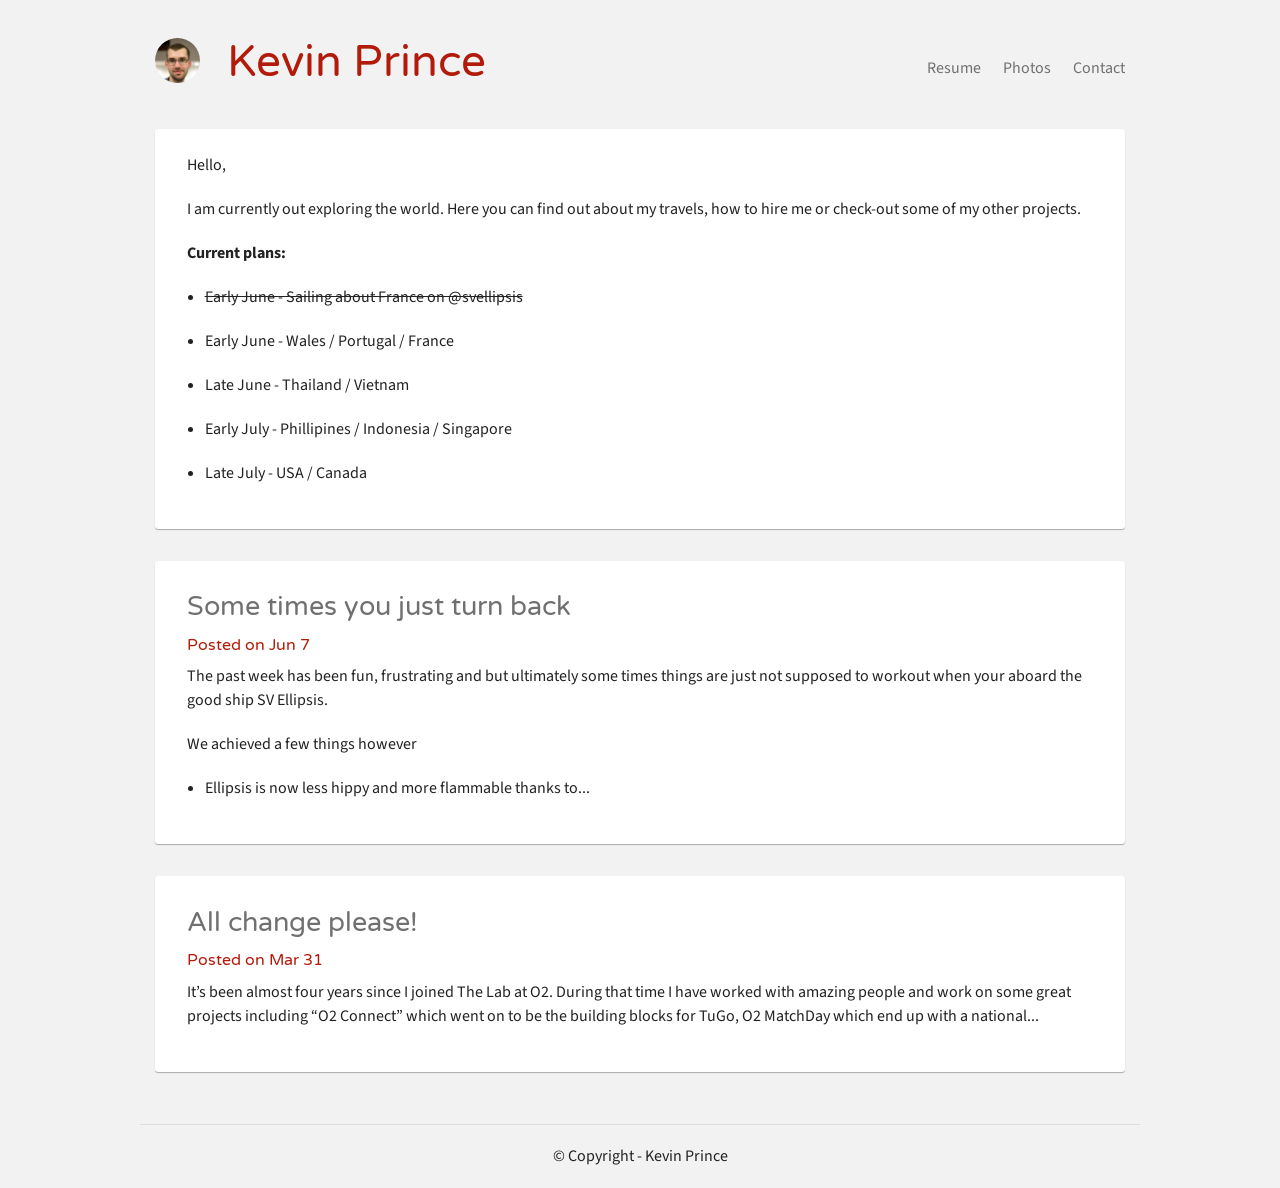
==== index.html @ 6d0631da "Automated commit at 2015-06-16 14:41:30 UTC by middleman-deploy 1.0.0" ====
<!doctype html>
<html class="no-js" lang="en">
  <head>
    <meta charset="utf-8" />
    <meta name="viewport" content="width=device-width, initial-scale=1.0" />
    <title>Kevin Prince</title>
    <link href="http://fonts.googleapis.com/css?family=Varela+Round" rel="stylesheet" type="text/css" />
    <link href="http://fonts.googleapis.com/css?family=Source+Sans+Pro" rel="stylesheet" type="text/css" />
    <link href="stylesheets/app.css" rel="stylesheet" type="text/css" />
  </head>

  <body class="index">
    <header class="page-header">
  <div class="row">
    <div class="small-6 columns">
<a class="page-header__title" href="./">        <img class="page-header__logo" src="images/logo.jpeg" />
        Kevin Prince
</a>    </div>
    <div class="small-6 columns">
      <nav class="page-header__nav">
        <ul class="inline-list right">
          <!-- <li><a href="#">About</a></li> -->
          <li><a href="/resume.html">Resume</a></li>
          <li><a href="/photos.html">Photos</a></li>
          <li><a href="/contact.html">Contact</a></li>
        </ul>
      </nav>
    </div>
  </div>
</header>

    <div class="row post">
  <div class="small-12 columns">
    <div class="card">
      <p>Hello,</p>
      <p>I am currently out exploring the world.
        Here you can find out about my travels, how to hire me or check-out
        some of my other projects.</p>

      <p><strong>Current plans:</strong></p>
      <ul>
        <li><s>Early June - Sailing about France on @svellipsis</s></p>
        <li>Early June - Wales / Portugal / France</p>
        <li>Late June - Thailand / Vietnam</p>
        <li>Early July - Phillipines / Indonesia / Singapore</p>
        <li>Late July - USA / Canada</p>
    </div>
  </div>
</div>

<div class="row post">
  <div class="small-12 columns">
    <div class="card">
      <h3><a href="2015/06/sailing-is/">Some times you just turn back</a></h3>
      <h6>Posted on Jun  7</h6>
      <p>The past week has been fun, frustrating and but ultimately some times things
are just not supposed to workout when your aboard the good ship SV Ellipsis.</p>

<p>We achieved a few things however</p>

<ul>
  <li>Ellipsis is now less hippy and more flammable thanks to...</li>
</ul>
    </div>
    <div class="card">
      <h3><a href="2015/03/all-change-please/">All change please!</a></h3>
      <h6>Posted on Mar 31</h6>
      <p>It’s been almost four years since I joined The Lab at O2. During that time I have worked with amazing people and work on some great projects including “O2 Connect” which went on to be the building blocks for TuGo, O2 MatchDay which end up with a national...</p>
    </div>
  </div>
</div>


    <footer>
  <div class="row text-center">
    <hr>
    <p>&copy; Copyright - Kevin Prince</p>
  </div>
</footer>


    <script src="js/vendor/jquery.min.js" type="text/javascript"></script>
    
  </body>
</html>
---- stylesheets/app.css ----
meta.foundation-version{font-family:"/5.5.2/"}meta.foundation-mq-small{font-family:"/only screen/";width:0}meta.foundation-mq-small-only{font-family:"/only screen and (max-width: 40em)/";width:0}meta.foundation-mq-medium{font-family:"/only screen and (min-width:40.0625em)/";width:40.0625em}meta.foundation-mq-medium-only{font-family:"/only screen and (min-width:40.0625em) and (max-width:64em)/";width:40.0625em}meta.foundation-mq-large{font-family:"/only screen and (min-width:64.0625em)/";width:64.0625em}meta.foundation-mq-large-only{font-family:"/only screen and (min-width:64.0625em) and (max-width:90em)/";width:64.0625em}meta.foundation-mq-xlarge{font-family:"/only screen and (min-width:90.0625em)/";width:90.0625em}meta.foundation-mq-xlarge-only{font-family:"/only screen and (min-width:90.0625em) and (max-width:120em)/";width:90.0625em}meta.foundation-mq-xxlarge{font-family:"/only screen and (min-width:120.0625em)/";width:120.0625em}meta.foundation-data-attribute-namespace{font-family:false}html,body{height:100%}html{box-sizing:border-box}*,*:before,*:after{-webkit-box-sizing:inherit;-moz-box-sizing:inherit;box-sizing:inherit}html,body{font-size:100%}body{background:#F2F2F2;color:#222;cursor:auto;font-family:"Helvetica Neue",Helvetica,Roboto,Arial,sans-serif;font-style:normal;font-weight:normal;line-height:1.5;margin:0;padding:0;position:relative}a:hover{cursor:pointer}img{max-width:100%;height:auto}img{-ms-interpolation-mode:bicubic}#map_canvas img,#map_canvas embed,#map_canvas object,.map_canvas img,.map_canvas embed,.map_canvas object,.mqa-display img,.mqa-display embed,.mqa-display object{max-width:none !important}.left{float:left !important}.right{float:right !important}.clearfix:before,.clearfix:after{content:" ";display:table}.clearfix:after{clear:both}.hide{display:none}.invisible{visibility:hidden}.antialiased{-webkit-font-smoothing:antialiased;-moz-osx-font-smoothing:grayscale}img{display:inline-block;vertical-align:middle}textarea{height:auto;min-height:50px}select{width:100%}.row{margin:0 auto;max-width:62.5rem;width:100%}.row:before,.row:after{content:" ";display:table}.row:after{clear:both}.row.collapse>.column,.row.collapse>.columns{padding-left:0;padding-right:0}.row.collapse .row{margin-left:0;margin-right:0}.row .row{margin:0 -0.9375rem;max-width:none;width:auto}.row .row:before,.row .row:after{content:" ";display:table}.row .row:after{clear:both}.row .row.collapse{margin:0;max-width:none;width:auto}.row .row.collapse:before,.row .row.collapse:after{content:" ";display:table}.row .row.collapse:after{clear:both}.column,.columns{padding-left:0.9375rem;padding-right:0.9375rem;width:100%;float:left}.column+.column:last-child,.columns+.column:last-child,.column+.columns:last-child,.columns+.columns:last-child{float:right}.column+.column.end,.columns+.column.end,.column+.columns.end,.columns+.columns.end{float:left}@media only screen{.small-push-0{position:relative;left:0;right:auto}.small-pull-0{position:relative;right:0;left:auto}.small-push-1{position:relative;left:8.33333%;right:auto}.small-pull-1{position:relative;right:8.33333%;left:auto}.small-push-2{position:relative;left:16.66667%;right:auto}.small-pull-2{position:relative;right:16.66667%;left:auto}.small-push-3{position:relative;left:25%;right:auto}.small-pull-3{position:relative;right:25%;left:auto}.small-push-4{position:relative;left:33.33333%;right:auto}.small-pull-4{position:relative;right:33.33333%;left:auto}.small-push-5{position:relative;left:41.66667%;right:auto}.small-pull-5{position:relative;right:41.66667%;left:auto}.small-push-6{position:relative;left:50%;right:auto}.small-pull-6{position:relative;right:50%;left:auto}.small-push-7{position:relative;left:58.33333%;right:auto}.small-pull-7{position:relative;right:58.33333%;left:auto}.small-push-8{position:relative;left:66.66667%;right:auto}.small-pull-8{position:relative;right:66.66667%;left:auto}.small-push-9{position:relative;left:75%;right:auto}.small-pull-9{position:relative;right:75%;left:auto}.small-push-10{position:relative;left:83.33333%;right:auto}.small-pull-10{position:relative;right:83.33333%;left:auto}.small-push-11{position:relative;left:91.66667%;right:auto}.small-pull-11{position:relative;right:91.66667%;left:auto}.column,.columns{position:relative;padding-left:0.9375rem;padding-right:0.9375rem;float:left}.small-1{width:8.33333%}.small-2{width:16.66667%}.small-3{width:25%}.small-4{width:33.33333%}.small-5{width:41.66667%}.small-6{width:50%}.small-7{width:58.33333%}.small-8{width:66.66667%}.small-9{width:75%}.small-10{width:83.33333%}.small-11{width:91.66667%}.small-12{width:100%}.small-offset-0{margin-left:0 !important}.small-offset-1{margin-left:8.33333% !important}.small-offset-2{margin-left:16.66667% !important}.small-offset-3{margin-left:25% !important}.small-offset-4{margin-left:33.33333% !important}.small-offset-5{margin-left:41.66667% !important}.small-offset-6{margin-left:50% !important}.small-offset-7{margin-left:58.33333% !important}.small-offset-8{margin-left:66.66667% !important}.small-offset-9{margin-left:75% !important}.small-offset-10{margin-left:83.33333% !important}.small-offset-11{margin-left:91.66667% !important}.small-reset-order{float:left;left:auto;margin-left:0;margin-right:0;right:auto}.column.small-centered,.columns.small-centered{margin-left:auto;margin-right:auto;float:none}.column.small-uncentered,.columns.small-uncentered{float:left;margin-left:0;margin-right:0}.column.small-centered:last-child,.columns.small-centered:last-child{float:none}.column.small-uncentered:last-child,.columns.small-uncentered:last-child{float:left}.column.small-uncentered.opposite,.columns.small-uncentered.opposite{float:right}.row.small-collapse>.column,.row.small-collapse>.columns{padding-left:0;padding-right:0}.row.small-collapse .row{margin-left:0;margin-right:0}.row.small-uncollapse>.column,.row.small-uncollapse>.columns{padding-left:0.9375rem;padding-right:0.9375rem;float:left}}@media only screen and (min-width: 40.0625em){.medium-push-0{position:relative;left:0;right:auto}.medium-pull-0{position:relative;right:0;left:auto}.medium-push-1{position:relative;left:8.33333%;right:auto}.medium-pull-1{position:relative;right:8.33333%;left:auto}.medium-push-2{position:relative;left:16.66667%;right:auto}.medium-pull-2{position:relative;right:16.66667%;left:auto}.medium-push-3{position:relative;left:25%;right:auto}.medium-pull-3{position:relative;right:25%;left:auto}.medium-push-4{position:relative;left:33.33333%;right:auto}.medium-pull-4{position:relative;right:33.33333%;left:auto}.medium-push-5{position:relative;left:41.66667%;right:auto}.medium-pull-5{position:relative;right:41.66667%;left:auto}.medium-push-6{position:relative;left:50%;right:auto}.medium-pull-6{position:relative;right:50%;left:auto}.medium-push-7{position:relative;left:58.33333%;right:auto}.medium-pull-7{position:relative;right:58.33333%;left:auto}.medium-push-8{position:relative;left:66.66667%;right:auto}.medium-pull-8{position:relative;right:66.66667%;left:auto}.medium-push-9{position:relative;left:75%;right:auto}.medium-pull-9{position:relative;right:75%;left:auto}.medium-push-10{position:relative;left:83.33333%;right:auto}.medium-pull-10{position:relative;right:83.33333%;left:auto}.medium-push-11{position:relative;left:91.66667%;right:auto}.medium-pull-11{position:relative;right:91.66667%;left:auto}.column,.columns{position:relative;padding-left:0.9375rem;padding-right:0.9375rem;float:left}.medium-1{width:8.33333%}.medium-2{width:16.66667%}.medium-3{width:25%}.medium-4{width:33.33333%}.medium-5{width:41.66667%}.medium-6{width:50%}.medium-7{width:58.33333%}.medium-8{width:66.66667%}.medium-9{width:75%}.medium-10{width:83.33333%}.medium-11{width:91.66667%}.medium-12{width:100%}.medium-offset-0{margin-left:0 !important}.medium-offset-1{margin-left:8.33333% !important}.medium-offset-2{margin-left:16.66667% !important}.medium-offset-3{margin-left:25% !important}.medium-offset-4{margin-left:33.33333% !important}.medium-offset-5{margin-left:41.66667% !important}.medium-offset-6{margin-left:50% !important}.medium-offset-7{margin-left:58.33333% !important}.medium-offset-8{margin-left:66.66667% !important}.medium-offset-9{margin-left:75% !important}.medium-offset-10{margin-left:83.33333% !important}.medium-offset-11{margin-left:91.66667% !important}.medium-reset-order{float:left;left:auto;margin-left:0;margin-right:0;right:auto}.column.medium-centered,.columns.medium-centered{margin-left:auto;margin-right:auto;float:none}.column.medium-uncentered,.columns.medium-uncentered{float:left;margin-left:0;margin-right:0}.column.medium-centered:last-child,.columns.medium-centered:last-child{float:none}.column.medium-uncentered:last-child,.columns.medium-uncentered:last-child{float:left}.column.medium-uncentered.opposite,.columns.medium-uncentered.opposite{float:right}.row.medium-collapse>.column,.row.medium-collapse>.columns{padding-left:0;padding-right:0}.row.medium-collapse .row{margin-left:0;margin-right:0}.row.medium-uncollapse>.column,.row.medium-uncollapse>.columns{padding-left:0.9375rem;padding-right:0.9375rem;float:left}.push-0{position:relative;left:0;right:auto}.pull-0{position:relative;right:0;left:auto}.push-1{position:relative;left:8.33333%;right:auto}.pull-1{position:relative;right:8.33333%;left:auto}.push-2{position:relative;left:16.66667%;right:auto}.pull-2{position:relative;right:16.66667%;left:auto}.push-3{position:relative;left:25%;right:auto}.pull-3{position:relative;right:25%;left:auto}.push-4{position:relative;left:33.33333%;right:auto}.pull-4{position:relative;right:33.33333%;left:auto}.push-5{position:relative;left:41.66667%;right:auto}.pull-5{position:relative;right:41.66667%;left:auto}.push-6{position:relative;left:50%;right:auto}.pull-6{position:relative;right:50%;left:auto}.push-7{position:relative;left:58.33333%;right:auto}.pull-7{position:relative;right:58.33333%;left:auto}.push-8{position:relative;left:66.66667%;right:auto}.pull-8{position:relative;right:66.66667%;left:auto}.push-9{position:relative;left:75%;right:auto}.pull-9{position:relative;right:75%;left:auto}.push-10{position:relative;left:83.33333%;right:auto}.pull-10{position:relative;right:83.33333%;left:auto}.push-11{position:relative;left:91.66667%;right:auto}.pull-11{position:relative;right:91.66667%;left:auto}}@media only screen and (min-width: 64.0625em){.large-push-0{position:relative;left:0;right:auto}.large-pull-0{position:relative;right:0;left:auto}.large-push-1{position:relative;left:8.33333%;right:auto}.large-pull-1{position:relative;right:8.33333%;left:auto}.large-push-2{position:relative;left:16.66667%;right:auto}.large-pull-2{position:relative;right:16.66667%;left:auto}.large-push-3{position:relative;left:25%;right:auto}.large-pull-3{position:relative;right:25%;left:auto}.large-push-4{position:relative;left:33.33333%;right:auto}.large-pull-4{position:relative;right:33.33333%;left:auto}.large-push-5{position:relative;left:41.66667%;right:auto}.large-pull-5{position:relative;right:41.66667%;left:auto}.large-push-6{position:relative;left:50%;right:auto}.large-pull-6{position:relative;right:50%;left:auto}.large-push-7{position:relative;left:58.33333%;right:auto}.large-pull-7{position:relative;right:58.33333%;left:auto}.large-push-8{position:relative;left:66.66667%;right:auto}.large-pull-8{position:relative;right:66.66667%;left:auto}.large-push-9{position:relative;left:75%;right:auto}.large-pull-9{position:relative;right:75%;left:auto}.large-push-10{position:relative;left:83.33333%;right:auto}.large-pull-10{position:relative;right:83.33333%;left:auto}.large-push-11{position:relative;left:91.66667%;right:auto}.large-pull-11{position:relative;right:91.66667%;left:auto}.column,.columns{position:relative;padding-left:0.9375rem;padding-right:0.9375rem;float:left}.large-1{width:8.33333%}.large-2{width:16.66667%}.large-3{width:25%}.large-4{width:33.33333%}.large-5{width:41.66667%}.large-6{width:50%}.large-7{width:58.33333%}.large-8{width:66.66667%}.large-9{width:75%}.large-10{width:83.33333%}.large-11{width:91.66667%}.large-12{width:100%}.large-offset-0{margin-left:0 !important}.large-offset-1{margin-left:8.33333% !important}.large-offset-2{margin-left:16.66667% !important}.large-offset-3{margin-left:25% !important}.large-offset-4{margin-left:33.33333% !important}.large-offset-5{margin-left:41.66667% !important}.large-offset-6{margin-left:50% !important}.large-offset-7{margin-left:58.33333% !important}.large-offset-8{margin-left:66.66667% !important}.large-offset-9{margin-left:75% !important}.large-offset-10{margin-left:83.33333% !important}.large-offset-11{margin-left:91.66667% !important}.large-reset-order{float:left;left:auto;margin-left:0;margin-right:0;right:auto}.column.large-centered,.columns.large-centered{margin-left:auto;margin-right:auto;float:none}.column.large-uncentered,.columns.large-uncentered{float:left;margin-left:0;margin-right:0}.column.large-centered:last-child,.columns.large-centered:last-child{float:none}.column.large-uncentered:last-child,.columns.large-uncentered:last-child{float:left}.column.large-uncentered.opposite,.columns.large-uncentered.opposite{float:right}.row.large-collapse>.column,.row.large-collapse>.columns{padding-left:0;padding-right:0}.row.large-collapse .row{margin-left:0;margin-right:0}.row.large-uncollapse>.column,.row.large-uncollapse>.columns{padding-left:0.9375rem;padding-right:0.9375rem;float:left}.push-0{position:relative;left:0;right:auto}.pull-0{position:relative;right:0;left:auto}.push-1{position:relative;left:8.33333%;right:auto}.pull-1{position:relative;right:8.33333%;left:auto}.push-2{position:relative;left:16.66667%;right:auto}.pull-2{position:relative;right:16.66667%;left:auto}.push-3{position:relative;left:25%;right:auto}.pull-3{position:relative;right:25%;left:auto}.push-4{position:relative;left:33.33333%;right:auto}.pull-4{position:relative;right:33.33333%;left:auto}.push-5{position:relative;left:41.66667%;right:auto}.pull-5{position:relative;right:41.66667%;left:auto}.push-6{position:relative;left:50%;right:auto}.pull-6{position:relative;right:50%;left:auto}.push-7{position:relative;left:58.33333%;right:auto}.pull-7{position:relative;right:58.33333%;left:auto}.push-8{position:relative;left:66.66667%;right:auto}.pull-8{position:relative;right:66.66667%;left:auto}.push-9{position:relative;left:75%;right:auto}.pull-9{position:relative;right:75%;left:auto}.push-10{position:relative;left:83.33333%;right:auto}.pull-10{position:relative;right:83.33333%;left:auto}.push-11{position:relative;left:91.66667%;right:auto}.pull-11{position:relative;right:91.66667%;left:auto}}.accordion{margin-bottom:0}.accordion:before,.accordion:after{content:" ";display:table}.accordion:after{clear:both}.accordion .accordion-navigation,.accordion dd{display:block;margin-bottom:0 !important}.accordion .accordion-navigation.active>a,.accordion dd.active>a{background:#e8e8e8}.accordion .accordion-navigation>a,.accordion dd>a{background:#EFEFEF;color:#222;display:block;font-family:"Helvetica Neue",Helvetica,Roboto,Arial,sans-serif;font-size:1rem;padding:1rem}.accordion .accordion-navigation>a:hover,.accordion dd>a:hover{background:#e3e3e3}.accordion .accordion-navigation>.content,.accordion dd>.content{display:none;padding:0.9375rem}.accordion .accordion-navigation>.content.active,.accordion dd>.content.active{background:#fff;display:block}.alert-box{border-style:solid;border-width:1px;display:block;font-size:0.8125rem;font-weight:normal;margin-bottom:1.25rem;padding:0.875rem 1.5rem 0.875rem 0.875rem;position:relative;transition:opacity 300ms ease-out;background-color:#707070;border-color:#606060;color:#fff}.alert-box .close{right:0.25rem;background:inherit;color:#333;font-size:1.375rem;line-height:.9;margin-top:-0.6875rem;opacity:0.3;padding:0 6px 4px;position:absolute;top:50%}.alert-box .close:hover,.alert-box .close:focus{opacity:0.5}.alert-box.radius{border-radius:3px}.alert-box.round{border-radius:1000px}.alert-box.success{background-color:#43AC6A;border-color:#3a945b;color:#fff}.alert-box.alert{background-color:#f04124;border-color:#de2d0f;color:#fff}.alert-box.secondary{background-color:#e7e7e7;border-color:#c7c7c7;color:#4f4f4f}.alert-box.warning{background-color:#f08a24;border-color:#de770f;color:#fff}.alert-box.info{background-color:#a0d3e8;border-color:#74bfdd;color:#4f4f4f}.alert-box.alert-close{opacity:0}[class*="block-grid-"]{display:block;padding:0;margin:0 -0.625rem}[class*="block-grid-"]:before,[class*="block-grid-"]:after{content:" ";display:table}[class*="block-grid-"]:after{clear:both}[class*="block-grid-"]>li{display:block;float:left;height:auto;padding:0 0.625rem 1.25rem}@media only screen{.small-block-grid-1>li{list-style:none;width:100%}.small-block-grid-1>li:nth-of-type(1n){clear:none}.small-block-grid-1>li:nth-of-type(1n+1){clear:both}.small-block-grid-2>li{list-style:none;width:50%}.small-block-grid-2>li:nth-of-type(1n){clear:none}.small-block-grid-2>li:nth-of-type(2n+1){clear:both}.small-block-grid-3>li{list-style:none;width:33.33333%}.small-block-grid-3>li:nth-of-type(1n){clear:none}.small-block-grid-3>li:nth-of-type(3n+1){clear:both}.small-block-grid-4>li{list-style:none;width:25%}.small-block-grid-4>li:nth-of-type(1n){clear:none}.small-block-grid-4>li:nth-of-type(4n+1){clear:both}.small-block-grid-5>li{list-style:none;width:20%}.small-block-grid-5>li:nth-of-type(1n){clear:none}.small-block-grid-5>li:nth-of-type(5n+1){clear:both}.small-block-grid-6>li{list-style:none;width:16.66667%}.small-block-grid-6>li:nth-of-type(1n){clear:none}.small-block-grid-6>li:nth-of-type(6n+1){clear:both}.small-block-grid-7>li{list-style:none;width:14.28571%}.small-block-grid-7>li:nth-of-type(1n){clear:none}.small-block-grid-7>li:nth-of-type(7n+1){clear:both}.small-block-grid-8>li{list-style:none;width:12.5%}.small-block-grid-8>li:nth-of-type(1n){clear:none}.small-block-grid-8>li:nth-of-type(8n+1){clear:both}.small-block-grid-9>li{list-style:none;width:11.11111%}.small-block-grid-9>li:nth-of-type(1n){clear:none}.small-block-grid-9>li:nth-of-type(9n+1){clear:both}.small-block-grid-10>li{list-style:none;width:10%}.small-block-grid-10>li:nth-of-type(1n){clear:none}.small-block-grid-10>li:nth-of-type(10n+1){clear:both}.small-block-grid-11>li{list-style:none;width:9.09091%}.small-block-grid-11>li:nth-of-type(1n){clear:none}.small-block-grid-11>li:nth-of-type(11n+1){clear:both}.small-block-grid-12>li{list-style:none;width:8.33333%}.small-block-grid-12>li:nth-of-type(1n){clear:none}.small-block-grid-12>li:nth-of-type(12n+1){clear:both}}@media only screen and (min-width: 40.0625em){.medium-block-grid-1>li{list-style:none;width:100%}.medium-block-grid-1>li:nth-of-type(1n){clear:none}.medium-block-grid-1>li:nth-of-type(1n+1){clear:both}.medium-block-grid-2>li{list-style:none;width:50%}.medium-block-grid-2>li:nth-of-type(1n){clear:none}.medium-block-grid-2>li:nth-of-type(2n+1){clear:both}.medium-block-grid-3>li{list-style:none;width:33.33333%}.medium-block-grid-3>li:nth-of-type(1n){clear:none}.medium-block-grid-3>li:nth-of-type(3n+1){clear:both}.medium-block-grid-4>li{list-style:none;width:25%}.medium-block-grid-4>li:nth-of-type(1n){clear:none}.medium-block-grid-4>li:nth-of-type(4n+1){clear:both}.medium-block-grid-5>li{list-style:none;width:20%}.medium-block-grid-5>li:nth-of-type(1n){clear:none}.medium-block-grid-5>li:nth-of-type(5n+1){clear:both}.medium-block-grid-6>li{list-style:none;width:16.66667%}.medium-block-grid-6>li:nth-of-type(1n){clear:none}.medium-block-grid-6>li:nth-of-type(6n+1){clear:both}.medium-block-grid-7>li{list-style:none;width:14.28571%}.medium-block-grid-7>li:nth-of-type(1n){clear:none}.medium-block-grid-7>li:nth-of-type(7n+1){clear:both}.medium-block-grid-8>li{list-style:none;width:12.5%}.medium-block-grid-8>li:nth-of-type(1n){clear:none}.medium-block-grid-8>li:nth-of-type(8n+1){clear:both}.medium-block-grid-9>li{list-style:none;width:11.11111%}.medium-block-grid-9>li:nth-of-type(1n){clear:none}.medium-block-grid-9>li:nth-of-type(9n+1){clear:both}.medium-block-grid-10>li{list-style:none;width:10%}.medium-block-grid-10>li:nth-of-type(1n){clear:none}.medium-block-grid-10>li:nth-of-type(10n+1){clear:both}.medium-block-grid-11>li{list-style:none;width:9.09091%}.medium-block-grid-11>li:nth-of-type(1n){clear:none}.medium-block-grid-11>li:nth-of-type(11n+1){clear:both}.medium-block-grid-12>li{list-style:none;width:8.33333%}.medium-block-grid-12>li:nth-of-type(1n){clear:none}.medium-block-grid-12>li:nth-of-type(12n+1){clear:both}}@media only screen and (min-width: 64.0625em){.large-block-grid-1>li{list-style:none;width:100%}.large-block-grid-1>li:nth-of-type(1n){clear:none}.large-block-grid-1>li:nth-of-type(1n+1){clear:both}.large-block-grid-2>li{list-style:none;width:50%}.large-block-grid-2>li:nth-of-type(1n){clear:none}.large-block-grid-2>li:nth-of-type(2n+1){clear:both}.large-block-grid-3>li{list-style:none;width:33.33333%}.large-block-grid-3>li:nth-of-type(1n){clear:none}.large-block-grid-3>li:nth-of-type(3n+1){clear:both}.large-block-grid-4>li{list-style:none;width:25%}.large-block-grid-4>li:nth-of-type(1n){clear:none}.large-block-grid-4>li:nth-of-type(4n+1){clear:both}.large-block-grid-5>li{list-style:none;width:20%}.large-block-grid-5>li:nth-of-type(1n){clear:none}.large-block-grid-5>li:nth-of-type(5n+1){clear:both}.large-block-grid-6>li{list-style:none;width:16.66667%}.large-block-grid-6>li:nth-of-type(1n){clear:none}.large-block-grid-6>li:nth-of-type(6n+1){clear:both}.large-block-grid-7>li{list-style:none;width:14.28571%}.large-block-grid-7>li:nth-of-type(1n){clear:none}.large-block-grid-7>li:nth-of-type(7n+1){clear:both}.large-block-grid-8>li{list-style:none;width:12.5%}.large-block-grid-8>li:nth-of-type(1n){clear:none}.large-block-grid-8>li:nth-of-type(8n+1){clear:both}.large-block-grid-9>li{list-style:none;width:11.11111%}.large-block-grid-9>li:nth-of-type(1n){clear:none}.large-block-grid-9>li:nth-of-type(9n+1){clear:both}.large-block-grid-10>li{list-style:none;width:10%}.large-block-grid-10>li:nth-of-type(1n){clear:none}.large-block-grid-10>li:nth-of-type(10n+1){clear:both}.large-block-grid-11>li{list-style:none;width:9.09091%}.large-block-grid-11>li:nth-of-type(1n){clear:none}.large-block-grid-11>li:nth-of-type(11n+1){clear:both}.large-block-grid-12>li{list-style:none;width:8.33333%}.large-block-grid-12>li:nth-of-type(1n){clear:none}.large-block-grid-12>li:nth-of-type(12n+1){clear:both}}.breadcrumbs{border-style:solid;border-width:1px;display:block;list-style:none;margin-left:0;overflow:hidden;padding:0.5625rem 0.875rem 0.5625rem;background-color:#f4f4f4;border-color:#dcdcdc;border-radius:3px}.breadcrumbs>*{color:#707070;float:left;font-size:0.6875rem;line-height:0.6875rem;margin:0;text-transform:uppercase}.breadcrumbs>*:hover a,.breadcrumbs>*:focus a{text-decoration:underline}.breadcrumbs>* a{color:#707070}.breadcrumbs>*.current{color:#333;cursor:default}.breadcrumbs>*.current a{color:#333;cursor:default}.breadcrumbs>*.current:hover,.breadcrumbs>*.current:hover a,.breadcrumbs>*.current:focus,.breadcrumbs>*.current:focus a{text-decoration:none}.breadcrumbs>*.unavailable{color:#999}.breadcrumbs>*.unavailable a{color:#999}.breadcrumbs>*.unavailable:hover,.breadcrumbs>*.unavailable:hover a,.breadcrumbs>*.unavailable:focus,.breadcrumbs>*.unavailable a:focus{color:#999;cursor:not-allowed;text-decoration:none}.breadcrumbs>*:before{color:#aaa;content:"/";margin:0 0.75rem;position:relative;top:1px}.breadcrumbs>*:first-child:before{content:" ";margin:0}[aria-label="breadcrumbs"] [aria-hidden="true"]:after{content:"/"}button,.button{-webkit-appearance:none;-moz-appearance:none;border-radius:0;border-style:solid;border-width:0;cursor:pointer;font-family:"Helvetica Neue",Helvetica,Roboto,Arial,sans-serif;font-weight:normal;line-height:normal;margin:0 0 1.25rem;position:relative;text-align:center;text-decoration:none;display:inline-block;padding:1rem 2rem 1.0625rem 2rem;font-size:1rem;background-color:#707070;border-color:#5a5a5a;color:#fff;transition:background-color 300ms ease-out}button:hover,button:focus,.button:hover,.button:focus{background-color:#5a5a5a}button:hover,button:focus,.button:hover,.button:focus{color:#fff}button.secondary,.button.secondary{background-color:#e7e7e7;border-color:#b9b9b9;color:#333}button.secondary:hover,button.secondary:focus,.button.secondary:hover,.button.secondary:focus{background-color:#b9b9b9}button.secondary:hover,button.secondary:focus,.button.secondary:hover,.button.secondary:focus{color:#333}button.success,.button.success{background-color:#43AC6A;border-color:#368a55;color:#fff}button.success:hover,button.success:focus,.button.success:hover,.button.success:focus{background-color:#368a55}button.success:hover,button.success:focus,.button.success:hover,.button.success:focus{color:#fff}button.alert,.button.alert{background-color:#f04124;border-color:#cf2a0e;color:#fff}button.alert:hover,button.alert:focus,.button.alert:hover,.button.alert:focus{background-color:#cf2a0e}button.alert:hover,button.alert:focus,.button.alert:hover,.button.alert:focus{color:#fff}button.warning,.button.warning{background-color:#f08a24;border-color:#cf6e0e;color:#fff}button.warning:hover,button.warning:focus,.button.warning:hover,.button.warning:focus{background-color:#cf6e0e}button.warning:hover,button.warning:focus,.button.warning:hover,.button.warning:focus{color:#fff}button.info,.button.info{background-color:#a0d3e8;border-color:#61b6d9;color:#333}button.info:hover,button.info:focus,.button.info:hover,.button.info:focus{background-color:#61b6d9}button.info:hover,button.info:focus,.button.info:hover,.button.info:focus{color:#fff}button.large,.button.large{padding:1.125rem 2.25rem 1.1875rem 2.25rem;font-size:1.25rem}button.small,.button.small{padding:0.875rem 1.75rem 0.9375rem 1.75rem;font-size:0.8125rem}button.tiny,.button.tiny{padding:0.625rem 1.25rem 0.6875rem 1.25rem;font-size:0.6875rem}button.expand,.button.expand{padding-left:0;padding-right:0;width:100%}button.left-align,.button.left-align{text-align:left;text-indent:0.75rem}button.right-align,.button.right-align{text-align:right;padding-right:0.75rem}button.radius,.button.radius{border-radius:3px}button.round,.button.round{border-radius:1000px}button.disabled,button[disabled],.button.disabled,.button[disabled]{background-color:#707070;border-color:#5a5a5a;color:#fff;box-shadow:none;cursor:default;opacity:0.7}button.disabled:hover,button.disabled:focus,button[disabled]:hover,button[disabled]:focus,.button.disabled:hover,.button.disabled:focus,.button[disabled]:hover,.button[disabled]:focus{background-color:#5a5a5a}button.disabled:hover,button.disabled:focus,button[disabled]:hover,button[disabled]:focus,.button.disabled:hover,.button.disabled:focus,.button[disabled]:hover,.button[disabled]:focus{color:#fff}button.disabled:hover,button.disabled:focus,button[disabled]:hover,button[disabled]:focus,.button.disabled:hover,.button.disabled:focus,.button[disabled]:hover,.button[disabled]:focus{background-color:#707070}button.disabled.secondary,button[disabled].secondary,.button.disabled.secondary,.button[disabled].secondary{background-color:#e7e7e7;border-color:#b9b9b9;color:#333;box-shadow:none;cursor:default;opacity:0.7}button.disabled.secondary:hover,button.disabled.secondary:focus,button[disabled].secondary:hover,button[disabled].secondary:focus,.button.disabled.secondary:hover,.button.disabled.secondary:focus,.button[disabled].secondary:hover,.button[disabled].secondary:focus{background-color:#b9b9b9}button.disabled.secondary:hover,button.disabled.secondary:focus,button[disabled].secondary:hover,button[disabled].secondary:focus,.button.disabled.secondary:hover,.button.disabled.secondary:focus,.button[disabled].secondary:hover,.button[disabled].secondary:focus{color:#333}button.disabled.secondary:hover,button.disabled.secondary:focus,button[disabled].secondary:hover,button[disabled].secondary:focus,.button.disabled.secondary:hover,.button.disabled.secondary:focus,.button[disabled].secondary:hover,.button[disabled].secondary:focus{background-color:#e7e7e7}button.disabled.success,button[disabled].success,.button.disabled.success,.button[disabled].success{background-color:#43AC6A;border-color:#368a55;color:#fff;box-shadow:none;cursor:default;opacity:0.7}button.disabled.success:hover,button.disabled.success:focus,button[disabled].success:hover,button[disabled].success:focus,.button.disabled.success:hover,.button.disabled.success:focus,.button[disabled].success:hover,.button[disabled].success:focus{background-color:#368a55}button.disabled.success:hover,button.disabled.success:focus,button[disabled].success:hover,button[disabled].success:focus,.button.disabled.success:hover,.button.disabled.success:focus,.button[disabled].success:hover,.button[disabled].success:focus{color:#fff}button.disabled.success:hover,button.disabled.success:focus,button[disabled].success:hover,button[disabled].success:focus,.button.disabled.success:hover,.button.disabled.success:focus,.button[disabled].success:hover,.button[disabled].success:focus{background-color:#43AC6A}button.disabled.alert,button[disabled].alert,.button.disabled.alert,.button[disabled].alert{background-color:#f04124;border-color:#cf2a0e;color:#fff;box-shadow:none;cursor:default;opacity:0.7}button.disabled.alert:hover,button.disabled.alert:focus,button[disabled].alert:hover,button[disabled].alert:focus,.button.disabled.alert:hover,.button.disabled.alert:focus,.button[disabled].alert:hover,.button[disabled].alert:focus{background-color:#cf2a0e}button.disabled.alert:hover,button.disabled.alert:focus,button[disabled].alert:hover,button[disabled].alert:focus,.button.disabled.alert:hover,.button.disabled.alert:focus,.button[disabled].alert:hover,.button[disabled].alert:focus{color:#fff}button.disabled.alert:hover,button.disabled.alert:focus,button[disabled].alert:hover,button[disabled].alert:focus,.button.disabled.alert:hover,.button.disabled.alert:focus,.button[disabled].alert:hover,.button[disabled].alert:focus{background-color:#f04124}button.disabled.warning,button[disabled].warning,.button.disabled.warning,.button[disabled].warning{background-color:#f08a24;border-color:#cf6e0e;color:#fff;box-shadow:none;cursor:default;opacity:0.7}button.disabled.warning:hover,button.disabled.warning:focus,button[disabled].warning:hover,button[disabled].warning:focus,.button.disabled.warning:hover,.button.disabled.warning:focus,.button[disabled].warning:hover,.button[disabled].warning:focus{background-color:#cf6e0e}button.disabled.warning:hover,button.disabled.warning:focus,button[disabled].warning:hover,button[disabled].warning:focus,.button.disabled.warning:hover,.button.disabled.warning:focus,.button[disabled].warning:hover,.button[disabled].warning:focus{color:#fff}button.disabled.warning:hover,button.disabled.warning:focus,button[disabled].warning:hover,button[disabled].warning:focus,.button.disabled.warning:hover,.button.disabled.warning:focus,.button[disabled].warning:hover,.button[disabled].warning:focus{background-color:#f08a24}button.disabled.info,button[disabled].info,.button.disabled.info,.button[disabled].info{background-color:#a0d3e8;border-color:#61b6d9;color:#333;box-shadow:none;cursor:default;opacity:0.7}button.disabled.info:hover,button.disabled.info:focus,button[disabled].info:hover,button[disabled].info:focus,.button.disabled.info:hover,.button.disabled.info:focus,.button[disabled].info:hover,.button[disabled].info:focus{background-color:#61b6d9}button.disabled.info:hover,button.disabled.info:focus,button[disabled].info:hover,button[disabled].info:focus,.button.disabled.info:hover,.button.disabled.info:focus,.button[disabled].info:hover,.button[disabled].info:focus{color:#fff}button.disabled.info:hover,button.disabled.info:focus,button[disabled].info:hover,button[disabled].info:focus,.button.disabled.info:hover,.button.disabled.info:focus,.button[disabled].info:hover,.button[disabled].info:focus{background-color:#a0d3e8}button::-moz-focus-inner{border:0;padding:0}@media only screen and (min-width: 40.0625em){button,.button{display:inline-block}}.button-group{list-style:none;margin:0;left:0}.button-group:before,.button-group:after{content:" ";display:table}.button-group:after{clear:both}.button-group.even-2 li{display:inline-block;margin:0 -2px;width:50%}.button-group.even-2 li>button,.button-group.even-2 li .button{border-left:1px solid;border-color:rgba(255,255,255,0.5)}.button-group.even-2 li:first-child button,.button-group.even-2 li:first-child .button{border-left:0}.button-group.even-2 li button,.button-group.even-2 li .button{width:100%}.button-group.even-3 li{display:inline-block;margin:0 -2px;width:33.33333%}.button-group.even-3 li>button,.button-group.even-3 li .button{border-left:1px solid;border-color:rgba(255,255,255,0.5)}.button-group.even-3 li:first-child button,.button-group.even-3 li:first-child .button{border-left:0}.button-group.even-3 li button,.button-group.even-3 li .button{width:100%}.button-group.even-4 li{display:inline-block;margin:0 -2px;width:25%}.button-group.even-4 li>button,.button-group.even-4 li .button{border-left:1px solid;border-color:rgba(255,255,255,0.5)}.button-group.even-4 li:first-child button,.button-group.even-4 li:first-child .button{border-left:0}.button-group.even-4 li button,.button-group.even-4 li .button{width:100%}.button-group.even-5 li{display:inline-block;margin:0 -2px;width:20%}.button-group.even-5 li>button,.button-group.even-5 li .button{border-left:1px solid;border-color:rgba(255,255,255,0.5)}.button-group.even-5 li:first-child button,.button-group.even-5 li:first-child .button{border-left:0}.button-group.even-5 li button,.button-group.even-5 li .button{width:100%}.button-group.even-6 li{display:inline-block;margin:0 -2px;width:16.66667%}.button-group.even-6 li>button,.button-group.even-6 li .button{border-left:1px solid;border-color:rgba(255,255,255,0.5)}.button-group.even-6 li:first-child button,.button-group.even-6 li:first-child .button{border-left:0}.button-group.even-6 li button,.button-group.even-6 li .button{width:100%}.button-group.even-7 li{display:inline-block;margin:0 -2px;width:14.28571%}.button-group.even-7 li>button,.button-group.even-7 li .button{border-left:1px solid;border-color:rgba(255,255,255,0.5)}.button-group.even-7 li:first-child button,.button-group.even-7 li:first-child .button{border-left:0}.button-group.even-7 li button,.button-group.even-7 li .button{width:100%}.button-group.even-8 li{display:inline-block;margin:0 -2px;width:12.5%}.button-group.even-8 li>button,.button-group.even-8 li .button{border-left:1px solid;border-color:rgba(255,255,255,0.5)}.button-group.even-8 li:first-child button,.button-group.even-8 li:first-child .button{border-left:0}.button-group.even-8 li button,.button-group.even-8 li .button{width:100%}.button-group>li{display:inline-block;margin:0 -2px}.button-group>li>button,.button-group>li .button{border-left:1px solid;border-color:rgba(255,255,255,0.5)}.button-group>li:first-child button,.button-group>li:first-child .button{border-left:0}.button-group.stack>li{display:block;margin:0;float:none}.button-group.stack>li>button,.button-group.stack>li .button{border-left:1px solid;border-color:rgba(255,255,255,0.5)}.button-group.stack>li:first-child button,.button-group.stack>li:first-child .button{border-left:0}.button-group.stack>li>button,.button-group.stack>li .button{border-color:rgba(255,255,255,0.5);border-left-width:0;border-top:1px solid;display:block;margin:0}.button-group.stack>li>button{width:100%}.button-group.stack>li:first-child button,.button-group.stack>li:first-child .button{border-top:0}.button-group.stack-for-small>li{display:inline-block;margin:0 -2px}.button-group.stack-for-small>li>button,.button-group.stack-for-small>li .button{border-left:1px solid;border-color:rgba(255,255,255,0.5)}.button-group.stack-for-small>li:first-child button,.button-group.stack-for-small>li:first-child .button{border-left:0}@media only screen and (max-width: 40em){.button-group.stack-for-small>li{display:block;margin:0}.button-group.stack-for-small>li>button,.button-group.stack-for-small>li .button{border-left:1px solid;border-color:rgba(255,255,255,0.5)}.button-group.stack-for-small>li:first-child button,.button-group.stack-for-small>li:first-child .button{border-left:0}.button-group.stack-for-small>li>button,.button-group.stack-for-small>li .button{border-color:rgba(255,255,255,0.5);border-left-width:0;border-top:1px solid;display:block;margin:0}.button-group.stack-for-small>li>button{width:100%}.button-group.stack-for-small>li:first-child button,.button-group.stack-for-small>li:first-child .button{border-top:0}}.button-group.radius>*{display:inline-block;margin:0 -2px}.button-group.radius>*>button,.button-group.radius>* .button{border-left:1px solid;border-color:rgba(255,255,255,0.5)}.button-group.radius>*:first-child button,.button-group.radius>*:first-child .button{border-left:0}.button-group.radius>*,.button-group.radius>*>a,.button-group.radius>*>button,.button-group.radius>*>.button{border-radius:0}.button-group.radius>*:first-child,.button-group.radius>*:first-child>a,.button-group.radius>*:first-child>button,.button-group.radius>*:first-child>.button{-webkit-border-bottom-left-radius:3px;-webkit-border-top-left-radius:3px;border-bottom-left-radius:3px;border-top-left-radius:3px}.button-group.radius>*:last-child,.button-group.radius>*:last-child>a,.button-group.radius>*:last-child>button,.button-group.radius>*:last-child>.button{-webkit-border-bottom-right-radius:3px;-webkit-border-top-right-radius:3px;border-bottom-right-radius:3px;border-top-right-radius:3px}.button-group.radius.stack>*{display:block;margin:0}.button-group.radius.stack>*>button,.button-group.radius.stack>* .button{border-left:1px solid;border-color:rgba(255,255,255,0.5)}.button-group.radius.stack>*:first-child button,.button-group.radius.stack>*:first-child .button{border-left:0}.button-group.radius.stack>*>button,.button-group.radius.stack>* .button{border-color:rgba(255,255,255,0.5);border-left-width:0;border-top:1px solid;display:block;margin:0}.button-group.radius.stack>*>button{width:100%}.button-group.radius.stack>*:first-child button,.button-group.radius.stack>*:first-child .button{border-top:0}.button-group.radius.stack>*,.button-group.radius.stack>*>a,.button-group.radius.stack>*>button,.button-group.radius.stack>*>.button{border-radius:0}.button-group.radius.stack>*:first-child,.button-group.radius.stack>*:first-child>a,.button-group.radius.stack>*:first-child>button,.button-group.radius.stack>*:first-child>.button{-webkit-top-left-radius:3px;-webkit-top-right-radius:3px;border-top-left-radius:3px;border-top-right-radius:3px}.button-group.radius.stack>*:last-child,.button-group.radius.stack>*:last-child>a,.button-group.radius.stack>*:last-child>button,.button-group.radius.stack>*:last-child>.button{-webkit-bottom-left-radius:3px;-webkit-bottom-right-radius:3px;border-bottom-left-radius:3px;border-bottom-right-radius:3px}@media only screen and (min-width: 40.0625em){.button-group.radius.stack-for-small>*{display:inline-block;margin:0 -2px}.button-group.radius.stack-for-small>*>button,.button-group.radius.stack-for-small>* .button{border-left:1px solid;border-color:rgba(255,255,255,0.5)}.button-group.radius.stack-for-small>*:first-child button,.button-group.radius.stack-for-small>*:first-child .button{border-left:0}.button-group.radius.stack-for-small>*,.button-group.radius.stack-for-small>*>a,.button-group.radius.stack-for-small>*>button,.button-group.radius.stack-for-small>*>.button{border-radius:0}.button-group.radius.stack-for-small>*:first-child,.button-group.radius.stack-for-small>*:first-child>a,.button-group.radius.stack-for-small>*:first-child>button,.button-group.radius.stack-for-small>*:first-child>.button{-webkit-border-bottom-left-radius:3px;-webkit-border-top-left-radius:3px;border-bottom-left-radius:3px;border-top-left-radius:3px}.button-group.radius.stack-for-small>*:last-child,.button-group.radius.stack-for-small>*:last-child>a,.button-group.radius.stack-for-small>*:last-child>button,.button-group.radius.stack-for-small>*:last-child>.button{-webkit-border-bottom-right-radius:3px;-webkit-border-top-right-radius:3px;border-bottom-right-radius:3px;border-top-right-radius:3px}}@media only screen and (max-width: 40em){.button-group.radius.stack-for-small>*{display:block;margin:0}.button-group.radius.stack-for-small>*>button,.button-group.radius.stack-for-small>* .button{border-left:1px solid;border-color:rgba(255,255,255,0.5)}.button-group.radius.stack-for-small>*:first-child button,.button-group.radius.stack-for-small>*:first-child .button{border-left:0}.button-group.radius.stack-for-small>*>button,.button-group.radius.stack-for-small>* .button{border-color:rgba(255,255,255,0.5);border-left-width:0;border-top:1px solid;display:block;margin:0}.button-group.radius.stack-for-small>*>button{width:100%}.button-group.radius.stack-for-small>*:first-child button,.button-group.radius.stack-for-small>*:first-child .button{border-top:0}.button-group.radius.stack-for-small>*,.button-group.radius.stack-for-small>*>a,.button-group.radius.stack-for-small>*>button,.button-group.radius.stack-for-small>*>.button{border-radius:0}.button-group.radius.stack-for-small>*:first-child,.button-group.radius.stack-for-small>*:first-child>a,.button-group.radius.stack-for-small>*:first-child>button,.button-group.radius.stack-for-small>*:first-child>.button{-webkit-top-left-radius:3px;-webkit-top-right-radius:3px;border-top-left-radius:3px;border-top-right-radius:3px}.button-group.radius.stack-for-small>*:last-child,.button-group.radius.stack-for-small>*:last-child>a,.button-group.radius.stack-for-small>*:last-child>button,.button-group.radius.stack-for-small>*:last-child>.button{-webkit-bottom-left-radius:3px;-webkit-bottom-right-radius:3px;border-bottom-left-radius:3px;border-bottom-right-radius:3px}}.button-group.round>*{display:inline-block;margin:0 -2px}.button-group.round>*>button,.button-group.round>* .button{border-left:1px solid;border-color:rgba(255,255,255,0.5)}.button-group.round>*:first-child button,.button-group.round>*:first-child .button{border-left:0}.button-group.round>*,.button-group.round>*>a,.button-group.round>*>button,.button-group.round>*>.button{border-radius:0}.button-group.round>*:first-child,.button-group.round>*:first-child>a,.button-group.round>*:first-child>button,.button-group.round>*:first-child>.button{-webkit-border-bottom-left-radius:1000px;-webkit-border-top-left-radius:1000px;border-bottom-left-radius:1000px;border-top-left-radius:1000px}.button-group.round>*:last-child,.button-group.round>*:last-child>a,.button-group.round>*:last-child>button,.button-group.round>*:last-child>.button{-webkit-border-bottom-right-radius:1000px;-webkit-border-top-right-radius:1000px;border-bottom-right-radius:1000px;border-top-right-radius:1000px}.button-group.round.stack>*{display:block;margin:0}.button-group.round.stack>*>button,.button-group.round.stack>* .button{border-left:1px solid;border-color:rgba(255,255,255,0.5)}.button-group.round.stack>*:first-child button,.button-group.round.stack>*:first-child .button{border-left:0}.button-group.round.stack>*>button,.button-group.round.stack>* .button{border-color:rgba(255,255,255,0.5);border-left-width:0;border-top:1px solid;display:block;margin:0}.button-group.round.stack>*>button{width:100%}.button-group.round.stack>*:first-child button,.button-group.round.stack>*:first-child .button{border-top:0}.button-group.round.stack>*,.button-group.round.stack>*>a,.button-group.round.stack>*>button,.button-group.round.stack>*>.button{border-radius:0}.button-group.round.stack>*:first-child,.button-group.round.stack>*:first-child>a,.button-group.round.stack>*:first-child>button,.button-group.round.stack>*:first-child>.button{-webkit-top-left-radius:1rem;-webkit-top-right-radius:1rem;border-top-left-radius:1rem;border-top-right-radius:1rem}.button-group.round.stack>*:last-child,.button-group.round.stack>*:last-child>a,.button-group.round.stack>*:last-child>button,.button-group.round.stack>*:last-child>.button{-webkit-bottom-left-radius:1rem;-webkit-bottom-right-radius:1rem;border-bottom-left-radius:1rem;border-bottom-right-radius:1rem}@media only screen and (min-width: 40.0625em){.button-group.round.stack-for-small>*{display:inline-block;margin:0 -2px}.button-group.round.stack-for-small>*>button,.button-group.round.stack-for-small>* .button{border-left:1px solid;border-color:rgba(255,255,255,0.5)}.button-group.round.stack-for-small>*:first-child button,.button-group.round.stack-for-small>*:first-child .button{border-left:0}.button-group.round.stack-for-small>*,.button-group.round.stack-for-small>*>a,.button-group.round.stack-for-small>*>button,.button-group.round.stack-for-small>*>.button{border-radius:0}.button-group.round.stack-for-small>*:first-child,.button-group.round.stack-for-small>*:first-child>a,.button-group.round.stack-for-small>*:first-child>button,.button-group.round.stack-for-small>*:first-child>.button{-webkit-border-bottom-left-radius:1000px;-webkit-border-top-left-radius:1000px;border-bottom-left-radius:1000px;border-top-left-radius:1000px}.button-group.round.stack-for-small>*:last-child,.button-group.round.stack-for-small>*:last-child>a,.button-group.round.stack-for-small>*:last-child>button,.button-group.round.stack-for-small>*:last-child>.button{-webkit-border-bottom-right-radius:1000px;-webkit-border-top-right-radius:1000px;border-bottom-right-radius:1000px;border-top-right-radius:1000px}}@media only screen and (max-width: 40em){.button-group.round.stack-for-small>*{display:block;margin:0}.button-group.round.stack-for-small>*>button,.button-group.round.stack-for-small>* .button{border-left:1px solid;border-color:rgba(255,255,255,0.5)}.button-group.round.stack-for-small>*:first-child button,.button-group.round.stack-for-small>*:first-child .button{border-left:0}.button-group.round.stack-for-small>*>button,.button-group.round.stack-for-small>* .button{border-color:rgba(255,255,255,0.5);border-left-width:0;border-top:1px solid;display:block;margin:0}.button-group.round.stack-for-small>*>button{width:100%}.button-group.round.stack-for-small>*:first-child button,.button-group.round.stack-for-small>*:first-child .button{border-top:0}.button-group.round.stack-for-small>*,.button-group.round.stack-for-small>*>a,.button-group.round.stack-for-small>*>button,.button-group.round.stack-for-small>*>.button{border-radius:0}.button-group.round.stack-for-small>*:first-child,.button-group.round.stack-for-small>*:first-child>a,.button-group.round.stack-for-small>*:first-child>button,.button-group.round.stack-for-small>*:first-child>.button{-webkit-top-left-radius:1rem;-webkit-top-right-radius:1rem;border-top-left-radius:1rem;border-top-right-radius:1rem}.button-group.round.stack-for-small>*:last-child,.button-group.round.stack-for-small>*:last-child>a,.button-group.round.stack-for-small>*:last-child>button,.button-group.round.stack-for-small>*:last-child>.button{-webkit-bottom-left-radius:1rem;-webkit-bottom-right-radius:1rem;border-bottom-left-radius:1rem;border-bottom-right-radius:1rem}}.button-bar:before,.button-bar:after{content:" ";display:table}.button-bar:after{clear:both}.button-bar .button-group{float:left;margin-right:0.625rem}.button-bar .button-group div{overflow:hidden}.clearing-thumbs,[data-clearing]{list-style:none;margin-left:0;margin-bottom:0}.clearing-thumbs:before,.clearing-thumbs:after,[data-clearing]:before,[data-clearing]:after{content:" ";display:table}.clearing-thumbs:after,[data-clearing]:after{clear:both}.clearing-thumbs li,[data-clearing] li{float:left;margin-right:10px}.clearing-thumbs[class*="block-grid-"] li,[data-clearing][class*="block-grid-"] li{margin-right:0}.clearing-blackout{background:#333;height:100%;position:fixed;top:0;width:100%;z-index:998;left:0}.clearing-blackout .clearing-close{display:block}.clearing-container{height:100%;margin:0;overflow:hidden;position:relative;z-index:998}.clearing-touch-label{color:#aaa;font-size:.6em;left:50%;position:absolute;top:50%}.visible-img{height:95%;position:relative}.visible-img img{position:absolute;left:50%;top:50%;-webkit-transform:translateY(-50%) translateX(-50%);-moz-transform:translateY(-50%) translateX(-50%);-ms-transform:translateY(-50%) translateX(-50%);-o-transform:translateY(-50%) translateX(-50%);transform:translateY(-50%) translateX(-50%);max-height:100%;max-width:100%}.clearing-caption{background:#333;bottom:0;color:#ccc;font-size:0.875em;line-height:1.3;margin-bottom:0;padding:10px 30px 20px;position:absolute;text-align:center;width:100%;left:0}.clearing-close{color:#ccc;display:none;font-size:30px;line-height:1;padding-left:20px;padding-top:10px;z-index:999}.clearing-close:hover,.clearing-close:focus{color:#ccc}.clearing-assembled .clearing-container{height:100%}.clearing-assembled .clearing-container .carousel>ul{display:none}.clearing-feature li{display:none}.clearing-feature li.clearing-featured-img{display:block}@media only screen and (min-width: 40.0625em){.clearing-main-prev,.clearing-main-next{height:100%;position:absolute;top:0;width:40px}.clearing-main-prev>span,.clearing-main-next>span{border:solid 12px;display:block;height:0;position:absolute;top:50%;width:0}.clearing-main-prev>span:hover,.clearing-main-next>span:hover{opacity:.8}.clearing-main-prev{left:0}.clearing-main-prev>span{left:5px;border-color:transparent;border-right-color:#ccc}.clearing-main-next{right:0}.clearing-main-next>span{border-color:transparent;border-left-color:#ccc}.clearing-main-prev.disabled,.clearing-main-next.disabled{opacity:.3}.clearing-assembled .clearing-container .carousel{background:rgba(51,51,51,0.8);height:120px;margin-top:10px;text-align:center}.clearing-assembled .clearing-container .carousel>ul{display:inline-block;z-index:999;height:100%;position:relative;float:none}.clearing-assembled .clearing-container .carousel>ul li{clear:none;cursor:pointer;display:block;float:left;margin-right:0;min-height:inherit;opacity:.4;overflow:hidden;padding:0;position:relative;width:120px}.clearing-assembled .clearing-container .carousel>ul li.fix-height img{height:100%;max-width:none}.clearing-assembled .clearing-container .carousel>ul li a.th{border:none;box-shadow:none;display:block}.clearing-assembled .clearing-container .carousel>ul li img{cursor:pointer !important;width:100% !important}.clearing-assembled .clearing-container .carousel>ul li.visible{opacity:1}.clearing-assembled .clearing-container .carousel>ul li:hover{opacity:.8}.clearing-assembled .clearing-container .visible-img{background:#333;height:85%;overflow:hidden}.clearing-close{padding-left:0;padding-top:0;position:absolute;top:10px;right:20px}}.f-dropdown{display:none;left:-9999px;list-style:none;margin-left:0;position:absolute;background:#fff;border:solid 1px #ccc;font-size:0.875rem;height:auto;max-height:none;width:100%;z-index:89;margin-top:2px;max-width:200px}.f-dropdown.open{display:block}.f-dropdown>*:first-child{margin-top:0}.f-dropdown>*:last-child{margin-bottom:0}.f-dropdown:before{border:inset 6px;content:"";display:block;height:0;width:0;border-color:transparent transparent #fff transparent;border-bottom-style:solid;position:absolute;top:-12px;left:10px;z-index:89}.f-dropdown:after{border:inset 7px;content:"";display:block;height:0;width:0;border-color:transparent transparent #ccc transparent;border-bottom-style:solid;position:absolute;top:-14px;left:9px;z-index:88}.f-dropdown.right:before{left:auto;right:10px}.f-dropdown.right:after{left:auto;right:9px}.f-dropdown.drop-right{display:none;left:-9999px;list-style:none;margin-left:0;position:absolute;background:#fff;border:solid 1px #ccc;font-size:0.875rem;height:auto;max-height:none;width:100%;z-index:89;margin-top:0;margin-left:2px;max-width:200px}.f-dropdown.drop-right.open{display:block}.f-dropdown.drop-right>*:first-child{margin-top:0}.f-dropdown.drop-right>*:last-child{margin-bottom:0}.f-dropdown.drop-right:before{border:inset 6px;content:"";display:block;height:0;width:0;border-color:transparent #fff transparent transparent;border-right-style:solid;position:absolute;top:10px;left:-12px;z-index:89}.f-dropdown.drop-right:after{border:inset 7px;content:"";display:block;height:0;width:0;border-color:transparent #ccc transparent transparent;border-right-style:solid;position:absolute;top:9px;left:-14px;z-index:88}.f-dropdown.drop-left{display:none;left:-9999px;list-style:none;margin-left:0;position:absolute;background:#fff;border:solid 1px #ccc;font-size:0.875rem;height:auto;max-height:none;width:100%;z-index:89;margin-top:0;margin-left:-2px;max-width:200px}.f-dropdown.drop-left.open{display:block}.f-dropdown.drop-left>*:first-child{margin-top:0}.f-dropdown.drop-left>*:last-child{margin-bottom:0}.f-dropdown.drop-left:before{border:inset 6px;content:"";display:block;height:0;width:0;border-color:transparent transparent transparent #fff;border-left-style:solid;position:absolute;top:10px;right:-12px;left:auto;z-index:89}.f-dropdown.drop-left:after{border:inset 7px;content:"";display:block;height:0;width:0;border-color:transparent transparent transparent #ccc;border-left-style:solid;position:absolute;top:9px;right:-14px;left:auto;z-index:88}.f-dropdown.drop-top{display:none;left:-9999px;list-style:none;margin-left:0;position:absolute;background:#fff;border:solid 1px #ccc;font-size:0.875rem;height:auto;max-height:none;width:100%;z-index:89;margin-left:0;margin-top:-2px;max-width:200px}.f-dropdown.drop-top.open{display:block}.f-dropdown.drop-top>*:first-child{margin-top:0}.f-dropdown.drop-top>*:last-child{margin-bottom:0}.f-dropdown.drop-top:before{border:inset 6px;content:"";display:block;height:0;width:0;border-color:#fff transparent transparent transparent;border-top-style:solid;bottom:-12px;position:absolute;top:auto;left:10px;right:auto;z-index:89}.f-dropdown.drop-top:after{border:inset 7px;content:"";display:block;height:0;width:0;border-color:#ccc transparent transparent transparent;border-top-style:solid;bottom:-14px;position:absolute;top:auto;left:9px;right:auto;z-index:88}.f-dropdown li{cursor:pointer;font-size:0.875rem;line-height:1.125rem;margin:0}.f-dropdown li:hover,.f-dropdown li:focus{background:#eee}.f-dropdown li.radius{border-radius:3px}.f-dropdown li a{display:block;padding:0.5rem;color:#555}.f-dropdown.content{display:none;left:-9999px;list-style:none;margin-left:0;position:absolute;background:#fff;border:solid 1px #ccc;font-size:0.875rem;height:auto;max-height:none;padding:1.25rem;width:100%;z-index:89;max-width:200px}.f-dropdown.content.open{display:block}.f-dropdown.content>*:first-child{margin-top:0}.f-dropdown.content>*:last-child{margin-bottom:0}.f-dropdown.tiny{max-width:200px}.f-dropdown.small{max-width:300px}.f-dropdown.medium{max-width:500px}.f-dropdown.large{max-width:800px}.f-dropdown.mega{width:100% !important;max-width:100% !important}.f-dropdown.mega.open{left:0 !important}.dropdown.button,button.dropdown{position:relative;padding-right:3.5625rem}.dropdown.button::after,button.dropdown::after{border-color:#fff transparent transparent transparent;border-style:solid;content:"";display:block;height:0;position:absolute;top:50%;width:0}.dropdown.button::after,button.dropdown::after{border-width:0.375rem;right:1.40625rem;margin-top:-0.15625rem}.dropdown.button::after,button.dropdown::after{border-color:#fff transparent transparent transparent}.dropdown.button.tiny,button.dropdown.tiny{padding-right:2.625rem}.dropdown.button.tiny:after,button.dropdown.tiny:after{border-width:0.375rem;right:1.125rem;margin-top:-0.125rem}.dropdown.button.tiny::after,button.dropdown.tiny::after{border-color:#fff transparent transparent transparent}.dropdown.button.small,button.dropdown.small{padding-right:3.0625rem}.dropdown.button.small::after,button.dropdown.small::after{border-width:0.4375rem;right:1.3125rem;margin-top:-0.15625rem}.dropdown.button.small::after,button.dropdown.small::after{border-color:#fff transparent transparent transparent}.dropdown.button.large,button.dropdown.large{padding-right:3.625rem}.dropdown.button.large::after,button.dropdown.large::after{border-width:0.3125rem;right:1.71875rem;margin-top:-0.15625rem}.dropdown.button.large::after,button.dropdown.large::after{border-color:#fff transparent transparent transparent}.dropdown.button.secondary:after,button.dropdown.secondary:after{border-color:#333 transparent transparent transparent}.flex-video{height:0;margin-bottom:1rem;overflow:hidden;padding-bottom:67.5%;padding-top:1.5625rem;position:relative}.flex-video.widescreen{padding-bottom:56.34%}.flex-video.vimeo{padding-top:0}.flex-video iframe,.flex-video object,.flex-video embed,.flex-video video{height:100%;position:absolute;top:0;width:100%;left:0}form{margin:0 0 1rem}form .row .row{margin:0 -0.5rem}form .row .row .column,form .row .row .columns{padding:0 0.5rem}form .row .row.collapse{margin:0}form .row .row.collapse .column,form .row .row.collapse .columns{padding:0}form .row .row.collapse input{-webkit-border-bottom-right-radius:0;-webkit-border-top-right-radius:0;border-bottom-right-radius:0;border-top-right-radius:0}form .row input.column,form .row input.columns,form .row textarea.column,form .row textarea.columns{padding-left:0.5rem}label{color:#4d4d4d;cursor:pointer;display:block;font-size:0.875rem;font-weight:normal;line-height:1.5;margin-bottom:0}label.right{float:none !important;text-align:right}label.inline{margin:0 0 1rem 0;padding:0.5625rem 0}label small{text-transform:capitalize;color:#676767}.prefix,.postfix{border-style:solid;border-width:1px;display:block;font-size:0.875rem;height:2.3125rem;line-height:2.3125rem;overflow:visible;padding-bottom:0;padding-top:0;position:relative;text-align:center;width:100%;z-index:2}.postfix.button{border-color:true}.prefix.button{border:none;padding-left:0;padding-right:0;padding-bottom:0;padding-top:0;text-align:center}.prefix.button.radius{border-radius:0;-webkit-border-bottom-left-radius:3px;-webkit-border-top-left-radius:3px;border-bottom-left-radius:3px;border-top-left-radius:3px}.postfix.button.radius{border-radius:0;-webkit-border-bottom-right-radius:3px;-webkit-border-top-right-radius:3px;border-bottom-right-radius:3px;border-top-right-radius:3px}.prefix.button.round{border-radius:0;-webkit-border-bottom-left-radius:1000px;-webkit-border-top-left-radius:1000px;border-bottom-left-radius:1000px;border-top-left-radius:1000px}.postfix.button.round{border-radius:0;-webkit-border-bottom-right-radius:1000px;-webkit-border-top-right-radius:1000px;border-bottom-right-radius:1000px;border-top-right-radius:1000px}span.prefix,label.prefix{background:#f2f2f2;border-right:none;color:#333;border-color:#ccc}span.postfix,label.postfix{background:#f2f2f2;color:#333;border-color:#ccc}input[type="text"],input[type="password"],input[type="date"],input[type="datetime"],input[type="datetime-local"],input[type="month"],input[type="week"],input[type="email"],input[type="number"],input[type="search"],input[type="tel"],input[type="time"],input[type="url"],input[type="color"],textarea{-webkit-appearance:none;-moz-appearance:none;border-radius:0;background-color:#fff;border-style:solid;border-width:1px;border-color:#ccc;box-shadow:inset 0 1px 2px rgba(0,0,0,0.1);color:rgba(0,0,0,0.75);display:block;font-family:inherit;font-size:0.875rem;height:2.3125rem;margin:0 0 1rem 0;padding:0.5rem;width:100%;-webkit-box-sizing:border-box;-moz-box-sizing:border-box;box-sizing:border-box;-webkit-transition:border-color 0.15s linear,background 0.15s linear;-moz-transition:border-color 0.15s linear,background 0.15s linear;-ms-transition:border-color 0.15s linear,background 0.15s linear;-o-transition:border-color 0.15s linear,background 0.15s linear;transition:border-color 0.15s linear,background 0.15s linear}input[type="text"]:focus,input[type="password"]:focus,input[type="date"]:focus,input[type="datetime"]:focus,input[type="datetime-local"]:focus,input[type="month"]:focus,input[type="week"]:focus,input[type="email"]:focus,input[type="number"]:focus,input[type="search"]:focus,input[type="tel"]:focus,input[type="time"]:focus,input[type="url"]:focus,input[type="color"]:focus,textarea:focus{background:#fafafa;border-color:#999;outline:none}input[type="text"]:disabled,input[type="password"]:disabled,input[type="date"]:disabled,input[type="datetime"]:disabled,input[type="datetime-local"]:disabled,input[type="month"]:disabled,input[type="week"]:disabled,input[type="email"]:disabled,input[type="number"]:disabled,input[type="search"]:disabled,input[type="tel"]:disabled,input[type="time"]:disabled,input[type="url"]:disabled,input[type="color"]:disabled,textarea:disabled{background-color:#ddd;cursor:default}input[type="text"][disabled],input[type="text"][readonly],fieldset[disabled] input[type="text"],input[type="password"][disabled],input[type="password"][readonly],fieldset[disabled] input[type="password"],input[type="date"][disabled],input[type="date"][readonly],fieldset[disabled] input[type="date"],input[type="datetime"][disabled],input[type="datetime"][readonly],fieldset[disabled] input[type="datetime"],input[type="datetime-local"][disabled],input[type="datetime-local"][readonly],fieldset[disabled] input[type="datetime-local"],input[type="month"][disabled],input[type="month"][readonly],fieldset[disabled] input[type="month"],input[type="week"][disabled],input[type="week"][readonly],fieldset[disabled] input[type="week"],input[type="email"][disabled],input[type="email"][readonly],fieldset[disabled] input[type="email"],input[type="number"][disabled],input[type="number"][readonly],fieldset[disabled] input[type="number"],input[type="search"][disabled],input[type="search"][readonly],fieldset[disabled] input[type="search"],input[type="tel"][disabled],input[type="tel"][readonly],fieldset[disabled] input[type="tel"],input[type="time"][disabled],input[type="time"][readonly],fieldset[disabled] input[type="time"],input[type="url"][disabled],input[type="url"][readonly],fieldset[disabled] input[type="url"],input[type="color"][disabled],input[type="color"][readonly],fieldset[disabled] input[type="color"],textarea[disabled],textarea[readonly],fieldset[disabled] textarea{background-color:#ddd;cursor:default}input[type="text"].radius,input[type="password"].radius,input[type="date"].radius,input[type="datetime"].radius,input[type="datetime-local"].radius,input[type="month"].radius,input[type="week"].radius,input[type="email"].radius,input[type="number"].radius,input[type="search"].radius,input[type="tel"].radius,input[type="time"].radius,input[type="url"].radius,input[type="color"].radius,textarea.radius{border-radius:3px}form .row .prefix-radius.row.collapse input,form .row .prefix-radius.row.collapse textarea,form .row .prefix-radius.row.collapse select,form .row .prefix-radius.row.collapse button{border-radius:0;-webkit-border-bottom-right-radius:3px;-webkit-border-top-right-radius:3px;border-bottom-right-radius:3px;border-top-right-radius:3px}form .row .prefix-radius.row.collapse .prefix{border-radius:0;-webkit-border-bottom-left-radius:3px;-webkit-border-top-left-radius:3px;border-bottom-left-radius:3px;border-top-left-radius:3px}form .row .postfix-radius.row.collapse input,form .row .postfix-radius.row.collapse textarea,form .row .postfix-radius.row.collapse select,form .row .postfix-radius.row.collapse button{border-radius:0;-webkit-border-bottom-left-radius:3px;-webkit-border-top-left-radius:3px;border-bottom-left-radius:3px;border-top-left-radius:3px}form .row .postfix-radius.row.collapse .postfix{border-radius:0;-webkit-border-bottom-right-radius:3px;-webkit-border-top-right-radius:3px;border-bottom-right-radius:3px;border-top-right-radius:3px}form .row .prefix-round.row.collapse input,form .row .prefix-round.row.collapse textarea,form .row .prefix-round.row.collapse select,form .row .prefix-round.row.collapse button{border-radius:0;-webkit-border-bottom-right-radius:1000px;-webkit-border-top-right-radius:1000px;border-bottom-right-radius:1000px;border-top-right-radius:1000px}form .row .prefix-round.row.collapse .prefix{border-radius:0;-webkit-border-bottom-left-radius:1000px;-webkit-border-top-left-radius:1000px;border-bottom-left-radius:1000px;border-top-left-radius:1000px}form .row .postfix-round.row.collapse input,form .row .postfix-round.row.collapse textarea,form .row .postfix-round.row.collapse select,form .row .postfix-round.row.collapse button{border-radius:0;-webkit-border-bottom-left-radius:1000px;-webkit-border-top-left-radius:1000px;border-bottom-left-radius:1000px;border-top-left-radius:1000px}form .row .postfix-round.row.collapse .postfix{border-radius:0;-webkit-border-bottom-right-radius:1000px;-webkit-border-top-right-radius:1000px;border-bottom-right-radius:1000px;border-top-right-radius:1000px}input[type="submit"]{-webkit-appearance:none;-moz-appearance:none;border-radius:0}textarea[rows]{height:auto}textarea{max-width:100%}::-webkit-input-placeholder{color:#ccc}:-moz-placeholder{color:#ccc}::-moz-placeholder{color:#ccc}:-ms-input-placeholder{color:#ccc}select{-webkit-appearance:none !important;-moz-appearance:none !important;background-color:#FAFAFA;border-radius:0;background-image:url([data-uri]);background-position:100% center;background-repeat:no-repeat;border-style:solid;border-width:1px;border-color:#ccc;color:rgba(0,0,0,0.75);font-family:inherit;font-size:0.875rem;line-height:normal;padding:0.5rem;border-radius:0;height:2.3125rem}select::-ms-expand{display:none}select.radius{border-radius:3px}select:hover{background-color:#f3f3f3;border-color:#999}select:disabled{background-color:#ddd;cursor:default}select[multiple]{height:auto}input[type="file"],input[type="checkbox"],input[type="radio"],select{margin:0 0 1rem 0}input[type="checkbox"]+label,input[type="radio"]+label{display:inline-block;margin-left:0.5rem;margin-right:1rem;margin-bottom:0;vertical-align:baseline}input[type="file"]{width:100%}fieldset{border:1px solid #ddd;margin:1.125rem 0;padding:1.25rem}fieldset legend{background:#fff;font-weight:bold;margin-left:-0.1875rem;margin:0;padding:0 0.1875rem}[data-abide] .error small.error,[data-abide] .error span.error,[data-abide] span.error,[data-abide] small.error{display:block;font-size:0.75rem;font-style:italic;font-weight:normal;margin-bottom:1rem;margin-top:-1px;padding:0.375rem 0.5625rem 0.5625rem;background:#f04124;color:#fff}[data-abide] span.error,[data-abide] small.error{display:none}span.error,small.error{display:block;font-size:0.75rem;font-style:italic;font-weight:normal;margin-bottom:1rem;margin-top:-1px;padding:0.375rem 0.5625rem 0.5625rem;background:#f04124;color:#fff}.error input,.error textarea,.error select{margin-bottom:0}.error input[type="checkbox"],.error input[type="radio"]{margin-bottom:1rem}.error label,.error label.error{color:#f04124}.error small.error{display:block;font-size:0.75rem;font-style:italic;font-weight:normal;margin-bottom:1rem;margin-top:-1px;padding:0.375rem 0.5625rem 0.5625rem;background:#f04124;color:#fff}.error>label>small{background:transparent;color:#676767;display:inline;font-size:60%;font-style:normal;margin:0;padding:0;text-transform:capitalize}.error span.error-message{display:block}input.error,textarea.error,select.error{margin-bottom:0}label.error{color:#f04124}.icon-bar{display:inline-block;font-size:0;width:100%;background:#333}.icon-bar>*{display:block;float:left;font-size:1rem;margin:0 auto;padding:1.25rem;text-align:center;width:25%}.icon-bar>* i,.icon-bar>* img{display:block;margin:0 auto}.icon-bar>* i+label,.icon-bar>* img+label{margin-top:.0625rem}.icon-bar>* i{font-size:1.875rem;vertical-align:middle}.icon-bar>* img{height:1.875rem;width:1.875rem}.icon-bar.label-right>* i,.icon-bar.label-right>* img{display:inline-block;margin:0 .0625rem 0 0}.icon-bar.label-right>* i+label,.icon-bar.label-right>* img+label{margin-top:0}.icon-bar.label-right>* label{display:inline-block}.icon-bar.vertical.label-right>*{text-align:left}.icon-bar.vertical,.icon-bar.small-vertical{height:100%;width:auto}.icon-bar.vertical .item,.icon-bar.small-vertical .item{float:none;margin:auto;width:auto}@media only screen and (min-width: 40.0625em){.icon-bar.medium-vertical{height:100%;width:auto}.icon-bar.medium-vertical .item{float:none;margin:auto;width:auto}}@media only screen and (min-width: 64.0625em){.icon-bar.large-vertical{height:100%;width:auto}.icon-bar.large-vertical .item{float:none;margin:auto;width:auto}}.icon-bar>*{font-size:1rem;padding:1.25rem}.icon-bar>* i+label,.icon-bar>* img+label{margin-top:.0625rem;font-size:1rem}.icon-bar>* i{font-size:1.875rem}.icon-bar>* img{height:1.875rem;width:1.875rem}.icon-bar>* label{color:#fff}.icon-bar>* i{color:#fff}.icon-bar>a:hover{background:#707070}.icon-bar>a:hover label{color:#fff}.icon-bar>a:hover i{color:#fff}.icon-bar>a.active{background:#707070}.icon-bar>a.active label{color:#fff}.icon-bar>a.active i{color:#fff}.icon-bar .item.disabled{cursor:not-allowed;opacity:0.7;pointer-events:none}.icon-bar .item.disabled>*{opacity:0.7;cursor:not-allowed}.icon-bar.two-up .item{width:50%}.icon-bar.two-up.vertical .item,.icon-bar.two-up.small-vertical .item{width:auto}@media only screen and (min-width: 40.0625em){.icon-bar.two-up.medium-vertical .item{width:auto}}@media only screen and (min-width: 64.0625em){.icon-bar.two-up.large-vertical .item{width:auto}}.icon-bar.three-up .item{width:33.3333%}.icon-bar.three-up.vertical .item,.icon-bar.three-up.small-vertical .item{width:auto}@media only screen and (min-width: 40.0625em){.icon-bar.three-up.medium-vertical .item{width:auto}}@media only screen and (min-width: 64.0625em){.icon-bar.three-up.large-vertical .item{width:auto}}.icon-bar.four-up .item{width:25%}.icon-bar.four-up.vertical .item,.icon-bar.four-up.small-vertical .item{width:auto}@media only screen and (min-width: 40.0625em){.icon-bar.four-up.medium-vertical .item{width:auto}}@media only screen and (min-width: 64.0625em){.icon-bar.four-up.large-vertical .item{width:auto}}.icon-bar.five-up .item{width:20%}.icon-bar.five-up.vertical .item,.icon-bar.five-up.small-vertical .item{width:auto}@media only screen and (min-width: 40.0625em){.icon-bar.five-up.medium-vertical .item{width:auto}}@media only screen and (min-width: 64.0625em){.icon-bar.five-up.large-vertical .item{width:auto}}.icon-bar.six-up .item{width:16.66667%}.icon-bar.six-up.vertical .item,.icon-bar.six-up.small-vertical .item{width:auto}@media only screen and (min-width: 40.0625em){.icon-bar.six-up.medium-vertical .item{width:auto}}@media only screen and (min-width: 64.0625em){.icon-bar.six-up.large-vertical .item{width:auto}}.icon-bar.seven-up .item{width:14.28571%}.icon-bar.seven-up.vertical .item,.icon-bar.seven-up.small-vertical .item{width:auto}@media only screen and (min-width: 40.0625em){.icon-bar.seven-up.medium-vertical .item{width:auto}}@media only screen and (min-width: 64.0625em){.icon-bar.seven-up.large-vertical .item{width:auto}}.icon-bar.eight-up .item{width:12.5%}.icon-bar.eight-up.vertical .item,.icon-bar.eight-up.small-vertical .item{width:auto}@media only screen and (min-width: 40.0625em){.icon-bar.eight-up.medium-vertical .item{width:auto}}@media only screen and (min-width: 64.0625em){.icon-bar.eight-up.large-vertical .item{width:auto}}.icon-bar.two-up .item{width:50%}.icon-bar.two-up.vertical .item,.icon-bar.two-up.small-vertical .item{width:auto}@media only screen and (min-width: 40.0625em){.icon-bar.two-up.medium-vertical .item{width:auto}}@media only screen and (min-width: 64.0625em){.icon-bar.two-up.large-vertical .item{width:auto}}.icon-bar.three-up .item{width:33.3333%}.icon-bar.three-up.vertical .item,.icon-bar.three-up.small-vertical .item{width:auto}@media only screen and (min-width: 40.0625em){.icon-bar.three-up.medium-vertical .item{width:auto}}@media only screen and (min-width: 64.0625em){.icon-bar.three-up.large-vertical .item{width:auto}}.icon-bar.four-up .item{width:25%}.icon-bar.four-up.vertical .item,.icon-bar.four-up.small-vertical .item{width:auto}@media only screen and (min-width: 40.0625em){.icon-bar.four-up.medium-vertical .item{width:auto}}@media only screen and (min-width: 64.0625em){.icon-bar.four-up.large-vertical .item{width:auto}}.icon-bar.five-up .item{width:20%}.icon-bar.five-up.vertical .item,.icon-bar.five-up.small-vertical .item{width:auto}@media only screen and (min-width: 40.0625em){.icon-bar.five-up.medium-vertical .item{width:auto}}@media only screen and (min-width: 64.0625em){.icon-bar.five-up.large-vertical .item{width:auto}}.icon-bar.six-up .item{width:16.66667%}.icon-bar.six-up.vertical .item,.icon-bar.six-up.small-vertical .item{width:auto}@media only screen and (min-width: 40.0625em){.icon-bar.six-up.medium-vertical .item{width:auto}}@media only screen and (min-width: 64.0625em){.icon-bar.six-up.large-vertical .item{width:auto}}.icon-bar.seven-up .item{width:14.28571%}.icon-bar.seven-up.vertical .item,.icon-bar.seven-up.small-vertical .item{width:auto}@media only screen and (min-width: 40.0625em){.icon-bar.seven-up.medium-vertical .item{width:auto}}@media only screen and (min-width: 64.0625em){.icon-bar.seven-up.large-vertical .item{width:auto}}.icon-bar.eight-up .item{width:12.5%}.icon-bar.eight-up.vertical .item,.icon-bar.eight-up.small-vertical .item{width:auto}@media only screen and (min-width: 40.0625em){.icon-bar.eight-up.medium-vertical .item{width:auto}}@media only screen and (min-width: 64.0625em){.icon-bar.eight-up.large-vertical .item{width:auto}}.inline-list{list-style:none;margin-left:-1.375rem;margin-right:0;margin:0 auto 1.0625rem auto;overflow:hidden;padding:0}.inline-list>li{display:block;float:left;list-style:none;margin-left:1.375rem}.inline-list>li>*{display:block}.joyride-list{display:none}.joyride-tip-guide{background:#333;color:#fff;display:none;font-family:inherit;font-weight:normal;position:absolute;top:0;width:95%;z-index:101;left:2.5%}.lt-ie9 .joyride-tip-guide{margin-left:-400px;max-width:800px;left:50%}.joyride-content-wrapper{padding:1.125rem 1.25rem 1.5rem;width:100%}.joyride-content-wrapper .button{margin-bottom:0 !important}.joyride-content-wrapper .joyride-prev-tip{margin-right:10px}.joyride-tip-guide .joyride-nub{border:10px solid #333;display:block;height:0;position:absolute;width:0;left:22px}.joyride-tip-guide .joyride-nub.top{border-color:#333;border-top-color:transparent !important;border-top-style:solid;border-left-color:transparent !important;border-right-color:transparent !important;top:-20px}.joyride-tip-guide .joyride-nub.bottom{border-color:#333 !important;border-bottom-color:transparent !important;border-bottom-style:solid;border-left-color:transparent !important;border-right-color:transparent !important;bottom:-20px}.joyride-tip-guide .joyride-nub.right{right:-20px}.joyride-tip-guide .joyride-nub.left{left:-20px}.joyride-tip-guide h1,.joyride-tip-guide .page-header__title,.joyride-tip-guide h2,.joyride-tip-guide h3,.joyride-tip-guide h4,.joyride-tip-guide h5,.joyride-tip-guide h6{color:#fff;font-weight:bold;line-height:1.25;margin:0}.joyride-tip-guide p{font-size:0.875rem;line-height:1.3;margin:0 0 1.125rem 0}.joyride-timer-indicator-wrap{border:solid 1px #555;bottom:1rem;height:3px;position:absolute;width:50px;right:1.0625rem}.joyride-timer-indicator{background:#666;display:block;height:inherit;width:0}.joyride-close-tip{color:#777 !important;font-size:24px;font-weight:normal;line-height:.5 !important;position:absolute;text-decoration:none;top:10px;right:12px}.joyride-close-tip:hover,.joyride-close-tip:focus{color:#eee !important}.joyride-modal-bg{background:rgba(0,0,0,0.5);cursor:pointer;display:none;height:100%;position:fixed;top:0;width:100%;z-index:100;left:0}.joyride-expose-wrapper{background-color:#fff;border-radius:3px;box-shadow:0 0 15px #fff;position:absolute;z-index:102}.joyride-expose-cover{background:transparent;border-radius:3px;left:0;position:absolute;top:0;z-index:9999}@media only screen and (min-width: 40.0625em){.joyride-tip-guide{width:300px;left:inherit}.joyride-tip-guide .joyride-nub.bottom{border-color:#333 !important;border-bottom-color:transparent !important;border-left-color:transparent !important;border-right-color:transparent !important;bottom:-20px}.joyride-tip-guide .joyride-nub.right{border-color:#333 !important;border-right-color:transparent !important;border-bottom-color:transparent !important;border-top-color:transparent !important;left:auto;right:-20px;top:22px}.joyride-tip-guide .joyride-nub.left{border-color:#333 !important;border-bottom-color:transparent !important;border-left-color:transparent !important;border-top-color:transparent !important;left:-20px;right:auto;top:22px}}.keystroke,kbd{background-color:#ededed;border-color:#ddd;color:#222;border-style:solid;border-width:1px;font-family:"Consolas","Menlo","Courier",monospace;font-size:inherit;margin:0;padding:0.125rem 0.25rem 0;border-radius:3px}.label{display:inline-block;font-family:"Helvetica Neue",Helvetica,Roboto,Arial,sans-serif;font-weight:normal;line-height:1;margin-bottom:auto;position:relative;text-align:center;text-decoration:none;white-space:nowrap;padding:0.25rem 0.5rem 0.25rem;font-size:0.6875rem;background-color:#707070;color:#fff}.label.radius{border-radius:3px}.label.round{border-radius:1000px}.label.alert{background-color:#f04124;color:#fff}.label.warning{background-color:#f08a24;color:#fff}.label.success{background-color:#43AC6A;color:#fff}.label.secondary{background-color:#e7e7e7;color:#333}.label.info{background-color:#a0d3e8;color:#333}[data-magellan-expedition],[data-magellan-expedition-clone]{background:#fff;min-width:100%;padding:10px;z-index:50}[data-magellan-expedition] .sub-nav,[data-magellan-expedition-clone] .sub-nav{margin-bottom:0}[data-magellan-expedition] .sub-nav dd,[data-magellan-expedition-clone] .sub-nav dd{margin-bottom:0}[data-magellan-expedition] .sub-nav a,[data-magellan-expedition-clone] .sub-nav a{line-height:1.8em}@-webkit-keyframes rotate{from{-webkit-transform:rotate(0deg);transform:rotate(0deg)}to{-webkit-transform:rotate(360deg);transform:rotate(360deg)}}@keyframes rotate{from{-webkit-transform:rotate(0deg);-moz-transform:rotate(0deg);-ms-transform:rotate(0deg);transform:rotate(0deg)}to{-webkit-transform:rotate(360deg);-moz-transform:rotate(360deg);-ms-transform:rotate(360deg);transform:rotate(360deg)}}.slideshow-wrapper{position:relative}.slideshow-wrapper ul{list-style-type:none;margin:0}.slideshow-wrapper ul li,.slideshow-wrapper ul li .orbit-caption{display:none}.slideshow-wrapper ul li:first-child{display:block}.slideshow-wrapper .orbit-container{background-color:transparent}.slideshow-wrapper .orbit-container li{display:block}.slideshow-wrapper .orbit-container li .orbit-caption{display:block}.slideshow-wrapper .orbit-container .orbit-bullets li{display:inline-block}.slideshow-wrapper .preloader{border-radius:1000px;animation-duration:1.5s;animation-iteration-count:infinite;animation-name:rotate;animation-timing-function:linear;border-color:#555 #fff;border:solid 3px;display:block;height:40px;left:50%;margin-left:-20px;margin-top:-20px;position:absolute;top:50%;width:40px}.orbit-container{background:none;overflow:hidden;position:relative;width:100%}.orbit-container .orbit-slides-container{list-style:none;margin:0;padding:0;position:relative;-webkit-transform:translateZ(0);-moz-transform:translateZ(0);-ms-transform:translateZ(0);-o-transform:translateZ(0);transform:translateZ(0)}.orbit-container .orbit-slides-container img{display:block;max-width:100%}.orbit-container .orbit-slides-container>*{position:absolute;top:0;width:100%;margin-left:100%}.orbit-container .orbit-slides-container>*:first-child{margin-left:0}.orbit-container .orbit-slides-container>* .orbit-caption{bottom:0;position:absolute;background-color:rgba(51,51,51,0.8);color:#fff;font-size:0.875rem;padding:0.625rem 0.875rem;width:100%}.orbit-container .orbit-slide-number{left:10px;background:transparent;color:#fff;font-size:12px;position:absolute;top:10px;z-index:10}.orbit-container .orbit-slide-number span{font-weight:700;padding:0.3125rem}.orbit-container .orbit-timer{position:absolute;top:12px;right:10px;height:6px;width:100px;z-index:10}.orbit-container .orbit-timer .orbit-progress{height:3px;background-color:rgba(255,255,255,0.3);display:block;width:0;position:relative;right:20px;top:5px}.orbit-container .orbit-timer>span{border:solid 4px #fff;border-bottom:none;border-top:none;display:none;height:14px;position:absolute;top:0;width:11px;right:0}.orbit-container .orbit-timer.paused>span{top:0;width:11px;height:14px;border:inset 8px;border-left-style:solid;border-color:transparent;border-left-color:#fff;right:-4px}.orbit-container .orbit-timer.paused>span.dark{border-left-color:#333}.orbit-container:hover .orbit-timer>span{display:block}.orbit-container .orbit-prev,.orbit-container .orbit-next{background-color:transparent;color:white;height:60px;line-height:50px;margin-top:-25px;position:absolute;text-indent:-9999px !important;top:45%;width:36px;z-index:10}.orbit-container .orbit-prev:hover,.orbit-container .orbit-next:hover{background-color:rgba(0,0,0,0.3)}.orbit-container .orbit-prev>span,.orbit-container .orbit-next>span{border:inset 10px;display:block;height:0;margin-top:-10px;position:absolute;top:50%;width:0}.orbit-container .orbit-prev{left:0}.orbit-container .orbit-prev>span{border-right-style:solid;border-color:transparent;border-right-color:#fff}.orbit-container .orbit-prev:hover>span{border-right-color:#fff}.orbit-container .orbit-next{right:0}.orbit-container .orbit-next>span{border-color:transparent;border-left-style:solid;border-left-color:#fff;left:50%;margin-left:-4px}.orbit-container .orbit-next:hover>span{border-left-color:#fff}.orbit-bullets-container{text-align:center}.orbit-bullets{display:block;float:none;margin:0 auto 30px auto;overflow:hidden;position:relative;text-align:center;top:10px}.orbit-bullets li{background:#ccc;cursor:pointer;display:inline-block;float:none;height:0.5625rem;margin-right:6px;width:0.5625rem;border-radius:1000px}.orbit-bullets li.active{background:#999}.orbit-bullets li:last-child{margin-right:0}.touch .orbit-container .orbit-prev,.touch .orbit-container .orbit-next{display:none}.touch .orbit-bullets{display:none}@media only screen and (min-width: 40.0625em){.touch .orbit-container .orbit-prev,.touch .orbit-container .orbit-next{display:inherit}.touch .orbit-bullets{display:block}}@media only screen and (max-width: 40em){.orbit-stack-on-small .orbit-slides-container{height:auto !important}.orbit-stack-on-small .orbit-slides-container>*{margin:0  !important;opacity:1 !important;position:relative}.orbit-stack-on-small .orbit-slide-number{display:none}.orbit-timer{display:none}.orbit-next,.orbit-prev{display:none}.orbit-bullets{display:none}}ul.pagination{display:block;margin-left:-0.3125rem;min-height:1.5rem}ul.pagination li{color:#222;font-size:0.875rem;height:1.5rem;margin-left:0.3125rem}ul.pagination li a,ul.pagination li button{border-radius:3px;transition:background-color 300ms ease-out;background:none;color:#999;display:block;font-size:1em;font-weight:normal;line-height:inherit;padding:0.0625rem 0.625rem 0.0625rem}ul.pagination li:hover a,ul.pagination li a:focus,ul.pagination li:hover button,ul.pagination li button:focus{background:#e6e6e6}ul.pagination li.unavailable a,ul.pagination li.unavailable button{cursor:default;color:#999}ul.pagination li.unavailable:hover a,ul.pagination li.unavailable a:focus,ul.pagination li.unavailable:hover button,ul.pagination li.unavailable button:focus{background:transparent}ul.pagination li.current a,ul.pagination li.current button{background:#707070;color:#fff;cursor:default;font-weight:bold}ul.pagination li.current a:hover,ul.pagination li.current a:focus,ul.pagination li.current button:hover,ul.pagination li.current button:focus{background:#707070}ul.pagination li{display:block;float:left}.pagination-centered{text-align:center}.pagination-centered ul.pagination li{display:inline-block;float:none}.panel{border-style:solid;border-width:1px;border-color:#d8d8d8;margin-bottom:1.25rem;padding:1.25rem;background:#f2f2f2;color:#333}.panel>:first-child{margin-top:0}.panel>:last-child{margin-bottom:0}.panel h1,.panel .page-header__title,.panel h2,.panel h3,.panel h4,.panel h5,.panel h6,.panel p,.panel li,.panel dl{color:#333}.panel h1,.panel .page-header__title,.panel h2,.panel h3,.panel h4,.panel h5,.panel h6{line-height:1;margin-bottom:0.625rem}.panel h1.subheader,.panel .subheader.page-header__title,.panel h2.subheader,.panel h3.subheader,.panel h4.subheader,.panel h5.subheader,.panel h6.subheader{line-height:1.4}.panel.callout{border-style:solid;border-width:1px;border-color:#d8d8d8;margin-bottom:1.25rem;padding:1.25rem;background:#f6f6f6;color:#333}.panel.callout>:first-child{margin-top:0}.panel.callout>:last-child{margin-bottom:0}.panel.callout h1,.panel.callout .page-header__title,.panel.callout h2,.panel.callout h3,.panel.callout h4,.panel.callout h5,.panel.callout h6,.panel.callout p,.panel.callout li,.panel.callout dl{color:#333}.panel.callout h1,.panel.callout .page-header__title,.panel.callout h2,.panel.callout h3,.panel.callout h4,.panel.callout h5,.panel.callout h6{line-height:1;margin-bottom:0.625rem}.panel.callout h1.subheader,.panel.callout .subheader.page-header__title,.panel.callout h2.subheader,.panel.callout h3.subheader,.panel.callout h4.subheader,.panel.callout h5.subheader,.panel.callout h6.subheader{line-height:1.4}.panel.callout a:not(.button){color:#707070}.panel.callout a:not(.button):hover,.panel.callout a:not(.button):focus{color:#606060}.panel.radius{border-radius:3px}.pricing-table{border:solid 1px #ddd;margin-left:0;margin-bottom:1.25rem}.pricing-table *{list-style:none;line-height:1}.pricing-table .title{background-color:#333;color:#eee;font-family:"Helvetica Neue",Helvetica,Roboto,Arial,sans-serif;font-size:1rem;font-weight:normal;padding:0.9375rem 1.25rem;text-align:center}.pricing-table .price{background-color:#F6F6F6;color:#333;font-family:"Helvetica Neue",Helvetica,Roboto,Arial,sans-serif;font-size:2rem;font-weight:normal;padding:0.9375rem 1.25rem;text-align:center}.pricing-table .description{background-color:#fff;border-bottom:dotted 1px #ddd;color:#777;font-size:0.75rem;font-weight:normal;line-height:1.4;padding:0.9375rem;text-align:center}.pricing-table .bullet-item{background-color:#fff;border-bottom:dotted 1px #ddd;color:#333;font-size:0.875rem;font-weight:normal;padding:0.9375rem;text-align:center}.pricing-table .cta-button{background-color:#fff;padding:1.25rem 1.25rem 0;text-align:center}.progress{background-color:#F6F6F6;border:1px solid #fff;height:1.5625rem;margin-bottom:0.625rem;padding:0.125rem}.progress .meter{background:#707070;display:block;height:100%}.progress.secondary .meter{background:#e7e7e7;display:block;height:100%}.progress.success .meter{background:#43AC6A;display:block;height:100%}.progress.alert .meter{background:#f04124;display:block;height:100%}.progress.radius{border-radius:3px}.progress.radius .meter{border-radius:2px}.progress.round{border-radius:1000px}.progress.round .meter{border-radius:999px}.range-slider{border:1px solid #ddd;margin:1.25rem 0;position:relative;-ms-touch-action:none;touch-action:none;display:block;height:1rem;width:100%;background:#FAFAFA}.range-slider.vertical-range{border:1px solid #ddd;margin:1.25rem 0;position:relative;-ms-touch-action:none;touch-action:none;display:inline-block;height:12.5rem;width:1rem}.range-slider.vertical-range .range-slider-handle{bottom:-10.5rem;margin-left:-0.5rem;margin-top:0;position:absolute}.range-slider.vertical-range .range-slider-active-segment{border-bottom-left-radius:inherit;border-bottom-right-radius:inherit;border-top-left-radius:initial;bottom:0;height:auto;width:0.875rem}.range-slider.radius{background:#FAFAFA;border-radius:3px}.range-slider.radius .range-slider-handle{background:#707070;border-radius:3px}.range-slider.radius .range-slider-handle:hover{background:#636363}.range-slider.round{background:#FAFAFA;border-radius:1000px}.range-slider.round .range-slider-handle{background:#707070;border-radius:1000px}.range-slider.round .range-slider-handle:hover{background:#636363}.range-slider.disabled,.range-slider[disabled]{background:#FAFAFA;cursor:not-allowed;opacity:0.7}.range-slider.disabled .range-slider-handle,.range-slider[disabled] .range-slider-handle{background:#707070;cursor:default;opacity:0.7}.range-slider.disabled .range-slider-handle:hover,.range-slider[disabled] .range-slider-handle:hover{background:#636363}.range-slider-active-segment{background:#e5e5e5;border-bottom-left-radius:inherit;border-top-left-radius:inherit;display:inline-block;height:0.875rem;position:absolute}.range-slider-handle{border:1px solid none;cursor:pointer;display:inline-block;height:1.375rem;position:absolute;top:-0.3125rem;width:2rem;z-index:1;-ms-touch-action:manipulation;touch-action:manipulation;background:#707070}.range-slider-handle:hover{background:#636363}.reveal-modal-bg{background:#000;background:rgba(0,0,0,0.45);bottom:0;display:none;left:0;position:fixed;right:0;top:0;z-index:1004;left:0}.reveal-modal{border-radius:3px;display:none;position:absolute;top:0;visibility:hidden;width:100%;z-index:1005;left:0;background-color:#fff;padding:1.875rem;border:solid 1px #666;box-shadow:0 0 10px rgba(0,0,0,0.4)}@media only screen and (max-width: 40em){.reveal-modal{min-height:100vh}}.reveal-modal .column,.reveal-modal .columns{min-width:0}.reveal-modal>:first-child{margin-top:0}.reveal-modal>:last-child{margin-bottom:0}@media only screen and (min-width: 40.0625em){.reveal-modal{left:0;margin:0 auto;max-width:62.5rem;right:0;width:80%}}@media only screen and (min-width: 40.0625em){.reveal-modal{top:6.25rem}}.reveal-modal.radius{border-radius:3px}.reveal-modal.round{border-radius:1000px}.reveal-modal.collapse{padding:0}@media only screen and (min-width: 40.0625em){.reveal-modal.tiny{left:0;margin:0 auto;max-width:62.5rem;right:0;width:30%}}@media only screen and (min-width: 40.0625em){.reveal-modal.small{left:0;margin:0 auto;max-width:62.5rem;right:0;width:40%}}@media only screen and (min-width: 40.0625em){.reveal-modal.medium{left:0;margin:0 auto;max-width:62.5rem;right:0;width:60%}}@media only screen and (min-width: 40.0625em){.reveal-modal.large{left:0;margin:0 auto;max-width:62.5rem;right:0;width:70%}}@media only screen and (min-width: 40.0625em){.reveal-modal.xlarge{left:0;margin:0 auto;max-width:62.5rem;right:0;width:95%}}.reveal-modal.full{height:100vh;height:100%;left:0;margin-left:0 !important;max-width:none !important;min-height:100vh;top:0}@media only screen and (min-width: 40.0625em){.reveal-modal.full{left:0;margin:0 auto;max-width:62.5rem;right:0;width:100%}}.reveal-modal.toback{z-index:1003}.reveal-modal .close-reveal-modal{color:#aaa;cursor:pointer;font-size:2.5rem;font-weight:bold;line-height:1;position:absolute;top:0.625rem;right:1.375rem}.side-nav{display:block;font-family:"Helvetica Neue",Helvetica,Roboto,Arial,sans-serif;list-style-position:outside;list-style-type:none;margin:0;padding:0.875rem 0}.side-nav li{font-size:0.875rem;font-weight:normal;margin:0 0 0.4375rem 0}.side-nav li a:not(.button){color:#707070;display:block;margin:0;padding:0.4375rem 0.875rem}.side-nav li a:not(.button):hover,.side-nav li a:not(.button):focus{background:rgba(0,0,0,0.025);color:#9b9b9b}.side-nav li a:not(.button):active{color:#9b9b9b}.side-nav li.active>a:first-child:not(.button){color:#9b9b9b;font-family:"Helvetica Neue",Helvetica,Roboto,Arial,sans-serif;font-weight:normal}.side-nav li.divider{border-top:1px solid;height:0;list-style:none;padding:0;border-top-color:#e6e6e6}.side-nav li.heading{color:#707070;font-size:0.875rem;font-weight:bold;text-transform:uppercase}.split.button{position:relative;padding-right:5.0625rem}.split.button span{display:block;height:100%;position:absolute;right:0;top:0;border-left:solid 1px}.split.button span:after{position:absolute;content:"";width:0;height:0;display:block;border-style:inset;top:50%;left:50%}.split.button span:active{background-color:rgba(0,0,0,0.1)}.split.button span{border-left-color:rgba(255,255,255,0.5)}.split.button span{width:3.09375rem}.split.button span:after{border-top-style:solid;border-width:0.375rem;margin-left:-0.375rem;top:48%}.split.button span:after{border-color:#fff transparent transparent transparent}.split.button.secondary span{border-left-color:rgba(255,255,255,0.5)}.split.button.secondary span:after{border-color:#fff transparent transparent transparent}.split.button.alert span{border-left-color:rgba(255,255,255,0.5)}.split.button.success span{border-left-color:rgba(255,255,255,0.5)}.split.button.tiny{padding-right:3.75rem}.split.button.tiny span{width:2.25rem}.split.button.tiny span:after{border-top-style:solid;border-width:0.375rem;margin-left:-0.375rem;top:48%}.split.button.small{padding-right:4.375rem}.split.button.small span{width:2.625rem}.split.button.small span:after{border-top-style:solid;border-width:0.4375rem;margin-left:-0.375rem;top:48%}.split.button.large{padding-right:5.5rem}.split.button.large span{width:3.4375rem}.split.button.large span:after{border-top-style:solid;border-width:0.3125rem;margin-left:-0.375rem;top:48%}.split.button.expand{padding-left:2rem}.split.button.secondary span:after{border-color:#333 transparent transparent transparent}.split.button.radius span{-webkit-border-bottom-right-radius:3px;-webkit-border-top-right-radius:3px;border-bottom-right-radius:3px;border-top-right-radius:3px}.split.button.round span{-webkit-border-bottom-right-radius:1000px;-webkit-border-top-right-radius:1000px;border-bottom-right-radius:1000px;border-top-right-radius:1000px}.split.button.no-pip span:before{border-style:none}.split.button.no-pip span:after{border-style:none}.split.button.no-pip span>i{display:block;left:50%;margin-left:-0.28889em;margin-top:-0.48889em;position:absolute;top:50%}.sub-nav{display:block;margin:-0.25rem 0 1.125rem;overflow:hidden;padding-top:0.25rem;width:auto}.sub-nav dt{text-transform:uppercase}.sub-nav dt,.sub-nav dd,.sub-nav li{color:#999;float:left;font-family:"Helvetica Neue",Helvetica,Roboto,Arial,sans-serif;font-size:0.875rem;font-weight:normal;margin-left:1rem;margin-bottom:0}.sub-nav dt a,.sub-nav dd a,.sub-nav li a{color:#999;padding:0.1875rem 1rem;text-decoration:none}.sub-nav dt a:hover,.sub-nav dd a:hover,.sub-nav li a:hover{color:#737373}.sub-nav dt.active a,.sub-nav dd.active a,.sub-nav li.active a{border-radius:3px;background:#707070;color:#fff;cursor:default;font-weight:normal;padding:0.1875rem 1rem}.sub-nav dt.active a:hover,.sub-nav dd.active a:hover,.sub-nav li.active a:hover{background:#606060}.switch{border:none;margin-bottom:1.5rem;outline:0;padding:0;position:relative;-webkit-user-select:none;-moz-user-select:none;-ms-user-select:none;user-select:none}.switch label{background:#ddd;color:transparent;cursor:pointer;display:block;margin-bottom:1rem;position:relative;text-indent:100%;width:4rem;height:2rem;transition:left 0.15s ease-out}.switch input{left:10px;opacity:0;padding:0;position:absolute;top:9px}.switch input+label{margin-left:0;margin-right:0}.switch label:after{background:#fff;content:"";display:block;height:1.5rem;left:.25rem;position:absolute;top:.25rem;width:1.5rem;-webkit-transition:left 0.15s ease-out;-moz-transition:left 0.15s ease-out;-o-transition:translate3d(0, 0, 0);transition:left 0.15s ease-out;-webkit-transform:translate3d(0, 0, 0);-moz-transform:translate3d(0, 0, 0);-ms-transform:translate3d(0, 0, 0);-o-transform:translate3d(0, 0, 0);transform:translate3d(0, 0, 0)}.switch input:checked+label{background:#707070}.switch input:checked+label:after{left:2.25rem}.switch label{height:2rem;width:4rem}.switch label:after{height:1.5rem;width:1.5rem}.switch input:checked+label:after{left:2.25rem}.switch label{color:transparent;background:#ddd}.switch label:after{background:#fff}.switch input:checked+label{background:#707070}.switch.large label{height:2.5rem;width:5rem}.switch.large label:after{height:2rem;width:2rem}.switch.large input:checked+label:after{left:2.75rem}.switch.small label{height:1.75rem;width:3.5rem}.switch.small label:after{height:1.25rem;width:1.25rem}.switch.small input:checked+label:after{left:2rem}.switch.tiny label{height:1.5rem;width:3rem}.switch.tiny label:after{height:1rem;width:1rem}.switch.tiny input:checked+label:after{left:1.75rem}.switch.radius label{border-radius:4px}.switch.radius label:after{border-radius:3px}.switch.round{border-radius:1000px}.switch.round label{border-radius:2rem}.switch.round label:after{border-radius:2rem}table{background:#fff;border:solid 1px #ddd;margin-bottom:1.25rem;table-layout:auto}table caption{background:transparent;color:#222;font-size:1rem;font-weight:bold}table thead{background:#F5F5F5}table thead tr th,table thead tr td{color:#222;font-size:0.875rem;font-weight:bold;padding:0.5rem 0.625rem 0.625rem}table tfoot{background:#F5F5F5}table tfoot tr th,table tfoot tr td{color:#222;font-size:0.875rem;font-weight:bold;padding:0.5rem 0.625rem 0.625rem}table tr th,table tr td{color:#222;font-size:0.875rem;padding:0.5625rem 0.625rem;text-align:left}table tr.even,table tr.alt,table tr:nth-of-type(even){background:#F9F9F9}table thead tr th,table tfoot tr th,table tfoot tr td,table tbody tr th,table tbody tr td,table tr td{display:table-cell;line-height:1.125rem}.tabs{margin-bottom:0 !important;margin-left:0}.tabs:before,.tabs:after{content:" ";display:table}.tabs:after{clear:both}.tabs dd,.tabs .tab-title{float:left;list-style:none;margin-bottom:0 !important;position:relative}.tabs dd>a,.tabs .tab-title>a{display:block;background-color:#EFEFEF;color:#222;font-family:"Helvetica Neue",Helvetica,Roboto,Arial,sans-serif;font-size:1rem;padding:1rem 2rem}.tabs dd>a:hover,.tabs .tab-title>a:hover{background-color:#e1e1e1}.tabs dd.active a,.tabs .tab-title.active a{background-color:#fff;color:#222}.tabs.radius dd:first-child a,.tabs.radius .tab:first-child a{-webkit-border-bottom-left-radius:3px;-webkit-border-top-left-radius:3px;border-bottom-left-radius:3px;border-top-left-radius:3px}.tabs.radius dd:last-child a,.tabs.radius .tab:last-child a{-webkit-border-bottom-right-radius:3px;-webkit-border-top-right-radius:3px;border-bottom-right-radius:3px;border-top-right-radius:3px}.tabs.vertical dd,.tabs.vertical .tab-title{position:inherit;float:none;display:block;top:auto}.tabs-content{margin-bottom:1.5rem;width:100%}.tabs-content:before,.tabs-content:after{content:" ";display:table}.tabs-content:after{clear:both}.tabs-content>.content{display:none;float:left;padding:0.9375rem 0;width:100%}.tabs-content>.content.active{display:block;float:none}.tabs-content>.content.contained{padding:0.9375rem}.tabs-content.vertical{display:block}.tabs-content.vertical>.content{padding:0 0.9375rem}@media only screen and (min-width: 40.0625em){.tabs.vertical{float:left;margin:0;margin-bottom:1.25rem !important;max-width:20%;width:20%}.tabs-content.vertical{float:left;margin-left:-1px;max-width:80%;padding-left:1rem;width:80%}}.no-js .tabs-content>.content{display:block;float:none}.th{border:solid 4px #fff;box-shadow:0 0 0 1px rgba(0,0,0,0.2);display:inline-block;line-height:0;max-width:100%;transition:all 200ms ease-out}.th:hover,.th:focus{box-shadow:0 0 6px 1px rgba(112,112,112,0.5)}.th.radius{border-radius:3px}.has-tip{border-bottom:dotted 1px #ccc;color:#333;cursor:help;font-weight:bold}.has-tip:hover,.has-tip:focus{border-bottom:dotted 1px #323232;color:#707070}.has-tip.tip-left,.has-tip.tip-right{float:none !important}.tooltip{background:#333;color:#fff;display:none;font-size:0.875rem;font-weight:normal;line-height:1.3;max-width:300px;padding:0.75rem;position:absolute;width:100%;z-index:1006;left:50%}.tooltip>.nub{border-color:transparent transparent #333 transparent;border:solid 5px;display:block;height:0;pointer-events:none;position:absolute;top:-10px;width:0;left:5px}.tooltip>.nub.rtl{left:auto;right:5px}.tooltip.radius{border-radius:3px}.tooltip.round{border-radius:1000px}.tooltip.round>.nub{left:2rem}.tooltip.opened{border-bottom:dotted 1px #323232 !important;color:#707070 !important}.tap-to-close{color:#777;display:block;font-size:0.625rem;font-weight:normal}@media only screen and (min-width: 40.0625em){.tooltip>.nub{border-color:transparent transparent #333 transparent;top:-10px}.tooltip.tip-top>.nub{border-color:#333 transparent transparent transparent;bottom:-10px;top:auto}.tooltip.tip-left,.tooltip.tip-right{float:none !important}.tooltip.tip-left>.nub{border-color:transparent transparent transparent #333;left:auto;margin-top:-5px;right:-10px;top:50%}.tooltip.tip-right>.nub{border-color:transparent #333 transparent transparent;left:-10px;margin-top:-5px;right:auto;top:50%}}meta.foundation-mq-topbar{font-family:"/only screen and (min-width:40.0625em)/";width:40.0625em}.contain-to-grid{width:100%;background:#333}.contain-to-grid .top-bar{margin-bottom:0}.fixed{position:fixed;top:0;width:100%;z-index:99;left:0}.fixed.expanded:not(.top-bar){height:auto;max-height:100%;overflow-y:auto;width:100%}.fixed.expanded:not(.top-bar) .title-area{position:fixed;width:100%;z-index:99}.fixed.expanded:not(.top-bar) .top-bar-section{margin-top:2.8125rem;z-index:98}.top-bar{background:#333;height:2.8125rem;line-height:2.8125rem;margin-bottom:0;overflow:hidden;position:relative}.top-bar ul{list-style:none;margin-bottom:0}.top-bar .row{max-width:none}.top-bar form,.top-bar input,.top-bar select{margin-bottom:0}.top-bar input,.top-bar select{font-size:0.75rem;height:1.75rem;padding-bottom:.35rem;padding-top:.35rem}.top-bar .button,.top-bar button{font-size:0.75rem;margin-bottom:0;padding-bottom:0.4125rem;padding-top:0.4125rem}@media only screen and (max-width: 40em){.top-bar .button,.top-bar button{position:relative;top:-1px}}.top-bar .title-area{margin:0;position:relative}.top-bar .name{font-size:16px;height:2.8125rem;margin:0}.top-bar .name h1,.top-bar .name .page-header__title,.top-bar .name h2,.top-bar .name h3,.top-bar .name h4,.top-bar .name p,.top-bar .name span{font-size:1.0625rem;line-height:2.8125rem;margin:0}.top-bar .name h1 a,.top-bar .name .page-header__title a,.top-bar .name h2 a,.top-bar .name h3 a,.top-bar .name h4 a,.top-bar .name p a,.top-bar .name span a{color:#fff;display:block;font-weight:normal;padding:0 0.9375rem;width:75%}.top-bar .toggle-topbar{position:absolute;right:0;top:0}.top-bar .toggle-topbar a{color:#fff;display:block;font-size:0.8125rem;font-weight:bold;height:2.8125rem;line-height:2.8125rem;padding:0 0.9375rem;position:relative;text-transform:uppercase}.top-bar .toggle-topbar.menu-icon{margin-top:-16px;top:50%}.top-bar .toggle-topbar.menu-icon a{color:#fff;height:34px;line-height:33px;padding:0 2.5rem 0 0.9375rem;position:relative}.top-bar .toggle-topbar.menu-icon a span::after{content:"";display:block;height:0;position:absolute;margin-top:-8px;top:50%;right:0.9375rem;box-shadow:0 0 0 1px #fff,0 7px 0 1px #fff,0 14px 0 1px #fff;width:16px}.top-bar .toggle-topbar.menu-icon a span:hover:after{box-shadow:0 0 0 1px "",0 7px 0 1px "",0 14px 0 1px ""}.top-bar.expanded{background:transparent;height:auto}.top-bar.expanded .title-area{background:#333}.top-bar.expanded .toggle-topbar a{color:#888}.top-bar.expanded .toggle-topbar a span::after{box-shadow:0 0 0 1px #888,0 7px 0 1px #888,0 14px 0 1px #888}@media screen and (-webkit-min-device-pixel-ratio: 0){.top-bar.expanded .top-bar-section .has-dropdown.moved>.dropdown,.top-bar.expanded .top-bar-section .dropdown{clip:initial}.top-bar.expanded .top-bar-section .has-dropdown:not(.moved)>ul{padding:0}}.top-bar-section{left:0;position:relative;width:auto;transition:left 300ms ease-out}.top-bar-section ul{display:block;font-size:16px;height:auto;margin:0;padding:0;width:100%}.top-bar-section .divider,.top-bar-section [role="separator"]{border-top:solid 1px #1a1a1a;clear:both;height:1px;width:100%}.top-bar-section ul li{background:#333}.top-bar-section ul li>a{color:#fff;display:block;font-family:"Helvetica Neue",Helvetica,Roboto,Arial,sans-serif;font-size:0.8125rem;font-weight:normal;padding-left:0.9375rem;padding:12px 0 12px 0.9375rem;text-transform:none;width:100%}.top-bar-section ul li>a.button{font-size:0.8125rem;padding-left:0.9375rem;padding-right:0.9375rem;background-color:#707070;border-color:#5a5a5a;color:#fff}.top-bar-section ul li>a.button:hover,.top-bar-section ul li>a.button:focus{background-color:#5a5a5a}.top-bar-section ul li>a.button:hover,.top-bar-section ul li>a.button:focus{color:#fff}.top-bar-section ul li>a.button.secondary{background-color:#e7e7e7;border-color:#b9b9b9;color:#333}.top-bar-section ul li>a.button.secondary:hover,.top-bar-section ul li>a.button.secondary:focus{background-color:#b9b9b9}.top-bar-section ul li>a.button.secondary:hover,.top-bar-section ul li>a.button.secondary:focus{color:#333}.top-bar-section ul li>a.button.success{background-color:#43AC6A;border-color:#368a55;color:#fff}.top-bar-section ul li>a.button.success:hover,.top-bar-section ul li>a.button.success:focus{background-color:#368a55}.top-bar-section ul li>a.button.success:hover,.top-bar-section ul li>a.button.success:focus{color:#fff}.top-bar-section ul li>a.button.alert{background-color:#f04124;border-color:#cf2a0e;color:#fff}.top-bar-section ul li>a.button.alert:hover,.top-bar-section ul li>a.button.alert:focus{background-color:#cf2a0e}.top-bar-section ul li>a.button.alert:hover,.top-bar-section ul li>a.button.alert:focus{color:#fff}.top-bar-section ul li>a.button.warning{background-color:#f08a24;border-color:#cf6e0e;color:#fff}.top-bar-section ul li>a.button.warning:hover,.top-bar-section ul li>a.button.warning:focus{background-color:#cf6e0e}.top-bar-section ul li>a.button.warning:hover,.top-bar-section ul li>a.button.warning:focus{color:#fff}.top-bar-section ul li>a.button.info{background-color:#a0d3e8;border-color:#61b6d9;color:#333}.top-bar-section ul li>a.button.info:hover,.top-bar-section ul li>a.button.info:focus{background-color:#61b6d9}.top-bar-section ul li>a.button.info:hover,.top-bar-section ul li>a.button.info:focus{color:#fff}.top-bar-section ul li>button{font-size:0.8125rem;padding-left:0.9375rem;padding-right:0.9375rem;background-color:#707070;border-color:#5a5a5a;color:#fff}.top-bar-section ul li>button:hover,.top-bar-section ul li>button:focus{background-color:#5a5a5a}.top-bar-section ul li>button:hover,.top-bar-section ul li>button:focus{color:#fff}.top-bar-section ul li>button.secondary{background-color:#e7e7e7;border-color:#b9b9b9;color:#333}.top-bar-section ul li>button.secondary:hover,.top-bar-section ul li>button.secondary:focus{background-color:#b9b9b9}.top-bar-section ul li>button.secondary:hover,.top-bar-section ul li>button.secondary:focus{color:#333}.top-bar-section ul li>button.success{background-color:#43AC6A;border-color:#368a55;color:#fff}.top-bar-section ul li>button.success:hover,.top-bar-section ul li>button.success:focus{background-color:#368a55}.top-bar-section ul li>button.success:hover,.top-bar-section ul li>button.success:focus{color:#fff}.top-bar-section ul li>button.alert{background-color:#f04124;border-color:#cf2a0e;color:#fff}.top-bar-section ul li>button.alert:hover,.top-bar-section ul li>button.alert:focus{background-color:#cf2a0e}.top-bar-section ul li>button.alert:hover,.top-bar-section ul li>button.alert:focus{color:#fff}.top-bar-section ul li>button.warning{background-color:#f08a24;border-color:#cf6e0e;color:#fff}.top-bar-section ul li>button.warning:hover,.top-bar-section ul li>button.warning:focus{background-color:#cf6e0e}.top-bar-section ul li>button.warning:hover,.top-bar-section ul li>button.warning:focus{color:#fff}.top-bar-section ul li>button.info{background-color:#a0d3e8;border-color:#61b6d9;color:#333}.top-bar-section ul li>button.info:hover,.top-bar-section ul li>button.info:focus{background-color:#61b6d9}.top-bar-section ul li>button.info:hover,.top-bar-section ul li>button.info:focus{color:#fff}.top-bar-section ul li:hover:not(.has-form)>a{background-color:#555;color:#fff;background:#222}.top-bar-section ul li.active>a{background:#707070;color:#fff}.top-bar-section ul li.active>a:hover{background:#606060;color:#fff}.top-bar-section .has-form{padding:0.9375rem}.top-bar-section .has-dropdown{position:relative}.top-bar-section .has-dropdown>a:after{border:inset 5px;content:"";display:block;height:0;width:0;border-color:transparent transparent transparent rgba(255,255,255,0.4);border-left-style:solid;margin-right:0.9375rem;margin-top:-4.5px;position:absolute;top:50%;right:0}.top-bar-section .has-dropdown.moved{position:static}.top-bar-section .has-dropdown.moved>.dropdown{position:static !important;height:auto;width:auto;overflow:visible;clip:auto;display:block;position:absolute !important;width:100%}.top-bar-section .has-dropdown.moved>a:after{display:none}.top-bar-section .dropdown{clip:rect(1px, 1px, 1px, 1px);height:1px;overflow:hidden;position:absolute !important;width:1px;display:block;padding:0;position:absolute;top:0;z-index:99;left:100%}.top-bar-section .dropdown li{height:auto;width:100%}.top-bar-section .dropdown li a{font-weight:normal;padding:8px 0.9375rem}.top-bar-section .dropdown li a.parent-link{font-weight:normal}.top-bar-section .dropdown li.title h5,.top-bar-section .dropdown li.parent-link{margin-bottom:0;margin-top:0;font-size:1.125rem}.top-bar-section .dropdown li.title h5 a,.top-bar-section .dropdown li.parent-link a{color:#fff;display:block}.top-bar-section .dropdown li.title h5 a:hover,.top-bar-section .dropdown li.parent-link a:hover{background:none}.top-bar-section .dropdown li.has-form{padding:8px 0.9375rem}.top-bar-section .dropdown li .button,.top-bar-section .dropdown li button{top:auto}.top-bar-section .dropdown label{color:#777;font-size:0.625rem;font-weight:bold;margin-bottom:0;padding:8px 0.9375rem 2px;text-transform:uppercase}.js-generated{display:block}@media only screen and (min-width: 40.0625em){.top-bar{background:#333;overflow:visible}.top-bar:before,.top-bar:after{content:" ";display:table}.top-bar:after{clear:both}.top-bar .toggle-topbar{display:none}.top-bar .title-area{float:left}.top-bar .name h1 a,.top-bar .name .page-header__title a,.top-bar .name h2 a,.top-bar .name h3 a,.top-bar .name h4 a,.top-bar .name h5 a,.top-bar .name h6 a{width:auto}.top-bar input,.top-bar select,.top-bar .button,.top-bar button{font-size:0.875rem;height:1.75rem;position:relative;top:0.53125rem}.top-bar.expanded{background:#333}.contain-to-grid .top-bar{margin-bottom:0;margin:0 auto;max-width:62.5rem}.top-bar-section{transition:none 0 0;left:0 !important}.top-bar-section ul{display:inline;height:auto !important;width:auto}.top-bar-section ul li{float:left}.top-bar-section ul li .js-generated{display:none}.top-bar-section li.hover>a:not(.button){background-color:#555;background:#222;color:#fff}.top-bar-section li:not(.has-form) a:not(.button){background:#333;line-height:2.8125rem;padding:0 0.9375rem}.top-bar-section li:not(.has-form) a:not(.button):hover{background-color:#555;background:#222}.top-bar-section li.active:not(.has-form) a:not(.button){background:#707070;color:#fff;line-height:2.8125rem;padding:0 0.9375rem}.top-bar-section li.active:not(.has-form) a:not(.button):hover{background:#606060;color:#fff}.top-bar-section .has-dropdown>a{padding-right:2.1875rem !important}.top-bar-section .has-dropdown>a:after{border:inset 5px;content:"";display:block;height:0;width:0;border-color:rgba(255,255,255,0.4) transparent transparent transparent;border-top-style:solid;margin-top:-2.5px;top:1.40625rem}.top-bar-section .has-dropdown.moved{position:relative}.top-bar-section .has-dropdown.moved>.dropdown{clip:rect(1px, 1px, 1px, 1px);height:1px;overflow:hidden;position:absolute !important;width:1px;display:block}.top-bar-section .has-dropdown.hover>.dropdown,.top-bar-section .has-dropdown.not-click:hover>.dropdown{position:static !important;height:auto;width:auto;overflow:visible;clip:auto;display:block;position:absolute !important}.top-bar-section .has-dropdown>a:focus+.dropdown{position:static !important;height:auto;width:auto;overflow:visible;clip:auto;display:block;position:absolute !important}.top-bar-section .has-dropdown .dropdown li.has-dropdown>a:after{border:none;content:"\00bb";top:0.1875rem;right:5px}.top-bar-section .dropdown{left:0;background:transparent;min-width:100%;top:auto}.top-bar-section .dropdown li a{background:#333;color:#fff;line-height:2.8125rem;padding:12px 0.9375rem;white-space:nowrap}.top-bar-section .dropdown li:not(.has-form):not(.active)>a:not(.button){background:#333;color:#fff}.top-bar-section .dropdown li:not(.has-form):not(.active):hover>a:not(.button){background-color:#555;color:#fff;background:#222}.top-bar-section .dropdown li label{background:#333;white-space:nowrap}.top-bar-section .dropdown li .dropdown{left:100%;top:0}.top-bar-section>ul>.divider,.top-bar-section>ul>[role="separator"]{border-right:solid 1px #4e4e4e;border-bottom:none;border-top:none;clear:none;height:2.8125rem;width:0}.top-bar-section .has-form{background:#333;height:2.8125rem;padding:0 0.9375rem}.top-bar-section .right li .dropdown{left:auto;right:0}.top-bar-section .right li .dropdown li .dropdown{right:100%}.top-bar-section .left li .dropdown{right:auto;left:0}.top-bar-section .left li .dropdown li .dropdown{left:100%}.no-js .top-bar-section ul li:hover>a{background-color:#555;background:#222;color:#fff}.no-js .top-bar-section ul li:active>a{background:#707070;color:#fff}.no-js .top-bar-section .has-dropdown:hover>.dropdown{position:static !important;height:auto;width:auto;overflow:visible;clip:auto;display:block;position:absolute !important}.no-js .top-bar-section .has-dropdown>a:focus+.dropdown{position:static !important;height:auto;width:auto;overflow:visible;clip:auto;display:block;position:absolute !important}}.text-left{text-align:left !important}.text-right{text-align:right !important}.text-center{text-align:center !important}.text-justify{text-align:justify !important}@media only screen and (max-width: 40em){.small-only-text-left{text-align:left !important}.small-only-text-right{text-align:right !important}.small-only-text-center{text-align:center !important}.small-only-text-justify{text-align:justify !important}}@media only screen{.small-text-left{text-align:left !important}.small-text-right{text-align:right !important}.small-text-center{text-align:center !important}.small-text-justify{text-align:justify !important}}@media only screen and (min-width: 40.0625em) and (max-width: 64em){.medium-only-text-left{text-align:left !important}.medium-only-text-right{text-align:right !important}.medium-only-text-center{text-align:center !important}.medium-only-text-justify{text-align:justify !important}}@media only screen and (min-width: 40.0625em){.medium-text-left{text-align:left !important}.medium-text-right{text-align:right !important}.medium-text-center{text-align:center !important}.medium-text-justify{text-align:justify !important}}@media only screen and (min-width: 64.0625em) and (max-width: 90em){.large-only-text-left{text-align:left !important}.large-only-text-right{text-align:right !important}.large-only-text-center{text-align:center !important}.large-only-text-justify{text-align:justify !important}}@media only screen and (min-width: 64.0625em){.large-text-left{text-align:left !important}.large-text-right{text-align:right !important}.large-text-center{text-align:center !important}.large-text-justify{text-align:justify !important}}@media only screen and (min-width: 90.0625em) and (max-width: 120em){.xlarge-only-text-left{text-align:left !important}.xlarge-only-text-right{text-align:right !important}.xlarge-only-text-center{text-align:center !important}.xlarge-only-text-justify{text-align:justify !important}}@media only screen and (min-width: 90.0625em){.xlarge-text-left{text-align:left !important}.xlarge-text-right{text-align:right !important}.xlarge-text-center{text-align:center !important}.xlarge-text-justify{text-align:justify !important}}@media only screen and (min-width: 120.0625em) and (max-width: 6249999.9375em){.xxlarge-only-text-left{text-align:left !important}.xxlarge-only-text-right{text-align:right !important}.xxlarge-only-text-center{text-align:center !important}.xxlarge-only-text-justify{text-align:justify !important}}@media only screen and (min-width: 120.0625em){.xxlarge-text-left{text-align:left !important}.xxlarge-text-right{text-align:right !important}.xxlarge-text-center{text-align:center !important}.xxlarge-text-justify{text-align:justify !important}}div,dl,dt,dd,ul,ol,li,h1,.page-header__title,h2,h3,h4,h5,h6,pre,form,p,blockquote,th,td{margin:0;padding:0}a{color:#707070;line-height:inherit;text-decoration:none}a:hover,a:focus{color:#606060}a img{border:none}p{font-family:"Source Sans Pro",sans-serif;font-size:1rem;font-weight:400;line-height:1.5;margin-bottom:1.25rem;text-rendering:optimizeLegibility}p.lead{font-size:1.21875rem;line-height:1.6}p aside{font-size:0.875rem;font-style:italic;line-height:1.35}h1,.page-header__title,h2,h3,h4,h5,h6{color:#B21B0A;font-family:"Varela Round",sans-serif;font-style:normal;font-weight:normal;line-height:1.4;margin-bottom:0.5rem;margin-top:0.2rem;text-rendering:optimizeLegibility}h1 small,.page-header__title small,h2 small,h3 small,h4 small,h5 small,h6 small{color:#f44c39;font-size:60%;line-height:0}h1,.page-header__title{font-size:2.125rem}h2{font-size:1.6875rem}h3{font-size:1.375rem}h4{font-size:1.125rem}h5{font-size:1.125rem}h6{font-size:1rem}.subheader{line-height:1.4;color:#f44c39;font-weight:normal;margin-top:0.2rem;margin-bottom:0.5rem}hr{border:solid #ddd;border-width:1px 0 0;clear:both;height:0;margin:1.25rem 0 1.1875rem}em,i{font-style:italic;line-height:inherit}strong,b{font-weight:bold;line-height:inherit}small{font-size:60%;line-height:inherit}code{background-color:#f8f8f8;border-color:#dfdfdf;border-style:solid;border-width:1px;color:#333;font-family:Consolas,"Liberation Mono",Courier,monospace;font-weight:normal;padding:0.125rem 0.3125rem 0.0625rem}ul,ol,dl{font-family:"Source Sans Pro",sans-serif;font-size:1rem;line-height:1.5;list-style-position:outside;margin-bottom:1.25rem}ul{margin-left:1.1rem}ul.no-bullet{margin-left:0}ul.no-bullet li ul,ul.no-bullet li ol{margin-left:1.25rem;margin-bottom:0;list-style:none}ul li ul,ul li ol{margin-left:1.25rem;margin-bottom:0}ul.square li ul,ul.circle li ul,ul.disc li ul{list-style:inherit}ul.square{list-style-type:square;margin-left:1.1rem}ul.circle{list-style-type:circle;margin-left:1.1rem}ul.disc{list-style-type:disc;margin-left:1.1rem}ul.no-bullet{list-style:none}ol{margin-left:1.4rem}ol li ul,ol li ol{margin-left:1.25rem;margin-bottom:0}dl dt{margin-bottom:0.3rem;font-weight:bold}dl dd{margin-bottom:0.75rem}abbr,acronym{text-transform:uppercase;font-size:90%;color:#222;cursor:help}abbr{text-transform:none}abbr[title]{border-bottom:1px dotted #ddd}blockquote{margin:0 0 1.25rem;padding:0.5625rem 1.25rem 0 1.1875rem;border-left:1px solid #ddd}blockquote cite{display:block;font-size:0.8125rem;color:#f22b14}blockquote cite:before{content:"\2014 \0020"}blockquote cite a,blockquote cite a:visited{color:#f22b14}blockquote,blockquote p{line-height:1.5;color:#f44c39}.vcard{display:inline-block;margin:0 0 1.25rem 0;border:1px solid #ddd;padding:0.625rem 0.75rem}.vcard li{margin:0;display:block}.vcard .fn{font-weight:bold;font-size:0.9375rem}.vevent .summary{font-weight:bold}.vevent abbr{cursor:default;text-decoration:none;font-weight:bold;border:none;padding:0 0.0625rem}@media only screen and (min-width: 40.0625em){h1,.page-header__title,h2,h3,h4,h5,h6{line-height:1.4}h1,.page-header__title{font-size:2.75rem}h2{font-size:2.3125rem}h3{font-size:1.6875rem}h4{font-size:1.4375rem}h5{font-size:1.125rem}h6{font-size:1rem}}.off-canvas-wrap{-webkit-backface-visibility:hidden;position:relative;width:100%;overflow:hidden}.off-canvas-wrap.move-right,.off-canvas-wrap.move-left{min-height:100%;-webkit-overflow-scrolling:touch}.inner-wrap{position:relative;width:100%;-webkit-transition:-webkit-transform 500ms ease;-moz-transition:-moz-transform 500ms ease;-ms-transition:-ms-transform 500ms ease;-o-transition:-o-transform 500ms ease;transition:transform 500ms ease}.inner-wrap:before,.inner-wrap:after{content:" ";display:table}.inner-wrap:after{clear:both}.tab-bar{-webkit-backface-visibility:hidden;background:#333;color:#fff;height:2.8125rem;line-height:2.8125rem;position:relative}.tab-bar h1,.tab-bar .page-header__title,.tab-bar h2,.tab-bar h3,.tab-bar h4,.tab-bar h5,.tab-bar h6{color:#fff;font-weight:bold;line-height:2.8125rem;margin:0}.tab-bar h1,.tab-bar .page-header__title,.tab-bar h2,.tab-bar h3,.tab-bar h4{font-size:1.125rem}.left-small{height:2.8125rem;position:absolute;top:0;width:2.8125rem;border-right:solid 1px #1a1a1a;left:0}.right-small{height:2.8125rem;position:absolute;top:0;width:2.8125rem;border-left:solid 1px #1a1a1a;right:0}.tab-bar-section{height:2.8125rem;padding:0 0.625rem;position:absolute;text-align:center;top:0}.tab-bar-section.left{text-align:left}.tab-bar-section.right{text-align:right}.tab-bar-section.left{left:0;right:2.8125rem}.tab-bar-section.right{left:2.8125rem;right:0}.tab-bar-section.middle{left:2.8125rem;right:2.8125rem}.tab-bar .menu-icon{color:#fff;display:block;height:2.8125rem;padding:0;position:relative;text-indent:2.1875rem;transform:translate3d(0, 0, 0);width:2.8125rem}.tab-bar .menu-icon span::after{content:"";display:block;height:0;position:absolute;top:50%;margin-top:-0.5rem;left:0.90625rem;box-shadow:0 0 0 1px #fff,0 7px 0 1px #fff,0 14px 0 1px #fff;width:1rem}.tab-bar .menu-icon span:hover:after{box-shadow:0 0 0 1px #b3b3b3,0 7px 0 1px #b3b3b3,0 14px 0 1px #b3b3b3}.left-off-canvas-menu{-webkit-backface-visibility:hidden;background:#333;bottom:0;box-sizing:content-box;-webkit-overflow-scrolling:touch;-ms-overflow-style:-ms-autohiding-scrollbar;overflow-x:hidden;overflow-y:auto;position:absolute;top:0;transition:transform 500ms ease 0s;width:15.625rem;z-index:1001;-webkit-transform:translate3d(-100%, 0, 0);-moz-transform:translate3d(-100%, 0, 0);-ms-transform:translate(-100%, 0);-ms-transform:translate3d(-100%, 0, 0);-o-transform:translate3d(-100%, 0, 0);transform:translate3d(-100%, 0, 0);left:0}.left-off-canvas-menu *{-webkit-backface-visibility:hidden}.right-off-canvas-menu{-webkit-backface-visibility:hidden;background:#333;bottom:0;box-sizing:content-box;-webkit-overflow-scrolling:touch;-ms-overflow-style:-ms-autohiding-scrollbar;overflow-x:hidden;overflow-y:auto;position:absolute;top:0;transition:transform 500ms ease 0s;width:15.625rem;z-index:1001;-webkit-transform:translate3d(100%, 0, 0);-moz-transform:translate3d(100%, 0, 0);-ms-transform:translate(100%, 0);-ms-transform:translate3d(100%, 0, 0);-o-transform:translate3d(100%, 0, 0);transform:translate3d(100%, 0, 0);right:0}.right-off-canvas-menu *{-webkit-backface-visibility:hidden}ul.off-canvas-list{list-style-type:none;margin:0;padding:0}ul.off-canvas-list li label{background:#444;border-bottom:none;border-top:1px solid #5e5e5e;color:#999;display:block;font-size:0.75rem;font-weight:bold;margin:0;padding:0.3rem 0.9375rem;text-transform:uppercase}ul.off-canvas-list li a{border-bottom:1px solid #262626;color:rgba(255,255,255,0.7);display:block;padding:0.66667rem;transition:background 300ms ease}ul.off-canvas-list li a:hover{background:#242424}ul.off-canvas-list li a:active{background:#242424}.move-right>.inner-wrap{-webkit-transform:translate3d(15.625rem, 0, 0);-moz-transform:translate3d(15.625rem, 0, 0);-ms-transform:translate(15.625rem, 0);-ms-transform:translate3d(15.625rem, 0, 0);-o-transform:translate3d(15.625rem, 0, 0);transform:translate3d(15.625rem, 0, 0)}.move-right .exit-off-canvas{-webkit-backface-visibility:hidden;box-shadow:-4px 0 4px rgba(0,0,0,0.5),4px 0 4px rgba(0,0,0,0.5);cursor:pointer;transition:background 300ms ease;-webkit-tap-highlight-color:transparent;background:rgba(255,255,255,0.2);bottom:0;display:block;left:0;position:absolute;right:0;top:0;z-index:1002}@media only screen and (min-width: 40.0625em){.move-right .exit-off-canvas:hover{background:rgba(255,255,255,0.05)}}.move-left>.inner-wrap{-webkit-transform:translate3d(-15.625rem, 0, 0);-moz-transform:translate3d(-15.625rem, 0, 0);-ms-transform:translate(-15.625rem, 0);-ms-transform:translate3d(-15.625rem, 0, 0);-o-transform:translate3d(-15.625rem, 0, 0);transform:translate3d(-15.625rem, 0, 0)}.move-left .exit-off-canvas{-webkit-backface-visibility:hidden;box-shadow:-4px 0 4px rgba(0,0,0,0.5),4px 0 4px rgba(0,0,0,0.5);cursor:pointer;transition:background 300ms ease;-webkit-tap-highlight-color:transparent;background:rgba(255,255,255,0.2);bottom:0;display:block;left:0;position:absolute;right:0;top:0;z-index:1002}@media only screen and (min-width: 40.0625em){.move-left .exit-off-canvas:hover{background:rgba(255,255,255,0.05)}}.offcanvas-overlap .left-off-canvas-menu,.offcanvas-overlap .right-off-canvas-menu{-ms-transform:none;-webkit-transform:none;-moz-transform:none;-o-transform:none;transform:none;z-index:1003}.offcanvas-overlap .exit-off-canvas{-webkit-backface-visibility:hidden;box-shadow:-4px 0 4px rgba(0,0,0,0.5),4px 0 4px rgba(0,0,0,0.5);cursor:pointer;transition:background 300ms ease;-webkit-tap-highlight-color:transparent;background:rgba(255,255,255,0.2);bottom:0;display:block;left:0;position:absolute;right:0;top:0;z-index:1002}@media only screen and (min-width: 40.0625em){.offcanvas-overlap .exit-off-canvas:hover{background:rgba(255,255,255,0.05)}}.offcanvas-overlap-left .right-off-canvas-menu{-ms-transform:none;-webkit-transform:none;-moz-transform:none;-o-transform:none;transform:none;z-index:1003}.offcanvas-overlap-left .exit-off-canvas{-webkit-backface-visibility:hidden;box-shadow:-4px 0 4px rgba(0,0,0,0.5),4px 0 4px rgba(0,0,0,0.5);cursor:pointer;transition:background 300ms ease;-webkit-tap-highlight-color:transparent;background:rgba(255,255,255,0.2);bottom:0;display:block;left:0;position:absolute;right:0;top:0;z-index:1002}@media only screen and (min-width: 40.0625em){.offcanvas-overlap-left .exit-off-canvas:hover{background:rgba(255,255,255,0.05)}}.offcanvas-overlap-right .left-off-canvas-menu{-ms-transform:none;-webkit-transform:none;-moz-transform:none;-o-transform:none;transform:none;z-index:1003}.offcanvas-overlap-right .exit-off-canvas{-webkit-backface-visibility:hidden;box-shadow:-4px 0 4px rgba(0,0,0,0.5),4px 0 4px rgba(0,0,0,0.5);cursor:pointer;transition:background 300ms ease;-webkit-tap-highlight-color:transparent;background:rgba(255,255,255,0.2);bottom:0;display:block;left:0;position:absolute;right:0;top:0;z-index:1002}@media only screen and (min-width: 40.0625em){.offcanvas-overlap-right .exit-off-canvas:hover{background:rgba(255,255,255,0.05)}}.no-csstransforms .left-off-canvas-menu{left:-15.625rem}.no-csstransforms .right-off-canvas-menu{right:-15.625rem}.no-csstransforms .move-left>.inner-wrap{right:15.625rem}.no-csstransforms .move-right>.inner-wrap{left:15.625rem}.left-submenu{-webkit-backface-visibility:hidden;-webkit-overflow-scrolling:touch;background:#333;bottom:0;box-sizing:content-box;margin:0;overflow-x:hidden;overflow-y:auto;position:absolute;top:0;width:15.625rem;z-index:1002;-webkit-transform:translate3d(-100%, 0, 0);-moz-transform:translate3d(-100%, 0, 0);-ms-transform:translate(-100%, 0);-ms-transform:translate3d(-100%, 0, 0);-o-transform:translate3d(-100%, 0, 0);transform:translate3d(-100%, 0, 0);left:0;-webkit-transition:-webkit-transform 500ms ease;-moz-transition:-moz-transform 500ms ease;-ms-transition:-ms-transform 500ms ease;-o-transition:-o-transform 500ms ease;transition:transform 500ms ease}.left-submenu *{-webkit-backface-visibility:hidden}.left-submenu .back>a{background:#444;border-bottom:none;border-top:1px solid #5e5e5e;color:#999;font-weight:bold;padding:0.3rem 0.9375rem;text-transform:uppercase;margin:0}.left-submenu .back>a:hover{background:#303030;border-bottom:none;border-top:1px solid #5e5e5e}.left-submenu .back>a:before{content:"\AB";margin-right:.5rem;display:inline}.left-submenu.move-right,.left-submenu.offcanvas-overlap-right,.left-submenu.offcanvas-overlap{-webkit-transform:translate3d(0%, 0, 0);-moz-transform:translate3d(0%, 0, 0);-ms-transform:translate(0%, 0);-ms-transform:translate3d(0%, 0, 0);-o-transform:translate3d(0%, 0, 0);transform:translate3d(0%, 0, 0)}.right-submenu{-webkit-backface-visibility:hidden;-webkit-overflow-scrolling:touch;background:#333;bottom:0;box-sizing:content-box;margin:0;overflow-x:hidden;overflow-y:auto;position:absolute;top:0;width:15.625rem;z-index:1002;-webkit-transform:translate3d(100%, 0, 0);-moz-transform:translate3d(100%, 0, 0);-ms-transform:translate(100%, 0);-ms-transform:translate3d(100%, 0, 0);-o-transform:translate3d(100%, 0, 0);transform:translate3d(100%, 0, 0);right:0;-webkit-transition:-webkit-transform 500ms ease;-moz-transition:-moz-transform 500ms ease;-ms-transition:-ms-transform 500ms ease;-o-transition:-o-transform 500ms ease;transition:transform 500ms ease}.right-submenu *{-webkit-backface-visibility:hidden}.right-submenu .back>a{background:#444;border-bottom:none;border-top:1px solid #5e5e5e;color:#999;font-weight:bold;padding:0.3rem 0.9375rem;text-transform:uppercase;margin:0}.right-submenu .back>a:hover{background:#303030;border-bottom:none;border-top:1px solid #5e5e5e}.right-submenu .back>a:after{content:"\BB";margin-left:.5rem;display:inline}.right-submenu.move-left,.right-submenu.offcanvas-overlap-left,.right-submenu.offcanvas-overlap{-webkit-transform:translate3d(0%, 0, 0);-moz-transform:translate3d(0%, 0, 0);-ms-transform:translate(0%, 0);-ms-transform:translate3d(0%, 0, 0);-o-transform:translate3d(0%, 0, 0);transform:translate3d(0%, 0, 0)}.left-off-canvas-menu ul.off-canvas-list li.has-submenu>a:after{content:"\BB";margin-left:.5rem;display:inline}.right-off-canvas-menu ul.off-canvas-list li.has-submenu>a:before{content:"\AB";margin-right:.5rem;display:inline}@media only screen{.show-for-small-only,.show-for-small-up,.show-for-small,.show-for-small-down,.hide-for-medium-only,.hide-for-medium-up,.hide-for-medium,.show-for-medium-down,.hide-for-large-only,.hide-for-large-up,.hide-for-large,.show-for-large-down,.hide-for-xlarge-only,.hide-for-xlarge-up,.hide-for-xlarge,.show-for-xlarge-down,.hide-for-xxlarge-only,.hide-for-xxlarge-up,.hide-for-xxlarge,.show-for-xxlarge-down{display:inherit !important}.hide-for-small-only,.hide-for-small-up,.hide-for-small,.hide-for-small-down,.show-for-medium-only,.show-for-medium-up,.show-for-medium,.hide-for-medium-down,.show-for-large-only,.show-for-large-up,.show-for-large,.hide-for-large-down,.show-for-xlarge-only,.show-for-xlarge-up,.show-for-xlarge,.hide-for-xlarge-down,.show-for-xxlarge-only,.show-for-xxlarge-up,.show-for-xxlarge,.hide-for-xxlarge-down{display:none !important}.visible-for-small-only,.visible-for-small-up,.visible-for-small,.visible-for-small-down,.hidden-for-medium-only,.hidden-for-medium-up,.hidden-for-medium,.visible-for-medium-down,.hidden-for-large-only,.hidden-for-large-up,.hidden-for-large,.visible-for-large-down,.hidden-for-xlarge-only,.hidden-for-xlarge-up,.hidden-for-xlarge,.visible-for-xlarge-down,.hidden-for-xxlarge-only,.hidden-for-xxlarge-up,.hidden-for-xxlarge,.visible-for-xxlarge-down{position:static !important;height:auto;width:auto;overflow:visible;clip:auto}.hidden-for-small-only,.hidden-for-small-up,.hidden-for-small,.hidden-for-small-down,.visible-for-medium-only,.visible-for-medium-up,.visible-for-medium,.hidden-for-medium-down,.visible-for-large-only,.visible-for-large-up,.visible-for-large,.hidden-for-large-down,.visible-for-xlarge-only,.visible-for-xlarge-up,.visible-for-xlarge,.hidden-for-xlarge-down,.visible-for-xxlarge-only,.visible-for-xxlarge-up,.visible-for-xxlarge,.hidden-for-xxlarge-down{clip:rect(1px, 1px, 1px, 1px);height:1px;overflow:hidden;position:absolute !important;width:1px}table.show-for-small-only,table.show-for-small-up,table.show-for-small,table.show-for-small-down,table.hide-for-medium-only,table.hide-for-medium-up,table.hide-for-medium,table.show-for-medium-down,table.hide-for-large-only,table.hide-for-large-up,table.hide-for-large,table.show-for-large-down,table.hide-for-xlarge-only,table.hide-for-xlarge-up,table.hide-for-xlarge,table.show-for-xlarge-down,table.hide-for-xxlarge-only,table.hide-for-xxlarge-up,table.hide-for-xxlarge,table.show-for-xxlarge-down{display:table !important}thead.show-for-small-only,thead.show-for-small-up,thead.show-for-small,thead.show-for-small-down,thead.hide-for-medium-only,thead.hide-for-medium-up,thead.hide-for-medium,thead.show-for-medium-down,thead.hide-for-large-only,thead.hide-for-large-up,thead.hide-for-large,thead.show-for-large-down,thead.hide-for-xlarge-only,thead.hide-for-xlarge-up,thead.hide-for-xlarge,thead.show-for-xlarge-down,thead.hide-for-xxlarge-only,thead.hide-for-xxlarge-up,thead.hide-for-xxlarge,thead.show-for-xxlarge-down{display:table-header-group !important}tbody.show-for-small-only,tbody.show-for-small-up,tbody.show-for-small,tbody.show-for-small-down,tbody.hide-for-medium-only,tbody.hide-for-medium-up,tbody.hide-for-medium,tbody.show-for-medium-down,tbody.hide-for-large-only,tbody.hide-for-large-up,tbody.hide-for-large,tbody.show-for-large-down,tbody.hide-for-xlarge-only,tbody.hide-for-xlarge-up,tbody.hide-for-xlarge,tbody.show-for-xlarge-down,tbody.hide-for-xxlarge-only,tbody.hide-for-xxlarge-up,tbody.hide-for-xxlarge,tbody.show-for-xxlarge-down{display:table-row-group !important}tr.show-for-small-only,tr.show-for-small-up,tr.show-for-small,tr.show-for-small-down,tr.hide-for-medium-only,tr.hide-for-medium-up,tr.hide-for-medium,tr.show-for-medium-down,tr.hide-for-large-only,tr.hide-for-large-up,tr.hide-for-large,tr.show-for-large-down,tr.hide-for-xlarge-only,tr.hide-for-xlarge-up,tr.hide-for-xlarge,tr.show-for-xlarge-down,tr.hide-for-xxlarge-only,tr.hide-for-xxlarge-up,tr.hide-for-xxlarge,tr.show-for-xxlarge-down{display:table-row}th.show-for-small-only,td.show-for-small-only,th.show-for-small-up,td.show-for-small-up,th.show-for-small,td.show-for-small,th.show-for-small-down,td.show-for-small-down,th.hide-for-medium-only,td.hide-for-medium-only,th.hide-for-medium-up,td.hide-for-medium-up,th.hide-for-medium,td.hide-for-medium,th.show-for-medium-down,td.show-for-medium-down,th.hide-for-large-only,td.hide-for-large-only,th.hide-for-large-up,td.hide-for-large-up,th.hide-for-large,td.hide-for-large,th.show-for-large-down,td.show-for-large-down,th.hide-for-xlarge-only,td.hide-for-xlarge-only,th.hide-for-xlarge-up,td.hide-for-xlarge-up,th.hide-for-xlarge,td.hide-for-xlarge,th.show-for-xlarge-down,td.show-for-xlarge-down,th.hide-for-xxlarge-only,td.hide-for-xxlarge-only,th.hide-for-xxlarge-up,td.hide-for-xxlarge-up,th.hide-for-xxlarge,td.hide-for-xxlarge,th.show-for-xxlarge-down,td.show-for-xxlarge-down{display:table-cell !important}}@media only screen and (min-width: 40.0625em){.hide-for-small-only,.show-for-small-up,.hide-for-small,.hide-for-small-down,.show-for-medium-only,.show-for-medium-up,.show-for-medium,.show-for-medium-down,.hide-for-large-only,.hide-for-large-up,.hide-for-large,.show-for-large-down,.hide-for-xlarge-only,.hide-for-xlarge-up,.hide-for-xlarge,.show-for-xlarge-down,.hide-for-xxlarge-only,.hide-for-xxlarge-up,.hide-for-xxlarge,.show-for-xxlarge-down{display:inherit !important}.show-for-small-only,.hide-for-small-up,.show-for-small,.show-for-small-down,.hide-for-medium-only,.hide-for-medium-up,.hide-for-medium,.hide-for-medium-down,.show-for-large-only,.show-for-large-up,.show-for-large,.hide-for-large-down,.show-for-xlarge-only,.show-for-xlarge-up,.show-for-xlarge,.hide-for-xlarge-down,.show-for-xxlarge-only,.show-for-xxlarge-up,.show-for-xxlarge,.hide-for-xxlarge-down{display:none !important}.hidden-for-small-only,.visible-for-small-up,.hidden-for-small,.hidden-for-small-down,.visible-for-medium-only,.visible-for-medium-up,.visible-for-medium,.visible-for-medium-down,.hidden-for-large-only,.hidden-for-large-up,.hidden-for-large,.visible-for-large-down,.hidden-for-xlarge-only,.hidden-for-xlarge-up,.hidden-for-xlarge,.visible-for-xlarge-down,.hidden-for-xxlarge-only,.hidden-for-xxlarge-up,.hidden-for-xxlarge,.visible-for-xxlarge-down{position:static !important;height:auto;width:auto;overflow:visible;clip:auto}.visible-for-small-only,.hidden-for-small-up,.visible-for-small,.visible-for-small-down,.hidden-for-medium-only,.hidden-for-medium-up,.hidden-for-medium,.hidden-for-medium-down,.visible-for-large-only,.visible-for-large-up,.visible-for-large,.hidden-for-large-down,.visible-for-xlarge-only,.visible-for-xlarge-up,.visible-for-xlarge,.hidden-for-xlarge-down,.visible-for-xxlarge-only,.visible-for-xxlarge-up,.visible-for-xxlarge,.hidden-for-xxlarge-down{clip:rect(1px, 1px, 1px, 1px);height:1px;overflow:hidden;position:absolute !important;width:1px}table.hide-for-small-only,table.show-for-small-up,table.hide-for-small,table.hide-for-small-down,table.show-for-medium-only,table.show-for-medium-up,table.show-for-medium,table.show-for-medium-down,table.hide-for-large-only,table.hide-for-large-up,table.hide-for-large,table.show-for-large-down,table.hide-for-xlarge-only,table.hide-for-xlarge-up,table.hide-for-xlarge,table.show-for-xlarge-down,table.hide-for-xxlarge-only,table.hide-for-xxlarge-up,table.hide-for-xxlarge,table.show-for-xxlarge-down{display:table !important}thead.hide-for-small-only,thead.show-for-small-up,thead.hide-for-small,thead.hide-for-small-down,thead.show-for-medium-only,thead.show-for-medium-up,thead.show-for-medium,thead.show-for-medium-down,thead.hide-for-large-only,thead.hide-for-large-up,thead.hide-for-large,thead.show-for-large-down,thead.hide-for-xlarge-only,thead.hide-for-xlarge-up,thead.hide-for-xlarge,thead.show-for-xlarge-down,thead.hide-for-xxlarge-only,thead.hide-for-xxlarge-up,thead.hide-for-xxlarge,thead.show-for-xxlarge-down{display:table-header-group !important}tbody.hide-for-small-only,tbody.show-for-small-up,tbody.hide-for-small,tbody.hide-for-small-down,tbody.show-for-medium-only,tbody.show-for-medium-up,tbody.show-for-medium,tbody.show-for-medium-down,tbody.hide-for-large-only,tbody.hide-for-large-up,tbody.hide-for-large,tbody.show-for-large-down,tbody.hide-for-xlarge-only,tbody.hide-for-xlarge-up,tbody.hide-for-xlarge,tbody.show-for-xlarge-down,tbody.hide-for-xxlarge-only,tbody.hide-for-xxlarge-up,tbody.hide-for-xxlarge,tbody.show-for-xxlarge-down{display:table-row-group !important}tr.hide-for-small-only,tr.show-for-small-up,tr.hide-for-small,tr.hide-for-small-down,tr.show-for-medium-only,tr.show-for-medium-up,tr.show-for-medium,tr.show-for-medium-down,tr.hide-for-large-only,tr.hide-for-large-up,tr.hide-for-large,tr.show-for-large-down,tr.hide-for-xlarge-only,tr.hide-for-xlarge-up,tr.hide-for-xlarge,tr.show-for-xlarge-down,tr.hide-for-xxlarge-only,tr.hide-for-xxlarge-up,tr.hide-for-xxlarge,tr.show-for-xxlarge-down{display:table-row}th.hide-for-small-only,td.hide-for-small-only,th.show-for-small-up,td.show-for-small-up,th.hide-for-small,td.hide-for-small,th.hide-for-small-down,td.hide-for-small-down,th.show-for-medium-only,td.show-for-medium-only,th.show-for-medium-up,td.show-for-medium-up,th.show-for-medium,td.show-for-medium,th.show-for-medium-down,td.show-for-medium-down,th.hide-for-large-only,td.hide-for-large-only,th.hide-for-large-up,td.hide-for-large-up,th.hide-for-large,td.hide-for-large,th.show-for-large-down,td.show-for-large-down,th.hide-for-xlarge-only,td.hide-for-xlarge-only,th.hide-for-xlarge-up,td.hide-for-xlarge-up,th.hide-for-xlarge,td.hide-for-xlarge,th.show-for-xlarge-down,td.show-for-xlarge-down,th.hide-for-xxlarge-only,td.hide-for-xxlarge-only,th.hide-for-xxlarge-up,td.hide-for-xxlarge-up,th.hide-for-xxlarge,td.hide-for-xxlarge,th.show-for-xxlarge-down,td.show-for-xxlarge-down{display:table-cell !important}}@media only screen and (min-width: 64.0625em){.hide-for-small-only,.show-for-small-up,.hide-for-small,.hide-for-small-down,.hide-for-medium-only,.show-for-medium-up,.hide-for-medium,.hide-for-medium-down,.show-for-large-only,.show-for-large-up,.show-for-large,.show-for-large-down,.hide-for-xlarge-only,.hide-for-xlarge-up,.hide-for-xlarge,.show-for-xlarge-down,.hide-for-xxlarge-only,.hide-for-xxlarge-up,.hide-for-xxlarge,.show-for-xxlarge-down{display:inherit !important}.show-for-small-only,.hide-for-small-up,.show-for-small,.show-for-small-down,.show-for-medium-only,.hide-for-medium-up,.show-for-medium,.show-for-medium-down,.hide-for-large-only,.hide-for-large-up,.hide-for-large,.hide-for-large-down,.show-for-xlarge-only,.show-for-xlarge-up,.show-for-xlarge,.hide-for-xlarge-down,.show-for-xxlarge-only,.show-for-xxlarge-up,.show-for-xxlarge,.hide-for-xxlarge-down{display:none !important}.hidden-for-small-only,.visible-for-small-up,.hidden-for-small,.hidden-for-small-down,.hidden-for-medium-only,.visible-for-medium-up,.hidden-for-medium,.hidden-for-medium-down,.visible-for-large-only,.visible-for-large-up,.visible-for-large,.visible-for-large-down,.hidden-for-xlarge-only,.hidden-for-xlarge-up,.hidden-for-xlarge,.visible-for-xlarge-down,.hidden-for-xxlarge-only,.hidden-for-xxlarge-up,.hidden-for-xxlarge,.visible-for-xxlarge-down{position:static !important;height:auto;width:auto;overflow:visible;clip:auto}.visible-for-small-only,.hidden-for-small-up,.visible-for-small,.visible-for-small-down,.visible-for-medium-only,.hidden-for-medium-up,.visible-for-medium,.visible-for-medium-down,.hidden-for-large-only,.hidden-for-large-up,.hidden-for-large,.hidden-for-large-down,.visible-for-xlarge-only,.visible-for-xlarge-up,.visible-for-xlarge,.hidden-for-xlarge-down,.visible-for-xxlarge-only,.visible-for-xxlarge-up,.visible-for-xxlarge,.hidden-for-xxlarge-down{clip:rect(1px, 1px, 1px, 1px);height:1px;overflow:hidden;position:absolute !important;width:1px}table.hide-for-small-only,table.show-for-small-up,table.hide-for-small,table.hide-for-small-down,table.hide-for-medium-only,table.show-for-medium-up,table.hide-for-medium,table.hide-for-medium-down,table.show-for-large-only,table.show-for-large-up,table.show-for-large,table.show-for-large-down,table.hide-for-xlarge-only,table.hide-for-xlarge-up,table.hide-for-xlarge,table.show-for-xlarge-down,table.hide-for-xxlarge-only,table.hide-for-xxlarge-up,table.hide-for-xxlarge,table.show-for-xxlarge-down{display:table !important}thead.hide-for-small-only,thead.show-for-small-up,thead.hide-for-small,thead.hide-for-small-down,thead.hide-for-medium-only,thead.show-for-medium-up,thead.hide-for-medium,thead.hide-for-medium-down,thead.show-for-large-only,thead.show-for-large-up,thead.show-for-large,thead.show-for-large-down,thead.hide-for-xlarge-only,thead.hide-for-xlarge-up,thead.hide-for-xlarge,thead.show-for-xlarge-down,thead.hide-for-xxlarge-only,thead.hide-for-xxlarge-up,thead.hide-for-xxlarge,thead.show-for-xxlarge-down{display:table-header-group !important}tbody.hide-for-small-only,tbody.show-for-small-up,tbody.hide-for-small,tbody.hide-for-small-down,tbody.hide-for-medium-only,tbody.show-for-medium-up,tbody.hide-for-medium,tbody.hide-for-medium-down,tbody.show-for-large-only,tbody.show-for-large-up,tbody.show-for-large,tbody.show-for-large-down,tbody.hide-for-xlarge-only,tbody.hide-for-xlarge-up,tbody.hide-for-xlarge,tbody.show-for-xlarge-down,tbody.hide-for-xxlarge-only,tbody.hide-for-xxlarge-up,tbody.hide-for-xxlarge,tbody.show-for-xxlarge-down{display:table-row-group !important}tr.hide-for-small-only,tr.show-for-small-up,tr.hide-for-small,tr.hide-for-small-down,tr.hide-for-medium-only,tr.show-for-medium-up,tr.hide-for-medium,tr.hide-for-medium-down,tr.show-for-large-only,tr.show-for-large-up,tr.show-for-large,tr.show-for-large-down,tr.hide-for-xlarge-only,tr.hide-for-xlarge-up,tr.hide-for-xlarge,tr.show-for-xlarge-down,tr.hide-for-xxlarge-only,tr.hide-for-xxlarge-up,tr.hide-for-xxlarge,tr.show-for-xxlarge-down{display:table-row}th.hide-for-small-only,td.hide-for-small-only,th.show-for-small-up,td.show-for-small-up,th.hide-for-small,td.hide-for-small,th.hide-for-small-down,td.hide-for-small-down,th.hide-for-medium-only,td.hide-for-medium-only,th.show-for-medium-up,td.show-for-medium-up,th.hide-for-medium,td.hide-for-medium,th.hide-for-medium-down,td.hide-for-medium-down,th.show-for-large-only,td.show-for-large-only,th.show-for-large-up,td.show-for-large-up,th.show-for-large,td.show-for-large,th.show-for-large-down,td.show-for-large-down,th.hide-for-xlarge-only,td.hide-for-xlarge-only,th.hide-for-xlarge-up,td.hide-for-xlarge-up,th.hide-for-xlarge,td.hide-for-xlarge,th.show-for-xlarge-down,td.show-for-xlarge-down,th.hide-for-xxlarge-only,td.hide-for-xxlarge-only,th.hide-for-xxlarge-up,td.hide-for-xxlarge-up,th.hide-for-xxlarge,td.hide-for-xxlarge,th.show-for-xxlarge-down,td.show-for-xxlarge-down{display:table-cell !important}}@media only screen and (min-width: 90.0625em){.hide-for-small-only,.show-for-small-up,.hide-for-small,.hide-for-small-down,.hide-for-medium-only,.show-for-medium-up,.hide-for-medium,.hide-for-medium-down,.hide-for-large-only,.show-for-large-up,.hide-for-large,.hide-for-large-down,.show-for-xlarge-only,.show-for-xlarge-up,.show-for-xlarge,.show-for-xlarge-down,.hide-for-xxlarge-only,.hide-for-xxlarge-up,.hide-for-xxlarge,.show-for-xxlarge-down{display:inherit !important}.show-for-small-only,.hide-for-small-up,.show-for-small,.show-for-small-down,.show-for-medium-only,.hide-for-medium-up,.show-for-medium,.show-for-medium-down,.show-for-large-only,.hide-for-large-up,.show-for-large,.show-for-large-down,.hide-for-xlarge-only,.hide-for-xlarge-up,.hide-for-xlarge,.hide-for-xlarge-down,.show-for-xxlarge-only,.show-for-xxlarge-up,.show-for-xxlarge,.hide-for-xxlarge-down{display:none !important}.hidden-for-small-only,.visible-for-small-up,.hidden-for-small,.hidden-for-small-down,.hidden-for-medium-only,.visible-for-medium-up,.hidden-for-medium,.hidden-for-medium-down,.hidden-for-large-only,.visible-for-large-up,.hidden-for-large,.hidden-for-large-down,.visible-for-xlarge-only,.visible-for-xlarge-up,.visible-for-xlarge,.visible-for-xlarge-down,.hidden-for-xxlarge-only,.hidden-for-xxlarge-up,.hidden-for-xxlarge,.visible-for-xxlarge-down{position:static !important;height:auto;width:auto;overflow:visible;clip:auto}.visible-for-small-only,.hidden-for-small-up,.visible-for-small,.visible-for-small-down,.visible-for-medium-only,.hidden-for-medium-up,.visible-for-medium,.visible-for-medium-down,.visible-for-large-only,.hidden-for-large-up,.visible-for-large,.visible-for-large-down,.hidden-for-xlarge-only,.hidden-for-xlarge-up,.hidden-for-xlarge,.hidden-for-xlarge-down,.visible-for-xxlarge-only,.visible-for-xxlarge-up,.visible-for-xxlarge,.hidden-for-xxlarge-down{clip:rect(1px, 1px, 1px, 1px);height:1px;overflow:hidden;position:absolute !important;width:1px}table.hide-for-small-only,table.show-for-small-up,table.hide-for-small,table.hide-for-small-down,table.hide-for-medium-only,table.show-for-medium-up,table.hide-for-medium,table.hide-for-medium-down,table.hide-for-large-only,table.show-for-large-up,table.hide-for-large,table.hide-for-large-down,table.show-for-xlarge-only,table.show-for-xlarge-up,table.show-for-xlarge,table.show-for-xlarge-down,table.hide-for-xxlarge-only,table.hide-for-xxlarge-up,table.hide-for-xxlarge,table.show-for-xxlarge-down{display:table !important}thead.hide-for-small-only,thead.show-for-small-up,thead.hide-for-small,thead.hide-for-small-down,thead.hide-for-medium-only,thead.show-for-medium-up,thead.hide-for-medium,thead.hide-for-medium-down,thead.hide-for-large-only,thead.show-for-large-up,thead.hide-for-large,thead.hide-for-large-down,thead.show-for-xlarge-only,thead.show-for-xlarge-up,thead.show-for-xlarge,thead.show-for-xlarge-down,thead.hide-for-xxlarge-only,thead.hide-for-xxlarge-up,thead.hide-for-xxlarge,thead.show-for-xxlarge-down{display:table-header-group !important}tbody.hide-for-small-only,tbody.show-for-small-up,tbody.hide-for-small,tbody.hide-for-small-down,tbody.hide-for-medium-only,tbody.show-for-medium-up,tbody.hide-for-medium,tbody.hide-for-medium-down,tbody.hide-for-large-only,tbody.show-for-large-up,tbody.hide-for-large,tbody.hide-for-large-down,tbody.show-for-xlarge-only,tbody.show-for-xlarge-up,tbody.show-for-xlarge,tbody.show-for-xlarge-down,tbody.hide-for-xxlarge-only,tbody.hide-for-xxlarge-up,tbody.hide-for-xxlarge,tbody.show-for-xxlarge-down{display:table-row-group !important}tr.hide-for-small-only,tr.show-for-small-up,tr.hide-for-small,tr.hide-for-small-down,tr.hide-for-medium-only,tr.show-for-medium-up,tr.hide-for-medium,tr.hide-for-medium-down,tr.hide-for-large-only,tr.show-for-large-up,tr.hide-for-large,tr.hide-for-large-down,tr.show-for-xlarge-only,tr.show-for-xlarge-up,tr.show-for-xlarge,tr.show-for-xlarge-down,tr.hide-for-xxlarge-only,tr.hide-for-xxlarge-up,tr.hide-for-xxlarge,tr.show-for-xxlarge-down{display:table-row}th.hide-for-small-only,td.hide-for-small-only,th.show-for-small-up,td.show-for-small-up,th.hide-for-small,td.hide-for-small,th.hide-for-small-down,td.hide-for-small-down,th.hide-for-medium-only,td.hide-for-medium-only,th.show-for-medium-up,td.show-for-medium-up,th.hide-for-medium,td.hide-for-medium,th.hide-for-medium-down,td.hide-for-medium-down,th.hide-for-large-only,td.hide-for-large-only,th.show-for-large-up,td.show-for-large-up,th.hide-for-large,td.hide-for-large,th.hide-for-large-down,td.hide-for-large-down,th.show-for-xlarge-only,td.show-for-xlarge-only,th.show-for-xlarge-up,td.show-for-xlarge-up,th.show-for-xlarge,td.show-for-xlarge,th.show-for-xlarge-down,td.show-for-xlarge-down,th.hide-for-xxlarge-only,td.hide-for-xxlarge-only,th.hide-for-xxlarge-up,td.hide-for-xxlarge-up,th.hide-for-xxlarge,td.hide-for-xxlarge,th.show-for-xxlarge-down,td.show-for-xxlarge-down{display:table-cell !important}}@media only screen and (min-width: 120.0625em){.hide-for-small-only,.show-for-small-up,.hide-for-small,.hide-for-small-down,.hide-for-medium-only,.show-for-medium-up,.hide-for-medium,.hide-for-medium-down,.hide-for-large-only,.show-for-large-up,.hide-for-large,.hide-for-large-down,.hide-for-xlarge-only,.show-for-xlarge-up,.hide-for-xlarge,.hide-for-xlarge-down,.show-for-xxlarge-only,.show-for-xxlarge-up,.show-for-xxlarge,.show-for-xxlarge-down{display:inherit !important}.show-for-small-only,.hide-for-small-up,.show-for-small,.show-for-small-down,.show-for-medium-only,.hide-for-medium-up,.show-for-medium,.show-for-medium-down,.show-for-large-only,.hide-for-large-up,.show-for-large,.show-for-large-down,.show-for-xlarge-only,.hide-for-xlarge-up,.show-for-xlarge,.show-for-xlarge-down,.hide-for-xxlarge-only,.hide-for-xxlarge-up,.hide-for-xxlarge,.hide-for-xxlarge-down{display:none !important}.hidden-for-small-only,.visible-for-small-up,.hidden-for-small,.hidden-for-small-down,.hidden-for-medium-only,.visible-for-medium-up,.hidden-for-medium,.hidden-for-medium-down,.hidden-for-large-only,.visible-for-large-up,.hidden-for-large,.hidden-for-large-down,.hidden-for-xlarge-only,.visible-for-xlarge-up,.hidden-for-xlarge,.hidden-for-xlarge-down,.visible-for-xxlarge-only,.visible-for-xxlarge-up,.visible-for-xxlarge,.visible-for-xxlarge-down{position:static !important;height:auto;width:auto;overflow:visible;clip:auto}.visible-for-small-only,.hidden-for-small-up,.visible-for-small,.visible-for-small-down,.visible-for-medium-only,.hidden-for-medium-up,.visible-for-medium,.visible-for-medium-down,.visible-for-large-only,.hidden-for-large-up,.visible-for-large,.visible-for-large-down,.visible-for-xlarge-only,.hidden-for-xlarge-up,.visible-for-xlarge,.visible-for-xlarge-down,.hidden-for-xxlarge-only,.hidden-for-xxlarge-up,.hidden-for-xxlarge,.hidden-for-xxlarge-down{clip:rect(1px, 1px, 1px, 1px);height:1px;overflow:hidden;position:absolute !important;width:1px}table.hide-for-small-only,table.show-for-small-up,table.hide-for-small,table.hide-for-small-down,table.hide-for-medium-only,table.show-for-medium-up,table.hide-for-medium,table.hide-for-medium-down,table.hide-for-large-only,table.show-for-large-up,table.hide-for-large,table.hide-for-large-down,table.hide-for-xlarge-only,table.show-for-xlarge-up,table.hide-for-xlarge,table.hide-for-xlarge-down,table.show-for-xxlarge-only,table.show-for-xxlarge-up,table.show-for-xxlarge,table.show-for-xxlarge-down{display:table !important}thead.hide-for-small-only,thead.show-for-small-up,thead.hide-for-small,thead.hide-for-small-down,thead.hide-for-medium-only,thead.show-for-medium-up,thead.hide-for-medium,thead.hide-for-medium-down,thead.hide-for-large-only,thead.show-for-large-up,thead.hide-for-large,thead.hide-for-large-down,thead.hide-for-xlarge-only,thead.show-for-xlarge-up,thead.hide-for-xlarge,thead.hide-for-xlarge-down,thead.show-for-xxlarge-only,thead.show-for-xxlarge-up,thead.show-for-xxlarge,thead.show-for-xxlarge-down{display:table-header-group !important}tbody.hide-for-small-only,tbody.show-for-small-up,tbody.hide-for-small,tbody.hide-for-small-down,tbody.hide-for-medium-only,tbody.show-for-medium-up,tbody.hide-for-medium,tbody.hide-for-medium-down,tbody.hide-for-large-only,tbody.show-for-large-up,tbody.hide-for-large,tbody.hide-for-large-down,tbody.hide-for-xlarge-only,tbody.show-for-xlarge-up,tbody.hide-for-xlarge,tbody.hide-for-xlarge-down,tbody.show-for-xxlarge-only,tbody.show-for-xxlarge-up,tbody.show-for-xxlarge,tbody.show-for-xxlarge-down{display:table-row-group !important}tr.hide-for-small-only,tr.show-for-small-up,tr.hide-for-small,tr.hide-for-small-down,tr.hide-for-medium-only,tr.show-for-medium-up,tr.hide-for-medium,tr.hide-for-medium-down,tr.hide-for-large-only,tr.show-for-large-up,tr.hide-for-large,tr.hide-for-large-down,tr.hide-for-xlarge-only,tr.show-for-xlarge-up,tr.hide-for-xlarge,tr.hide-for-xlarge-down,tr.show-for-xxlarge-only,tr.show-for-xxlarge-up,tr.show-for-xxlarge,tr.show-for-xxlarge-down{display:table-row}th.hide-for-small-only,td.hide-for-small-only,th.show-for-small-up,td.show-for-small-up,th.hide-for-small,td.hide-for-small,th.hide-for-small-down,td.hide-for-small-down,th.hide-for-medium-only,td.hide-for-medium-only,th.show-for-medium-up,td.show-for-medium-up,th.hide-for-medium,td.hide-for-medium,th.hide-for-medium-down,td.hide-for-medium-down,th.hide-for-large-only,td.hide-for-large-only,th.show-for-large-up,td.show-for-large-up,th.hide-for-large,td.hide-for-large,th.hide-for-large-down,td.hide-for-large-down,th.hide-for-xlarge-only,td.hide-for-xlarge-only,th.show-for-xlarge-up,td.show-for-xlarge-up,th.hide-for-xlarge,td.hide-for-xlarge,th.hide-for-xlarge-down,td.hide-for-xlarge-down,th.show-for-xxlarge-only,td.show-for-xxlarge-only,th.show-for-xxlarge-up,td.show-for-xxlarge-up,th.show-for-xxlarge,td.show-for-xxlarge,th.show-for-xxlarge-down,td.show-for-xxlarge-down{display:table-cell !important}}.show-for-landscape,.hide-for-portrait{display:inherit !important}.hide-for-landscape,.show-for-portrait{display:none !important}table.hide-for-landscape,table.show-for-portrait{display:table !important}thead.hide-for-landscape,thead.show-for-portrait{display:table-header-group !important}tbody.hide-for-landscape,tbody.show-for-portrait{display:table-row-group !important}tr.hide-for-landscape,tr.show-for-portrait{display:table-row !important}td.hide-for-landscape,td.show-for-portrait,th.hide-for-landscape,th.show-for-portrait{display:table-cell !important}@media only screen and (orientation: landscape){.show-for-landscape,.hide-for-portrait{display:inherit !important}.hide-for-landscape,.show-for-portrait{display:none !important}table.show-for-landscape,table.hide-for-portrait{display:table !important}thead.show-for-landscape,thead.hide-for-portrait{display:table-header-group !important}tbody.show-for-landscape,tbody.hide-for-portrait{display:table-row-group !important}tr.show-for-landscape,tr.hide-for-portrait{display:table-row !important}td.show-for-landscape,td.hide-for-portrait,th.show-for-landscape,th.hide-for-portrait{display:table-cell !important}}@media only screen and (orientation: portrait){.show-for-portrait,.hide-for-landscape{display:inherit !important}.hide-for-portrait,.show-for-landscape{display:none !important}table.show-for-portrait,table.hide-for-landscape{display:table !important}thead.show-for-portrait,thead.hide-for-landscape{display:table-header-group !important}tbody.show-for-portrait,tbody.hide-for-landscape{display:table-row-group !important}tr.show-for-portrait,tr.hide-for-landscape{display:table-row !important}td.show-for-portrait,td.hide-for-landscape,th.show-for-portrait,th.hide-for-landscape{display:table-cell !important}}.show-for-touch{display:none !important}.hide-for-touch{display:inherit !important}.touch .show-for-touch{display:inherit !important}.touch .hide-for-touch{display:none !important}table.hide-for-touch{display:table !important}.touch table.show-for-touch{display:table !important}thead.hide-for-touch{display:table-header-group !important}.touch thead.show-for-touch{display:table-header-group !important}tbody.hide-for-touch{display:table-row-group !important}.touch tbody.show-for-touch{display:table-row-group !important}tr.hide-for-touch{display:table-row !important}.touch tr.show-for-touch{display:table-row !important}td.hide-for-touch{display:table-cell !important}.touch td.show-for-touch{display:table-cell !important}th.hide-for-touch{display:table-cell !important}.touch th.show-for-touch{display:table-cell !important}.show-for-sr{clip:rect(1px, 1px, 1px, 1px);height:1px;overflow:hidden;position:absolute !important;width:1px}.show-on-focus{clip:rect(1px, 1px, 1px, 1px);height:1px;overflow:hidden;position:absolute !important;width:1px}.show-on-focus:focus,.show-on-focus:active{position:static !important;height:auto;width:auto;overflow:visible;clip:auto}.print-only{display:none !important}@media print{*{background:transparent !important;box-shadow:none !important;color:#000 !important;text-shadow:none !important}.show-for-print{display:block}.hide-for-print{display:none}table.show-for-print{display:table !important}thead.show-for-print{display:table-header-group !important}tbody.show-for-print{display:table-row-group !important}tr.show-for-print{display:table-row !important}td.show-for-print{display:table-cell !important}th.show-for-print{display:table-cell !important}a,a:visited{text-decoration:underline}a[href]:after{content:" (" attr(href) ")"}abbr[title]:after{content:" (" attr(title) ")"}.ir a:after,a[href^="javascript:"]:after,a[href^="#"]:after{content:""}pre,blockquote{border:1px solid #999;page-break-inside:avoid}thead{display:table-header-group}tr,img{page-break-inside:avoid}img{max-width:100% !important}@page{margin:.5cm}p,h2,h3{orphans:3;widows:3}h2,h3{page-break-after:avoid}.hide-on-print{display:none !important}.print-only{display:block !important}.hide-for-print{display:none !important}.show-for-print{display:inherit !important}}@media print{.show-for-print{display:block}.hide-for-print{display:none}table.show-for-print{display:table !important}thead.show-for-print{display:table-header-group !important}tbody.show-for-print{display:table-row-group !important}tr.show-for-print{display:table-row !important}td.show-for-print{display:table-cell !important}th.show-for-print{display:table-cell !important}}@media not print{.show-for-print{display:none !important}}.page-header{margin:2rem 0}.page-header__title a{color:inherit}.page-header__nav{margin-top:1.5rem}.page-header__logo{width:2.8rem;height:2.8rem;margin:0 1rem 0.5rem 0;border-radius:2rem}.blogpost__masthead{margin-bottom:2em}.blogpost__masthead img{border-radius:0.2em}.blogpost__content{background:#fff;border-radius:0.2rem;box-shadow:0px 1px 1px #aaa;padding:1.5rem 2rem;margin-bottom:2em}.blogpost__content h6{color:#707070;font-size:0.8em}.blogpost__content p{color:#707070}.blogpost__crew-img{width:2.8rem;height:2.8rem;margin:0 1rem 0.5rem 0;border-radius:5rem}.card{background:#fff;border-radius:0.2rem;box-shadow:0px 1px 1px #aaa;padding:1.5rem 2rem;margin-bottom:2rem}.card__flush-top{margin-top:-1.5rem;margin-left:-2rem;margin-right:-2rem}.map__info__coordinates{white-space:nowrap}
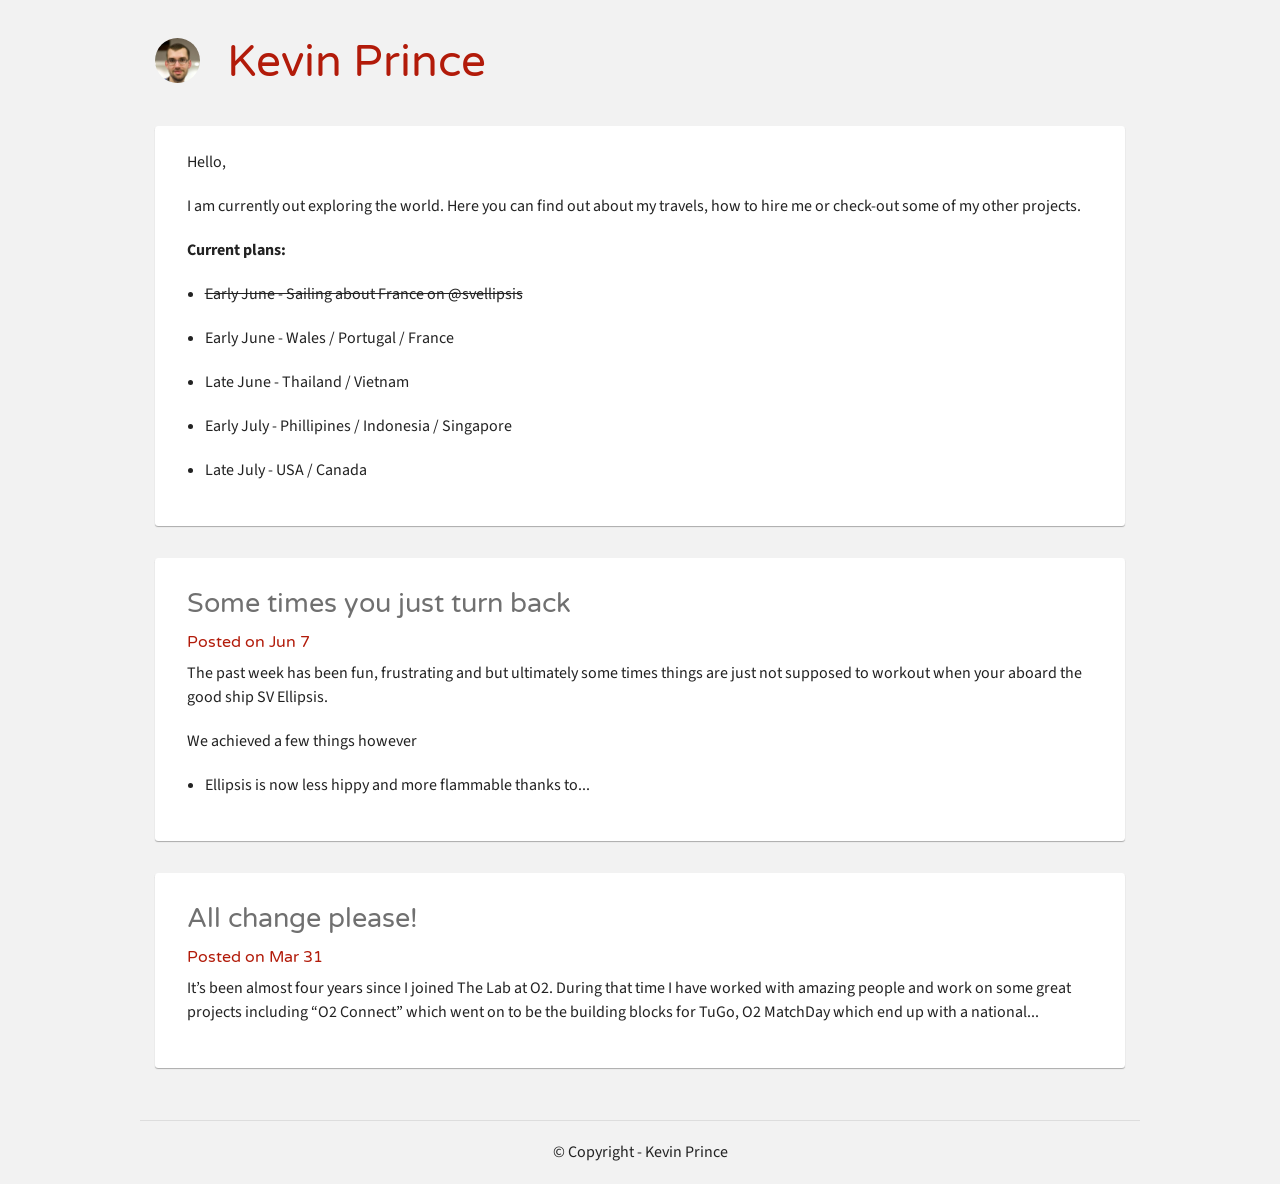
==== commit 2cefe5a1: "Automated commit at 2015-06-16 14:45:40 UTC by middleman-deploy 1.0.0" ====
--- a/index.html
+++ b/index.html
@@ -20,9 +20,9 @@
       <nav class="page-header__nav">
         <ul class="inline-list right">
           <!-- <li><a href="#">About</a></li> -->
-          <li><a href="/resume.html">Resume</a></li>
+          <!-- <li><a href="/resume.html">Resume</a></li>
           <li><a href="/photos.html">Photos</a></li>
-          <li><a href="/contact.html">Contact</a></li>
+          <li><a href="/contact.html">Contact</a></li> -->
         </ul>
       </nav>
     </div>
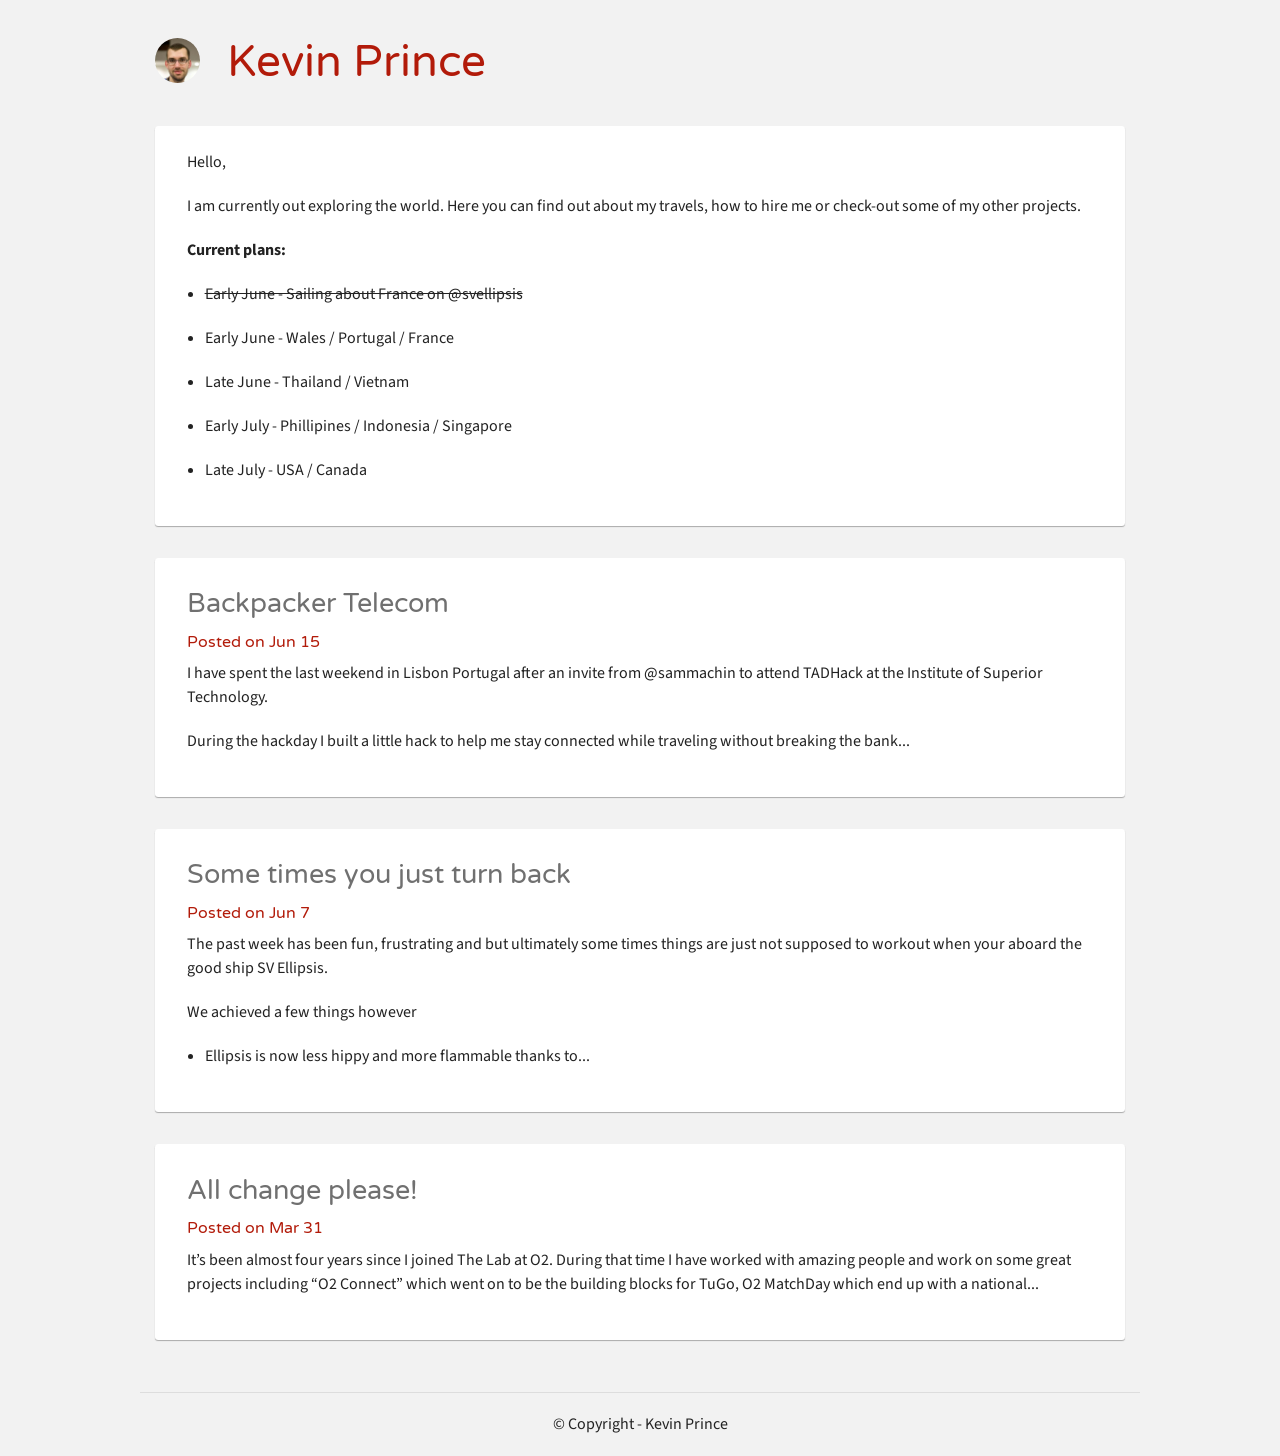
==== commit e84d2ee0: "Automated commit at 2015-06-23 11:20:24 UTC by middleman-deploy 1.0.0" ====
--- a/index.html
+++ b/index.html
@@ -51,6 +51,15 @@
 <div class="row post">
   <div class="small-12 columns">
     <div class="card">
+      <h3><a href="2015/06/backpacker-telecom/">Backpacker Telecom</a></h3>
+      <h6>Posted on Jun 15</h6>
+      <p>I have spent the last weekend in Lisbon Portugal after an invite from @sammachin
+to attend TADHack at the Institute of Superior Technology.</p>
+
+<p>During the hackday I built a little hack to help me stay connected while
+traveling without breaking the bank...</p>
+    </div>
+    <div class="card">
       <h3><a href="2015/06/sailing-is/">Some times you just turn back</a></h3>
       <h6>Posted on Jun  7</h6>
       <p>The past week has been fun, frustrating and but ultimately some times things
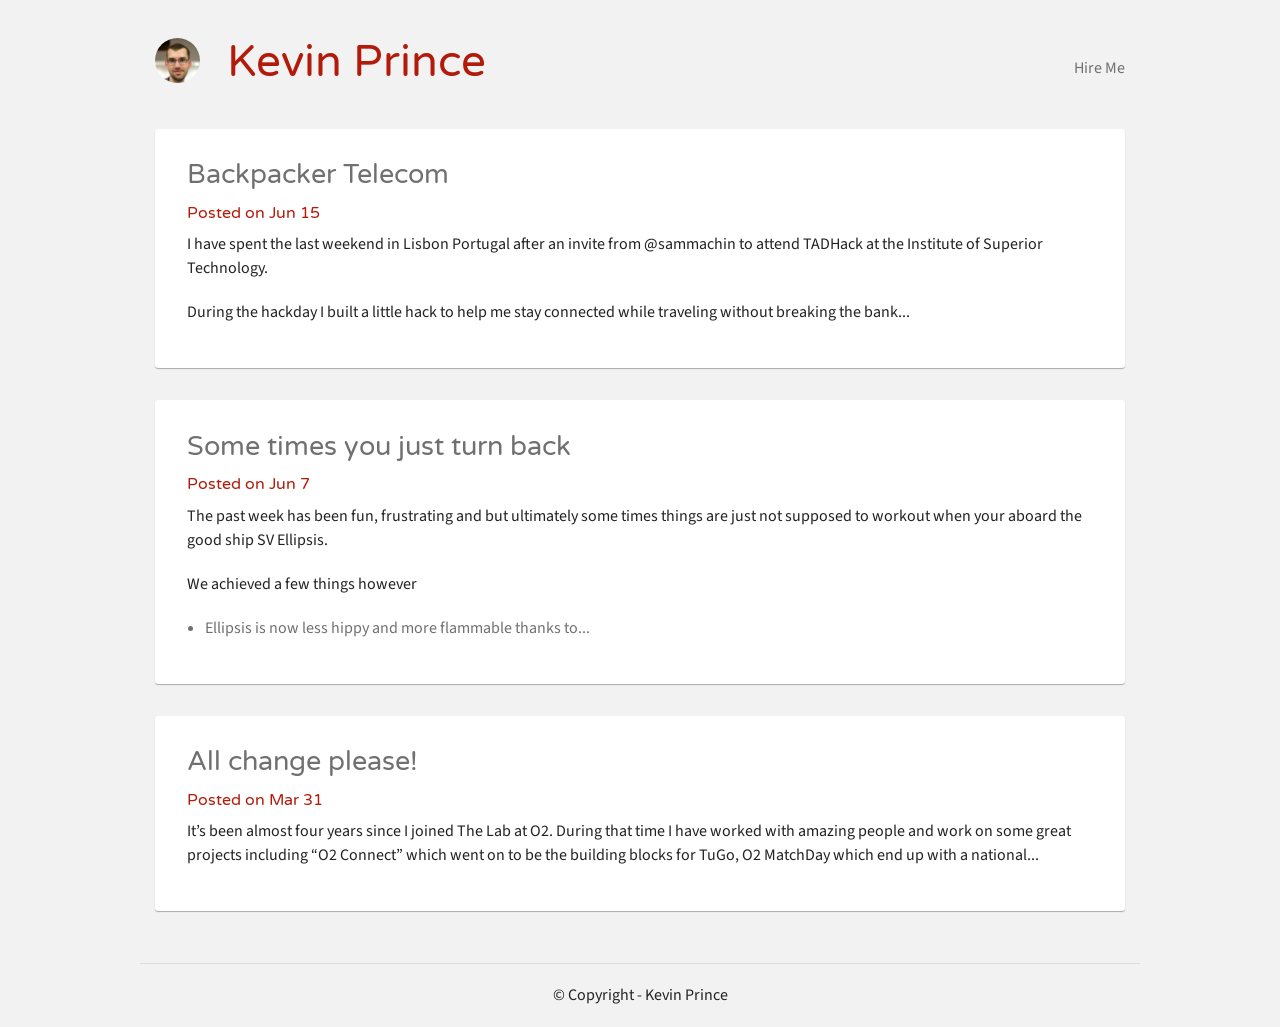
==== commit ecbcc1f7: "Automated commit at 2015-08-24 14:32:47 UTC by middleman-deploy 1.0.0" ====
--- a/index.html
+++ b/index.html
@@ -19,7 +19,7 @@
     <div class="small-6 columns">
       <nav class="page-header__nav">
         <ul class="inline-list right">
-          <!-- <li><a href="#">About</a></li> -->
+          <li><a href="hireme/">Hire Me</a></li>
           <!-- <li><a href="/resume.html">Resume</a></li>
           <li><a href="/photos.html">Photos</a></li>
           <li><a href="/contact.html">Contact</a></li> -->
@@ -30,25 +30,6 @@
 </header>
 
     <div class="row post">
-  <div class="small-12 columns">
-    <div class="card">
-      <p>Hello,</p>
-      <p>I am currently out exploring the world.
-        Here you can find out about my travels, how to hire me or check-out
-        some of my other projects.</p>
-
-      <p><strong>Current plans:</strong></p>
-      <ul>
-        <li><s>Early June - Sailing about France on @svellipsis</s></p>
-        <li>Early June - Wales / Portugal / France</p>
-        <li>Late June - Thailand / Vietnam</p>
-        <li>Early July - Phillipines / Indonesia / Singapore</p>
-        <li>Late July - USA / Canada</p>
-    </div>
-  </div>
-</div>
-
-<div class="row post">
   <div class="small-12 columns">
     <div class="card">
       <h3><a href="2015/06/backpacker-telecom/">Backpacker Telecom</a></h3>
--- a/stylesheets/app.css
+++ b/stylesheets/app.css
@@ -1 +1 @@
-meta.foundation-version{font-family:"/5.5.2/"}meta.foundation-mq-small{font-family:"/only screen/";width:0}meta.foundation-mq-small-only{font-family:"/only screen and (max-width: 40em)/";width:0}meta.foundation-mq-medium{font-family:"/only screen and (min-width:40.0625em)/";width:40.0625em}meta.foundation-mq-medium-only{font-family:"/only screen and (min-width:40.0625em) and (max-width:64em)/";width:40.0625em}meta.foundation-mq-large{font-family:"/only screen and (min-width:64.0625em)/";width:64.0625em}meta.foundation-mq-large-only{font-family:"/only screen and (min-width:64.0625em) and (max-width:90em)/";width:64.0625em}meta.foundation-mq-xlarge{font-family:"/only screen and (min-width:90.0625em)/";width:90.0625em}meta.foundation-mq-xlarge-only{font-family:"/only screen and (min-width:90.0625em) and (max-width:120em)/";width:90.0625em}meta.foundation-mq-xxlarge{font-family:"/only screen and (min-width:120.0625em)/";width:120.0625em}meta.foundation-data-attribute-namespace{font-family:false}html,body{height:100%}html{box-sizing:border-box}*,*:before,*:after{-webkit-box-sizing:inherit;-moz-box-sizing:inherit;box-sizing:inherit}html,body{font-size:100%}body{background:#F2F2F2;color:#222;cursor:auto;font-family:"Helvetica Neue",Helvetica,Roboto,Arial,sans-serif;font-style:normal;font-weight:normal;line-height:1.5;margin:0;padding:0;position:relative}a:hover{cursor:pointer}img{max-width:100%;height:auto}img{-ms-interpolation-mode:bicubic}#map_canvas img,#map_canvas embed,#map_canvas object,.map_canvas img,.map_canvas embed,.map_canvas object,.mqa-display img,.mqa-display embed,.mqa-display object{max-width:none !important}.left{float:left !important}.right{float:right !important}.clearfix:before,.clearfix:after{content:" ";display:table}.clearfix:after{clear:both}.hide{display:none}.invisible{visibility:hidden}.antialiased{-webkit-font-smoothing:antialiased;-moz-osx-font-smoothing:grayscale}img{display:inline-block;vertical-align:middle}textarea{height:auto;min-height:50px}select{width:100%}.row{margin:0 auto;max-width:62.5rem;width:100%}.row:before,.row:after{content:" ";display:table}.row:after{clear:both}.row.collapse>.column,.row.collapse>.columns{padding-left:0;padding-right:0}.row.collapse .row{margin-left:0;margin-right:0}.row .row{margin:0 -0.9375rem;max-width:none;width:auto}.row .row:before,.row .row:after{content:" ";display:table}.row .row:after{clear:both}.row .row.collapse{margin:0;max-width:none;width:auto}.row .row.collapse:before,.row .row.collapse:after{content:" ";display:table}.row .row.collapse:after{clear:both}.column,.columns{padding-left:0.9375rem;padding-right:0.9375rem;width:100%;float:left}.column+.column:last-child,.columns+.column:last-child,.column+.columns:last-child,.columns+.columns:last-child{float:right}.column+.column.end,.columns+.column.end,.column+.columns.end,.columns+.columns.end{float:left}@media only screen{.small-push-0{position:relative;left:0;right:auto}.small-pull-0{position:relative;right:0;left:auto}.small-push-1{position:relative;left:8.33333%;right:auto}.small-pull-1{position:relative;right:8.33333%;left:auto}.small-push-2{position:relative;left:16.66667%;right:auto}.small-pull-2{position:relative;right:16.66667%;left:auto}.small-push-3{position:relative;left:25%;right:auto}.small-pull-3{position:relative;right:25%;left:auto}.small-push-4{position:relative;left:33.33333%;right:auto}.small-pull-4{position:relative;right:33.33333%;left:auto}.small-push-5{position:relative;left:41.66667%;right:auto}.small-pull-5{position:relative;right:41.66667%;left:auto}.small-push-6{position:relative;left:50%;right:auto}.small-pull-6{position:relative;right:50%;left:auto}.small-push-7{position:relative;left:58.33333%;right:auto}.small-pull-7{position:relative;right:58.33333%;left:auto}.small-push-8{position:relative;left:66.66667%;right:auto}.small-pull-8{position:relative;right:66.66667%;left:auto}.small-push-9{position:relative;left:75%;right:auto}.small-pull-9{position:relative;right:75%;left:auto}.small-push-10{position:relative;left:83.33333%;right:auto}.small-pull-10{position:relative;right:83.33333%;left:auto}.small-push-11{position:relative;left:91.66667%;right:auto}.small-pull-11{position:relative;right:91.66667%;left:auto}.column,.columns{position:relative;padding-left:0.9375rem;padding-right:0.9375rem;float:left}.small-1{width:8.33333%}.small-2{width:16.66667%}.small-3{width:25%}.small-4{width:33.33333%}.small-5{width:41.66667%}.small-6{width:50%}.small-7{width:58.33333%}.small-8{width:66.66667%}.small-9{width:75%}.small-10{width:83.33333%}.small-11{width:91.66667%}.small-12{width:100%}.small-offset-0{margin-left:0 !important}.small-offset-1{margin-left:8.33333% !important}.small-offset-2{margin-left:16.66667% !important}.small-offset-3{margin-left:25% !important}.small-offset-4{margin-left:33.33333% !important}.small-offset-5{margin-left:41.66667% !important}.small-offset-6{margin-left:50% !important}.small-offset-7{margin-left:58.33333% !important}.small-offset-8{margin-left:66.66667% !important}.small-offset-9{margin-left:75% !important}.small-offset-10{margin-left:83.33333% !important}.small-offset-11{margin-left:91.66667% !important}.small-reset-order{float:left;left:auto;margin-left:0;margin-right:0;right:auto}.column.small-centered,.columns.small-centered{margin-left:auto;margin-right:auto;float:none}.column.small-uncentered,.columns.small-uncentered{float:left;margin-left:0;margin-right:0}.column.small-centered:last-child,.columns.small-centered:last-child{float:none}.column.small-uncentered:last-child,.columns.small-uncentered:last-child{float:left}.column.small-uncentered.opposite,.columns.small-uncentered.opposite{float:right}.row.small-collapse>.column,.row.small-collapse>.columns{padding-left:0;padding-right:0}.row.small-collapse .row{margin-left:0;margin-right:0}.row.small-uncollapse>.column,.row.small-uncollapse>.columns{padding-left:0.9375rem;padding-right:0.9375rem;float:left}}@media only screen and (min-width: 40.0625em){.medium-push-0{position:relative;left:0;right:auto}.medium-pull-0{position:relative;right:0;left:auto}.medium-push-1{position:relative;left:8.33333%;right:auto}.medium-pull-1{position:relative;right:8.33333%;left:auto}.medium-push-2{position:relative;left:16.66667%;right:auto}.medium-pull-2{position:relative;right:16.66667%;left:auto}.medium-push-3{position:relative;left:25%;right:auto}.medium-pull-3{position:relative;right:25%;left:auto}.medium-push-4{position:relative;left:33.33333%;right:auto}.medium-pull-4{position:relative;right:33.33333%;left:auto}.medium-push-5{position:relative;left:41.66667%;right:auto}.medium-pull-5{position:relative;right:41.66667%;left:auto}.medium-push-6{position:relative;left:50%;right:auto}.medium-pull-6{position:relative;right:50%;left:auto}.medium-push-7{position:relative;left:58.33333%;right:auto}.medium-pull-7{position:relative;right:58.33333%;left:auto}.medium-push-8{position:relative;left:66.66667%;right:auto}.medium-pull-8{position:relative;right:66.66667%;left:auto}.medium-push-9{position:relative;left:75%;right:auto}.medium-pull-9{position:relative;right:75%;left:auto}.medium-push-10{position:relative;left:83.33333%;right:auto}.medium-pull-10{position:relative;right:83.33333%;left:auto}.medium-push-11{position:relative;left:91.66667%;right:auto}.medium-pull-11{position:relative;right:91.66667%;left:auto}.column,.columns{position:relative;padding-left:0.9375rem;padding-right:0.9375rem;float:left}.medium-1{width:8.33333%}.medium-2{width:16.66667%}.medium-3{width:25%}.medium-4{width:33.33333%}.medium-5{width:41.66667%}.medium-6{width:50%}.medium-7{width:58.33333%}.medium-8{width:66.66667%}.medium-9{width:75%}.medium-10{width:83.33333%}.medium-11{width:91.66667%}.medium-12{width:100%}.medium-offset-0{margin-left:0 !important}.medium-offset-1{margin-left:8.33333% !important}.medium-offset-2{margin-left:16.66667% !important}.medium-offset-3{margin-left:25% !important}.medium-offset-4{margin-left:33.33333% !important}.medium-offset-5{margin-left:41.66667% !important}.medium-offset-6{margin-left:50% !important}.medium-offset-7{margin-left:58.33333% !important}.medium-offset-8{margin-left:66.66667% !important}.medium-offset-9{margin-left:75% !important}.medium-offset-10{margin-left:83.33333% !important}.medium-offset-11{margin-left:91.66667% !important}.medium-reset-order{float:left;left:auto;margin-left:0;margin-right:0;right:auto}.column.medium-centered,.columns.medium-centered{margin-left:auto;margin-right:auto;float:none}.column.medium-uncentered,.columns.medium-uncentered{float:left;margin-left:0;margin-right:0}.column.medium-centered:last-child,.columns.medium-centered:last-child{float:none}.column.medium-uncentered:last-child,.columns.medium-uncentered:last-child{float:left}.column.medium-uncentered.opposite,.columns.medium-uncentered.opposite{float:right}.row.medium-collapse>.column,.row.medium-collapse>.columns{padding-left:0;padding-right:0}.row.medium-collapse .row{margin-left:0;margin-right:0}.row.medium-uncollapse>.column,.row.medium-uncollapse>.columns{padding-left:0.9375rem;padding-right:0.9375rem;float:left}.push-0{position:relative;left:0;right:auto}.pull-0{position:relative;right:0;left:auto}.push-1{position:relative;left:8.33333%;right:auto}.pull-1{position:relative;right:8.33333%;left:auto}.push-2{position:relative;left:16.66667%;right:auto}.pull-2{position:relative;right:16.66667%;left:auto}.push-3{position:relative;left:25%;right:auto}.pull-3{position:relative;right:25%;left:auto}.push-4{position:relative;left:33.33333%;right:auto}.pull-4{position:relative;right:33.33333%;left:auto}.push-5{position:relative;left:41.66667%;right:auto}.pull-5{position:relative;right:41.66667%;left:auto}.push-6{position:relative;left:50%;right:auto}.pull-6{position:relative;right:50%;left:auto}.push-7{position:relative;left:58.33333%;right:auto}.pull-7{position:relative;right:58.33333%;left:auto}.push-8{position:relative;left:66.66667%;right:auto}.pull-8{position:relative;right:66.66667%;left:auto}.push-9{position:relative;left:75%;right:auto}.pull-9{position:relative;right:75%;left:auto}.push-10{position:relative;left:83.33333%;right:auto}.pull-10{position:relative;right:83.33333%;left:auto}.push-11{position:relative;left:91.66667%;right:auto}.pull-11{position:relative;right:91.66667%;left:auto}}@media only screen and (min-width: 64.0625em){.large-push-0{position:relative;left:0;right:auto}.large-pull-0{position:relative;right:0;left:auto}.large-push-1{position:relative;left:8.33333%;right:auto}.large-pull-1{position:relative;right:8.33333%;left:auto}.large-push-2{position:relative;left:16.66667%;right:auto}.large-pull-2{position:relative;right:16.66667%;left:auto}.large-push-3{position:relative;left:25%;right:auto}.large-pull-3{position:relative;right:25%;left:auto}.large-push-4{position:relative;left:33.33333%;right:auto}.large-pull-4{position:relative;right:33.33333%;left:auto}.large-push-5{position:relative;left:41.66667%;right:auto}.large-pull-5{position:relative;right:41.66667%;left:auto}.large-push-6{position:relative;left:50%;right:auto}.large-pull-6{position:relative;right:50%;left:auto}.large-push-7{position:relative;left:58.33333%;right:auto}.large-pull-7{position:relative;right:58.33333%;left:auto}.large-push-8{position:relative;left:66.66667%;right:auto}.large-pull-8{position:relative;right:66.66667%;left:auto}.large-push-9{position:relative;left:75%;right:auto}.large-pull-9{position:relative;right:75%;left:auto}.large-push-10{position:relative;left:83.33333%;right:auto}.large-pull-10{position:relative;right:83.33333%;left:auto}.large-push-11{position:relative;left:91.66667%;right:auto}.large-pull-11{position:relative;right:91.66667%;left:auto}.column,.columns{position:relative;padding-left:0.9375rem;padding-right:0.9375rem;float:left}.large-1{width:8.33333%}.large-2{width:16.66667%}.large-3{width:25%}.large-4{width:33.33333%}.large-5{width:41.66667%}.large-6{width:50%}.large-7{width:58.33333%}.large-8{width:66.66667%}.large-9{width:75%}.large-10{width:83.33333%}.large-11{width:91.66667%}.large-12{width:100%}.large-offset-0{margin-left:0 !important}.large-offset-1{margin-left:8.33333% !important}.large-offset-2{margin-left:16.66667% !important}.large-offset-3{margin-left:25% !important}.large-offset-4{margin-left:33.33333% !important}.large-offset-5{margin-left:41.66667% !important}.large-offset-6{margin-left:50% !important}.large-offset-7{margin-left:58.33333% !important}.large-offset-8{margin-left:66.66667% !important}.large-offset-9{margin-left:75% !important}.large-offset-10{margin-left:83.33333% !important}.large-offset-11{margin-left:91.66667% !important}.large-reset-order{float:left;left:auto;margin-left:0;margin-right:0;right:auto}.column.large-centered,.columns.large-centered{margin-left:auto;margin-right:auto;float:none}.column.large-uncentered,.columns.large-uncentered{float:left;margin-left:0;margin-right:0}.column.large-centered:last-child,.columns.large-centered:last-child{float:none}.column.large-uncentered:last-child,.columns.large-uncentered:last-child{float:left}.column.large-uncentered.opposite,.columns.large-uncentered.opposite{float:right}.row.large-collapse>.column,.row.large-collapse>.columns{padding-left:0;padding-right:0}.row.large-collapse .row{margin-left:0;margin-right:0}.row.large-uncollapse>.column,.row.large-uncollapse>.columns{padding-left:0.9375rem;padding-right:0.9375rem;float:left}.push-0{position:relative;left:0;right:auto}.pull-0{position:relative;right:0;left:auto}.push-1{position:relative;left:8.33333%;right:auto}.pull-1{position:relative;right:8.33333%;left:auto}.push-2{position:relative;left:16.66667%;right:auto}.pull-2{position:relative;right:16.66667%;left:auto}.push-3{position:relative;left:25%;right:auto}.pull-3{position:relative;right:25%;left:auto}.push-4{position:relative;left:33.33333%;right:auto}.pull-4{position:relative;right:33.33333%;left:auto}.push-5{position:relative;left:41.66667%;right:auto}.pull-5{position:relative;right:41.66667%;left:auto}.push-6{position:relative;left:50%;right:auto}.pull-6{position:relative;right:50%;left:auto}.push-7{position:relative;left:58.33333%;right:auto}.pull-7{position:relative;right:58.33333%;left:auto}.push-8{position:relative;left:66.66667%;right:auto}.pull-8{position:relative;right:66.66667%;left:auto}.push-9{position:relative;left:75%;right:auto}.pull-9{position:relative;right:75%;left:auto}.push-10{position:relative;left:83.33333%;right:auto}.pull-10{position:relative;right:83.33333%;left:auto}.push-11{position:relative;left:91.66667%;right:auto}.pull-11{position:relative;right:91.66667%;left:auto}}.accordion{margin-bottom:0}.accordion:before,.accordion:after{content:" ";display:table}.accordion:after{clear:both}.accordion .accordion-navigation,.accordion dd{display:block;margin-bottom:0 !important}.accordion .accordion-navigation.active>a,.accordion dd.active>a{background:#e8e8e8}.accordion .accordion-navigation>a,.accordion dd>a{background:#EFEFEF;color:#222;display:block;font-family:"Helvetica Neue",Helvetica,Roboto,Arial,sans-serif;font-size:1rem;padding:1rem}.accordion .accordion-navigation>a:hover,.accordion dd>a:hover{background:#e3e3e3}.accordion .accordion-navigation>.content,.accordion dd>.content{display:none;padding:0.9375rem}.accordion .accordion-navigation>.content.active,.accordion dd>.content.active{background:#fff;display:block}.alert-box{border-style:solid;border-width:1px;display:block;font-size:0.8125rem;font-weight:normal;margin-bottom:1.25rem;padding:0.875rem 1.5rem 0.875rem 0.875rem;position:relative;transition:opacity 300ms ease-out;background-color:#707070;border-color:#606060;color:#fff}.alert-box .close{right:0.25rem;background:inherit;color:#333;font-size:1.375rem;line-height:.9;margin-top:-0.6875rem;opacity:0.3;padding:0 6px 4px;position:absolute;top:50%}.alert-box .close:hover,.alert-box .close:focus{opacity:0.5}.alert-box.radius{border-radius:3px}.alert-box.round{border-radius:1000px}.alert-box.success{background-color:#43AC6A;border-color:#3a945b;color:#fff}.alert-box.alert{background-color:#f04124;border-color:#de2d0f;color:#fff}.alert-box.secondary{background-color:#e7e7e7;border-color:#c7c7c7;color:#4f4f4f}.alert-box.warning{background-color:#f08a24;border-color:#de770f;color:#fff}.alert-box.info{background-color:#a0d3e8;border-color:#74bfdd;color:#4f4f4f}.alert-box.alert-close{opacity:0}[class*="block-grid-"]{display:block;padding:0;margin:0 -0.625rem}[class*="block-grid-"]:before,[class*="block-grid-"]:after{content:" ";display:table}[class*="block-grid-"]:after{clear:both}[class*="block-grid-"]>li{display:block;float:left;height:auto;padding:0 0.625rem 1.25rem}@media only screen{.small-block-grid-1>li{list-style:none;width:100%}.small-block-grid-1>li:nth-of-type(1n){clear:none}.small-block-grid-1>li:nth-of-type(1n+1){clear:both}.small-block-grid-2>li{list-style:none;width:50%}.small-block-grid-2>li:nth-of-type(1n){clear:none}.small-block-grid-2>li:nth-of-type(2n+1){clear:both}.small-block-grid-3>li{list-style:none;width:33.33333%}.small-block-grid-3>li:nth-of-type(1n){clear:none}.small-block-grid-3>li:nth-of-type(3n+1){clear:both}.small-block-grid-4>li{list-style:none;width:25%}.small-block-grid-4>li:nth-of-type(1n){clear:none}.small-block-grid-4>li:nth-of-type(4n+1){clear:both}.small-block-grid-5>li{list-style:none;width:20%}.small-block-grid-5>li:nth-of-type(1n){clear:none}.small-block-grid-5>li:nth-of-type(5n+1){clear:both}.small-block-grid-6>li{list-style:none;width:16.66667%}.small-block-grid-6>li:nth-of-type(1n){clear:none}.small-block-grid-6>li:nth-of-type(6n+1){clear:both}.small-block-grid-7>li{list-style:none;width:14.28571%}.small-block-grid-7>li:nth-of-type(1n){clear:none}.small-block-grid-7>li:nth-of-type(7n+1){clear:both}.small-block-grid-8>li{list-style:none;width:12.5%}.small-block-grid-8>li:nth-of-type(1n){clear:none}.small-block-grid-8>li:nth-of-type(8n+1){clear:both}.small-block-grid-9>li{list-style:none;width:11.11111%}.small-block-grid-9>li:nth-of-type(1n){clear:none}.small-block-grid-9>li:nth-of-type(9n+1){clear:both}.small-block-grid-10>li{list-style:none;width:10%}.small-block-grid-10>li:nth-of-type(1n){clear:none}.small-block-grid-10>li:nth-of-type(10n+1){clear:both}.small-block-grid-11>li{list-style:none;width:9.09091%}.small-block-grid-11>li:nth-of-type(1n){clear:none}.small-block-grid-11>li:nth-of-type(11n+1){clear:both}.small-block-grid-12>li{list-style:none;width:8.33333%}.small-block-grid-12>li:nth-of-type(1n){clear:none}.small-block-grid-12>li:nth-of-type(12n+1){clear:both}}@media only screen and (min-width: 40.0625em){.medium-block-grid-1>li{list-style:none;width:100%}.medium-block-grid-1>li:nth-of-type(1n){clear:none}.medium-block-grid-1>li:nth-of-type(1n+1){clear:both}.medium-block-grid-2>li{list-style:none;width:50%}.medium-block-grid-2>li:nth-of-type(1n){clear:none}.medium-block-grid-2>li:nth-of-type(2n+1){clear:both}.medium-block-grid-3>li{list-style:none;width:33.33333%}.medium-block-grid-3>li:nth-of-type(1n){clear:none}.medium-block-grid-3>li:nth-of-type(3n+1){clear:both}.medium-block-grid-4>li{list-style:none;width:25%}.medium-block-grid-4>li:nth-of-type(1n){clear:none}.medium-block-grid-4>li:nth-of-type(4n+1){clear:both}.medium-block-grid-5>li{list-style:none;width:20%}.medium-block-grid-5>li:nth-of-type(1n){clear:none}.medium-block-grid-5>li:nth-of-type(5n+1){clear:both}.medium-block-grid-6>li{list-style:none;width:16.66667%}.medium-block-grid-6>li:nth-of-type(1n){clear:none}.medium-block-grid-6>li:nth-of-type(6n+1){clear:both}.medium-block-grid-7>li{list-style:none;width:14.28571%}.medium-block-grid-7>li:nth-of-type(1n){clear:none}.medium-block-grid-7>li:nth-of-type(7n+1){clear:both}.medium-block-grid-8>li{list-style:none;width:12.5%}.medium-block-grid-8>li:nth-of-type(1n){clear:none}.medium-block-grid-8>li:nth-of-type(8n+1){clear:both}.medium-block-grid-9>li{list-style:none;width:11.11111%}.medium-block-grid-9>li:nth-of-type(1n){clear:none}.medium-block-grid-9>li:nth-of-type(9n+1){clear:both}.medium-block-grid-10>li{list-style:none;width:10%}.medium-block-grid-10>li:nth-of-type(1n){clear:none}.medium-block-grid-10>li:nth-of-type(10n+1){clear:both}.medium-block-grid-11>li{list-style:none;width:9.09091%}.medium-block-grid-11>li:nth-of-type(1n){clear:none}.medium-block-grid-11>li:nth-of-type(11n+1){clear:both}.medium-block-grid-12>li{list-style:none;width:8.33333%}.medium-block-grid-12>li:nth-of-type(1n){clear:none}.medium-block-grid-12>li:nth-of-type(12n+1){clear:both}}@media only screen and (min-width: 64.0625em){.large-block-grid-1>li{list-style:none;width:100%}.large-block-grid-1>li:nth-of-type(1n){clear:none}.large-block-grid-1>li:nth-of-type(1n+1){clear:both}.large-block-grid-2>li{list-style:none;width:50%}.large-block-grid-2>li:nth-of-type(1n){clear:none}.large-block-grid-2>li:nth-of-type(2n+1){clear:both}.large-block-grid-3>li{list-style:none;width:33.33333%}.large-block-grid-3>li:nth-of-type(1n){clear:none}.large-block-grid-3>li:nth-of-type(3n+1){clear:both}.large-block-grid-4>li{list-style:none;width:25%}.large-block-grid-4>li:nth-of-type(1n){clear:none}.large-block-grid-4>li:nth-of-type(4n+1){clear:both}.large-block-grid-5>li{list-style:none;width:20%}.large-block-grid-5>li:nth-of-type(1n){clear:none}.large-block-grid-5>li:nth-of-type(5n+1){clear:both}.large-block-grid-6>li{list-style:none;width:16.66667%}.large-block-grid-6>li:nth-of-type(1n){clear:none}.large-block-grid-6>li:nth-of-type(6n+1){clear:both}.large-block-grid-7>li{list-style:none;width:14.28571%}.large-block-grid-7>li:nth-of-type(1n){clear:none}.large-block-grid-7>li:nth-of-type(7n+1){clear:both}.large-block-grid-8>li{list-style:none;width:12.5%}.large-block-grid-8>li:nth-of-type(1n){clear:none}.large-block-grid-8>li:nth-of-type(8n+1){clear:both}.large-block-grid-9>li{list-style:none;width:11.11111%}.large-block-grid-9>li:nth-of-type(1n){clear:none}.large-block-grid-9>li:nth-of-type(9n+1){clear:both}.large-block-grid-10>li{list-style:none;width:10%}.large-block-grid-10>li:nth-of-type(1n){clear:none}.large-block-grid-10>li:nth-of-type(10n+1){clear:both}.large-block-grid-11>li{list-style:none;width:9.09091%}.large-block-grid-11>li:nth-of-type(1n){clear:none}.large-block-grid-11>li:nth-of-type(11n+1){clear:both}.large-block-grid-12>li{list-style:none;width:8.33333%}.large-block-grid-12>li:nth-of-type(1n){clear:none}.large-block-grid-12>li:nth-of-type(12n+1){clear:both}}.breadcrumbs{border-style:solid;border-width:1px;display:block;list-style:none;margin-left:0;overflow:hidden;padding:0.5625rem 0.875rem 0.5625rem;background-color:#f4f4f4;border-color:#dcdcdc;border-radius:3px}.breadcrumbs>*{color:#707070;float:left;font-size:0.6875rem;line-height:0.6875rem;margin:0;text-transform:uppercase}.breadcrumbs>*:hover a,.breadcrumbs>*:focus a{text-decoration:underline}.breadcrumbs>* a{color:#707070}.breadcrumbs>*.current{color:#333;cursor:default}.breadcrumbs>*.current a{color:#333;cursor:default}.breadcrumbs>*.current:hover,.breadcrumbs>*.current:hover a,.breadcrumbs>*.current:focus,.breadcrumbs>*.current:focus a{text-decoration:none}.breadcrumbs>*.unavailable{color:#999}.breadcrumbs>*.unavailable a{color:#999}.breadcrumbs>*.unavailable:hover,.breadcrumbs>*.unavailable:hover a,.breadcrumbs>*.unavailable:focus,.breadcrumbs>*.unavailable a:focus{color:#999;cursor:not-allowed;text-decoration:none}.breadcrumbs>*:before{color:#aaa;content:"/";margin:0 0.75rem;position:relative;top:1px}.breadcrumbs>*:first-child:before{content:" ";margin:0}[aria-label="breadcrumbs"] [aria-hidden="true"]:after{content:"/"}button,.button{-webkit-appearance:none;-moz-appearance:none;border-radius:0;border-style:solid;border-width:0;cursor:pointer;font-family:"Helvetica Neue",Helvetica,Roboto,Arial,sans-serif;font-weight:normal;line-height:normal;margin:0 0 1.25rem;position:relative;text-align:center;text-decoration:none;display:inline-block;padding:1rem 2rem 1.0625rem 2rem;font-size:1rem;background-color:#707070;border-color:#5a5a5a;color:#fff;transition:background-color 300ms ease-out}button:hover,button:focus,.button:hover,.button:focus{background-color:#5a5a5a}button:hover,button:focus,.button:hover,.button:focus{color:#fff}button.secondary,.button.secondary{background-color:#e7e7e7;border-color:#b9b9b9;color:#333}button.secondary:hover,button.secondary:focus,.button.secondary:hover,.button.secondary:focus{background-color:#b9b9b9}button.secondary:hover,button.secondary:focus,.button.secondary:hover,.button.secondary:focus{color:#333}button.success,.button.success{background-color:#43AC6A;border-color:#368a55;color:#fff}button.success:hover,button.success:focus,.button.success:hover,.button.success:focus{background-color:#368a55}button.success:hover,button.success:focus,.button.success:hover,.button.success:focus{color:#fff}button.alert,.button.alert{background-color:#f04124;border-color:#cf2a0e;color:#fff}button.alert:hover,button.alert:focus,.button.alert:hover,.button.alert:focus{background-color:#cf2a0e}button.alert:hover,button.alert:focus,.button.alert:hover,.button.alert:focus{color:#fff}button.warning,.button.warning{background-color:#f08a24;border-color:#cf6e0e;color:#fff}button.warning:hover,button.warning:focus,.button.warning:hover,.button.warning:focus{background-color:#cf6e0e}button.warning:hover,button.warning:focus,.button.warning:hover,.button.warning:focus{color:#fff}button.info,.button.info{background-color:#a0d3e8;border-color:#61b6d9;color:#333}button.info:hover,button.info:focus,.button.info:hover,.button.info:focus{background-color:#61b6d9}button.info:hover,button.info:focus,.button.info:hover,.button.info:focus{color:#fff}button.large,.button.large{padding:1.125rem 2.25rem 1.1875rem 2.25rem;font-size:1.25rem}button.small,.button.small{padding:0.875rem 1.75rem 0.9375rem 1.75rem;font-size:0.8125rem}button.tiny,.button.tiny{padding:0.625rem 1.25rem 0.6875rem 1.25rem;font-size:0.6875rem}button.expand,.button.expand{padding-left:0;padding-right:0;width:100%}button.left-align,.button.left-align{text-align:left;text-indent:0.75rem}button.right-align,.button.right-align{text-align:right;padding-right:0.75rem}button.radius,.button.radius{border-radius:3px}button.round,.button.round{border-radius:1000px}button.disabled,button[disabled],.button.disabled,.button[disabled]{background-color:#707070;border-color:#5a5a5a;color:#fff;box-shadow:none;cursor:default;opacity:0.7}button.disabled:hover,button.disabled:focus,button[disabled]:hover,button[disabled]:focus,.button.disabled:hover,.button.disabled:focus,.button[disabled]:hover,.button[disabled]:focus{background-color:#5a5a5a}button.disabled:hover,button.disabled:focus,button[disabled]:hover,button[disabled]:focus,.button.disabled:hover,.button.disabled:focus,.button[disabled]:hover,.button[disabled]:focus{color:#fff}button.disabled:hover,button.disabled:focus,button[disabled]:hover,button[disabled]:focus,.button.disabled:hover,.button.disabled:focus,.button[disabled]:hover,.button[disabled]:focus{background-color:#707070}button.disabled.secondary,button[disabled].secondary,.button.disabled.secondary,.button[disabled].secondary{background-color:#e7e7e7;border-color:#b9b9b9;color:#333;box-shadow:none;cursor:default;opacity:0.7}button.disabled.secondary:hover,button.disabled.secondary:focus,button[disabled].secondary:hover,button[disabled].secondary:focus,.button.disabled.secondary:hover,.button.disabled.secondary:focus,.button[disabled].secondary:hover,.button[disabled].secondary:focus{background-color:#b9b9b9}button.disabled.secondary:hover,button.disabled.secondary:focus,button[disabled].secondary:hover,button[disabled].secondary:focus,.button.disabled.secondary:hover,.button.disabled.secondary:focus,.button[disabled].secondary:hover,.button[disabled].secondary:focus{color:#333}button.disabled.secondary:hover,button.disabled.secondary:focus,button[disabled].secondary:hover,button[disabled].secondary:focus,.button.disabled.secondary:hover,.button.disabled.secondary:focus,.button[disabled].secondary:hover,.button[disabled].secondary:focus{background-color:#e7e7e7}button.disabled.success,button[disabled].success,.button.disabled.success,.button[disabled].success{background-color:#43AC6A;border-color:#368a55;color:#fff;box-shadow:none;cursor:default;opacity:0.7}button.disabled.success:hover,button.disabled.success:focus,button[disabled].success:hover,button[disabled].success:focus,.button.disabled.success:hover,.button.disabled.success:focus,.button[disabled].success:hover,.button[disabled].success:focus{background-color:#368a55}button.disabled.success:hover,button.disabled.success:focus,button[disabled].success:hover,button[disabled].success:focus,.button.disabled.success:hover,.button.disabled.success:focus,.button[disabled].success:hover,.button[disabled].success:focus{color:#fff}button.disabled.success:hover,button.disabled.success:focus,button[disabled].success:hover,button[disabled].success:focus,.button.disabled.success:hover,.button.disabled.success:focus,.button[disabled].success:hover,.button[disabled].success:focus{background-color:#43AC6A}button.disabled.alert,button[disabled].alert,.button.disabled.alert,.button[disabled].alert{background-color:#f04124;border-color:#cf2a0e;color:#fff;box-shadow:none;cursor:default;opacity:0.7}button.disabled.alert:hover,button.disabled.alert:focus,button[disabled].alert:hover,button[disabled].alert:focus,.button.disabled.alert:hover,.button.disabled.alert:focus,.button[disabled].alert:hover,.button[disabled].alert:focus{background-color:#cf2a0e}button.disabled.alert:hover,button.disabled.alert:focus,button[disabled].alert:hover,button[disabled].alert:focus,.button.disabled.alert:hover,.button.disabled.alert:focus,.button[disabled].alert:hover,.button[disabled].alert:focus{color:#fff}button.disabled.alert:hover,button.disabled.alert:focus,button[disabled].alert:hover,button[disabled].alert:focus,.button.disabled.alert:hover,.button.disabled.alert:focus,.button[disabled].alert:hover,.button[disabled].alert:focus{background-color:#f04124}button.disabled.warning,button[disabled].warning,.button.disabled.warning,.button[disabled].warning{background-color:#f08a24;border-color:#cf6e0e;color:#fff;box-shadow:none;cursor:default;opacity:0.7}button.disabled.warning:hover,button.disabled.warning:focus,button[disabled].warning:hover,button[disabled].warning:focus,.button.disabled.warning:hover,.button.disabled.warning:focus,.button[disabled].warning:hover,.button[disabled].warning:focus{background-color:#cf6e0e}button.disabled.warning:hover,button.disabled.warning:focus,button[disabled].warning:hover,button[disabled].warning:focus,.button.disabled.warning:hover,.button.disabled.warning:focus,.button[disabled].warning:hover,.button[disabled].warning:focus{color:#fff}button.disabled.warning:hover,button.disabled.warning:focus,button[disabled].warning:hover,button[disabled].warning:focus,.button.disabled.warning:hover,.button.disabled.warning:focus,.button[disabled].warning:hover,.button[disabled].warning:focus{background-color:#f08a24}button.disabled.info,button[disabled].info,.button.disabled.info,.button[disabled].info{background-color:#a0d3e8;border-color:#61b6d9;color:#333;box-shadow:none;cursor:default;opacity:0.7}button.disabled.info:hover,button.disabled.info:focus,button[disabled].info:hover,button[disabled].info:focus,.button.disabled.info:hover,.button.disabled.info:focus,.button[disabled].info:hover,.button[disabled].info:focus{background-color:#61b6d9}button.disabled.info:hover,button.disabled.info:focus,button[disabled].info:hover,button[disabled].info:focus,.button.disabled.info:hover,.button.disabled.info:focus,.button[disabled].info:hover,.button[disabled].info:focus{color:#fff}button.disabled.info:hover,button.disabled.info:focus,button[disabled].info:hover,button[disabled].info:focus,.button.disabled.info:hover,.button.disabled.info:focus,.button[disabled].info:hover,.button[disabled].info:focus{background-color:#a0d3e8}button::-moz-focus-inner{border:0;padding:0}@media only screen and (min-width: 40.0625em){button,.button{display:inline-block}}.button-group{list-style:none;margin:0;left:0}.button-group:before,.button-group:after{content:" ";display:table}.button-group:after{clear:both}.button-group.even-2 li{display:inline-block;margin:0 -2px;width:50%}.button-group.even-2 li>button,.button-group.even-2 li .button{border-left:1px solid;border-color:rgba(255,255,255,0.5)}.button-group.even-2 li:first-child button,.button-group.even-2 li:first-child .button{border-left:0}.button-group.even-2 li button,.button-group.even-2 li .button{width:100%}.button-group.even-3 li{display:inline-block;margin:0 -2px;width:33.33333%}.button-group.even-3 li>button,.button-group.even-3 li .button{border-left:1px solid;border-color:rgba(255,255,255,0.5)}.button-group.even-3 li:first-child button,.button-group.even-3 li:first-child .button{border-left:0}.button-group.even-3 li button,.button-group.even-3 li .button{width:100%}.button-group.even-4 li{display:inline-block;margin:0 -2px;width:25%}.button-group.even-4 li>button,.button-group.even-4 li .button{border-left:1px solid;border-color:rgba(255,255,255,0.5)}.button-group.even-4 li:first-child button,.button-group.even-4 li:first-child .button{border-left:0}.button-group.even-4 li button,.button-group.even-4 li .button{width:100%}.button-group.even-5 li{display:inline-block;margin:0 -2px;width:20%}.button-group.even-5 li>button,.button-group.even-5 li .button{border-left:1px solid;border-color:rgba(255,255,255,0.5)}.button-group.even-5 li:first-child button,.button-group.even-5 li:first-child .button{border-left:0}.button-group.even-5 li button,.button-group.even-5 li .button{width:100%}.button-group.even-6 li{display:inline-block;margin:0 -2px;width:16.66667%}.button-group.even-6 li>button,.button-group.even-6 li .button{border-left:1px solid;border-color:rgba(255,255,255,0.5)}.button-group.even-6 li:first-child button,.button-group.even-6 li:first-child .button{border-left:0}.button-group.even-6 li button,.button-group.even-6 li .button{width:100%}.button-group.even-7 li{display:inline-block;margin:0 -2px;width:14.28571%}.button-group.even-7 li>button,.button-group.even-7 li .button{border-left:1px solid;border-color:rgba(255,255,255,0.5)}.button-group.even-7 li:first-child button,.button-group.even-7 li:first-child .button{border-left:0}.button-group.even-7 li button,.button-group.even-7 li .button{width:100%}.button-group.even-8 li{display:inline-block;margin:0 -2px;width:12.5%}.button-group.even-8 li>button,.button-group.even-8 li .button{border-left:1px solid;border-color:rgba(255,255,255,0.5)}.button-group.even-8 li:first-child button,.button-group.even-8 li:first-child .button{border-left:0}.button-group.even-8 li button,.button-group.even-8 li .button{width:100%}.button-group>li{display:inline-block;margin:0 -2px}.button-group>li>button,.button-group>li .button{border-left:1px solid;border-color:rgba(255,255,255,0.5)}.button-group>li:first-child button,.button-group>li:first-child .button{border-left:0}.button-group.stack>li{display:block;margin:0;float:none}.button-group.stack>li>button,.button-group.stack>li .button{border-left:1px solid;border-color:rgba(255,255,255,0.5)}.button-group.stack>li:first-child button,.button-group.stack>li:first-child .button{border-left:0}.button-group.stack>li>button,.button-group.stack>li .button{border-color:rgba(255,255,255,0.5);border-left-width:0;border-top:1px solid;display:block;margin:0}.button-group.stack>li>button{width:100%}.button-group.stack>li:first-child button,.button-group.stack>li:first-child .button{border-top:0}.button-group.stack-for-small>li{display:inline-block;margin:0 -2px}.button-group.stack-for-small>li>button,.button-group.stack-for-small>li .button{border-left:1px solid;border-color:rgba(255,255,255,0.5)}.button-group.stack-for-small>li:first-child button,.button-group.stack-for-small>li:first-child .button{border-left:0}@media only screen and (max-width: 40em){.button-group.stack-for-small>li{display:block;margin:0}.button-group.stack-for-small>li>button,.button-group.stack-for-small>li .button{border-left:1px solid;border-color:rgba(255,255,255,0.5)}.button-group.stack-for-small>li:first-child button,.button-group.stack-for-small>li:first-child .button{border-left:0}.button-group.stack-for-small>li>button,.button-group.stack-for-small>li .button{border-color:rgba(255,255,255,0.5);border-left-width:0;border-top:1px solid;display:block;margin:0}.button-group.stack-for-small>li>button{width:100%}.button-group.stack-for-small>li:first-child button,.button-group.stack-for-small>li:first-child .button{border-top:0}}.button-group.radius>*{display:inline-block;margin:0 -2px}.button-group.radius>*>button,.button-group.radius>* .button{border-left:1px solid;border-color:rgba(255,255,255,0.5)}.button-group.radius>*:first-child button,.button-group.radius>*:first-child .button{border-left:0}.button-group.radius>*,.button-group.radius>*>a,.button-group.radius>*>button,.button-group.radius>*>.button{border-radius:0}.button-group.radius>*:first-child,.button-group.radius>*:first-child>a,.button-group.radius>*:first-child>button,.button-group.radius>*:first-child>.button{-webkit-border-bottom-left-radius:3px;-webkit-border-top-left-radius:3px;border-bottom-left-radius:3px;border-top-left-radius:3px}.button-group.radius>*:last-child,.button-group.radius>*:last-child>a,.button-group.radius>*:last-child>button,.button-group.radius>*:last-child>.button{-webkit-border-bottom-right-radius:3px;-webkit-border-top-right-radius:3px;border-bottom-right-radius:3px;border-top-right-radius:3px}.button-group.radius.stack>*{display:block;margin:0}.button-group.radius.stack>*>button,.button-group.radius.stack>* .button{border-left:1px solid;border-color:rgba(255,255,255,0.5)}.button-group.radius.stack>*:first-child button,.button-group.radius.stack>*:first-child .button{border-left:0}.button-group.radius.stack>*>button,.button-group.radius.stack>* .button{border-color:rgba(255,255,255,0.5);border-left-width:0;border-top:1px solid;display:block;margin:0}.button-group.radius.stack>*>button{width:100%}.button-group.radius.stack>*:first-child button,.button-group.radius.stack>*:first-child .button{border-top:0}.button-group.radius.stack>*,.button-group.radius.stack>*>a,.button-group.radius.stack>*>button,.button-group.radius.stack>*>.button{border-radius:0}.button-group.radius.stack>*:first-child,.button-group.radius.stack>*:first-child>a,.button-group.radius.stack>*:first-child>button,.button-group.radius.stack>*:first-child>.button{-webkit-top-left-radius:3px;-webkit-top-right-radius:3px;border-top-left-radius:3px;border-top-right-radius:3px}.button-group.radius.stack>*:last-child,.button-group.radius.stack>*:last-child>a,.button-group.radius.stack>*:last-child>button,.button-group.radius.stack>*:last-child>.button{-webkit-bottom-left-radius:3px;-webkit-bottom-right-radius:3px;border-bottom-left-radius:3px;border-bottom-right-radius:3px}@media only screen and (min-width: 40.0625em){.button-group.radius.stack-for-small>*{display:inline-block;margin:0 -2px}.button-group.radius.stack-for-small>*>button,.button-group.radius.stack-for-small>* .button{border-left:1px solid;border-color:rgba(255,255,255,0.5)}.button-group.radius.stack-for-small>*:first-child button,.button-group.radius.stack-for-small>*:first-child .button{border-left:0}.button-group.radius.stack-for-small>*,.button-group.radius.stack-for-small>*>a,.button-group.radius.stack-for-small>*>button,.button-group.radius.stack-for-small>*>.button{border-radius:0}.button-group.radius.stack-for-small>*:first-child,.button-group.radius.stack-for-small>*:first-child>a,.button-group.radius.stack-for-small>*:first-child>button,.button-group.radius.stack-for-small>*:first-child>.button{-webkit-border-bottom-left-radius:3px;-webkit-border-top-left-radius:3px;border-bottom-left-radius:3px;border-top-left-radius:3px}.button-group.radius.stack-for-small>*:last-child,.button-group.radius.stack-for-small>*:last-child>a,.button-group.radius.stack-for-small>*:last-child>button,.button-group.radius.stack-for-small>*:last-child>.button{-webkit-border-bottom-right-radius:3px;-webkit-border-top-right-radius:3px;border-bottom-right-radius:3px;border-top-right-radius:3px}}@media only screen and (max-width: 40em){.button-group.radius.stack-for-small>*{display:block;margin:0}.button-group.radius.stack-for-small>*>button,.button-group.radius.stack-for-small>* .button{border-left:1px solid;border-color:rgba(255,255,255,0.5)}.button-group.radius.stack-for-small>*:first-child button,.button-group.radius.stack-for-small>*:first-child .button{border-left:0}.button-group.radius.stack-for-small>*>button,.button-group.radius.stack-for-small>* .button{border-color:rgba(255,255,255,0.5);border-left-width:0;border-top:1px solid;display:block;margin:0}.button-group.radius.stack-for-small>*>button{width:100%}.button-group.radius.stack-for-small>*:first-child button,.button-group.radius.stack-for-small>*:first-child .button{border-top:0}.button-group.radius.stack-for-small>*,.button-group.radius.stack-for-small>*>a,.button-group.radius.stack-for-small>*>button,.button-group.radius.stack-for-small>*>.button{border-radius:0}.button-group.radius.stack-for-small>*:first-child,.button-group.radius.stack-for-small>*:first-child>a,.button-group.radius.stack-for-small>*:first-child>button,.button-group.radius.stack-for-small>*:first-child>.button{-webkit-top-left-radius:3px;-webkit-top-right-radius:3px;border-top-left-radius:3px;border-top-right-radius:3px}.button-group.radius.stack-for-small>*:last-child,.button-group.radius.stack-for-small>*:last-child>a,.button-group.radius.stack-for-small>*:last-child>button,.button-group.radius.stack-for-small>*:last-child>.button{-webkit-bottom-left-radius:3px;-webkit-bottom-right-radius:3px;border-bottom-left-radius:3px;border-bottom-right-radius:3px}}.button-group.round>*{display:inline-block;margin:0 -2px}.button-group.round>*>button,.button-group.round>* .button{border-left:1px solid;border-color:rgba(255,255,255,0.5)}.button-group.round>*:first-child button,.button-group.round>*:first-child .button{border-left:0}.button-group.round>*,.button-group.round>*>a,.button-group.round>*>button,.button-group.round>*>.button{border-radius:0}.button-group.round>*:first-child,.button-group.round>*:first-child>a,.button-group.round>*:first-child>button,.button-group.round>*:first-child>.button{-webkit-border-bottom-left-radius:1000px;-webkit-border-top-left-radius:1000px;border-bottom-left-radius:1000px;border-top-left-radius:1000px}.button-group.round>*:last-child,.button-group.round>*:last-child>a,.button-group.round>*:last-child>button,.button-group.round>*:last-child>.button{-webkit-border-bottom-right-radius:1000px;-webkit-border-top-right-radius:1000px;border-bottom-right-radius:1000px;border-top-right-radius:1000px}.button-group.round.stack>*{display:block;margin:0}.button-group.round.stack>*>button,.button-group.round.stack>* .button{border-left:1px solid;border-color:rgba(255,255,255,0.5)}.button-group.round.stack>*:first-child button,.button-group.round.stack>*:first-child .button{border-left:0}.button-group.round.stack>*>button,.button-group.round.stack>* .button{border-color:rgba(255,255,255,0.5);border-left-width:0;border-top:1px solid;display:block;margin:0}.button-group.round.stack>*>button{width:100%}.button-group.round.stack>*:first-child button,.button-group.round.stack>*:first-child .button{border-top:0}.button-group.round.stack>*,.button-group.round.stack>*>a,.button-group.round.stack>*>button,.button-group.round.stack>*>.button{border-radius:0}.button-group.round.stack>*:first-child,.button-group.round.stack>*:first-child>a,.button-group.round.stack>*:first-child>button,.button-group.round.stack>*:first-child>.button{-webkit-top-left-radius:1rem;-webkit-top-right-radius:1rem;border-top-left-radius:1rem;border-top-right-radius:1rem}.button-group.round.stack>*:last-child,.button-group.round.stack>*:last-child>a,.button-group.round.stack>*:last-child>button,.button-group.round.stack>*:last-child>.button{-webkit-bottom-left-radius:1rem;-webkit-bottom-right-radius:1rem;border-bottom-left-radius:1rem;border-bottom-right-radius:1rem}@media only screen and (min-width: 40.0625em){.button-group.round.stack-for-small>*{display:inline-block;margin:0 -2px}.button-group.round.stack-for-small>*>button,.button-group.round.stack-for-small>* .button{border-left:1px solid;border-color:rgba(255,255,255,0.5)}.button-group.round.stack-for-small>*:first-child button,.button-group.round.stack-for-small>*:first-child .button{border-left:0}.button-group.round.stack-for-small>*,.button-group.round.stack-for-small>*>a,.button-group.round.stack-for-small>*>button,.button-group.round.stack-for-small>*>.button{border-radius:0}.button-group.round.stack-for-small>*:first-child,.button-group.round.stack-for-small>*:first-child>a,.button-group.round.stack-for-small>*:first-child>button,.button-group.round.stack-for-small>*:first-child>.button{-webkit-border-bottom-left-radius:1000px;-webkit-border-top-left-radius:1000px;border-bottom-left-radius:1000px;border-top-left-radius:1000px}.button-group.round.stack-for-small>*:last-child,.button-group.round.stack-for-small>*:last-child>a,.button-group.round.stack-for-small>*:last-child>button,.button-group.round.stack-for-small>*:last-child>.button{-webkit-border-bottom-right-radius:1000px;-webkit-border-top-right-radius:1000px;border-bottom-right-radius:1000px;border-top-right-radius:1000px}}@media only screen and (max-width: 40em){.button-group.round.stack-for-small>*{display:block;margin:0}.button-group.round.stack-for-small>*>button,.button-group.round.stack-for-small>* .button{border-left:1px solid;border-color:rgba(255,255,255,0.5)}.button-group.round.stack-for-small>*:first-child button,.button-group.round.stack-for-small>*:first-child .button{border-left:0}.button-group.round.stack-for-small>*>button,.button-group.round.stack-for-small>* .button{border-color:rgba(255,255,255,0.5);border-left-width:0;border-top:1px solid;display:block;margin:0}.button-group.round.stack-for-small>*>button{width:100%}.button-group.round.stack-for-small>*:first-child button,.button-group.round.stack-for-small>*:first-child .button{border-top:0}.button-group.round.stack-for-small>*,.button-group.round.stack-for-small>*>a,.button-group.round.stack-for-small>*>button,.button-group.round.stack-for-small>*>.button{border-radius:0}.button-group.round.stack-for-small>*:first-child,.button-group.round.stack-for-small>*:first-child>a,.button-group.round.stack-for-small>*:first-child>button,.button-group.round.stack-for-small>*:first-child>.button{-webkit-top-left-radius:1rem;-webkit-top-right-radius:1rem;border-top-left-radius:1rem;border-top-right-radius:1rem}.button-group.round.stack-for-small>*:last-child,.button-group.round.stack-for-small>*:last-child>a,.button-group.round.stack-for-small>*:last-child>button,.button-group.round.stack-for-small>*:last-child>.button{-webkit-bottom-left-radius:1rem;-webkit-bottom-right-radius:1rem;border-bottom-left-radius:1rem;border-bottom-right-radius:1rem}}.button-bar:before,.button-bar:after{content:" ";display:table}.button-bar:after{clear:both}.button-bar .button-group{float:left;margin-right:0.625rem}.button-bar .button-group div{overflow:hidden}.clearing-thumbs,[data-clearing]{list-style:none;margin-left:0;margin-bottom:0}.clearing-thumbs:before,.clearing-thumbs:after,[data-clearing]:before,[data-clearing]:after{content:" ";display:table}.clearing-thumbs:after,[data-clearing]:after{clear:both}.clearing-thumbs li,[data-clearing] li{float:left;margin-right:10px}.clearing-thumbs[class*="block-grid-"] li,[data-clearing][class*="block-grid-"] li{margin-right:0}.clearing-blackout{background:#333;height:100%;position:fixed;top:0;width:100%;z-index:998;left:0}.clearing-blackout .clearing-close{display:block}.clearing-container{height:100%;margin:0;overflow:hidden;position:relative;z-index:998}.clearing-touch-label{color:#aaa;font-size:.6em;left:50%;position:absolute;top:50%}.visible-img{height:95%;position:relative}.visible-img img{position:absolute;left:50%;top:50%;-webkit-transform:translateY(-50%) translateX(-50%);-moz-transform:translateY(-50%) translateX(-50%);-ms-transform:translateY(-50%) translateX(-50%);-o-transform:translateY(-50%) translateX(-50%);transform:translateY(-50%) translateX(-50%);max-height:100%;max-width:100%}.clearing-caption{background:#333;bottom:0;color:#ccc;font-size:0.875em;line-height:1.3;margin-bottom:0;padding:10px 30px 20px;position:absolute;text-align:center;width:100%;left:0}.clearing-close{color:#ccc;display:none;font-size:30px;line-height:1;padding-left:20px;padding-top:10px;z-index:999}.clearing-close:hover,.clearing-close:focus{color:#ccc}.clearing-assembled .clearing-container{height:100%}.clearing-assembled .clearing-container .carousel>ul{display:none}.clearing-feature li{display:none}.clearing-feature li.clearing-featured-img{display:block}@media only screen and (min-width: 40.0625em){.clearing-main-prev,.clearing-main-next{height:100%;position:absolute;top:0;width:40px}.clearing-main-prev>span,.clearing-main-next>span{border:solid 12px;display:block;height:0;position:absolute;top:50%;width:0}.clearing-main-prev>span:hover,.clearing-main-next>span:hover{opacity:.8}.clearing-main-prev{left:0}.clearing-main-prev>span{left:5px;border-color:transparent;border-right-color:#ccc}.clearing-main-next{right:0}.clearing-main-next>span{border-color:transparent;border-left-color:#ccc}.clearing-main-prev.disabled,.clearing-main-next.disabled{opacity:.3}.clearing-assembled .clearing-container .carousel{background:rgba(51,51,51,0.8);height:120px;margin-top:10px;text-align:center}.clearing-assembled .clearing-container .carousel>ul{display:inline-block;z-index:999;height:100%;position:relative;float:none}.clearing-assembled .clearing-container .carousel>ul li{clear:none;cursor:pointer;display:block;float:left;margin-right:0;min-height:inherit;opacity:.4;overflow:hidden;padding:0;position:relative;width:120px}.clearing-assembled .clearing-container .carousel>ul li.fix-height img{height:100%;max-width:none}.clearing-assembled .clearing-container .carousel>ul li a.th{border:none;box-shadow:none;display:block}.clearing-assembled .clearing-container .carousel>ul li img{cursor:pointer !important;width:100% !important}.clearing-assembled .clearing-container .carousel>ul li.visible{opacity:1}.clearing-assembled .clearing-container .carousel>ul li:hover{opacity:.8}.clearing-assembled .clearing-container .visible-img{background:#333;height:85%;overflow:hidden}.clearing-close{padding-left:0;padding-top:0;position:absolute;top:10px;right:20px}}.f-dropdown{display:none;left:-9999px;list-style:none;margin-left:0;position:absolute;background:#fff;border:solid 1px #ccc;font-size:0.875rem;height:auto;max-height:none;width:100%;z-index:89;margin-top:2px;max-width:200px}.f-dropdown.open{display:block}.f-dropdown>*:first-child{margin-top:0}.f-dropdown>*:last-child{margin-bottom:0}.f-dropdown:before{border:inset 6px;content:"";display:block;height:0;width:0;border-color:transparent transparent #fff transparent;border-bottom-style:solid;position:absolute;top:-12px;left:10px;z-index:89}.f-dropdown:after{border:inset 7px;content:"";display:block;height:0;width:0;border-color:transparent transparent #ccc transparent;border-bottom-style:solid;position:absolute;top:-14px;left:9px;z-index:88}.f-dropdown.right:before{left:auto;right:10px}.f-dropdown.right:after{left:auto;right:9px}.f-dropdown.drop-right{display:none;left:-9999px;list-style:none;margin-left:0;position:absolute;background:#fff;border:solid 1px #ccc;font-size:0.875rem;height:auto;max-height:none;width:100%;z-index:89;margin-top:0;margin-left:2px;max-width:200px}.f-dropdown.drop-right.open{display:block}.f-dropdown.drop-right>*:first-child{margin-top:0}.f-dropdown.drop-right>*:last-child{margin-bottom:0}.f-dropdown.drop-right:before{border:inset 6px;content:"";display:block;height:0;width:0;border-color:transparent #fff transparent transparent;border-right-style:solid;position:absolute;top:10px;left:-12px;z-index:89}.f-dropdown.drop-right:after{border:inset 7px;content:"";display:block;height:0;width:0;border-color:transparent #ccc transparent transparent;border-right-style:solid;position:absolute;top:9px;left:-14px;z-index:88}.f-dropdown.drop-left{display:none;left:-9999px;list-style:none;margin-left:0;position:absolute;background:#fff;border:solid 1px #ccc;font-size:0.875rem;height:auto;max-height:none;width:100%;z-index:89;margin-top:0;margin-left:-2px;max-width:200px}.f-dropdown.drop-left.open{display:block}.f-dropdown.drop-left>*:first-child{margin-top:0}.f-dropdown.drop-left>*:last-child{margin-bottom:0}.f-dropdown.drop-left:before{border:inset 6px;content:"";display:block;height:0;width:0;border-color:transparent transparent transparent #fff;border-left-style:solid;position:absolute;top:10px;right:-12px;left:auto;z-index:89}.f-dropdown.drop-left:after{border:inset 7px;content:"";display:block;height:0;width:0;border-color:transparent transparent transparent #ccc;border-left-style:solid;position:absolute;top:9px;right:-14px;left:auto;z-index:88}.f-dropdown.drop-top{display:none;left:-9999px;list-style:none;margin-left:0;position:absolute;background:#fff;border:solid 1px #ccc;font-size:0.875rem;height:auto;max-height:none;width:100%;z-index:89;margin-left:0;margin-top:-2px;max-width:200px}.f-dropdown.drop-top.open{display:block}.f-dropdown.drop-top>*:first-child{margin-top:0}.f-dropdown.drop-top>*:last-child{margin-bottom:0}.f-dropdown.drop-top:before{border:inset 6px;content:"";display:block;height:0;width:0;border-color:#fff transparent transparent transparent;border-top-style:solid;bottom:-12px;position:absolute;top:auto;left:10px;right:auto;z-index:89}.f-dropdown.drop-top:after{border:inset 7px;content:"";display:block;height:0;width:0;border-color:#ccc transparent transparent transparent;border-top-style:solid;bottom:-14px;position:absolute;top:auto;left:9px;right:auto;z-index:88}.f-dropdown li{cursor:pointer;font-size:0.875rem;line-height:1.125rem;margin:0}.f-dropdown li:hover,.f-dropdown li:focus{background:#eee}.f-dropdown li.radius{border-radius:3px}.f-dropdown li a{display:block;padding:0.5rem;color:#555}.f-dropdown.content{display:none;left:-9999px;list-style:none;margin-left:0;position:absolute;background:#fff;border:solid 1px #ccc;font-size:0.875rem;height:auto;max-height:none;padding:1.25rem;width:100%;z-index:89;max-width:200px}.f-dropdown.content.open{display:block}.f-dropdown.content>*:first-child{margin-top:0}.f-dropdown.content>*:last-child{margin-bottom:0}.f-dropdown.tiny{max-width:200px}.f-dropdown.small{max-width:300px}.f-dropdown.medium{max-width:500px}.f-dropdown.large{max-width:800px}.f-dropdown.mega{width:100% !important;max-width:100% !important}.f-dropdown.mega.open{left:0 !important}.dropdown.button,button.dropdown{position:relative;padding-right:3.5625rem}.dropdown.button::after,button.dropdown::after{border-color:#fff transparent transparent transparent;border-style:solid;content:"";display:block;height:0;position:absolute;top:50%;width:0}.dropdown.button::after,button.dropdown::after{border-width:0.375rem;right:1.40625rem;margin-top:-0.15625rem}.dropdown.button::after,button.dropdown::after{border-color:#fff transparent transparent transparent}.dropdown.button.tiny,button.dropdown.tiny{padding-right:2.625rem}.dropdown.button.tiny:after,button.dropdown.tiny:after{border-width:0.375rem;right:1.125rem;margin-top:-0.125rem}.dropdown.button.tiny::after,button.dropdown.tiny::after{border-color:#fff transparent transparent transparent}.dropdown.button.small,button.dropdown.small{padding-right:3.0625rem}.dropdown.button.small::after,button.dropdown.small::after{border-width:0.4375rem;right:1.3125rem;margin-top:-0.15625rem}.dropdown.button.small::after,button.dropdown.small::after{border-color:#fff transparent transparent transparent}.dropdown.button.large,button.dropdown.large{padding-right:3.625rem}.dropdown.button.large::after,button.dropdown.large::after{border-width:0.3125rem;right:1.71875rem;margin-top:-0.15625rem}.dropdown.button.large::after,button.dropdown.large::after{border-color:#fff transparent transparent transparent}.dropdown.button.secondary:after,button.dropdown.secondary:after{border-color:#333 transparent transparent transparent}.flex-video{height:0;margin-bottom:1rem;overflow:hidden;padding-bottom:67.5%;padding-top:1.5625rem;position:relative}.flex-video.widescreen{padding-bottom:56.34%}.flex-video.vimeo{padding-top:0}.flex-video iframe,.flex-video object,.flex-video embed,.flex-video video{height:100%;position:absolute;top:0;width:100%;left:0}form{margin:0 0 1rem}form .row .row{margin:0 -0.5rem}form .row .row .column,form .row .row .columns{padding:0 0.5rem}form .row .row.collapse{margin:0}form .row .row.collapse .column,form .row .row.collapse .columns{padding:0}form .row .row.collapse input{-webkit-border-bottom-right-radius:0;-webkit-border-top-right-radius:0;border-bottom-right-radius:0;border-top-right-radius:0}form .row input.column,form .row input.columns,form .row textarea.column,form .row textarea.columns{padding-left:0.5rem}label{color:#4d4d4d;cursor:pointer;display:block;font-size:0.875rem;font-weight:normal;line-height:1.5;margin-bottom:0}label.right{float:none !important;text-align:right}label.inline{margin:0 0 1rem 0;padding:0.5625rem 0}label small{text-transform:capitalize;color:#676767}.prefix,.postfix{border-style:solid;border-width:1px;display:block;font-size:0.875rem;height:2.3125rem;line-height:2.3125rem;overflow:visible;padding-bottom:0;padding-top:0;position:relative;text-align:center;width:100%;z-index:2}.postfix.button{border-color:true}.prefix.button{border:none;padding-left:0;padding-right:0;padding-bottom:0;padding-top:0;text-align:center}.prefix.button.radius{border-radius:0;-webkit-border-bottom-left-radius:3px;-webkit-border-top-left-radius:3px;border-bottom-left-radius:3px;border-top-left-radius:3px}.postfix.button.radius{border-radius:0;-webkit-border-bottom-right-radius:3px;-webkit-border-top-right-radius:3px;border-bottom-right-radius:3px;border-top-right-radius:3px}.prefix.button.round{border-radius:0;-webkit-border-bottom-left-radius:1000px;-webkit-border-top-left-radius:1000px;border-bottom-left-radius:1000px;border-top-left-radius:1000px}.postfix.button.round{border-radius:0;-webkit-border-bottom-right-radius:1000px;-webkit-border-top-right-radius:1000px;border-bottom-right-radius:1000px;border-top-right-radius:1000px}span.prefix,label.prefix{background:#f2f2f2;border-right:none;color:#333;border-color:#ccc}span.postfix,label.postfix{background:#f2f2f2;color:#333;border-color:#ccc}input[type="text"],input[type="password"],input[type="date"],input[type="datetime"],input[type="datetime-local"],input[type="month"],input[type="week"],input[type="email"],input[type="number"],input[type="search"],input[type="tel"],input[type="time"],input[type="url"],input[type="color"],textarea{-webkit-appearance:none;-moz-appearance:none;border-radius:0;background-color:#fff;border-style:solid;border-width:1px;border-color:#ccc;box-shadow:inset 0 1px 2px rgba(0,0,0,0.1);color:rgba(0,0,0,0.75);display:block;font-family:inherit;font-size:0.875rem;height:2.3125rem;margin:0 0 1rem 0;padding:0.5rem;width:100%;-webkit-box-sizing:border-box;-moz-box-sizing:border-box;box-sizing:border-box;-webkit-transition:border-color 0.15s linear,background 0.15s linear;-moz-transition:border-color 0.15s linear,background 0.15s linear;-ms-transition:border-color 0.15s linear,background 0.15s linear;-o-transition:border-color 0.15s linear,background 0.15s linear;transition:border-color 0.15s linear,background 0.15s linear}input[type="text"]:focus,input[type="password"]:focus,input[type="date"]:focus,input[type="datetime"]:focus,input[type="datetime-local"]:focus,input[type="month"]:focus,input[type="week"]:focus,input[type="email"]:focus,input[type="number"]:focus,input[type="search"]:focus,input[type="tel"]:focus,input[type="time"]:focus,input[type="url"]:focus,input[type="color"]:focus,textarea:focus{background:#fafafa;border-color:#999;outline:none}input[type="text"]:disabled,input[type="password"]:disabled,input[type="date"]:disabled,input[type="datetime"]:disabled,input[type="datetime-local"]:disabled,input[type="month"]:disabled,input[type="week"]:disabled,input[type="email"]:disabled,input[type="number"]:disabled,input[type="search"]:disabled,input[type="tel"]:disabled,input[type="time"]:disabled,input[type="url"]:disabled,input[type="color"]:disabled,textarea:disabled{background-color:#ddd;cursor:default}input[type="text"][disabled],input[type="text"][readonly],fieldset[disabled] input[type="text"],input[type="password"][disabled],input[type="password"][readonly],fieldset[disabled] input[type="password"],input[type="date"][disabled],input[type="date"][readonly],fieldset[disabled] input[type="date"],input[type="datetime"][disabled],input[type="datetime"][readonly],fieldset[disabled] input[type="datetime"],input[type="datetime-local"][disabled],input[type="datetime-local"][readonly],fieldset[disabled] input[type="datetime-local"],input[type="month"][disabled],input[type="month"][readonly],fieldset[disabled] input[type="month"],input[type="week"][disabled],input[type="week"][readonly],fieldset[disabled] input[type="week"],input[type="email"][disabled],input[type="email"][readonly],fieldset[disabled] input[type="email"],input[type="number"][disabled],input[type="number"][readonly],fieldset[disabled] input[type="number"],input[type="search"][disabled],input[type="search"][readonly],fieldset[disabled] input[type="search"],input[type="tel"][disabled],input[type="tel"][readonly],fieldset[disabled] input[type="tel"],input[type="time"][disabled],input[type="time"][readonly],fieldset[disabled] input[type="time"],input[type="url"][disabled],input[type="url"][readonly],fieldset[disabled] input[type="url"],input[type="color"][disabled],input[type="color"][readonly],fieldset[disabled] input[type="color"],textarea[disabled],textarea[readonly],fieldset[disabled] textarea{background-color:#ddd;cursor:default}input[type="text"].radius,input[type="password"].radius,input[type="date"].radius,input[type="datetime"].radius,input[type="datetime-local"].radius,input[type="month"].radius,input[type="week"].radius,input[type="email"].radius,input[type="number"].radius,input[type="search"].radius,input[type="tel"].radius,input[type="time"].radius,input[type="url"].radius,input[type="color"].radius,textarea.radius{border-radius:3px}form .row .prefix-radius.row.collapse input,form .row .prefix-radius.row.collapse textarea,form .row .prefix-radius.row.collapse select,form .row .prefix-radius.row.collapse button{border-radius:0;-webkit-border-bottom-right-radius:3px;-webkit-border-top-right-radius:3px;border-bottom-right-radius:3px;border-top-right-radius:3px}form .row .prefix-radius.row.collapse .prefix{border-radius:0;-webkit-border-bottom-left-radius:3px;-webkit-border-top-left-radius:3px;border-bottom-left-radius:3px;border-top-left-radius:3px}form .row .postfix-radius.row.collapse input,form .row .postfix-radius.row.collapse textarea,form .row .postfix-radius.row.collapse select,form .row .postfix-radius.row.collapse button{border-radius:0;-webkit-border-bottom-left-radius:3px;-webkit-border-top-left-radius:3px;border-bottom-left-radius:3px;border-top-left-radius:3px}form .row .postfix-radius.row.collapse .postfix{border-radius:0;-webkit-border-bottom-right-radius:3px;-webkit-border-top-right-radius:3px;border-bottom-right-radius:3px;border-top-right-radius:3px}form .row .prefix-round.row.collapse input,form .row .prefix-round.row.collapse textarea,form .row .prefix-round.row.collapse select,form .row .prefix-round.row.collapse button{border-radius:0;-webkit-border-bottom-right-radius:1000px;-webkit-border-top-right-radius:1000px;border-bottom-right-radius:1000px;border-top-right-radius:1000px}form .row .prefix-round.row.collapse .prefix{border-radius:0;-webkit-border-bottom-left-radius:1000px;-webkit-border-top-left-radius:1000px;border-bottom-left-radius:1000px;border-top-left-radius:1000px}form .row .postfix-round.row.collapse input,form .row .postfix-round.row.collapse textarea,form .row .postfix-round.row.collapse select,form .row .postfix-round.row.collapse button{border-radius:0;-webkit-border-bottom-left-radius:1000px;-webkit-border-top-left-radius:1000px;border-bottom-left-radius:1000px;border-top-left-radius:1000px}form .row .postfix-round.row.collapse .postfix{border-radius:0;-webkit-border-bottom-right-radius:1000px;-webkit-border-top-right-radius:1000px;border-bottom-right-radius:1000px;border-top-right-radius:1000px}input[type="submit"]{-webkit-appearance:none;-moz-appearance:none;border-radius:0}textarea[rows]{height:auto}textarea{max-width:100%}::-webkit-input-placeholder{color:#ccc}:-moz-placeholder{color:#ccc}::-moz-placeholder{color:#ccc}:-ms-input-placeholder{color:#ccc}select{-webkit-appearance:none !important;-moz-appearance:none !important;background-color:#FAFAFA;border-radius:0;background-image:url([data-uri]);background-position:100% center;background-repeat:no-repeat;border-style:solid;border-width:1px;border-color:#ccc;color:rgba(0,0,0,0.75);font-family:inherit;font-size:0.875rem;line-height:normal;padding:0.5rem;border-radius:0;height:2.3125rem}select::-ms-expand{display:none}select.radius{border-radius:3px}select:hover{background-color:#f3f3f3;border-color:#999}select:disabled{background-color:#ddd;cursor:default}select[multiple]{height:auto}input[type="file"],input[type="checkbox"],input[type="radio"],select{margin:0 0 1rem 0}input[type="checkbox"]+label,input[type="radio"]+label{display:inline-block;margin-left:0.5rem;margin-right:1rem;margin-bottom:0;vertical-align:baseline}input[type="file"]{width:100%}fieldset{border:1px solid #ddd;margin:1.125rem 0;padding:1.25rem}fieldset legend{background:#fff;font-weight:bold;margin-left:-0.1875rem;margin:0;padding:0 0.1875rem}[data-abide] .error small.error,[data-abide] .error span.error,[data-abide] span.error,[data-abide] small.error{display:block;font-size:0.75rem;font-style:italic;font-weight:normal;margin-bottom:1rem;margin-top:-1px;padding:0.375rem 0.5625rem 0.5625rem;background:#f04124;color:#fff}[data-abide] span.error,[data-abide] small.error{display:none}span.error,small.error{display:block;font-size:0.75rem;font-style:italic;font-weight:normal;margin-bottom:1rem;margin-top:-1px;padding:0.375rem 0.5625rem 0.5625rem;background:#f04124;color:#fff}.error input,.error textarea,.error select{margin-bottom:0}.error input[type="checkbox"],.error input[type="radio"]{margin-bottom:1rem}.error label,.error label.error{color:#f04124}.error small.error{display:block;font-size:0.75rem;font-style:italic;font-weight:normal;margin-bottom:1rem;margin-top:-1px;padding:0.375rem 0.5625rem 0.5625rem;background:#f04124;color:#fff}.error>label>small{background:transparent;color:#676767;display:inline;font-size:60%;font-style:normal;margin:0;padding:0;text-transform:capitalize}.error span.error-message{display:block}input.error,textarea.error,select.error{margin-bottom:0}label.error{color:#f04124}.icon-bar{display:inline-block;font-size:0;width:100%;background:#333}.icon-bar>*{display:block;float:left;font-size:1rem;margin:0 auto;padding:1.25rem;text-align:center;width:25%}.icon-bar>* i,.icon-bar>* img{display:block;margin:0 auto}.icon-bar>* i+label,.icon-bar>* img+label{margin-top:.0625rem}.icon-bar>* i{font-size:1.875rem;vertical-align:middle}.icon-bar>* img{height:1.875rem;width:1.875rem}.icon-bar.label-right>* i,.icon-bar.label-right>* img{display:inline-block;margin:0 .0625rem 0 0}.icon-bar.label-right>* i+label,.icon-bar.label-right>* img+label{margin-top:0}.icon-bar.label-right>* label{display:inline-block}.icon-bar.vertical.label-right>*{text-align:left}.icon-bar.vertical,.icon-bar.small-vertical{height:100%;width:auto}.icon-bar.vertical .item,.icon-bar.small-vertical .item{float:none;margin:auto;width:auto}@media only screen and (min-width: 40.0625em){.icon-bar.medium-vertical{height:100%;width:auto}.icon-bar.medium-vertical .item{float:none;margin:auto;width:auto}}@media only screen and (min-width: 64.0625em){.icon-bar.large-vertical{height:100%;width:auto}.icon-bar.large-vertical .item{float:none;margin:auto;width:auto}}.icon-bar>*{font-size:1rem;padding:1.25rem}.icon-bar>* i+label,.icon-bar>* img+label{margin-top:.0625rem;font-size:1rem}.icon-bar>* i{font-size:1.875rem}.icon-bar>* img{height:1.875rem;width:1.875rem}.icon-bar>* label{color:#fff}.icon-bar>* i{color:#fff}.icon-bar>a:hover{background:#707070}.icon-bar>a:hover label{color:#fff}.icon-bar>a:hover i{color:#fff}.icon-bar>a.active{background:#707070}.icon-bar>a.active label{color:#fff}.icon-bar>a.active i{color:#fff}.icon-bar .item.disabled{cursor:not-allowed;opacity:0.7;pointer-events:none}.icon-bar .item.disabled>*{opacity:0.7;cursor:not-allowed}.icon-bar.two-up .item{width:50%}.icon-bar.two-up.vertical .item,.icon-bar.two-up.small-vertical .item{width:auto}@media only screen and (min-width: 40.0625em){.icon-bar.two-up.medium-vertical .item{width:auto}}@media only screen and (min-width: 64.0625em){.icon-bar.two-up.large-vertical .item{width:auto}}.icon-bar.three-up .item{width:33.3333%}.icon-bar.three-up.vertical .item,.icon-bar.three-up.small-vertical .item{width:auto}@media only screen and (min-width: 40.0625em){.icon-bar.three-up.medium-vertical .item{width:auto}}@media only screen and (min-width: 64.0625em){.icon-bar.three-up.large-vertical .item{width:auto}}.icon-bar.four-up .item{width:25%}.icon-bar.four-up.vertical .item,.icon-bar.four-up.small-vertical .item{width:auto}@media only screen and (min-width: 40.0625em){.icon-bar.four-up.medium-vertical .item{width:auto}}@media only screen and (min-width: 64.0625em){.icon-bar.four-up.large-vertical .item{width:auto}}.icon-bar.five-up .item{width:20%}.icon-bar.five-up.vertical .item,.icon-bar.five-up.small-vertical .item{width:auto}@media only screen and (min-width: 40.0625em){.icon-bar.five-up.medium-vertical .item{width:auto}}@media only screen and (min-width: 64.0625em){.icon-bar.five-up.large-vertical .item{width:auto}}.icon-bar.six-up .item{width:16.66667%}.icon-bar.six-up.vertical .item,.icon-bar.six-up.small-vertical .item{width:auto}@media only screen and (min-width: 40.0625em){.icon-bar.six-up.medium-vertical .item{width:auto}}@media only screen and (min-width: 64.0625em){.icon-bar.six-up.large-vertical .item{width:auto}}.icon-bar.seven-up .item{width:14.28571%}.icon-bar.seven-up.vertical .item,.icon-bar.seven-up.small-vertical .item{width:auto}@media only screen and (min-width: 40.0625em){.icon-bar.seven-up.medium-vertical .item{width:auto}}@media only screen and (min-width: 64.0625em){.icon-bar.seven-up.large-vertical .item{width:auto}}.icon-bar.eight-up .item{width:12.5%}.icon-bar.eight-up.vertical .item,.icon-bar.eight-up.small-vertical .item{width:auto}@media only screen and (min-width: 40.0625em){.icon-bar.eight-up.medium-vertical .item{width:auto}}@media only screen and (min-width: 64.0625em){.icon-bar.eight-up.large-vertical .item{width:auto}}.icon-bar.two-up .item{width:50%}.icon-bar.two-up.vertical .item,.icon-bar.two-up.small-vertical .item{width:auto}@media only screen and (min-width: 40.0625em){.icon-bar.two-up.medium-vertical .item{width:auto}}@media only screen and (min-width: 64.0625em){.icon-bar.two-up.large-vertical .item{width:auto}}.icon-bar.three-up .item{width:33.3333%}.icon-bar.three-up.vertical .item,.icon-bar.three-up.small-vertical .item{width:auto}@media only screen and (min-width: 40.0625em){.icon-bar.three-up.medium-vertical .item{width:auto}}@media only screen and (min-width: 64.0625em){.icon-bar.three-up.large-vertical .item{width:auto}}.icon-bar.four-up .item{width:25%}.icon-bar.four-up.vertical .item,.icon-bar.four-up.small-vertical .item{width:auto}@media only screen and (min-width: 40.0625em){.icon-bar.four-up.medium-vertical .item{width:auto}}@media only screen and (min-width: 64.0625em){.icon-bar.four-up.large-vertical .item{width:auto}}.icon-bar.five-up .item{width:20%}.icon-bar.five-up.vertical .item,.icon-bar.five-up.small-vertical .item{width:auto}@media only screen and (min-width: 40.0625em){.icon-bar.five-up.medium-vertical .item{width:auto}}@media only screen and (min-width: 64.0625em){.icon-bar.five-up.large-vertical .item{width:auto}}.icon-bar.six-up .item{width:16.66667%}.icon-bar.six-up.vertical .item,.icon-bar.six-up.small-vertical .item{width:auto}@media only screen and (min-width: 40.0625em){.icon-bar.six-up.medium-vertical .item{width:auto}}@media only screen and (min-width: 64.0625em){.icon-bar.six-up.large-vertical .item{width:auto}}.icon-bar.seven-up .item{width:14.28571%}.icon-bar.seven-up.vertical .item,.icon-bar.seven-up.small-vertical .item{width:auto}@media only screen and (min-width: 40.0625em){.icon-bar.seven-up.medium-vertical .item{width:auto}}@media only screen and (min-width: 64.0625em){.icon-bar.seven-up.large-vertical .item{width:auto}}.icon-bar.eight-up .item{width:12.5%}.icon-bar.eight-up.vertical .item,.icon-bar.eight-up.small-vertical .item{width:auto}@media only screen and (min-width: 40.0625em){.icon-bar.eight-up.medium-vertical .item{width:auto}}@media only screen and (min-width: 64.0625em){.icon-bar.eight-up.large-vertical .item{width:auto}}.inline-list{list-style:none;margin-left:-1.375rem;margin-right:0;margin:0 auto 1.0625rem auto;overflow:hidden;padding:0}.inline-list>li{display:block;float:left;list-style:none;margin-left:1.375rem}.inline-list>li>*{display:block}.joyride-list{display:none}.joyride-tip-guide{background:#333;color:#fff;display:none;font-family:inherit;font-weight:normal;position:absolute;top:0;width:95%;z-index:101;left:2.5%}.lt-ie9 .joyride-tip-guide{margin-left:-400px;max-width:800px;left:50%}.joyride-content-wrapper{padding:1.125rem 1.25rem 1.5rem;width:100%}.joyride-content-wrapper .button{margin-bottom:0 !important}.joyride-content-wrapper .joyride-prev-tip{margin-right:10px}.joyride-tip-guide .joyride-nub{border:10px solid #333;display:block;height:0;position:absolute;width:0;left:22px}.joyride-tip-guide .joyride-nub.top{border-color:#333;border-top-color:transparent !important;border-top-style:solid;border-left-color:transparent !important;border-right-color:transparent !important;top:-20px}.joyride-tip-guide .joyride-nub.bottom{border-color:#333 !important;border-bottom-color:transparent !important;border-bottom-style:solid;border-left-color:transparent !important;border-right-color:transparent !important;bottom:-20px}.joyride-tip-guide .joyride-nub.right{right:-20px}.joyride-tip-guide .joyride-nub.left{left:-20px}.joyride-tip-guide h1,.joyride-tip-guide .page-header__title,.joyride-tip-guide h2,.joyride-tip-guide h3,.joyride-tip-guide h4,.joyride-tip-guide h5,.joyride-tip-guide h6{color:#fff;font-weight:bold;line-height:1.25;margin:0}.joyride-tip-guide p{font-size:0.875rem;line-height:1.3;margin:0 0 1.125rem 0}.joyride-timer-indicator-wrap{border:solid 1px #555;bottom:1rem;height:3px;position:absolute;width:50px;right:1.0625rem}.joyride-timer-indicator{background:#666;display:block;height:inherit;width:0}.joyride-close-tip{color:#777 !important;font-size:24px;font-weight:normal;line-height:.5 !important;position:absolute;text-decoration:none;top:10px;right:12px}.joyride-close-tip:hover,.joyride-close-tip:focus{color:#eee !important}.joyride-modal-bg{background:rgba(0,0,0,0.5);cursor:pointer;display:none;height:100%;position:fixed;top:0;width:100%;z-index:100;left:0}.joyride-expose-wrapper{background-color:#fff;border-radius:3px;box-shadow:0 0 15px #fff;position:absolute;z-index:102}.joyride-expose-cover{background:transparent;border-radius:3px;left:0;position:absolute;top:0;z-index:9999}@media only screen and (min-width: 40.0625em){.joyride-tip-guide{width:300px;left:inherit}.joyride-tip-guide .joyride-nub.bottom{border-color:#333 !important;border-bottom-color:transparent !important;border-left-color:transparent !important;border-right-color:transparent !important;bottom:-20px}.joyride-tip-guide .joyride-nub.right{border-color:#333 !important;border-right-color:transparent !important;border-bottom-color:transparent !important;border-top-color:transparent !important;left:auto;right:-20px;top:22px}.joyride-tip-guide .joyride-nub.left{border-color:#333 !important;border-bottom-color:transparent !important;border-left-color:transparent !important;border-top-color:transparent !important;left:-20px;right:auto;top:22px}}.keystroke,kbd{background-color:#ededed;border-color:#ddd;color:#222;border-style:solid;border-width:1px;font-family:"Consolas","Menlo","Courier",monospace;font-size:inherit;margin:0;padding:0.125rem 0.25rem 0;border-radius:3px}.label{display:inline-block;font-family:"Helvetica Neue",Helvetica,Roboto,Arial,sans-serif;font-weight:normal;line-height:1;margin-bottom:auto;position:relative;text-align:center;text-decoration:none;white-space:nowrap;padding:0.25rem 0.5rem 0.25rem;font-size:0.6875rem;background-color:#707070;color:#fff}.label.radius{border-radius:3px}.label.round{border-radius:1000px}.label.alert{background-color:#f04124;color:#fff}.label.warning{background-color:#f08a24;color:#fff}.label.success{background-color:#43AC6A;color:#fff}.label.secondary{background-color:#e7e7e7;color:#333}.label.info{background-color:#a0d3e8;color:#333}[data-magellan-expedition],[data-magellan-expedition-clone]{background:#fff;min-width:100%;padding:10px;z-index:50}[data-magellan-expedition] .sub-nav,[data-magellan-expedition-clone] .sub-nav{margin-bottom:0}[data-magellan-expedition] .sub-nav dd,[data-magellan-expedition-clone] .sub-nav dd{margin-bottom:0}[data-magellan-expedition] .sub-nav a,[data-magellan-expedition-clone] .sub-nav a{line-height:1.8em}@-webkit-keyframes rotate{from{-webkit-transform:rotate(0deg);transform:rotate(0deg)}to{-webkit-transform:rotate(360deg);transform:rotate(360deg)}}@keyframes rotate{from{-webkit-transform:rotate(0deg);-moz-transform:rotate(0deg);-ms-transform:rotate(0deg);transform:rotate(0deg)}to{-webkit-transform:rotate(360deg);-moz-transform:rotate(360deg);-ms-transform:rotate(360deg);transform:rotate(360deg)}}.slideshow-wrapper{position:relative}.slideshow-wrapper ul{list-style-type:none;margin:0}.slideshow-wrapper ul li,.slideshow-wrapper ul li .orbit-caption{display:none}.slideshow-wrapper ul li:first-child{display:block}.slideshow-wrapper .orbit-container{background-color:transparent}.slideshow-wrapper .orbit-container li{display:block}.slideshow-wrapper .orbit-container li .orbit-caption{display:block}.slideshow-wrapper .orbit-container .orbit-bullets li{display:inline-block}.slideshow-wrapper .preloader{border-radius:1000px;animation-duration:1.5s;animation-iteration-count:infinite;animation-name:rotate;animation-timing-function:linear;border-color:#555 #fff;border:solid 3px;display:block;height:40px;left:50%;margin-left:-20px;margin-top:-20px;position:absolute;top:50%;width:40px}.orbit-container{background:none;overflow:hidden;position:relative;width:100%}.orbit-container .orbit-slides-container{list-style:none;margin:0;padding:0;position:relative;-webkit-transform:translateZ(0);-moz-transform:translateZ(0);-ms-transform:translateZ(0);-o-transform:translateZ(0);transform:translateZ(0)}.orbit-container .orbit-slides-container img{display:block;max-width:100%}.orbit-container .orbit-slides-container>*{position:absolute;top:0;width:100%;margin-left:100%}.orbit-container .orbit-slides-container>*:first-child{margin-left:0}.orbit-container .orbit-slides-container>* .orbit-caption{bottom:0;position:absolute;background-color:rgba(51,51,51,0.8);color:#fff;font-size:0.875rem;padding:0.625rem 0.875rem;width:100%}.orbit-container .orbit-slide-number{left:10px;background:transparent;color:#fff;font-size:12px;position:absolute;top:10px;z-index:10}.orbit-container .orbit-slide-number span{font-weight:700;padding:0.3125rem}.orbit-container .orbit-timer{position:absolute;top:12px;right:10px;height:6px;width:100px;z-index:10}.orbit-container .orbit-timer .orbit-progress{height:3px;background-color:rgba(255,255,255,0.3);display:block;width:0;position:relative;right:20px;top:5px}.orbit-container .orbit-timer>span{border:solid 4px #fff;border-bottom:none;border-top:none;display:none;height:14px;position:absolute;top:0;width:11px;right:0}.orbit-container .orbit-timer.paused>span{top:0;width:11px;height:14px;border:inset 8px;border-left-style:solid;border-color:transparent;border-left-color:#fff;right:-4px}.orbit-container .orbit-timer.paused>span.dark{border-left-color:#333}.orbit-container:hover .orbit-timer>span{display:block}.orbit-container .orbit-prev,.orbit-container .orbit-next{background-color:transparent;color:white;height:60px;line-height:50px;margin-top:-25px;position:absolute;text-indent:-9999px !important;top:45%;width:36px;z-index:10}.orbit-container .orbit-prev:hover,.orbit-container .orbit-next:hover{background-color:rgba(0,0,0,0.3)}.orbit-container .orbit-prev>span,.orbit-container .orbit-next>span{border:inset 10px;display:block;height:0;margin-top:-10px;position:absolute;top:50%;width:0}.orbit-container .orbit-prev{left:0}.orbit-container .orbit-prev>span{border-right-style:solid;border-color:transparent;border-right-color:#fff}.orbit-container .orbit-prev:hover>span{border-right-color:#fff}.orbit-container .orbit-next{right:0}.orbit-container .orbit-next>span{border-color:transparent;border-left-style:solid;border-left-color:#fff;left:50%;margin-left:-4px}.orbit-container .orbit-next:hover>span{border-left-color:#fff}.orbit-bullets-container{text-align:center}.orbit-bullets{display:block;float:none;margin:0 auto 30px auto;overflow:hidden;position:relative;text-align:center;top:10px}.orbit-bullets li{background:#ccc;cursor:pointer;display:inline-block;float:none;height:0.5625rem;margin-right:6px;width:0.5625rem;border-radius:1000px}.orbit-bullets li.active{background:#999}.orbit-bullets li:last-child{margin-right:0}.touch .orbit-container .orbit-prev,.touch .orbit-container .orbit-next{display:none}.touch .orbit-bullets{display:none}@media only screen and (min-width: 40.0625em){.touch .orbit-container .orbit-prev,.touch .orbit-container .orbit-next{display:inherit}.touch .orbit-bullets{display:block}}@media only screen and (max-width: 40em){.orbit-stack-on-small .orbit-slides-container{height:auto !important}.orbit-stack-on-small .orbit-slides-container>*{margin:0  !important;opacity:1 !important;position:relative}.orbit-stack-on-small .orbit-slide-number{display:none}.orbit-timer{display:none}.orbit-next,.orbit-prev{display:none}.orbit-bullets{display:none}}ul.pagination{display:block;margin-left:-0.3125rem;min-height:1.5rem}ul.pagination li{color:#222;font-size:0.875rem;height:1.5rem;margin-left:0.3125rem}ul.pagination li a,ul.pagination li button{border-radius:3px;transition:background-color 300ms ease-out;background:none;color:#999;display:block;font-size:1em;font-weight:normal;line-height:inherit;padding:0.0625rem 0.625rem 0.0625rem}ul.pagination li:hover a,ul.pagination li a:focus,ul.pagination li:hover button,ul.pagination li button:focus{background:#e6e6e6}ul.pagination li.unavailable a,ul.pagination li.unavailable button{cursor:default;color:#999}ul.pagination li.unavailable:hover a,ul.pagination li.unavailable a:focus,ul.pagination li.unavailable:hover button,ul.pagination li.unavailable button:focus{background:transparent}ul.pagination li.current a,ul.pagination li.current button{background:#707070;color:#fff;cursor:default;font-weight:bold}ul.pagination li.current a:hover,ul.pagination li.current a:focus,ul.pagination li.current button:hover,ul.pagination li.current button:focus{background:#707070}ul.pagination li{display:block;float:left}.pagination-centered{text-align:center}.pagination-centered ul.pagination li{display:inline-block;float:none}.panel{border-style:solid;border-width:1px;border-color:#d8d8d8;margin-bottom:1.25rem;padding:1.25rem;background:#f2f2f2;color:#333}.panel>:first-child{margin-top:0}.panel>:last-child{margin-bottom:0}.panel h1,.panel .page-header__title,.panel h2,.panel h3,.panel h4,.panel h5,.panel h6,.panel p,.panel li,.panel dl{color:#333}.panel h1,.panel .page-header__title,.panel h2,.panel h3,.panel h4,.panel h5,.panel h6{line-height:1;margin-bottom:0.625rem}.panel h1.subheader,.panel .subheader.page-header__title,.panel h2.subheader,.panel h3.subheader,.panel h4.subheader,.panel h5.subheader,.panel h6.subheader{line-height:1.4}.panel.callout{border-style:solid;border-width:1px;border-color:#d8d8d8;margin-bottom:1.25rem;padding:1.25rem;background:#f6f6f6;color:#333}.panel.callout>:first-child{margin-top:0}.panel.callout>:last-child{margin-bottom:0}.panel.callout h1,.panel.callout .page-header__title,.panel.callout h2,.panel.callout h3,.panel.callout h4,.panel.callout h5,.panel.callout h6,.panel.callout p,.panel.callout li,.panel.callout dl{color:#333}.panel.callout h1,.panel.callout .page-header__title,.panel.callout h2,.panel.callout h3,.panel.callout h4,.panel.callout h5,.panel.callout h6{line-height:1;margin-bottom:0.625rem}.panel.callout h1.subheader,.panel.callout .subheader.page-header__title,.panel.callout h2.subheader,.panel.callout h3.subheader,.panel.callout h4.subheader,.panel.callout h5.subheader,.panel.callout h6.subheader{line-height:1.4}.panel.callout a:not(.button){color:#707070}.panel.callout a:not(.button):hover,.panel.callout a:not(.button):focus{color:#606060}.panel.radius{border-radius:3px}.pricing-table{border:solid 1px #ddd;margin-left:0;margin-bottom:1.25rem}.pricing-table *{list-style:none;line-height:1}.pricing-table .title{background-color:#333;color:#eee;font-family:"Helvetica Neue",Helvetica,Roboto,Arial,sans-serif;font-size:1rem;font-weight:normal;padding:0.9375rem 1.25rem;text-align:center}.pricing-table .price{background-color:#F6F6F6;color:#333;font-family:"Helvetica Neue",Helvetica,Roboto,Arial,sans-serif;font-size:2rem;font-weight:normal;padding:0.9375rem 1.25rem;text-align:center}.pricing-table .description{background-color:#fff;border-bottom:dotted 1px #ddd;color:#777;font-size:0.75rem;font-weight:normal;line-height:1.4;padding:0.9375rem;text-align:center}.pricing-table .bullet-item{background-color:#fff;border-bottom:dotted 1px #ddd;color:#333;font-size:0.875rem;font-weight:normal;padding:0.9375rem;text-align:center}.pricing-table .cta-button{background-color:#fff;padding:1.25rem 1.25rem 0;text-align:center}.progress{background-color:#F6F6F6;border:1px solid #fff;height:1.5625rem;margin-bottom:0.625rem;padding:0.125rem}.progress .meter{background:#707070;display:block;height:100%}.progress.secondary .meter{background:#e7e7e7;display:block;height:100%}.progress.success .meter{background:#43AC6A;display:block;height:100%}.progress.alert .meter{background:#f04124;display:block;height:100%}.progress.radius{border-radius:3px}.progress.radius .meter{border-radius:2px}.progress.round{border-radius:1000px}.progress.round .meter{border-radius:999px}.range-slider{border:1px solid #ddd;margin:1.25rem 0;position:relative;-ms-touch-action:none;touch-action:none;display:block;height:1rem;width:100%;background:#FAFAFA}.range-slider.vertical-range{border:1px solid #ddd;margin:1.25rem 0;position:relative;-ms-touch-action:none;touch-action:none;display:inline-block;height:12.5rem;width:1rem}.range-slider.vertical-range .range-slider-handle{bottom:-10.5rem;margin-left:-0.5rem;margin-top:0;position:absolute}.range-slider.vertical-range .range-slider-active-segment{border-bottom-left-radius:inherit;border-bottom-right-radius:inherit;border-top-left-radius:initial;bottom:0;height:auto;width:0.875rem}.range-slider.radius{background:#FAFAFA;border-radius:3px}.range-slider.radius .range-slider-handle{background:#707070;border-radius:3px}.range-slider.radius .range-slider-handle:hover{background:#636363}.range-slider.round{background:#FAFAFA;border-radius:1000px}.range-slider.round .range-slider-handle{background:#707070;border-radius:1000px}.range-slider.round .range-slider-handle:hover{background:#636363}.range-slider.disabled,.range-slider[disabled]{background:#FAFAFA;cursor:not-allowed;opacity:0.7}.range-slider.disabled .range-slider-handle,.range-slider[disabled] .range-slider-handle{background:#707070;cursor:default;opacity:0.7}.range-slider.disabled .range-slider-handle:hover,.range-slider[disabled] .range-slider-handle:hover{background:#636363}.range-slider-active-segment{background:#e5e5e5;border-bottom-left-radius:inherit;border-top-left-radius:inherit;display:inline-block;height:0.875rem;position:absolute}.range-slider-handle{border:1px solid none;cursor:pointer;display:inline-block;height:1.375rem;position:absolute;top:-0.3125rem;width:2rem;z-index:1;-ms-touch-action:manipulation;touch-action:manipulation;background:#707070}.range-slider-handle:hover{background:#636363}.reveal-modal-bg{background:#000;background:rgba(0,0,0,0.45);bottom:0;display:none;left:0;position:fixed;right:0;top:0;z-index:1004;left:0}.reveal-modal{border-radius:3px;display:none;position:absolute;top:0;visibility:hidden;width:100%;z-index:1005;left:0;background-color:#fff;padding:1.875rem;border:solid 1px #666;box-shadow:0 0 10px rgba(0,0,0,0.4)}@media only screen and (max-width: 40em){.reveal-modal{min-height:100vh}}.reveal-modal .column,.reveal-modal .columns{min-width:0}.reveal-modal>:first-child{margin-top:0}.reveal-modal>:last-child{margin-bottom:0}@media only screen and (min-width: 40.0625em){.reveal-modal{left:0;margin:0 auto;max-width:62.5rem;right:0;width:80%}}@media only screen and (min-width: 40.0625em){.reveal-modal{top:6.25rem}}.reveal-modal.radius{border-radius:3px}.reveal-modal.round{border-radius:1000px}.reveal-modal.collapse{padding:0}@media only screen and (min-width: 40.0625em){.reveal-modal.tiny{left:0;margin:0 auto;max-width:62.5rem;right:0;width:30%}}@media only screen and (min-width: 40.0625em){.reveal-modal.small{left:0;margin:0 auto;max-width:62.5rem;right:0;width:40%}}@media only screen and (min-width: 40.0625em){.reveal-modal.medium{left:0;margin:0 auto;max-width:62.5rem;right:0;width:60%}}@media only screen and (min-width: 40.0625em){.reveal-modal.large{left:0;margin:0 auto;max-width:62.5rem;right:0;width:70%}}@media only screen and (min-width: 40.0625em){.reveal-modal.xlarge{left:0;margin:0 auto;max-width:62.5rem;right:0;width:95%}}.reveal-modal.full{height:100vh;height:100%;left:0;margin-left:0 !important;max-width:none !important;min-height:100vh;top:0}@media only screen and (min-width: 40.0625em){.reveal-modal.full{left:0;margin:0 auto;max-width:62.5rem;right:0;width:100%}}.reveal-modal.toback{z-index:1003}.reveal-modal .close-reveal-modal{color:#aaa;cursor:pointer;font-size:2.5rem;font-weight:bold;line-height:1;position:absolute;top:0.625rem;right:1.375rem}.side-nav{display:block;font-family:"Helvetica Neue",Helvetica,Roboto,Arial,sans-serif;list-style-position:outside;list-style-type:none;margin:0;padding:0.875rem 0}.side-nav li{font-size:0.875rem;font-weight:normal;margin:0 0 0.4375rem 0}.side-nav li a:not(.button){color:#707070;display:block;margin:0;padding:0.4375rem 0.875rem}.side-nav li a:not(.button):hover,.side-nav li a:not(.button):focus{background:rgba(0,0,0,0.025);color:#9b9b9b}.side-nav li a:not(.button):active{color:#9b9b9b}.side-nav li.active>a:first-child:not(.button){color:#9b9b9b;font-family:"Helvetica Neue",Helvetica,Roboto,Arial,sans-serif;font-weight:normal}.side-nav li.divider{border-top:1px solid;height:0;list-style:none;padding:0;border-top-color:#e6e6e6}.side-nav li.heading{color:#707070;font-size:0.875rem;font-weight:bold;text-transform:uppercase}.split.button{position:relative;padding-right:5.0625rem}.split.button span{display:block;height:100%;position:absolute;right:0;top:0;border-left:solid 1px}.split.button span:after{position:absolute;content:"";width:0;height:0;display:block;border-style:inset;top:50%;left:50%}.split.button span:active{background-color:rgba(0,0,0,0.1)}.split.button span{border-left-color:rgba(255,255,255,0.5)}.split.button span{width:3.09375rem}.split.button span:after{border-top-style:solid;border-width:0.375rem;margin-left:-0.375rem;top:48%}.split.button span:after{border-color:#fff transparent transparent transparent}.split.button.secondary span{border-left-color:rgba(255,255,255,0.5)}.split.button.secondary span:after{border-color:#fff transparent transparent transparent}.split.button.alert span{border-left-color:rgba(255,255,255,0.5)}.split.button.success span{border-left-color:rgba(255,255,255,0.5)}.split.button.tiny{padding-right:3.75rem}.split.button.tiny span{width:2.25rem}.split.button.tiny span:after{border-top-style:solid;border-width:0.375rem;margin-left:-0.375rem;top:48%}.split.button.small{padding-right:4.375rem}.split.button.small span{width:2.625rem}.split.button.small span:after{border-top-style:solid;border-width:0.4375rem;margin-left:-0.375rem;top:48%}.split.button.large{padding-right:5.5rem}.split.button.large span{width:3.4375rem}.split.button.large span:after{border-top-style:solid;border-width:0.3125rem;margin-left:-0.375rem;top:48%}.split.button.expand{padding-left:2rem}.split.button.secondary span:after{border-color:#333 transparent transparent transparent}.split.button.radius span{-webkit-border-bottom-right-radius:3px;-webkit-border-top-right-radius:3px;border-bottom-right-radius:3px;border-top-right-radius:3px}.split.button.round span{-webkit-border-bottom-right-radius:1000px;-webkit-border-top-right-radius:1000px;border-bottom-right-radius:1000px;border-top-right-radius:1000px}.split.button.no-pip span:before{border-style:none}.split.button.no-pip span:after{border-style:none}.split.button.no-pip span>i{display:block;left:50%;margin-left:-0.28889em;margin-top:-0.48889em;position:absolute;top:50%}.sub-nav{display:block;margin:-0.25rem 0 1.125rem;overflow:hidden;padding-top:0.25rem;width:auto}.sub-nav dt{text-transform:uppercase}.sub-nav dt,.sub-nav dd,.sub-nav li{color:#999;float:left;font-family:"Helvetica Neue",Helvetica,Roboto,Arial,sans-serif;font-size:0.875rem;font-weight:normal;margin-left:1rem;margin-bottom:0}.sub-nav dt a,.sub-nav dd a,.sub-nav li a{color:#999;padding:0.1875rem 1rem;text-decoration:none}.sub-nav dt a:hover,.sub-nav dd a:hover,.sub-nav li a:hover{color:#737373}.sub-nav dt.active a,.sub-nav dd.active a,.sub-nav li.active a{border-radius:3px;background:#707070;color:#fff;cursor:default;font-weight:normal;padding:0.1875rem 1rem}.sub-nav dt.active a:hover,.sub-nav dd.active a:hover,.sub-nav li.active a:hover{background:#606060}.switch{border:none;margin-bottom:1.5rem;outline:0;padding:0;position:relative;-webkit-user-select:none;-moz-user-select:none;-ms-user-select:none;user-select:none}.switch label{background:#ddd;color:transparent;cursor:pointer;display:block;margin-bottom:1rem;position:relative;text-indent:100%;width:4rem;height:2rem;transition:left 0.15s ease-out}.switch input{left:10px;opacity:0;padding:0;position:absolute;top:9px}.switch input+label{margin-left:0;margin-right:0}.switch label:after{background:#fff;content:"";display:block;height:1.5rem;left:.25rem;position:absolute;top:.25rem;width:1.5rem;-webkit-transition:left 0.15s ease-out;-moz-transition:left 0.15s ease-out;-o-transition:translate3d(0, 0, 0);transition:left 0.15s ease-out;-webkit-transform:translate3d(0, 0, 0);-moz-transform:translate3d(0, 0, 0);-ms-transform:translate3d(0, 0, 0);-o-transform:translate3d(0, 0, 0);transform:translate3d(0, 0, 0)}.switch input:checked+label{background:#707070}.switch input:checked+label:after{left:2.25rem}.switch label{height:2rem;width:4rem}.switch label:after{height:1.5rem;width:1.5rem}.switch input:checked+label:after{left:2.25rem}.switch label{color:transparent;background:#ddd}.switch label:after{background:#fff}.switch input:checked+label{background:#707070}.switch.large label{height:2.5rem;width:5rem}.switch.large label:after{height:2rem;width:2rem}.switch.large input:checked+label:after{left:2.75rem}.switch.small label{height:1.75rem;width:3.5rem}.switch.small label:after{height:1.25rem;width:1.25rem}.switch.small input:checked+label:after{left:2rem}.switch.tiny label{height:1.5rem;width:3rem}.switch.tiny label:after{height:1rem;width:1rem}.switch.tiny input:checked+label:after{left:1.75rem}.switch.radius label{border-radius:4px}.switch.radius label:after{border-radius:3px}.switch.round{border-radius:1000px}.switch.round label{border-radius:2rem}.switch.round label:after{border-radius:2rem}table{background:#fff;border:solid 1px #ddd;margin-bottom:1.25rem;table-layout:auto}table caption{background:transparent;color:#222;font-size:1rem;font-weight:bold}table thead{background:#F5F5F5}table thead tr th,table thead tr td{color:#222;font-size:0.875rem;font-weight:bold;padding:0.5rem 0.625rem 0.625rem}table tfoot{background:#F5F5F5}table tfoot tr th,table tfoot tr td{color:#222;font-size:0.875rem;font-weight:bold;padding:0.5rem 0.625rem 0.625rem}table tr th,table tr td{color:#222;font-size:0.875rem;padding:0.5625rem 0.625rem;text-align:left}table tr.even,table tr.alt,table tr:nth-of-type(even){background:#F9F9F9}table thead tr th,table tfoot tr th,table tfoot tr td,table tbody tr th,table tbody tr td,table tr td{display:table-cell;line-height:1.125rem}.tabs{margin-bottom:0 !important;margin-left:0}.tabs:before,.tabs:after{content:" ";display:table}.tabs:after{clear:both}.tabs dd,.tabs .tab-title{float:left;list-style:none;margin-bottom:0 !important;position:relative}.tabs dd>a,.tabs .tab-title>a{display:block;background-color:#EFEFEF;color:#222;font-family:"Helvetica Neue",Helvetica,Roboto,Arial,sans-serif;font-size:1rem;padding:1rem 2rem}.tabs dd>a:hover,.tabs .tab-title>a:hover{background-color:#e1e1e1}.tabs dd.active a,.tabs .tab-title.active a{background-color:#fff;color:#222}.tabs.radius dd:first-child a,.tabs.radius .tab:first-child a{-webkit-border-bottom-left-radius:3px;-webkit-border-top-left-radius:3px;border-bottom-left-radius:3px;border-top-left-radius:3px}.tabs.radius dd:last-child a,.tabs.radius .tab:last-child a{-webkit-border-bottom-right-radius:3px;-webkit-border-top-right-radius:3px;border-bottom-right-radius:3px;border-top-right-radius:3px}.tabs.vertical dd,.tabs.vertical .tab-title{position:inherit;float:none;display:block;top:auto}.tabs-content{margin-bottom:1.5rem;width:100%}.tabs-content:before,.tabs-content:after{content:" ";display:table}.tabs-content:after{clear:both}.tabs-content>.content{display:none;float:left;padding:0.9375rem 0;width:100%}.tabs-content>.content.active{display:block;float:none}.tabs-content>.content.contained{padding:0.9375rem}.tabs-content.vertical{display:block}.tabs-content.vertical>.content{padding:0 0.9375rem}@media only screen and (min-width: 40.0625em){.tabs.vertical{float:left;margin:0;margin-bottom:1.25rem !important;max-width:20%;width:20%}.tabs-content.vertical{float:left;margin-left:-1px;max-width:80%;padding-left:1rem;width:80%}}.no-js .tabs-content>.content{display:block;float:none}.th{border:solid 4px #fff;box-shadow:0 0 0 1px rgba(0,0,0,0.2);display:inline-block;line-height:0;max-width:100%;transition:all 200ms ease-out}.th:hover,.th:focus{box-shadow:0 0 6px 1px rgba(112,112,112,0.5)}.th.radius{border-radius:3px}.has-tip{border-bottom:dotted 1px #ccc;color:#333;cursor:help;font-weight:bold}.has-tip:hover,.has-tip:focus{border-bottom:dotted 1px #323232;color:#707070}.has-tip.tip-left,.has-tip.tip-right{float:none !important}.tooltip{background:#333;color:#fff;display:none;font-size:0.875rem;font-weight:normal;line-height:1.3;max-width:300px;padding:0.75rem;position:absolute;width:100%;z-index:1006;left:50%}.tooltip>.nub{border-color:transparent transparent #333 transparent;border:solid 5px;display:block;height:0;pointer-events:none;position:absolute;top:-10px;width:0;left:5px}.tooltip>.nub.rtl{left:auto;right:5px}.tooltip.radius{border-radius:3px}.tooltip.round{border-radius:1000px}.tooltip.round>.nub{left:2rem}.tooltip.opened{border-bottom:dotted 1px #323232 !important;color:#707070 !important}.tap-to-close{color:#777;display:block;font-size:0.625rem;font-weight:normal}@media only screen and (min-width: 40.0625em){.tooltip>.nub{border-color:transparent transparent #333 transparent;top:-10px}.tooltip.tip-top>.nub{border-color:#333 transparent transparent transparent;bottom:-10px;top:auto}.tooltip.tip-left,.tooltip.tip-right{float:none !important}.tooltip.tip-left>.nub{border-color:transparent transparent transparent #333;left:auto;margin-top:-5px;right:-10px;top:50%}.tooltip.tip-right>.nub{border-color:transparent #333 transparent transparent;left:-10px;margin-top:-5px;right:auto;top:50%}}meta.foundation-mq-topbar{font-family:"/only screen and (min-width:40.0625em)/";width:40.0625em}.contain-to-grid{width:100%;background:#333}.contain-to-grid .top-bar{margin-bottom:0}.fixed{position:fixed;top:0;width:100%;z-index:99;left:0}.fixed.expanded:not(.top-bar){height:auto;max-height:100%;overflow-y:auto;width:100%}.fixed.expanded:not(.top-bar) .title-area{position:fixed;width:100%;z-index:99}.fixed.expanded:not(.top-bar) .top-bar-section{margin-top:2.8125rem;z-index:98}.top-bar{background:#333;height:2.8125rem;line-height:2.8125rem;margin-bottom:0;overflow:hidden;position:relative}.top-bar ul{list-style:none;margin-bottom:0}.top-bar .row{max-width:none}.top-bar form,.top-bar input,.top-bar select{margin-bottom:0}.top-bar input,.top-bar select{font-size:0.75rem;height:1.75rem;padding-bottom:.35rem;padding-top:.35rem}.top-bar .button,.top-bar button{font-size:0.75rem;margin-bottom:0;padding-bottom:0.4125rem;padding-top:0.4125rem}@media only screen and (max-width: 40em){.top-bar .button,.top-bar button{position:relative;top:-1px}}.top-bar .title-area{margin:0;position:relative}.top-bar .name{font-size:16px;height:2.8125rem;margin:0}.top-bar .name h1,.top-bar .name .page-header__title,.top-bar .name h2,.top-bar .name h3,.top-bar .name h4,.top-bar .name p,.top-bar .name span{font-size:1.0625rem;line-height:2.8125rem;margin:0}.top-bar .name h1 a,.top-bar .name .page-header__title a,.top-bar .name h2 a,.top-bar .name h3 a,.top-bar .name h4 a,.top-bar .name p a,.top-bar .name span a{color:#fff;display:block;font-weight:normal;padding:0 0.9375rem;width:75%}.top-bar .toggle-topbar{position:absolute;right:0;top:0}.top-bar .toggle-topbar a{color:#fff;display:block;font-size:0.8125rem;font-weight:bold;height:2.8125rem;line-height:2.8125rem;padding:0 0.9375rem;position:relative;text-transform:uppercase}.top-bar .toggle-topbar.menu-icon{margin-top:-16px;top:50%}.top-bar .toggle-topbar.menu-icon a{color:#fff;height:34px;line-height:33px;padding:0 2.5rem 0 0.9375rem;position:relative}.top-bar .toggle-topbar.menu-icon a span::after{content:"";display:block;height:0;position:absolute;margin-top:-8px;top:50%;right:0.9375rem;box-shadow:0 0 0 1px #fff,0 7px 0 1px #fff,0 14px 0 1px #fff;width:16px}.top-bar .toggle-topbar.menu-icon a span:hover:after{box-shadow:0 0 0 1px "",0 7px 0 1px "",0 14px 0 1px ""}.top-bar.expanded{background:transparent;height:auto}.top-bar.expanded .title-area{background:#333}.top-bar.expanded .toggle-topbar a{color:#888}.top-bar.expanded .toggle-topbar a span::after{box-shadow:0 0 0 1px #888,0 7px 0 1px #888,0 14px 0 1px #888}@media screen and (-webkit-min-device-pixel-ratio: 0){.top-bar.expanded .top-bar-section .has-dropdown.moved>.dropdown,.top-bar.expanded .top-bar-section .dropdown{clip:initial}.top-bar.expanded .top-bar-section .has-dropdown:not(.moved)>ul{padding:0}}.top-bar-section{left:0;position:relative;width:auto;transition:left 300ms ease-out}.top-bar-section ul{display:block;font-size:16px;height:auto;margin:0;padding:0;width:100%}.top-bar-section .divider,.top-bar-section [role="separator"]{border-top:solid 1px #1a1a1a;clear:both;height:1px;width:100%}.top-bar-section ul li{background:#333}.top-bar-section ul li>a{color:#fff;display:block;font-family:"Helvetica Neue",Helvetica,Roboto,Arial,sans-serif;font-size:0.8125rem;font-weight:normal;padding-left:0.9375rem;padding:12px 0 12px 0.9375rem;text-transform:none;width:100%}.top-bar-section ul li>a.button{font-size:0.8125rem;padding-left:0.9375rem;padding-right:0.9375rem;background-color:#707070;border-color:#5a5a5a;color:#fff}.top-bar-section ul li>a.button:hover,.top-bar-section ul li>a.button:focus{background-color:#5a5a5a}.top-bar-section ul li>a.button:hover,.top-bar-section ul li>a.button:focus{color:#fff}.top-bar-section ul li>a.button.secondary{background-color:#e7e7e7;border-color:#b9b9b9;color:#333}.top-bar-section ul li>a.button.secondary:hover,.top-bar-section ul li>a.button.secondary:focus{background-color:#b9b9b9}.top-bar-section ul li>a.button.secondary:hover,.top-bar-section ul li>a.button.secondary:focus{color:#333}.top-bar-section ul li>a.button.success{background-color:#43AC6A;border-color:#368a55;color:#fff}.top-bar-section ul li>a.button.success:hover,.top-bar-section ul li>a.button.success:focus{background-color:#368a55}.top-bar-section ul li>a.button.success:hover,.top-bar-section ul li>a.button.success:focus{color:#fff}.top-bar-section ul li>a.button.alert{background-color:#f04124;border-color:#cf2a0e;color:#fff}.top-bar-section ul li>a.button.alert:hover,.top-bar-section ul li>a.button.alert:focus{background-color:#cf2a0e}.top-bar-section ul li>a.button.alert:hover,.top-bar-section ul li>a.button.alert:focus{color:#fff}.top-bar-section ul li>a.button.warning{background-color:#f08a24;border-color:#cf6e0e;color:#fff}.top-bar-section ul li>a.button.warning:hover,.top-bar-section ul li>a.button.warning:focus{background-color:#cf6e0e}.top-bar-section ul li>a.button.warning:hover,.top-bar-section ul li>a.button.warning:focus{color:#fff}.top-bar-section ul li>a.button.info{background-color:#a0d3e8;border-color:#61b6d9;color:#333}.top-bar-section ul li>a.button.info:hover,.top-bar-section ul li>a.button.info:focus{background-color:#61b6d9}.top-bar-section ul li>a.button.info:hover,.top-bar-section ul li>a.button.info:focus{color:#fff}.top-bar-section ul li>button{font-size:0.8125rem;padding-left:0.9375rem;padding-right:0.9375rem;background-color:#707070;border-color:#5a5a5a;color:#fff}.top-bar-section ul li>button:hover,.top-bar-section ul li>button:focus{background-color:#5a5a5a}.top-bar-section ul li>button:hover,.top-bar-section ul li>button:focus{color:#fff}.top-bar-section ul li>button.secondary{background-color:#e7e7e7;border-color:#b9b9b9;color:#333}.top-bar-section ul li>button.secondary:hover,.top-bar-section ul li>button.secondary:focus{background-color:#b9b9b9}.top-bar-section ul li>button.secondary:hover,.top-bar-section ul li>button.secondary:focus{color:#333}.top-bar-section ul li>button.success{background-color:#43AC6A;border-color:#368a55;color:#fff}.top-bar-section ul li>button.success:hover,.top-bar-section ul li>button.success:focus{background-color:#368a55}.top-bar-section ul li>button.success:hover,.top-bar-section ul li>button.success:focus{color:#fff}.top-bar-section ul li>button.alert{background-color:#f04124;border-color:#cf2a0e;color:#fff}.top-bar-section ul li>button.alert:hover,.top-bar-section ul li>button.alert:focus{background-color:#cf2a0e}.top-bar-section ul li>button.alert:hover,.top-bar-section ul li>button.alert:focus{color:#fff}.top-bar-section ul li>button.warning{background-color:#f08a24;border-color:#cf6e0e;color:#fff}.top-bar-section ul li>button.warning:hover,.top-bar-section ul li>button.warning:focus{background-color:#cf6e0e}.top-bar-section ul li>button.warning:hover,.top-bar-section ul li>button.warning:focus{color:#fff}.top-bar-section ul li>button.info{background-color:#a0d3e8;border-color:#61b6d9;color:#333}.top-bar-section ul li>button.info:hover,.top-bar-section ul li>button.info:focus{background-color:#61b6d9}.top-bar-section ul li>button.info:hover,.top-bar-section ul li>button.info:focus{color:#fff}.top-bar-section ul li:hover:not(.has-form)>a{background-color:#555;color:#fff;background:#222}.top-bar-section ul li.active>a{background:#707070;color:#fff}.top-bar-section ul li.active>a:hover{background:#606060;color:#fff}.top-bar-section .has-form{padding:0.9375rem}.top-bar-section .has-dropdown{position:relative}.top-bar-section .has-dropdown>a:after{border:inset 5px;content:"";display:block;height:0;width:0;border-color:transparent transparent transparent rgba(255,255,255,0.4);border-left-style:solid;margin-right:0.9375rem;margin-top:-4.5px;position:absolute;top:50%;right:0}.top-bar-section .has-dropdown.moved{position:static}.top-bar-section .has-dropdown.moved>.dropdown{position:static !important;height:auto;width:auto;overflow:visible;clip:auto;display:block;position:absolute !important;width:100%}.top-bar-section .has-dropdown.moved>a:after{display:none}.top-bar-section .dropdown{clip:rect(1px, 1px, 1px, 1px);height:1px;overflow:hidden;position:absolute !important;width:1px;display:block;padding:0;position:absolute;top:0;z-index:99;left:100%}.top-bar-section .dropdown li{height:auto;width:100%}.top-bar-section .dropdown li a{font-weight:normal;padding:8px 0.9375rem}.top-bar-section .dropdown li a.parent-link{font-weight:normal}.top-bar-section .dropdown li.title h5,.top-bar-section .dropdown li.parent-link{margin-bottom:0;margin-top:0;font-size:1.125rem}.top-bar-section .dropdown li.title h5 a,.top-bar-section .dropdown li.parent-link a{color:#fff;display:block}.top-bar-section .dropdown li.title h5 a:hover,.top-bar-section .dropdown li.parent-link a:hover{background:none}.top-bar-section .dropdown li.has-form{padding:8px 0.9375rem}.top-bar-section .dropdown li .button,.top-bar-section .dropdown li button{top:auto}.top-bar-section .dropdown label{color:#777;font-size:0.625rem;font-weight:bold;margin-bottom:0;padding:8px 0.9375rem 2px;text-transform:uppercase}.js-generated{display:block}@media only screen and (min-width: 40.0625em){.top-bar{background:#333;overflow:visible}.top-bar:before,.top-bar:after{content:" ";display:table}.top-bar:after{clear:both}.top-bar .toggle-topbar{display:none}.top-bar .title-area{float:left}.top-bar .name h1 a,.top-bar .name .page-header__title a,.top-bar .name h2 a,.top-bar .name h3 a,.top-bar .name h4 a,.top-bar .name h5 a,.top-bar .name h6 a{width:auto}.top-bar input,.top-bar select,.top-bar .button,.top-bar button{font-size:0.875rem;height:1.75rem;position:relative;top:0.53125rem}.top-bar.expanded{background:#333}.contain-to-grid .top-bar{margin-bottom:0;margin:0 auto;max-width:62.5rem}.top-bar-section{transition:none 0 0;left:0 !important}.top-bar-section ul{display:inline;height:auto !important;width:auto}.top-bar-section ul li{float:left}.top-bar-section ul li .js-generated{display:none}.top-bar-section li.hover>a:not(.button){background-color:#555;background:#222;color:#fff}.top-bar-section li:not(.has-form) a:not(.button){background:#333;line-height:2.8125rem;padding:0 0.9375rem}.top-bar-section li:not(.has-form) a:not(.button):hover{background-color:#555;background:#222}.top-bar-section li.active:not(.has-form) a:not(.button){background:#707070;color:#fff;line-height:2.8125rem;padding:0 0.9375rem}.top-bar-section li.active:not(.has-form) a:not(.button):hover{background:#606060;color:#fff}.top-bar-section .has-dropdown>a{padding-right:2.1875rem !important}.top-bar-section .has-dropdown>a:after{border:inset 5px;content:"";display:block;height:0;width:0;border-color:rgba(255,255,255,0.4) transparent transparent transparent;border-top-style:solid;margin-top:-2.5px;top:1.40625rem}.top-bar-section .has-dropdown.moved{position:relative}.top-bar-section .has-dropdown.moved>.dropdown{clip:rect(1px, 1px, 1px, 1px);height:1px;overflow:hidden;position:absolute !important;width:1px;display:block}.top-bar-section .has-dropdown.hover>.dropdown,.top-bar-section .has-dropdown.not-click:hover>.dropdown{position:static !important;height:auto;width:auto;overflow:visible;clip:auto;display:block;position:absolute !important}.top-bar-section .has-dropdown>a:focus+.dropdown{position:static !important;height:auto;width:auto;overflow:visible;clip:auto;display:block;position:absolute !important}.top-bar-section .has-dropdown .dropdown li.has-dropdown>a:after{border:none;content:"\00bb";top:0.1875rem;right:5px}.top-bar-section .dropdown{left:0;background:transparent;min-width:100%;top:auto}.top-bar-section .dropdown li a{background:#333;color:#fff;line-height:2.8125rem;padding:12px 0.9375rem;white-space:nowrap}.top-bar-section .dropdown li:not(.has-form):not(.active)>a:not(.button){background:#333;color:#fff}.top-bar-section .dropdown li:not(.has-form):not(.active):hover>a:not(.button){background-color:#555;color:#fff;background:#222}.top-bar-section .dropdown li label{background:#333;white-space:nowrap}.top-bar-section .dropdown li .dropdown{left:100%;top:0}.top-bar-section>ul>.divider,.top-bar-section>ul>[role="separator"]{border-right:solid 1px #4e4e4e;border-bottom:none;border-top:none;clear:none;height:2.8125rem;width:0}.top-bar-section .has-form{background:#333;height:2.8125rem;padding:0 0.9375rem}.top-bar-section .right li .dropdown{left:auto;right:0}.top-bar-section .right li .dropdown li .dropdown{right:100%}.top-bar-section .left li .dropdown{right:auto;left:0}.top-bar-section .left li .dropdown li .dropdown{left:100%}.no-js .top-bar-section ul li:hover>a{background-color:#555;background:#222;color:#fff}.no-js .top-bar-section ul li:active>a{background:#707070;color:#fff}.no-js .top-bar-section .has-dropdown:hover>.dropdown{position:static !important;height:auto;width:auto;overflow:visible;clip:auto;display:block;position:absolute !important}.no-js .top-bar-section .has-dropdown>a:focus+.dropdown{position:static !important;height:auto;width:auto;overflow:visible;clip:auto;display:block;position:absolute !important}}.text-left{text-align:left !important}.text-right{text-align:right !important}.text-center{text-align:center !important}.text-justify{text-align:justify !important}@media only screen and (max-width: 40em){.small-only-text-left{text-align:left !important}.small-only-text-right{text-align:right !important}.small-only-text-center{text-align:center !important}.small-only-text-justify{text-align:justify !important}}@media only screen{.small-text-left{text-align:left !important}.small-text-right{text-align:right !important}.small-text-center{text-align:center !important}.small-text-justify{text-align:justify !important}}@media only screen and (min-width: 40.0625em) and (max-width: 64em){.medium-only-text-left{text-align:left !important}.medium-only-text-right{text-align:right !important}.medium-only-text-center{text-align:center !important}.medium-only-text-justify{text-align:justify !important}}@media only screen and (min-width: 40.0625em){.medium-text-left{text-align:left !important}.medium-text-right{text-align:right !important}.medium-text-center{text-align:center !important}.medium-text-justify{text-align:justify !important}}@media only screen and (min-width: 64.0625em) and (max-width: 90em){.large-only-text-left{text-align:left !important}.large-only-text-right{text-align:right !important}.large-only-text-center{text-align:center !important}.large-only-text-justify{text-align:justify !important}}@media only screen and (min-width: 64.0625em){.large-text-left{text-align:left !important}.large-text-right{text-align:right !important}.large-text-center{text-align:center !important}.large-text-justify{text-align:justify !important}}@media only screen and (min-width: 90.0625em) and (max-width: 120em){.xlarge-only-text-left{text-align:left !important}.xlarge-only-text-right{text-align:right !important}.xlarge-only-text-center{text-align:center !important}.xlarge-only-text-justify{text-align:justify !important}}@media only screen and (min-width: 90.0625em){.xlarge-text-left{text-align:left !important}.xlarge-text-right{text-align:right !important}.xlarge-text-center{text-align:center !important}.xlarge-text-justify{text-align:justify !important}}@media only screen and (min-width: 120.0625em) and (max-width: 6249999.9375em){.xxlarge-only-text-left{text-align:left !important}.xxlarge-only-text-right{text-align:right !important}.xxlarge-only-text-center{text-align:center !important}.xxlarge-only-text-justify{text-align:justify !important}}@media only screen and (min-width: 120.0625em){.xxlarge-text-left{text-align:left !important}.xxlarge-text-right{text-align:right !important}.xxlarge-text-center{text-align:center !important}.xxlarge-text-justify{text-align:justify !important}}div,dl,dt,dd,ul,ol,li,h1,.page-header__title,h2,h3,h4,h5,h6,pre,form,p,blockquote,th,td{margin:0;padding:0}a{color:#707070;line-height:inherit;text-decoration:none}a:hover,a:focus{color:#606060}a img{border:none}p{font-family:"Source Sans Pro",sans-serif;font-size:1rem;font-weight:400;line-height:1.5;margin-bottom:1.25rem;text-rendering:optimizeLegibility}p.lead{font-size:1.21875rem;line-height:1.6}p aside{font-size:0.875rem;font-style:italic;line-height:1.35}h1,.page-header__title,h2,h3,h4,h5,h6{color:#B21B0A;font-family:"Varela Round",sans-serif;font-style:normal;font-weight:normal;line-height:1.4;margin-bottom:0.5rem;margin-top:0.2rem;text-rendering:optimizeLegibility}h1 small,.page-header__title small,h2 small,h3 small,h4 small,h5 small,h6 small{color:#f44c39;font-size:60%;line-height:0}h1,.page-header__title{font-size:2.125rem}h2{font-size:1.6875rem}h3{font-size:1.375rem}h4{font-size:1.125rem}h5{font-size:1.125rem}h6{font-size:1rem}.subheader{line-height:1.4;color:#f44c39;font-weight:normal;margin-top:0.2rem;margin-bottom:0.5rem}hr{border:solid #ddd;border-width:1px 0 0;clear:both;height:0;margin:1.25rem 0 1.1875rem}em,i{font-style:italic;line-height:inherit}strong,b{font-weight:bold;line-height:inherit}small{font-size:60%;line-height:inherit}code{background-color:#f8f8f8;border-color:#dfdfdf;border-style:solid;border-width:1px;color:#333;font-family:Consolas,"Liberation Mono",Courier,monospace;font-weight:normal;padding:0.125rem 0.3125rem 0.0625rem}ul,ol,dl{font-family:"Source Sans Pro",sans-serif;font-size:1rem;line-height:1.5;list-style-position:outside;margin-bottom:1.25rem}ul{margin-left:1.1rem}ul.no-bullet{margin-left:0}ul.no-bullet li ul,ul.no-bullet li ol{margin-left:1.25rem;margin-bottom:0;list-style:none}ul li ul,ul li ol{margin-left:1.25rem;margin-bottom:0}ul.square li ul,ul.circle li ul,ul.disc li ul{list-style:inherit}ul.square{list-style-type:square;margin-left:1.1rem}ul.circle{list-style-type:circle;margin-left:1.1rem}ul.disc{list-style-type:disc;margin-left:1.1rem}ul.no-bullet{list-style:none}ol{margin-left:1.4rem}ol li ul,ol li ol{margin-left:1.25rem;margin-bottom:0}dl dt{margin-bottom:0.3rem;font-weight:bold}dl dd{margin-bottom:0.75rem}abbr,acronym{text-transform:uppercase;font-size:90%;color:#222;cursor:help}abbr{text-transform:none}abbr[title]{border-bottom:1px dotted #ddd}blockquote{margin:0 0 1.25rem;padding:0.5625rem 1.25rem 0 1.1875rem;border-left:1px solid #ddd}blockquote cite{display:block;font-size:0.8125rem;color:#f22b14}blockquote cite:before{content:"\2014 \0020"}blockquote cite a,blockquote cite a:visited{color:#f22b14}blockquote,blockquote p{line-height:1.5;color:#f44c39}.vcard{display:inline-block;margin:0 0 1.25rem 0;border:1px solid #ddd;padding:0.625rem 0.75rem}.vcard li{margin:0;display:block}.vcard .fn{font-weight:bold;font-size:0.9375rem}.vevent .summary{font-weight:bold}.vevent abbr{cursor:default;text-decoration:none;font-weight:bold;border:none;padding:0 0.0625rem}@media only screen and (min-width: 40.0625em){h1,.page-header__title,h2,h3,h4,h5,h6{line-height:1.4}h1,.page-header__title{font-size:2.75rem}h2{font-size:2.3125rem}h3{font-size:1.6875rem}h4{font-size:1.4375rem}h5{font-size:1.125rem}h6{font-size:1rem}}.off-canvas-wrap{-webkit-backface-visibility:hidden;position:relative;width:100%;overflow:hidden}.off-canvas-wrap.move-right,.off-canvas-wrap.move-left{min-height:100%;-webkit-overflow-scrolling:touch}.inner-wrap{position:relative;width:100%;-webkit-transition:-webkit-transform 500ms ease;-moz-transition:-moz-transform 500ms ease;-ms-transition:-ms-transform 500ms ease;-o-transition:-o-transform 500ms ease;transition:transform 500ms ease}.inner-wrap:before,.inner-wrap:after{content:" ";display:table}.inner-wrap:after{clear:both}.tab-bar{-webkit-backface-visibility:hidden;background:#333;color:#fff;height:2.8125rem;line-height:2.8125rem;position:relative}.tab-bar h1,.tab-bar .page-header__title,.tab-bar h2,.tab-bar h3,.tab-bar h4,.tab-bar h5,.tab-bar h6{color:#fff;font-weight:bold;line-height:2.8125rem;margin:0}.tab-bar h1,.tab-bar .page-header__title,.tab-bar h2,.tab-bar h3,.tab-bar h4{font-size:1.125rem}.left-small{height:2.8125rem;position:absolute;top:0;width:2.8125rem;border-right:solid 1px #1a1a1a;left:0}.right-small{height:2.8125rem;position:absolute;top:0;width:2.8125rem;border-left:solid 1px #1a1a1a;right:0}.tab-bar-section{height:2.8125rem;padding:0 0.625rem;position:absolute;text-align:center;top:0}.tab-bar-section.left{text-align:left}.tab-bar-section.right{text-align:right}.tab-bar-section.left{left:0;right:2.8125rem}.tab-bar-section.right{left:2.8125rem;right:0}.tab-bar-section.middle{left:2.8125rem;right:2.8125rem}.tab-bar .menu-icon{color:#fff;display:block;height:2.8125rem;padding:0;position:relative;text-indent:2.1875rem;transform:translate3d(0, 0, 0);width:2.8125rem}.tab-bar .menu-icon span::after{content:"";display:block;height:0;position:absolute;top:50%;margin-top:-0.5rem;left:0.90625rem;box-shadow:0 0 0 1px #fff,0 7px 0 1px #fff,0 14px 0 1px #fff;width:1rem}.tab-bar .menu-icon span:hover:after{box-shadow:0 0 0 1px #b3b3b3,0 7px 0 1px #b3b3b3,0 14px 0 1px #b3b3b3}.left-off-canvas-menu{-webkit-backface-visibility:hidden;background:#333;bottom:0;box-sizing:content-box;-webkit-overflow-scrolling:touch;-ms-overflow-style:-ms-autohiding-scrollbar;overflow-x:hidden;overflow-y:auto;position:absolute;top:0;transition:transform 500ms ease 0s;width:15.625rem;z-index:1001;-webkit-transform:translate3d(-100%, 0, 0);-moz-transform:translate3d(-100%, 0, 0);-ms-transform:translate(-100%, 0);-ms-transform:translate3d(-100%, 0, 0);-o-transform:translate3d(-100%, 0, 0);transform:translate3d(-100%, 0, 0);left:0}.left-off-canvas-menu *{-webkit-backface-visibility:hidden}.right-off-canvas-menu{-webkit-backface-visibility:hidden;background:#333;bottom:0;box-sizing:content-box;-webkit-overflow-scrolling:touch;-ms-overflow-style:-ms-autohiding-scrollbar;overflow-x:hidden;overflow-y:auto;position:absolute;top:0;transition:transform 500ms ease 0s;width:15.625rem;z-index:1001;-webkit-transform:translate3d(100%, 0, 0);-moz-transform:translate3d(100%, 0, 0);-ms-transform:translate(100%, 0);-ms-transform:translate3d(100%, 0, 0);-o-transform:translate3d(100%, 0, 0);transform:translate3d(100%, 0, 0);right:0}.right-off-canvas-menu *{-webkit-backface-visibility:hidden}ul.off-canvas-list{list-style-type:none;margin:0;padding:0}ul.off-canvas-list li label{background:#444;border-bottom:none;border-top:1px solid #5e5e5e;color:#999;display:block;font-size:0.75rem;font-weight:bold;margin:0;padding:0.3rem 0.9375rem;text-transform:uppercase}ul.off-canvas-list li a{border-bottom:1px solid #262626;color:rgba(255,255,255,0.7);display:block;padding:0.66667rem;transition:background 300ms ease}ul.off-canvas-list li a:hover{background:#242424}ul.off-canvas-list li a:active{background:#242424}.move-right>.inner-wrap{-webkit-transform:translate3d(15.625rem, 0, 0);-moz-transform:translate3d(15.625rem, 0, 0);-ms-transform:translate(15.625rem, 0);-ms-transform:translate3d(15.625rem, 0, 0);-o-transform:translate3d(15.625rem, 0, 0);transform:translate3d(15.625rem, 0, 0)}.move-right .exit-off-canvas{-webkit-backface-visibility:hidden;box-shadow:-4px 0 4px rgba(0,0,0,0.5),4px 0 4px rgba(0,0,0,0.5);cursor:pointer;transition:background 300ms ease;-webkit-tap-highlight-color:transparent;background:rgba(255,255,255,0.2);bottom:0;display:block;left:0;position:absolute;right:0;top:0;z-index:1002}@media only screen and (min-width: 40.0625em){.move-right .exit-off-canvas:hover{background:rgba(255,255,255,0.05)}}.move-left>.inner-wrap{-webkit-transform:translate3d(-15.625rem, 0, 0);-moz-transform:translate3d(-15.625rem, 0, 0);-ms-transform:translate(-15.625rem, 0);-ms-transform:translate3d(-15.625rem, 0, 0);-o-transform:translate3d(-15.625rem, 0, 0);transform:translate3d(-15.625rem, 0, 0)}.move-left .exit-off-canvas{-webkit-backface-visibility:hidden;box-shadow:-4px 0 4px rgba(0,0,0,0.5),4px 0 4px rgba(0,0,0,0.5);cursor:pointer;transition:background 300ms ease;-webkit-tap-highlight-color:transparent;background:rgba(255,255,255,0.2);bottom:0;display:block;left:0;position:absolute;right:0;top:0;z-index:1002}@media only screen and (min-width: 40.0625em){.move-left .exit-off-canvas:hover{background:rgba(255,255,255,0.05)}}.offcanvas-overlap .left-off-canvas-menu,.offcanvas-overlap .right-off-canvas-menu{-ms-transform:none;-webkit-transform:none;-moz-transform:none;-o-transform:none;transform:none;z-index:1003}.offcanvas-overlap .exit-off-canvas{-webkit-backface-visibility:hidden;box-shadow:-4px 0 4px rgba(0,0,0,0.5),4px 0 4px rgba(0,0,0,0.5);cursor:pointer;transition:background 300ms ease;-webkit-tap-highlight-color:transparent;background:rgba(255,255,255,0.2);bottom:0;display:block;left:0;position:absolute;right:0;top:0;z-index:1002}@media only screen and (min-width: 40.0625em){.offcanvas-overlap .exit-off-canvas:hover{background:rgba(255,255,255,0.05)}}.offcanvas-overlap-left .right-off-canvas-menu{-ms-transform:none;-webkit-transform:none;-moz-transform:none;-o-transform:none;transform:none;z-index:1003}.offcanvas-overlap-left .exit-off-canvas{-webkit-backface-visibility:hidden;box-shadow:-4px 0 4px rgba(0,0,0,0.5),4px 0 4px rgba(0,0,0,0.5);cursor:pointer;transition:background 300ms ease;-webkit-tap-highlight-color:transparent;background:rgba(255,255,255,0.2);bottom:0;display:block;left:0;position:absolute;right:0;top:0;z-index:1002}@media only screen and (min-width: 40.0625em){.offcanvas-overlap-left .exit-off-canvas:hover{background:rgba(255,255,255,0.05)}}.offcanvas-overlap-right .left-off-canvas-menu{-ms-transform:none;-webkit-transform:none;-moz-transform:none;-o-transform:none;transform:none;z-index:1003}.offcanvas-overlap-right .exit-off-canvas{-webkit-backface-visibility:hidden;box-shadow:-4px 0 4px rgba(0,0,0,0.5),4px 0 4px rgba(0,0,0,0.5);cursor:pointer;transition:background 300ms ease;-webkit-tap-highlight-color:transparent;background:rgba(255,255,255,0.2);bottom:0;display:block;left:0;position:absolute;right:0;top:0;z-index:1002}@media only screen and (min-width: 40.0625em){.offcanvas-overlap-right .exit-off-canvas:hover{background:rgba(255,255,255,0.05)}}.no-csstransforms .left-off-canvas-menu{left:-15.625rem}.no-csstransforms .right-off-canvas-menu{right:-15.625rem}.no-csstransforms .move-left>.inner-wrap{right:15.625rem}.no-csstransforms .move-right>.inner-wrap{left:15.625rem}.left-submenu{-webkit-backface-visibility:hidden;-webkit-overflow-scrolling:touch;background:#333;bottom:0;box-sizing:content-box;margin:0;overflow-x:hidden;overflow-y:auto;position:absolute;top:0;width:15.625rem;z-index:1002;-webkit-transform:translate3d(-100%, 0, 0);-moz-transform:translate3d(-100%, 0, 0);-ms-transform:translate(-100%, 0);-ms-transform:translate3d(-100%, 0, 0);-o-transform:translate3d(-100%, 0, 0);transform:translate3d(-100%, 0, 0);left:0;-webkit-transition:-webkit-transform 500ms ease;-moz-transition:-moz-transform 500ms ease;-ms-transition:-ms-transform 500ms ease;-o-transition:-o-transform 500ms ease;transition:transform 500ms ease}.left-submenu *{-webkit-backface-visibility:hidden}.left-submenu .back>a{background:#444;border-bottom:none;border-top:1px solid #5e5e5e;color:#999;font-weight:bold;padding:0.3rem 0.9375rem;text-transform:uppercase;margin:0}.left-submenu .back>a:hover{background:#303030;border-bottom:none;border-top:1px solid #5e5e5e}.left-submenu .back>a:before{content:"\AB";margin-right:.5rem;display:inline}.left-submenu.move-right,.left-submenu.offcanvas-overlap-right,.left-submenu.offcanvas-overlap{-webkit-transform:translate3d(0%, 0, 0);-moz-transform:translate3d(0%, 0, 0);-ms-transform:translate(0%, 0);-ms-transform:translate3d(0%, 0, 0);-o-transform:translate3d(0%, 0, 0);transform:translate3d(0%, 0, 0)}.right-submenu{-webkit-backface-visibility:hidden;-webkit-overflow-scrolling:touch;background:#333;bottom:0;box-sizing:content-box;margin:0;overflow-x:hidden;overflow-y:auto;position:absolute;top:0;width:15.625rem;z-index:1002;-webkit-transform:translate3d(100%, 0, 0);-moz-transform:translate3d(100%, 0, 0);-ms-transform:translate(100%, 0);-ms-transform:translate3d(100%, 0, 0);-o-transform:translate3d(100%, 0, 0);transform:translate3d(100%, 0, 0);right:0;-webkit-transition:-webkit-transform 500ms ease;-moz-transition:-moz-transform 500ms ease;-ms-transition:-ms-transform 500ms ease;-o-transition:-o-transform 500ms ease;transition:transform 500ms ease}.right-submenu *{-webkit-backface-visibility:hidden}.right-submenu .back>a{background:#444;border-bottom:none;border-top:1px solid #5e5e5e;color:#999;font-weight:bold;padding:0.3rem 0.9375rem;text-transform:uppercase;margin:0}.right-submenu .back>a:hover{background:#303030;border-bottom:none;border-top:1px solid #5e5e5e}.right-submenu .back>a:after{content:"\BB";margin-left:.5rem;display:inline}.right-submenu.move-left,.right-submenu.offcanvas-overlap-left,.right-submenu.offcanvas-overlap{-webkit-transform:translate3d(0%, 0, 0);-moz-transform:translate3d(0%, 0, 0);-ms-transform:translate(0%, 0);-ms-transform:translate3d(0%, 0, 0);-o-transform:translate3d(0%, 0, 0);transform:translate3d(0%, 0, 0)}.left-off-canvas-menu ul.off-canvas-list li.has-submenu>a:after{content:"\BB";margin-left:.5rem;display:inline}.right-off-canvas-menu ul.off-canvas-list li.has-submenu>a:before{content:"\AB";margin-right:.5rem;display:inline}@media only screen{.show-for-small-only,.show-for-small-up,.show-for-small,.show-for-small-down,.hide-for-medium-only,.hide-for-medium-up,.hide-for-medium,.show-for-medium-down,.hide-for-large-only,.hide-for-large-up,.hide-for-large,.show-for-large-down,.hide-for-xlarge-only,.hide-for-xlarge-up,.hide-for-xlarge,.show-for-xlarge-down,.hide-for-xxlarge-only,.hide-for-xxlarge-up,.hide-for-xxlarge,.show-for-xxlarge-down{display:inherit !important}.hide-for-small-only,.hide-for-small-up,.hide-for-small,.hide-for-small-down,.show-for-medium-only,.show-for-medium-up,.show-for-medium,.hide-for-medium-down,.show-for-large-only,.show-for-large-up,.show-for-large,.hide-for-large-down,.show-for-xlarge-only,.show-for-xlarge-up,.show-for-xlarge,.hide-for-xlarge-down,.show-for-xxlarge-only,.show-for-xxlarge-up,.show-for-xxlarge,.hide-for-xxlarge-down{display:none !important}.visible-for-small-only,.visible-for-small-up,.visible-for-small,.visible-for-small-down,.hidden-for-medium-only,.hidden-for-medium-up,.hidden-for-medium,.visible-for-medium-down,.hidden-for-large-only,.hidden-for-large-up,.hidden-for-large,.visible-for-large-down,.hidden-for-xlarge-only,.hidden-for-xlarge-up,.hidden-for-xlarge,.visible-for-xlarge-down,.hidden-for-xxlarge-only,.hidden-for-xxlarge-up,.hidden-for-xxlarge,.visible-for-xxlarge-down{position:static !important;height:auto;width:auto;overflow:visible;clip:auto}.hidden-for-small-only,.hidden-for-small-up,.hidden-for-small,.hidden-for-small-down,.visible-for-medium-only,.visible-for-medium-up,.visible-for-medium,.hidden-for-medium-down,.visible-for-large-only,.visible-for-large-up,.visible-for-large,.hidden-for-large-down,.visible-for-xlarge-only,.visible-for-xlarge-up,.visible-for-xlarge,.hidden-for-xlarge-down,.visible-for-xxlarge-only,.visible-for-xxlarge-up,.visible-for-xxlarge,.hidden-for-xxlarge-down{clip:rect(1px, 1px, 1px, 1px);height:1px;overflow:hidden;position:absolute !important;width:1px}table.show-for-small-only,table.show-for-small-up,table.show-for-small,table.show-for-small-down,table.hide-for-medium-only,table.hide-for-medium-up,table.hide-for-medium,table.show-for-medium-down,table.hide-for-large-only,table.hide-for-large-up,table.hide-for-large,table.show-for-large-down,table.hide-for-xlarge-only,table.hide-for-xlarge-up,table.hide-for-xlarge,table.show-for-xlarge-down,table.hide-for-xxlarge-only,table.hide-for-xxlarge-up,table.hide-for-xxlarge,table.show-for-xxlarge-down{display:table !important}thead.show-for-small-only,thead.show-for-small-up,thead.show-for-small,thead.show-for-small-down,thead.hide-for-medium-only,thead.hide-for-medium-up,thead.hide-for-medium,thead.show-for-medium-down,thead.hide-for-large-only,thead.hide-for-large-up,thead.hide-for-large,thead.show-for-large-down,thead.hide-for-xlarge-only,thead.hide-for-xlarge-up,thead.hide-for-xlarge,thead.show-for-xlarge-down,thead.hide-for-xxlarge-only,thead.hide-for-xxlarge-up,thead.hide-for-xxlarge,thead.show-for-xxlarge-down{display:table-header-group !important}tbody.show-for-small-only,tbody.show-for-small-up,tbody.show-for-small,tbody.show-for-small-down,tbody.hide-for-medium-only,tbody.hide-for-medium-up,tbody.hide-for-medium,tbody.show-for-medium-down,tbody.hide-for-large-only,tbody.hide-for-large-up,tbody.hide-for-large,tbody.show-for-large-down,tbody.hide-for-xlarge-only,tbody.hide-for-xlarge-up,tbody.hide-for-xlarge,tbody.show-for-xlarge-down,tbody.hide-for-xxlarge-only,tbody.hide-for-xxlarge-up,tbody.hide-for-xxlarge,tbody.show-for-xxlarge-down{display:table-row-group !important}tr.show-for-small-only,tr.show-for-small-up,tr.show-for-small,tr.show-for-small-down,tr.hide-for-medium-only,tr.hide-for-medium-up,tr.hide-for-medium,tr.show-for-medium-down,tr.hide-for-large-only,tr.hide-for-large-up,tr.hide-for-large,tr.show-for-large-down,tr.hide-for-xlarge-only,tr.hide-for-xlarge-up,tr.hide-for-xlarge,tr.show-for-xlarge-down,tr.hide-for-xxlarge-only,tr.hide-for-xxlarge-up,tr.hide-for-xxlarge,tr.show-for-xxlarge-down{display:table-row}th.show-for-small-only,td.show-for-small-only,th.show-for-small-up,td.show-for-small-up,th.show-for-small,td.show-for-small,th.show-for-small-down,td.show-for-small-down,th.hide-for-medium-only,td.hide-for-medium-only,th.hide-for-medium-up,td.hide-for-medium-up,th.hide-for-medium,td.hide-for-medium,th.show-for-medium-down,td.show-for-medium-down,th.hide-for-large-only,td.hide-for-large-only,th.hide-for-large-up,td.hide-for-large-up,th.hide-for-large,td.hide-for-large,th.show-for-large-down,td.show-for-large-down,th.hide-for-xlarge-only,td.hide-for-xlarge-only,th.hide-for-xlarge-up,td.hide-for-xlarge-up,th.hide-for-xlarge,td.hide-for-xlarge,th.show-for-xlarge-down,td.show-for-xlarge-down,th.hide-for-xxlarge-only,td.hide-for-xxlarge-only,th.hide-for-xxlarge-up,td.hide-for-xxlarge-up,th.hide-for-xxlarge,td.hide-for-xxlarge,th.show-for-xxlarge-down,td.show-for-xxlarge-down{display:table-cell !important}}@media only screen and (min-width: 40.0625em){.hide-for-small-only,.show-for-small-up,.hide-for-small,.hide-for-small-down,.show-for-medium-only,.show-for-medium-up,.show-for-medium,.show-for-medium-down,.hide-for-large-only,.hide-for-large-up,.hide-for-large,.show-for-large-down,.hide-for-xlarge-only,.hide-for-xlarge-up,.hide-for-xlarge,.show-for-xlarge-down,.hide-for-xxlarge-only,.hide-for-xxlarge-up,.hide-for-xxlarge,.show-for-xxlarge-down{display:inherit !important}.show-for-small-only,.hide-for-small-up,.show-for-small,.show-for-small-down,.hide-for-medium-only,.hide-for-medium-up,.hide-for-medium,.hide-for-medium-down,.show-for-large-only,.show-for-large-up,.show-for-large,.hide-for-large-down,.show-for-xlarge-only,.show-for-xlarge-up,.show-for-xlarge,.hide-for-xlarge-down,.show-for-xxlarge-only,.show-for-xxlarge-up,.show-for-xxlarge,.hide-for-xxlarge-down{display:none !important}.hidden-for-small-only,.visible-for-small-up,.hidden-for-small,.hidden-for-small-down,.visible-for-medium-only,.visible-for-medium-up,.visible-for-medium,.visible-for-medium-down,.hidden-for-large-only,.hidden-for-large-up,.hidden-for-large,.visible-for-large-down,.hidden-for-xlarge-only,.hidden-for-xlarge-up,.hidden-for-xlarge,.visible-for-xlarge-down,.hidden-for-xxlarge-only,.hidden-for-xxlarge-up,.hidden-for-xxlarge,.visible-for-xxlarge-down{position:static !important;height:auto;width:auto;overflow:visible;clip:auto}.visible-for-small-only,.hidden-for-small-up,.visible-for-small,.visible-for-small-down,.hidden-for-medium-only,.hidden-for-medium-up,.hidden-for-medium,.hidden-for-medium-down,.visible-for-large-only,.visible-for-large-up,.visible-for-large,.hidden-for-large-down,.visible-for-xlarge-only,.visible-for-xlarge-up,.visible-for-xlarge,.hidden-for-xlarge-down,.visible-for-xxlarge-only,.visible-for-xxlarge-up,.visible-for-xxlarge,.hidden-for-xxlarge-down{clip:rect(1px, 1px, 1px, 1px);height:1px;overflow:hidden;position:absolute !important;width:1px}table.hide-for-small-only,table.show-for-small-up,table.hide-for-small,table.hide-for-small-down,table.show-for-medium-only,table.show-for-medium-up,table.show-for-medium,table.show-for-medium-down,table.hide-for-large-only,table.hide-for-large-up,table.hide-for-large,table.show-for-large-down,table.hide-for-xlarge-only,table.hide-for-xlarge-up,table.hide-for-xlarge,table.show-for-xlarge-down,table.hide-for-xxlarge-only,table.hide-for-xxlarge-up,table.hide-for-xxlarge,table.show-for-xxlarge-down{display:table !important}thead.hide-for-small-only,thead.show-for-small-up,thead.hide-for-small,thead.hide-for-small-down,thead.show-for-medium-only,thead.show-for-medium-up,thead.show-for-medium,thead.show-for-medium-down,thead.hide-for-large-only,thead.hide-for-large-up,thead.hide-for-large,thead.show-for-large-down,thead.hide-for-xlarge-only,thead.hide-for-xlarge-up,thead.hide-for-xlarge,thead.show-for-xlarge-down,thead.hide-for-xxlarge-only,thead.hide-for-xxlarge-up,thead.hide-for-xxlarge,thead.show-for-xxlarge-down{display:table-header-group !important}tbody.hide-for-small-only,tbody.show-for-small-up,tbody.hide-for-small,tbody.hide-for-small-down,tbody.show-for-medium-only,tbody.show-for-medium-up,tbody.show-for-medium,tbody.show-for-medium-down,tbody.hide-for-large-only,tbody.hide-for-large-up,tbody.hide-for-large,tbody.show-for-large-down,tbody.hide-for-xlarge-only,tbody.hide-for-xlarge-up,tbody.hide-for-xlarge,tbody.show-for-xlarge-down,tbody.hide-for-xxlarge-only,tbody.hide-for-xxlarge-up,tbody.hide-for-xxlarge,tbody.show-for-xxlarge-down{display:table-row-group !important}tr.hide-for-small-only,tr.show-for-small-up,tr.hide-for-small,tr.hide-for-small-down,tr.show-for-medium-only,tr.show-for-medium-up,tr.show-for-medium,tr.show-for-medium-down,tr.hide-for-large-only,tr.hide-for-large-up,tr.hide-for-large,tr.show-for-large-down,tr.hide-for-xlarge-only,tr.hide-for-xlarge-up,tr.hide-for-xlarge,tr.show-for-xlarge-down,tr.hide-for-xxlarge-only,tr.hide-for-xxlarge-up,tr.hide-for-xxlarge,tr.show-for-xxlarge-down{display:table-row}th.hide-for-small-only,td.hide-for-small-only,th.show-for-small-up,td.show-for-small-up,th.hide-for-small,td.hide-for-small,th.hide-for-small-down,td.hide-for-small-down,th.show-for-medium-only,td.show-for-medium-only,th.show-for-medium-up,td.show-for-medium-up,th.show-for-medium,td.show-for-medium,th.show-for-medium-down,td.show-for-medium-down,th.hide-for-large-only,td.hide-for-large-only,th.hide-for-large-up,td.hide-for-large-up,th.hide-for-large,td.hide-for-large,th.show-for-large-down,td.show-for-large-down,th.hide-for-xlarge-only,td.hide-for-xlarge-only,th.hide-for-xlarge-up,td.hide-for-xlarge-up,th.hide-for-xlarge,td.hide-for-xlarge,th.show-for-xlarge-down,td.show-for-xlarge-down,th.hide-for-xxlarge-only,td.hide-for-xxlarge-only,th.hide-for-xxlarge-up,td.hide-for-xxlarge-up,th.hide-for-xxlarge,td.hide-for-xxlarge,th.show-for-xxlarge-down,td.show-for-xxlarge-down{display:table-cell !important}}@media only screen and (min-width: 64.0625em){.hide-for-small-only,.show-for-small-up,.hide-for-small,.hide-for-small-down,.hide-for-medium-only,.show-for-medium-up,.hide-for-medium,.hide-for-medium-down,.show-for-large-only,.show-for-large-up,.show-for-large,.show-for-large-down,.hide-for-xlarge-only,.hide-for-xlarge-up,.hide-for-xlarge,.show-for-xlarge-down,.hide-for-xxlarge-only,.hide-for-xxlarge-up,.hide-for-xxlarge,.show-for-xxlarge-down{display:inherit !important}.show-for-small-only,.hide-for-small-up,.show-for-small,.show-for-small-down,.show-for-medium-only,.hide-for-medium-up,.show-for-medium,.show-for-medium-down,.hide-for-large-only,.hide-for-large-up,.hide-for-large,.hide-for-large-down,.show-for-xlarge-only,.show-for-xlarge-up,.show-for-xlarge,.hide-for-xlarge-down,.show-for-xxlarge-only,.show-for-xxlarge-up,.show-for-xxlarge,.hide-for-xxlarge-down{display:none !important}.hidden-for-small-only,.visible-for-small-up,.hidden-for-small,.hidden-for-small-down,.hidden-for-medium-only,.visible-for-medium-up,.hidden-for-medium,.hidden-for-medium-down,.visible-for-large-only,.visible-for-large-up,.visible-for-large,.visible-for-large-down,.hidden-for-xlarge-only,.hidden-for-xlarge-up,.hidden-for-xlarge,.visible-for-xlarge-down,.hidden-for-xxlarge-only,.hidden-for-xxlarge-up,.hidden-for-xxlarge,.visible-for-xxlarge-down{position:static !important;height:auto;width:auto;overflow:visible;clip:auto}.visible-for-small-only,.hidden-for-small-up,.visible-for-small,.visible-for-small-down,.visible-for-medium-only,.hidden-for-medium-up,.visible-for-medium,.visible-for-medium-down,.hidden-for-large-only,.hidden-for-large-up,.hidden-for-large,.hidden-for-large-down,.visible-for-xlarge-only,.visible-for-xlarge-up,.visible-for-xlarge,.hidden-for-xlarge-down,.visible-for-xxlarge-only,.visible-for-xxlarge-up,.visible-for-xxlarge,.hidden-for-xxlarge-down{clip:rect(1px, 1px, 1px, 1px);height:1px;overflow:hidden;position:absolute !important;width:1px}table.hide-for-small-only,table.show-for-small-up,table.hide-for-small,table.hide-for-small-down,table.hide-for-medium-only,table.show-for-medium-up,table.hide-for-medium,table.hide-for-medium-down,table.show-for-large-only,table.show-for-large-up,table.show-for-large,table.show-for-large-down,table.hide-for-xlarge-only,table.hide-for-xlarge-up,table.hide-for-xlarge,table.show-for-xlarge-down,table.hide-for-xxlarge-only,table.hide-for-xxlarge-up,table.hide-for-xxlarge,table.show-for-xxlarge-down{display:table !important}thead.hide-for-small-only,thead.show-for-small-up,thead.hide-for-small,thead.hide-for-small-down,thead.hide-for-medium-only,thead.show-for-medium-up,thead.hide-for-medium,thead.hide-for-medium-down,thead.show-for-large-only,thead.show-for-large-up,thead.show-for-large,thead.show-for-large-down,thead.hide-for-xlarge-only,thead.hide-for-xlarge-up,thead.hide-for-xlarge,thead.show-for-xlarge-down,thead.hide-for-xxlarge-only,thead.hide-for-xxlarge-up,thead.hide-for-xxlarge,thead.show-for-xxlarge-down{display:table-header-group !important}tbody.hide-for-small-only,tbody.show-for-small-up,tbody.hide-for-small,tbody.hide-for-small-down,tbody.hide-for-medium-only,tbody.show-for-medium-up,tbody.hide-for-medium,tbody.hide-for-medium-down,tbody.show-for-large-only,tbody.show-for-large-up,tbody.show-for-large,tbody.show-for-large-down,tbody.hide-for-xlarge-only,tbody.hide-for-xlarge-up,tbody.hide-for-xlarge,tbody.show-for-xlarge-down,tbody.hide-for-xxlarge-only,tbody.hide-for-xxlarge-up,tbody.hide-for-xxlarge,tbody.show-for-xxlarge-down{display:table-row-group !important}tr.hide-for-small-only,tr.show-for-small-up,tr.hide-for-small,tr.hide-for-small-down,tr.hide-for-medium-only,tr.show-for-medium-up,tr.hide-for-medium,tr.hide-for-medium-down,tr.show-for-large-only,tr.show-for-large-up,tr.show-for-large,tr.show-for-large-down,tr.hide-for-xlarge-only,tr.hide-for-xlarge-up,tr.hide-for-xlarge,tr.show-for-xlarge-down,tr.hide-for-xxlarge-only,tr.hide-for-xxlarge-up,tr.hide-for-xxlarge,tr.show-for-xxlarge-down{display:table-row}th.hide-for-small-only,td.hide-for-small-only,th.show-for-small-up,td.show-for-small-up,th.hide-for-small,td.hide-for-small,th.hide-for-small-down,td.hide-for-small-down,th.hide-for-medium-only,td.hide-for-medium-only,th.show-for-medium-up,td.show-for-medium-up,th.hide-for-medium,td.hide-for-medium,th.hide-for-medium-down,td.hide-for-medium-down,th.show-for-large-only,td.show-for-large-only,th.show-for-large-up,td.show-for-large-up,th.show-for-large,td.show-for-large,th.show-for-large-down,td.show-for-large-down,th.hide-for-xlarge-only,td.hide-for-xlarge-only,th.hide-for-xlarge-up,td.hide-for-xlarge-up,th.hide-for-xlarge,td.hide-for-xlarge,th.show-for-xlarge-down,td.show-for-xlarge-down,th.hide-for-xxlarge-only,td.hide-for-xxlarge-only,th.hide-for-xxlarge-up,td.hide-for-xxlarge-up,th.hide-for-xxlarge,td.hide-for-xxlarge,th.show-for-xxlarge-down,td.show-for-xxlarge-down{display:table-cell !important}}@media only screen and (min-width: 90.0625em){.hide-for-small-only,.show-for-small-up,.hide-for-small,.hide-for-small-down,.hide-for-medium-only,.show-for-medium-up,.hide-for-medium,.hide-for-medium-down,.hide-for-large-only,.show-for-large-up,.hide-for-large,.hide-for-large-down,.show-for-xlarge-only,.show-for-xlarge-up,.show-for-xlarge,.show-for-xlarge-down,.hide-for-xxlarge-only,.hide-for-xxlarge-up,.hide-for-xxlarge,.show-for-xxlarge-down{display:inherit !important}.show-for-small-only,.hide-for-small-up,.show-for-small,.show-for-small-down,.show-for-medium-only,.hide-for-medium-up,.show-for-medium,.show-for-medium-down,.show-for-large-only,.hide-for-large-up,.show-for-large,.show-for-large-down,.hide-for-xlarge-only,.hide-for-xlarge-up,.hide-for-xlarge,.hide-for-xlarge-down,.show-for-xxlarge-only,.show-for-xxlarge-up,.show-for-xxlarge,.hide-for-xxlarge-down{display:none !important}.hidden-for-small-only,.visible-for-small-up,.hidden-for-small,.hidden-for-small-down,.hidden-for-medium-only,.visible-for-medium-up,.hidden-for-medium,.hidden-for-medium-down,.hidden-for-large-only,.visible-for-large-up,.hidden-for-large,.hidden-for-large-down,.visible-for-xlarge-only,.visible-for-xlarge-up,.visible-for-xlarge,.visible-for-xlarge-down,.hidden-for-xxlarge-only,.hidden-for-xxlarge-up,.hidden-for-xxlarge,.visible-for-xxlarge-down{position:static !important;height:auto;width:auto;overflow:visible;clip:auto}.visible-for-small-only,.hidden-for-small-up,.visible-for-small,.visible-for-small-down,.visible-for-medium-only,.hidden-for-medium-up,.visible-for-medium,.visible-for-medium-down,.visible-for-large-only,.hidden-for-large-up,.visible-for-large,.visible-for-large-down,.hidden-for-xlarge-only,.hidden-for-xlarge-up,.hidden-for-xlarge,.hidden-for-xlarge-down,.visible-for-xxlarge-only,.visible-for-xxlarge-up,.visible-for-xxlarge,.hidden-for-xxlarge-down{clip:rect(1px, 1px, 1px, 1px);height:1px;overflow:hidden;position:absolute !important;width:1px}table.hide-for-small-only,table.show-for-small-up,table.hide-for-small,table.hide-for-small-down,table.hide-for-medium-only,table.show-for-medium-up,table.hide-for-medium,table.hide-for-medium-down,table.hide-for-large-only,table.show-for-large-up,table.hide-for-large,table.hide-for-large-down,table.show-for-xlarge-only,table.show-for-xlarge-up,table.show-for-xlarge,table.show-for-xlarge-down,table.hide-for-xxlarge-only,table.hide-for-xxlarge-up,table.hide-for-xxlarge,table.show-for-xxlarge-down{display:table !important}thead.hide-for-small-only,thead.show-for-small-up,thead.hide-for-small,thead.hide-for-small-down,thead.hide-for-medium-only,thead.show-for-medium-up,thead.hide-for-medium,thead.hide-for-medium-down,thead.hide-for-large-only,thead.show-for-large-up,thead.hide-for-large,thead.hide-for-large-down,thead.show-for-xlarge-only,thead.show-for-xlarge-up,thead.show-for-xlarge,thead.show-for-xlarge-down,thead.hide-for-xxlarge-only,thead.hide-for-xxlarge-up,thead.hide-for-xxlarge,thead.show-for-xxlarge-down{display:table-header-group !important}tbody.hide-for-small-only,tbody.show-for-small-up,tbody.hide-for-small,tbody.hide-for-small-down,tbody.hide-for-medium-only,tbody.show-for-medium-up,tbody.hide-for-medium,tbody.hide-for-medium-down,tbody.hide-for-large-only,tbody.show-for-large-up,tbody.hide-for-large,tbody.hide-for-large-down,tbody.show-for-xlarge-only,tbody.show-for-xlarge-up,tbody.show-for-xlarge,tbody.show-for-xlarge-down,tbody.hide-for-xxlarge-only,tbody.hide-for-xxlarge-up,tbody.hide-for-xxlarge,tbody.show-for-xxlarge-down{display:table-row-group !important}tr.hide-for-small-only,tr.show-for-small-up,tr.hide-for-small,tr.hide-for-small-down,tr.hide-for-medium-only,tr.show-for-medium-up,tr.hide-for-medium,tr.hide-for-medium-down,tr.hide-for-large-only,tr.show-for-large-up,tr.hide-for-large,tr.hide-for-large-down,tr.show-for-xlarge-only,tr.show-for-xlarge-up,tr.show-for-xlarge,tr.show-for-xlarge-down,tr.hide-for-xxlarge-only,tr.hide-for-xxlarge-up,tr.hide-for-xxlarge,tr.show-for-xxlarge-down{display:table-row}th.hide-for-small-only,td.hide-for-small-only,th.show-for-small-up,td.show-for-small-up,th.hide-for-small,td.hide-for-small,th.hide-for-small-down,td.hide-for-small-down,th.hide-for-medium-only,td.hide-for-medium-only,th.show-for-medium-up,td.show-for-medium-up,th.hide-for-medium,td.hide-for-medium,th.hide-for-medium-down,td.hide-for-medium-down,th.hide-for-large-only,td.hide-for-large-only,th.show-for-large-up,td.show-for-large-up,th.hide-for-large,td.hide-for-large,th.hide-for-large-down,td.hide-for-large-down,th.show-for-xlarge-only,td.show-for-xlarge-only,th.show-for-xlarge-up,td.show-for-xlarge-up,th.show-for-xlarge,td.show-for-xlarge,th.show-for-xlarge-down,td.show-for-xlarge-down,th.hide-for-xxlarge-only,td.hide-for-xxlarge-only,th.hide-for-xxlarge-up,td.hide-for-xxlarge-up,th.hide-for-xxlarge,td.hide-for-xxlarge,th.show-for-xxlarge-down,td.show-for-xxlarge-down{display:table-cell !important}}@media only screen and (min-width: 120.0625em){.hide-for-small-only,.show-for-small-up,.hide-for-small,.hide-for-small-down,.hide-for-medium-only,.show-for-medium-up,.hide-for-medium,.hide-for-medium-down,.hide-for-large-only,.show-for-large-up,.hide-for-large,.hide-for-large-down,.hide-for-xlarge-only,.show-for-xlarge-up,.hide-for-xlarge,.hide-for-xlarge-down,.show-for-xxlarge-only,.show-for-xxlarge-up,.show-for-xxlarge,.show-for-xxlarge-down{display:inherit !important}.show-for-small-only,.hide-for-small-up,.show-for-small,.show-for-small-down,.show-for-medium-only,.hide-for-medium-up,.show-for-medium,.show-for-medium-down,.show-for-large-only,.hide-for-large-up,.show-for-large,.show-for-large-down,.show-for-xlarge-only,.hide-for-xlarge-up,.show-for-xlarge,.show-for-xlarge-down,.hide-for-xxlarge-only,.hide-for-xxlarge-up,.hide-for-xxlarge,.hide-for-xxlarge-down{display:none !important}.hidden-for-small-only,.visible-for-small-up,.hidden-for-small,.hidden-for-small-down,.hidden-for-medium-only,.visible-for-medium-up,.hidden-for-medium,.hidden-for-medium-down,.hidden-for-large-only,.visible-for-large-up,.hidden-for-large,.hidden-for-large-down,.hidden-for-xlarge-only,.visible-for-xlarge-up,.hidden-for-xlarge,.hidden-for-xlarge-down,.visible-for-xxlarge-only,.visible-for-xxlarge-up,.visible-for-xxlarge,.visible-for-xxlarge-down{position:static !important;height:auto;width:auto;overflow:visible;clip:auto}.visible-for-small-only,.hidden-for-small-up,.visible-for-small,.visible-for-small-down,.visible-for-medium-only,.hidden-for-medium-up,.visible-for-medium,.visible-for-medium-down,.visible-for-large-only,.hidden-for-large-up,.visible-for-large,.visible-for-large-down,.visible-for-xlarge-only,.hidden-for-xlarge-up,.visible-for-xlarge,.visible-for-xlarge-down,.hidden-for-xxlarge-only,.hidden-for-xxlarge-up,.hidden-for-xxlarge,.hidden-for-xxlarge-down{clip:rect(1px, 1px, 1px, 1px);height:1px;overflow:hidden;position:absolute !important;width:1px}table.hide-for-small-only,table.show-for-small-up,table.hide-for-small,table.hide-for-small-down,table.hide-for-medium-only,table.show-for-medium-up,table.hide-for-medium,table.hide-for-medium-down,table.hide-for-large-only,table.show-for-large-up,table.hide-for-large,table.hide-for-large-down,table.hide-for-xlarge-only,table.show-for-xlarge-up,table.hide-for-xlarge,table.hide-for-xlarge-down,table.show-for-xxlarge-only,table.show-for-xxlarge-up,table.show-for-xxlarge,table.show-for-xxlarge-down{display:table !important}thead.hide-for-small-only,thead.show-for-small-up,thead.hide-for-small,thead.hide-for-small-down,thead.hide-for-medium-only,thead.show-for-medium-up,thead.hide-for-medium,thead.hide-for-medium-down,thead.hide-for-large-only,thead.show-for-large-up,thead.hide-for-large,thead.hide-for-large-down,thead.hide-for-xlarge-only,thead.show-for-xlarge-up,thead.hide-for-xlarge,thead.hide-for-xlarge-down,thead.show-for-xxlarge-only,thead.show-for-xxlarge-up,thead.show-for-xxlarge,thead.show-for-xxlarge-down{display:table-header-group !important}tbody.hide-for-small-only,tbody.show-for-small-up,tbody.hide-for-small,tbody.hide-for-small-down,tbody.hide-for-medium-only,tbody.show-for-medium-up,tbody.hide-for-medium,tbody.hide-for-medium-down,tbody.hide-for-large-only,tbody.show-for-large-up,tbody.hide-for-large,tbody.hide-for-large-down,tbody.hide-for-xlarge-only,tbody.show-for-xlarge-up,tbody.hide-for-xlarge,tbody.hide-for-xlarge-down,tbody.show-for-xxlarge-only,tbody.show-for-xxlarge-up,tbody.show-for-xxlarge,tbody.show-for-xxlarge-down{display:table-row-group !important}tr.hide-for-small-only,tr.show-for-small-up,tr.hide-for-small,tr.hide-for-small-down,tr.hide-for-medium-only,tr.show-for-medium-up,tr.hide-for-medium,tr.hide-for-medium-down,tr.hide-for-large-only,tr.show-for-large-up,tr.hide-for-large,tr.hide-for-large-down,tr.hide-for-xlarge-only,tr.show-for-xlarge-up,tr.hide-for-xlarge,tr.hide-for-xlarge-down,tr.show-for-xxlarge-only,tr.show-for-xxlarge-up,tr.show-for-xxlarge,tr.show-for-xxlarge-down{display:table-row}th.hide-for-small-only,td.hide-for-small-only,th.show-for-small-up,td.show-for-small-up,th.hide-for-small,td.hide-for-small,th.hide-for-small-down,td.hide-for-small-down,th.hide-for-medium-only,td.hide-for-medium-only,th.show-for-medium-up,td.show-for-medium-up,th.hide-for-medium,td.hide-for-medium,th.hide-for-medium-down,td.hide-for-medium-down,th.hide-for-large-only,td.hide-for-large-only,th.show-for-large-up,td.show-for-large-up,th.hide-for-large,td.hide-for-large,th.hide-for-large-down,td.hide-for-large-down,th.hide-for-xlarge-only,td.hide-for-xlarge-only,th.show-for-xlarge-up,td.show-for-xlarge-up,th.hide-for-xlarge,td.hide-for-xlarge,th.hide-for-xlarge-down,td.hide-for-xlarge-down,th.show-for-xxlarge-only,td.show-for-xxlarge-only,th.show-for-xxlarge-up,td.show-for-xxlarge-up,th.show-for-xxlarge,td.show-for-xxlarge,th.show-for-xxlarge-down,td.show-for-xxlarge-down{display:table-cell !important}}.show-for-landscape,.hide-for-portrait{display:inherit !important}.hide-for-landscape,.show-for-portrait{display:none !important}table.hide-for-landscape,table.show-for-portrait{display:table !important}thead.hide-for-landscape,thead.show-for-portrait{display:table-header-group !important}tbody.hide-for-landscape,tbody.show-for-portrait{display:table-row-group !important}tr.hide-for-landscape,tr.show-for-portrait{display:table-row !important}td.hide-for-landscape,td.show-for-portrait,th.hide-for-landscape,th.show-for-portrait{display:table-cell !important}@media only screen and (orientation: landscape){.show-for-landscape,.hide-for-portrait{display:inherit !important}.hide-for-landscape,.show-for-portrait{display:none !important}table.show-for-landscape,table.hide-for-portrait{display:table !important}thead.show-for-landscape,thead.hide-for-portrait{display:table-header-group !important}tbody.show-for-landscape,tbody.hide-for-portrait{display:table-row-group !important}tr.show-for-landscape,tr.hide-for-portrait{display:table-row !important}td.show-for-landscape,td.hide-for-portrait,th.show-for-landscape,th.hide-for-portrait{display:table-cell !important}}@media only screen and (orientation: portrait){.show-for-portrait,.hide-for-landscape{display:inherit !important}.hide-for-portrait,.show-for-landscape{display:none !important}table.show-for-portrait,table.hide-for-landscape{display:table !important}thead.show-for-portrait,thead.hide-for-landscape{display:table-header-group !important}tbody.show-for-portrait,tbody.hide-for-landscape{display:table-row-group !important}tr.show-for-portrait,tr.hide-for-landscape{display:table-row !important}td.show-for-portrait,td.hide-for-landscape,th.show-for-portrait,th.hide-for-landscape{display:table-cell !important}}.show-for-touch{display:none !important}.hide-for-touch{display:inherit !important}.touch .show-for-touch{display:inherit !important}.touch .hide-for-touch{display:none !important}table.hide-for-touch{display:table !important}.touch table.show-for-touch{display:table !important}thead.hide-for-touch{display:table-header-group !important}.touch thead.show-for-touch{display:table-header-group !important}tbody.hide-for-touch{display:table-row-group !important}.touch tbody.show-for-touch{display:table-row-group !important}tr.hide-for-touch{display:table-row !important}.touch tr.show-for-touch{display:table-row !important}td.hide-for-touch{display:table-cell !important}.touch td.show-for-touch{display:table-cell !important}th.hide-for-touch{display:table-cell !important}.touch th.show-for-touch{display:table-cell !important}.show-for-sr{clip:rect(1px, 1px, 1px, 1px);height:1px;overflow:hidden;position:absolute !important;width:1px}.show-on-focus{clip:rect(1px, 1px, 1px, 1px);height:1px;overflow:hidden;position:absolute !important;width:1px}.show-on-focus:focus,.show-on-focus:active{position:static !important;height:auto;width:auto;overflow:visible;clip:auto}.print-only{display:none !important}@media print{*{background:transparent !important;box-shadow:none !important;color:#000 !important;text-shadow:none !important}.show-for-print{display:block}.hide-for-print{display:none}table.show-for-print{display:table !important}thead.show-for-print{display:table-header-group !important}tbody.show-for-print{display:table-row-group !important}tr.show-for-print{display:table-row !important}td.show-for-print{display:table-cell !important}th.show-for-print{display:table-cell !important}a,a:visited{text-decoration:underline}a[href]:after{content:" (" attr(href) ")"}abbr[title]:after{content:" (" attr(title) ")"}.ir a:after,a[href^="javascript:"]:after,a[href^="#"]:after{content:""}pre,blockquote{border:1px solid #999;page-break-inside:avoid}thead{display:table-header-group}tr,img{page-break-inside:avoid}img{max-width:100% !important}@page{margin:.5cm}p,h2,h3{orphans:3;widows:3}h2,h3{page-break-after:avoid}.hide-on-print{display:none !important}.print-only{display:block !important}.hide-for-print{display:none !important}.show-for-print{display:inherit !important}}@media print{.show-for-print{display:block}.hide-for-print{display:none}table.show-for-print{display:table !important}thead.show-for-print{display:table-header-group !important}tbody.show-for-print{display:table-row-group !important}tr.show-for-print{display:table-row !important}td.show-for-print{display:table-cell !important}th.show-for-print{display:table-cell !important}}@media not print{.show-for-print{display:none !important}}.page-header{margin:2rem 0}.page-header__title a{color:inherit}.page-header__nav{margin-top:1.5rem}.page-header__logo{width:2.8rem;height:2.8rem;margin:0 1rem 0.5rem 0;border-radius:2rem}.blogpost__masthead{margin-bottom:2em}.blogpost__masthead img{border-radius:0.2em}.blogpost__content{background:#fff;border-radius:0.2rem;box-shadow:0px 1px 1px #aaa;padding:1.5rem 2rem;margin-bottom:2em}.blogpost__content h6{color:#707070;font-size:0.8em}.blogpost__content p{color:#707070}.blogpost__crew-img{width:2.8rem;height:2.8rem;margin:0 1rem 0.5rem 0;border-radius:5rem}.card{background:#fff;border-radius:0.2rem;box-shadow:0px 1px 1px #aaa;padding:1.5rem 2rem;margin-bottom:2rem}.card__flush-top{margin-top:-1.5rem;margin-left:-2rem;margin-right:-2rem}.map__info__coordinates{white-space:nowrap}
+meta.foundation-version{font-family:"/5.5.2/"}meta.foundation-mq-small{font-family:"/only screen/";width:0}meta.foundation-mq-small-only{font-family:"/only screen and (max-width: 40em)/";width:0}meta.foundation-mq-medium{font-family:"/only screen and (min-width:40.0625em)/";width:40.0625em}meta.foundation-mq-medium-only{font-family:"/only screen and (min-width:40.0625em) and (max-width:64em)/";width:40.0625em}meta.foundation-mq-large{font-family:"/only screen and (min-width:64.0625em)/";width:64.0625em}meta.foundation-mq-large-only{font-family:"/only screen and (min-width:64.0625em) and (max-width:90em)/";width:64.0625em}meta.foundation-mq-xlarge{font-family:"/only screen and (min-width:90.0625em)/";width:90.0625em}meta.foundation-mq-xlarge-only{font-family:"/only screen and (min-width:90.0625em) and (max-width:120em)/";width:90.0625em}meta.foundation-mq-xxlarge{font-family:"/only screen and (min-width:120.0625em)/";width:120.0625em}meta.foundation-data-attribute-namespace{font-family:false}html,body{height:100%}html{box-sizing:border-box}*,*:before,*:after{-webkit-box-sizing:inherit;-moz-box-sizing:inherit;box-sizing:inherit}html,body{font-size:100%}body{background:#F2F2F2;color:#222;cursor:auto;font-family:"Helvetica Neue",Helvetica,Roboto,Arial,sans-serif;font-style:normal;font-weight:normal;line-height:1.5;margin:0;padding:0;position:relative}a:hover{cursor:pointer}img{max-width:100%;height:auto}img{-ms-interpolation-mode:bicubic}#map_canvas img,#map_canvas embed,#map_canvas object,.map_canvas img,.map_canvas embed,.map_canvas object,.mqa-display img,.mqa-display embed,.mqa-display object{max-width:none !important}.left{float:left !important}.right{float:right !important}.clearfix:before,.clearfix:after{content:" ";display:table}.clearfix:after{clear:both}.hide{display:none}.invisible{visibility:hidden}.antialiased{-webkit-font-smoothing:antialiased;-moz-osx-font-smoothing:grayscale}img{display:inline-block;vertical-align:middle}textarea{height:auto;min-height:50px}select{width:100%}.row{margin:0 auto;max-width:62.5rem;width:100%}.row:before,.row:after{content:" ";display:table}.row:after{clear:both}.row.collapse>.column,.row.collapse>.columns{padding-left:0;padding-right:0}.row.collapse .row{margin-left:0;margin-right:0}.row .row{margin:0 -0.9375rem;max-width:none;width:auto}.row .row:before,.row .row:after{content:" ";display:table}.row .row:after{clear:both}.row .row.collapse{margin:0;max-width:none;width:auto}.row .row.collapse:before,.row .row.collapse:after{content:" ";display:table}.row .row.collapse:after{clear:both}.column,.columns{padding-left:0.9375rem;padding-right:0.9375rem;width:100%;float:left}.column+.column:last-child,.columns+.column:last-child,.column+.columns:last-child,.columns+.columns:last-child{float:right}.column+.column.end,.columns+.column.end,.column+.columns.end,.columns+.columns.end{float:left}@media only screen{.small-push-0{position:relative;left:0;right:auto}.small-pull-0{position:relative;right:0;left:auto}.small-push-1{position:relative;left:8.33333%;right:auto}.small-pull-1{position:relative;right:8.33333%;left:auto}.small-push-2{position:relative;left:16.66667%;right:auto}.small-pull-2{position:relative;right:16.66667%;left:auto}.small-push-3{position:relative;left:25%;right:auto}.small-pull-3{position:relative;right:25%;left:auto}.small-push-4{position:relative;left:33.33333%;right:auto}.small-pull-4{position:relative;right:33.33333%;left:auto}.small-push-5{position:relative;left:41.66667%;right:auto}.small-pull-5{position:relative;right:41.66667%;left:auto}.small-push-6{position:relative;left:50%;right:auto}.small-pull-6{position:relative;right:50%;left:auto}.small-push-7{position:relative;left:58.33333%;right:auto}.small-pull-7{position:relative;right:58.33333%;left:auto}.small-push-8{position:relative;left:66.66667%;right:auto}.small-pull-8{position:relative;right:66.66667%;left:auto}.small-push-9{position:relative;left:75%;right:auto}.small-pull-9{position:relative;right:75%;left:auto}.small-push-10{position:relative;left:83.33333%;right:auto}.small-pull-10{position:relative;right:83.33333%;left:auto}.small-push-11{position:relative;left:91.66667%;right:auto}.small-pull-11{position:relative;right:91.66667%;left:auto}.column,.columns{position:relative;padding-left:0.9375rem;padding-right:0.9375rem;float:left}.small-1{width:8.33333%}.small-2{width:16.66667%}.small-3{width:25%}.small-4{width:33.33333%}.small-5{width:41.66667%}.small-6{width:50%}.small-7{width:58.33333%}.small-8{width:66.66667%}.small-9{width:75%}.small-10{width:83.33333%}.small-11{width:91.66667%}.small-12{width:100%}.small-offset-0{margin-left:0 !important}.small-offset-1{margin-left:8.33333% !important}.small-offset-2{margin-left:16.66667% !important}.small-offset-3{margin-left:25% !important}.small-offset-4{margin-left:33.33333% !important}.small-offset-5{margin-left:41.66667% !important}.small-offset-6{margin-left:50% !important}.small-offset-7{margin-left:58.33333% !important}.small-offset-8{margin-left:66.66667% !important}.small-offset-9{margin-left:75% !important}.small-offset-10{margin-left:83.33333% !important}.small-offset-11{margin-left:91.66667% !important}.small-reset-order{float:left;left:auto;margin-left:0;margin-right:0;right:auto}.column.small-centered,.columns.small-centered{margin-left:auto;margin-right:auto;float:none}.column.small-uncentered,.columns.small-uncentered{float:left;margin-left:0;margin-right:0}.column.small-centered:last-child,.columns.small-centered:last-child{float:none}.column.small-uncentered:last-child,.columns.small-uncentered:last-child{float:left}.column.small-uncentered.opposite,.columns.small-uncentered.opposite{float:right}.row.small-collapse>.column,.row.small-collapse>.columns{padding-left:0;padding-right:0}.row.small-collapse .row{margin-left:0;margin-right:0}.row.small-uncollapse>.column,.row.small-uncollapse>.columns{padding-left:0.9375rem;padding-right:0.9375rem;float:left}}@media only screen and (min-width: 40.0625em){.medium-push-0{position:relative;left:0;right:auto}.medium-pull-0{position:relative;right:0;left:auto}.medium-push-1{position:relative;left:8.33333%;right:auto}.medium-pull-1{position:relative;right:8.33333%;left:auto}.medium-push-2{position:relative;left:16.66667%;right:auto}.medium-pull-2{position:relative;right:16.66667%;left:auto}.medium-push-3{position:relative;left:25%;right:auto}.medium-pull-3{position:relative;right:25%;left:auto}.medium-push-4{position:relative;left:33.33333%;right:auto}.medium-pull-4{position:relative;right:33.33333%;left:auto}.medium-push-5{position:relative;left:41.66667%;right:auto}.medium-pull-5{position:relative;right:41.66667%;left:auto}.medium-push-6{position:relative;left:50%;right:auto}.medium-pull-6{position:relative;right:50%;left:auto}.medium-push-7{position:relative;left:58.33333%;right:auto}.medium-pull-7{position:relative;right:58.33333%;left:auto}.medium-push-8{position:relative;left:66.66667%;right:auto}.medium-pull-8{position:relative;right:66.66667%;left:auto}.medium-push-9{position:relative;left:75%;right:auto}.medium-pull-9{position:relative;right:75%;left:auto}.medium-push-10{position:relative;left:83.33333%;right:auto}.medium-pull-10{position:relative;right:83.33333%;left:auto}.medium-push-11{position:relative;left:91.66667%;right:auto}.medium-pull-11{position:relative;right:91.66667%;left:auto}.column,.columns{position:relative;padding-left:0.9375rem;padding-right:0.9375rem;float:left}.medium-1{width:8.33333%}.medium-2{width:16.66667%}.medium-3{width:25%}.medium-4{width:33.33333%}.medium-5{width:41.66667%}.medium-6{width:50%}.medium-7{width:58.33333%}.medium-8{width:66.66667%}.medium-9{width:75%}.medium-10{width:83.33333%}.medium-11{width:91.66667%}.medium-12{width:100%}.medium-offset-0{margin-left:0 !important}.medium-offset-1{margin-left:8.33333% !important}.medium-offset-2{margin-left:16.66667% !important}.medium-offset-3{margin-left:25% !important}.medium-offset-4{margin-left:33.33333% !important}.medium-offset-5{margin-left:41.66667% !important}.medium-offset-6{margin-left:50% !important}.medium-offset-7{margin-left:58.33333% !important}.medium-offset-8{margin-left:66.66667% !important}.medium-offset-9{margin-left:75% !important}.medium-offset-10{margin-left:83.33333% !important}.medium-offset-11{margin-left:91.66667% !important}.medium-reset-order{float:left;left:auto;margin-left:0;margin-right:0;right:auto}.column.medium-centered,.columns.medium-centered{margin-left:auto;margin-right:auto;float:none}.column.medium-uncentered,.columns.medium-uncentered{float:left;margin-left:0;margin-right:0}.column.medium-centered:last-child,.columns.medium-centered:last-child{float:none}.column.medium-uncentered:last-child,.columns.medium-uncentered:last-child{float:left}.column.medium-uncentered.opposite,.columns.medium-uncentered.opposite{float:right}.row.medium-collapse>.column,.row.medium-collapse>.columns{padding-left:0;padding-right:0}.row.medium-collapse .row{margin-left:0;margin-right:0}.row.medium-uncollapse>.column,.row.medium-uncollapse>.columns{padding-left:0.9375rem;padding-right:0.9375rem;float:left}.push-0{position:relative;left:0;right:auto}.pull-0{position:relative;right:0;left:auto}.push-1{position:relative;left:8.33333%;right:auto}.pull-1{position:relative;right:8.33333%;left:auto}.push-2{position:relative;left:16.66667%;right:auto}.pull-2{position:relative;right:16.66667%;left:auto}.push-3{position:relative;left:25%;right:auto}.pull-3{position:relative;right:25%;left:auto}.push-4{position:relative;left:33.33333%;right:auto}.pull-4{position:relative;right:33.33333%;left:auto}.push-5{position:relative;left:41.66667%;right:auto}.pull-5{position:relative;right:41.66667%;left:auto}.push-6{position:relative;left:50%;right:auto}.pull-6{position:relative;right:50%;left:auto}.push-7{position:relative;left:58.33333%;right:auto}.pull-7{position:relative;right:58.33333%;left:auto}.push-8{position:relative;left:66.66667%;right:auto}.pull-8{position:relative;right:66.66667%;left:auto}.push-9{position:relative;left:75%;right:auto}.pull-9{position:relative;right:75%;left:auto}.push-10{position:relative;left:83.33333%;right:auto}.pull-10{position:relative;right:83.33333%;left:auto}.push-11{position:relative;left:91.66667%;right:auto}.pull-11{position:relative;right:91.66667%;left:auto}}@media only screen and (min-width: 64.0625em){.large-push-0{position:relative;left:0;right:auto}.large-pull-0{position:relative;right:0;left:auto}.large-push-1{position:relative;left:8.33333%;right:auto}.large-pull-1{position:relative;right:8.33333%;left:auto}.large-push-2{position:relative;left:16.66667%;right:auto}.large-pull-2{position:relative;right:16.66667%;left:auto}.large-push-3{position:relative;left:25%;right:auto}.large-pull-3{position:relative;right:25%;left:auto}.large-push-4{position:relative;left:33.33333%;right:auto}.large-pull-4{position:relative;right:33.33333%;left:auto}.large-push-5{position:relative;left:41.66667%;right:auto}.large-pull-5{position:relative;right:41.66667%;left:auto}.large-push-6{position:relative;left:50%;right:auto}.large-pull-6{position:relative;right:50%;left:auto}.large-push-7{position:relative;left:58.33333%;right:auto}.large-pull-7{position:relative;right:58.33333%;left:auto}.large-push-8{position:relative;left:66.66667%;right:auto}.large-pull-8{position:relative;right:66.66667%;left:auto}.large-push-9{position:relative;left:75%;right:auto}.large-pull-9{position:relative;right:75%;left:auto}.large-push-10{position:relative;left:83.33333%;right:auto}.large-pull-10{position:relative;right:83.33333%;left:auto}.large-push-11{position:relative;left:91.66667%;right:auto}.large-pull-11{position:relative;right:91.66667%;left:auto}.column,.columns{position:relative;padding-left:0.9375rem;padding-right:0.9375rem;float:left}.large-1{width:8.33333%}.large-2{width:16.66667%}.large-3{width:25%}.large-4{width:33.33333%}.large-5{width:41.66667%}.large-6{width:50%}.large-7{width:58.33333%}.large-8{width:66.66667%}.large-9{width:75%}.large-10{width:83.33333%}.large-11{width:91.66667%}.large-12{width:100%}.large-offset-0{margin-left:0 !important}.large-offset-1{margin-left:8.33333% !important}.large-offset-2{margin-left:16.66667% !important}.large-offset-3{margin-left:25% !important}.large-offset-4{margin-left:33.33333% !important}.large-offset-5{margin-left:41.66667% !important}.large-offset-6{margin-left:50% !important}.large-offset-7{margin-left:58.33333% !important}.large-offset-8{margin-left:66.66667% !important}.large-offset-9{margin-left:75% !important}.large-offset-10{margin-left:83.33333% !important}.large-offset-11{margin-left:91.66667% !important}.large-reset-order{float:left;left:auto;margin-left:0;margin-right:0;right:auto}.column.large-centered,.columns.large-centered{margin-left:auto;margin-right:auto;float:none}.column.large-uncentered,.columns.large-uncentered{float:left;margin-left:0;margin-right:0}.column.large-centered:last-child,.columns.large-centered:last-child{float:none}.column.large-uncentered:last-child,.columns.large-uncentered:last-child{float:left}.column.large-uncentered.opposite,.columns.large-uncentered.opposite{float:right}.row.large-collapse>.column,.row.large-collapse>.columns{padding-left:0;padding-right:0}.row.large-collapse .row{margin-left:0;margin-right:0}.row.large-uncollapse>.column,.row.large-uncollapse>.columns{padding-left:0.9375rem;padding-right:0.9375rem;float:left}.push-0{position:relative;left:0;right:auto}.pull-0{position:relative;right:0;left:auto}.push-1{position:relative;left:8.33333%;right:auto}.pull-1{position:relative;right:8.33333%;left:auto}.push-2{position:relative;left:16.66667%;right:auto}.pull-2{position:relative;right:16.66667%;left:auto}.push-3{position:relative;left:25%;right:auto}.pull-3{position:relative;right:25%;left:auto}.push-4{position:relative;left:33.33333%;right:auto}.pull-4{position:relative;right:33.33333%;left:auto}.push-5{position:relative;left:41.66667%;right:auto}.pull-5{position:relative;right:41.66667%;left:auto}.push-6{position:relative;left:50%;right:auto}.pull-6{position:relative;right:50%;left:auto}.push-7{position:relative;left:58.33333%;right:auto}.pull-7{position:relative;right:58.33333%;left:auto}.push-8{position:relative;left:66.66667%;right:auto}.pull-8{position:relative;right:66.66667%;left:auto}.push-9{position:relative;left:75%;right:auto}.pull-9{position:relative;right:75%;left:auto}.push-10{position:relative;left:83.33333%;right:auto}.pull-10{position:relative;right:83.33333%;left:auto}.push-11{position:relative;left:91.66667%;right:auto}.pull-11{position:relative;right:91.66667%;left:auto}}.accordion{margin-bottom:0}.accordion:before,.accordion:after{content:" ";display:table}.accordion:after{clear:both}.accordion .accordion-navigation,.accordion dd{display:block;margin-bottom:0 !important}.accordion .accordion-navigation.active>a,.accordion dd.active>a{background:#e8e8e8}.accordion .accordion-navigation>a,.accordion dd>a{background:#EFEFEF;color:#222;display:block;font-family:"Helvetica Neue",Helvetica,Roboto,Arial,sans-serif;font-size:1rem;padding:1rem}.accordion .accordion-navigation>a:hover,.accordion dd>a:hover{background:#e3e3e3}.accordion .accordion-navigation>.content,.accordion dd>.content{display:none;padding:0.9375rem}.accordion .accordion-navigation>.content.active,.accordion dd>.content.active{background:#fff;display:block}.alert-box{border-style:solid;border-width:1px;display:block;font-size:0.8125rem;font-weight:normal;margin-bottom:1.25rem;padding:0.875rem 1.5rem 0.875rem 0.875rem;position:relative;transition:opacity 300ms ease-out;background-color:#707070;border-color:#606060;color:#fff}.alert-box .close{right:0.25rem;background:inherit;color:#333;font-size:1.375rem;line-height:.9;margin-top:-0.6875rem;opacity:0.3;padding:0 6px 4px;position:absolute;top:50%}.alert-box .close:hover,.alert-box .close:focus{opacity:0.5}.alert-box.radius{border-radius:3px}.alert-box.round{border-radius:1000px}.alert-box.success{background-color:#43AC6A;border-color:#3a945b;color:#fff}.alert-box.alert{background-color:#f04124;border-color:#de2d0f;color:#fff}.alert-box.secondary{background-color:#e7e7e7;border-color:#c7c7c7;color:#4f4f4f}.alert-box.warning{background-color:#f08a24;border-color:#de770f;color:#fff}.alert-box.info{background-color:#a0d3e8;border-color:#74bfdd;color:#4f4f4f}.alert-box.alert-close{opacity:0}[class*="block-grid-"]{display:block;padding:0;margin:0 -0.625rem}[class*="block-grid-"]:before,[class*="block-grid-"]:after{content:" ";display:table}[class*="block-grid-"]:after{clear:both}[class*="block-grid-"]>li{display:block;float:left;height:auto;padding:0 0.625rem 1.25rem}@media only screen{.small-block-grid-1>li{list-style:none;width:100%}.small-block-grid-1>li:nth-of-type(1n){clear:none}.small-block-grid-1>li:nth-of-type(1n+1){clear:both}.small-block-grid-2>li{list-style:none;width:50%}.small-block-grid-2>li:nth-of-type(1n){clear:none}.small-block-grid-2>li:nth-of-type(2n+1){clear:both}.small-block-grid-3>li{list-style:none;width:33.33333%}.small-block-grid-3>li:nth-of-type(1n){clear:none}.small-block-grid-3>li:nth-of-type(3n+1){clear:both}.small-block-grid-4>li{list-style:none;width:25%}.small-block-grid-4>li:nth-of-type(1n){clear:none}.small-block-grid-4>li:nth-of-type(4n+1){clear:both}.small-block-grid-5>li{list-style:none;width:20%}.small-block-grid-5>li:nth-of-type(1n){clear:none}.small-block-grid-5>li:nth-of-type(5n+1){clear:both}.small-block-grid-6>li{list-style:none;width:16.66667%}.small-block-grid-6>li:nth-of-type(1n){clear:none}.small-block-grid-6>li:nth-of-type(6n+1){clear:both}.small-block-grid-7>li{list-style:none;width:14.28571%}.small-block-grid-7>li:nth-of-type(1n){clear:none}.small-block-grid-7>li:nth-of-type(7n+1){clear:both}.small-block-grid-8>li{list-style:none;width:12.5%}.small-block-grid-8>li:nth-of-type(1n){clear:none}.small-block-grid-8>li:nth-of-type(8n+1){clear:both}.small-block-grid-9>li{list-style:none;width:11.11111%}.small-block-grid-9>li:nth-of-type(1n){clear:none}.small-block-grid-9>li:nth-of-type(9n+1){clear:both}.small-block-grid-10>li{list-style:none;width:10%}.small-block-grid-10>li:nth-of-type(1n){clear:none}.small-block-grid-10>li:nth-of-type(10n+1){clear:both}.small-block-grid-11>li{list-style:none;width:9.09091%}.small-block-grid-11>li:nth-of-type(1n){clear:none}.small-block-grid-11>li:nth-of-type(11n+1){clear:both}.small-block-grid-12>li{list-style:none;width:8.33333%}.small-block-grid-12>li:nth-of-type(1n){clear:none}.small-block-grid-12>li:nth-of-type(12n+1){clear:both}}@media only screen and (min-width: 40.0625em){.medium-block-grid-1>li{list-style:none;width:100%}.medium-block-grid-1>li:nth-of-type(1n){clear:none}.medium-block-grid-1>li:nth-of-type(1n+1){clear:both}.medium-block-grid-2>li{list-style:none;width:50%}.medium-block-grid-2>li:nth-of-type(1n){clear:none}.medium-block-grid-2>li:nth-of-type(2n+1){clear:both}.medium-block-grid-3>li{list-style:none;width:33.33333%}.medium-block-grid-3>li:nth-of-type(1n){clear:none}.medium-block-grid-3>li:nth-of-type(3n+1){clear:both}.medium-block-grid-4>li{list-style:none;width:25%}.medium-block-grid-4>li:nth-of-type(1n){clear:none}.medium-block-grid-4>li:nth-of-type(4n+1){clear:both}.medium-block-grid-5>li{list-style:none;width:20%}.medium-block-grid-5>li:nth-of-type(1n){clear:none}.medium-block-grid-5>li:nth-of-type(5n+1){clear:both}.medium-block-grid-6>li{list-style:none;width:16.66667%}.medium-block-grid-6>li:nth-of-type(1n){clear:none}.medium-block-grid-6>li:nth-of-type(6n+1){clear:both}.medium-block-grid-7>li{list-style:none;width:14.28571%}.medium-block-grid-7>li:nth-of-type(1n){clear:none}.medium-block-grid-7>li:nth-of-type(7n+1){clear:both}.medium-block-grid-8>li{list-style:none;width:12.5%}.medium-block-grid-8>li:nth-of-type(1n){clear:none}.medium-block-grid-8>li:nth-of-type(8n+1){clear:both}.medium-block-grid-9>li{list-style:none;width:11.11111%}.medium-block-grid-9>li:nth-of-type(1n){clear:none}.medium-block-grid-9>li:nth-of-type(9n+1){clear:both}.medium-block-grid-10>li{list-style:none;width:10%}.medium-block-grid-10>li:nth-of-type(1n){clear:none}.medium-block-grid-10>li:nth-of-type(10n+1){clear:both}.medium-block-grid-11>li{list-style:none;width:9.09091%}.medium-block-grid-11>li:nth-of-type(1n){clear:none}.medium-block-grid-11>li:nth-of-type(11n+1){clear:both}.medium-block-grid-12>li{list-style:none;width:8.33333%}.medium-block-grid-12>li:nth-of-type(1n){clear:none}.medium-block-grid-12>li:nth-of-type(12n+1){clear:both}}@media only screen and (min-width: 64.0625em){.large-block-grid-1>li{list-style:none;width:100%}.large-block-grid-1>li:nth-of-type(1n){clear:none}.large-block-grid-1>li:nth-of-type(1n+1){clear:both}.large-block-grid-2>li{list-style:none;width:50%}.large-block-grid-2>li:nth-of-type(1n){clear:none}.large-block-grid-2>li:nth-of-type(2n+1){clear:both}.large-block-grid-3>li{list-style:none;width:33.33333%}.large-block-grid-3>li:nth-of-type(1n){clear:none}.large-block-grid-3>li:nth-of-type(3n+1){clear:both}.large-block-grid-4>li{list-style:none;width:25%}.large-block-grid-4>li:nth-of-type(1n){clear:none}.large-block-grid-4>li:nth-of-type(4n+1){clear:both}.large-block-grid-5>li{list-style:none;width:20%}.large-block-grid-5>li:nth-of-type(1n){clear:none}.large-block-grid-5>li:nth-of-type(5n+1){clear:both}.large-block-grid-6>li{list-style:none;width:16.66667%}.large-block-grid-6>li:nth-of-type(1n){clear:none}.large-block-grid-6>li:nth-of-type(6n+1){clear:both}.large-block-grid-7>li{list-style:none;width:14.28571%}.large-block-grid-7>li:nth-of-type(1n){clear:none}.large-block-grid-7>li:nth-of-type(7n+1){clear:both}.large-block-grid-8>li{list-style:none;width:12.5%}.large-block-grid-8>li:nth-of-type(1n){clear:none}.large-block-grid-8>li:nth-of-type(8n+1){clear:both}.large-block-grid-9>li{list-style:none;width:11.11111%}.large-block-grid-9>li:nth-of-type(1n){clear:none}.large-block-grid-9>li:nth-of-type(9n+1){clear:both}.large-block-grid-10>li{list-style:none;width:10%}.large-block-grid-10>li:nth-of-type(1n){clear:none}.large-block-grid-10>li:nth-of-type(10n+1){clear:both}.large-block-grid-11>li{list-style:none;width:9.09091%}.large-block-grid-11>li:nth-of-type(1n){clear:none}.large-block-grid-11>li:nth-of-type(11n+1){clear:both}.large-block-grid-12>li{list-style:none;width:8.33333%}.large-block-grid-12>li:nth-of-type(1n){clear:none}.large-block-grid-12>li:nth-of-type(12n+1){clear:both}}.breadcrumbs{border-style:solid;border-width:1px;display:block;list-style:none;margin-left:0;overflow:hidden;padding:0.5625rem 0.875rem 0.5625rem;background-color:#f4f4f4;border-color:#dcdcdc;border-radius:3px}.breadcrumbs>*{color:#707070;float:left;font-size:0.6875rem;line-height:0.6875rem;margin:0;text-transform:uppercase}.breadcrumbs>*:hover a,.breadcrumbs>*:focus a{text-decoration:underline}.breadcrumbs>* a{color:#707070}.breadcrumbs>*.current{color:#333;cursor:default}.breadcrumbs>*.current a{color:#333;cursor:default}.breadcrumbs>*.current:hover,.breadcrumbs>*.current:hover a,.breadcrumbs>*.current:focus,.breadcrumbs>*.current:focus a{text-decoration:none}.breadcrumbs>*.unavailable{color:#999}.breadcrumbs>*.unavailable a{color:#999}.breadcrumbs>*.unavailable:hover,.breadcrumbs>*.unavailable:hover a,.breadcrumbs>*.unavailable:focus,.breadcrumbs>*.unavailable a:focus{color:#999;cursor:not-allowed;text-decoration:none}.breadcrumbs>*:before{color:#aaa;content:"/";margin:0 0.75rem;position:relative;top:1px}.breadcrumbs>*:first-child:before{content:" ";margin:0}[aria-label="breadcrumbs"] [aria-hidden="true"]:after{content:"/"}button,.button{-webkit-appearance:none;-moz-appearance:none;border-radius:0;border-style:solid;border-width:0;cursor:pointer;font-family:"Helvetica Neue",Helvetica,Roboto,Arial,sans-serif;font-weight:normal;line-height:normal;margin:0 0 1.25rem;position:relative;text-align:center;text-decoration:none;display:inline-block;padding:1rem 2rem 1.0625rem 2rem;font-size:1rem;background-color:#707070;border-color:#5a5a5a;color:#fff;transition:background-color 300ms ease-out}button:hover,button:focus,.button:hover,.button:focus{background-color:#5a5a5a}button:hover,button:focus,.button:hover,.button:focus{color:#fff}button.secondary,.button.secondary{background-color:#e7e7e7;border-color:#b9b9b9;color:#333}button.secondary:hover,button.secondary:focus,.button.secondary:hover,.button.secondary:focus{background-color:#b9b9b9}button.secondary:hover,button.secondary:focus,.button.secondary:hover,.button.secondary:focus{color:#333}button.success,.button.success{background-color:#43AC6A;border-color:#368a55;color:#fff}button.success:hover,button.success:focus,.button.success:hover,.button.success:focus{background-color:#368a55}button.success:hover,button.success:focus,.button.success:hover,.button.success:focus{color:#fff}button.alert,.button.alert{background-color:#f04124;border-color:#cf2a0e;color:#fff}button.alert:hover,button.alert:focus,.button.alert:hover,.button.alert:focus{background-color:#cf2a0e}button.alert:hover,button.alert:focus,.button.alert:hover,.button.alert:focus{color:#fff}button.warning,.button.warning{background-color:#f08a24;border-color:#cf6e0e;color:#fff}button.warning:hover,button.warning:focus,.button.warning:hover,.button.warning:focus{background-color:#cf6e0e}button.warning:hover,button.warning:focus,.button.warning:hover,.button.warning:focus{color:#fff}button.info,.button.info{background-color:#a0d3e8;border-color:#61b6d9;color:#333}button.info:hover,button.info:focus,.button.info:hover,.button.info:focus{background-color:#61b6d9}button.info:hover,button.info:focus,.button.info:hover,.button.info:focus{color:#fff}button.large,.button.large{padding:1.125rem 2.25rem 1.1875rem 2.25rem;font-size:1.25rem}button.small,.button.small{padding:0.875rem 1.75rem 0.9375rem 1.75rem;font-size:0.8125rem}button.tiny,.button.tiny{padding:0.625rem 1.25rem 0.6875rem 1.25rem;font-size:0.6875rem}button.expand,.button.expand{padding-left:0;padding-right:0;width:100%}button.left-align,.button.left-align{text-align:left;text-indent:0.75rem}button.right-align,.button.right-align{text-align:right;padding-right:0.75rem}button.radius,.button.radius{border-radius:3px}button.round,.button.round{border-radius:1000px}button.disabled,button[disabled],.button.disabled,.button[disabled]{background-color:#707070;border-color:#5a5a5a;color:#fff;box-shadow:none;cursor:default;opacity:0.7}button.disabled:hover,button.disabled:focus,button[disabled]:hover,button[disabled]:focus,.button.disabled:hover,.button.disabled:focus,.button[disabled]:hover,.button[disabled]:focus{background-color:#5a5a5a}button.disabled:hover,button.disabled:focus,button[disabled]:hover,button[disabled]:focus,.button.disabled:hover,.button.disabled:focus,.button[disabled]:hover,.button[disabled]:focus{color:#fff}button.disabled:hover,button.disabled:focus,button[disabled]:hover,button[disabled]:focus,.button.disabled:hover,.button.disabled:focus,.button[disabled]:hover,.button[disabled]:focus{background-color:#707070}button.disabled.secondary,button[disabled].secondary,.button.disabled.secondary,.button[disabled].secondary{background-color:#e7e7e7;border-color:#b9b9b9;color:#333;box-shadow:none;cursor:default;opacity:0.7}button.disabled.secondary:hover,button.disabled.secondary:focus,button[disabled].secondary:hover,button[disabled].secondary:focus,.button.disabled.secondary:hover,.button.disabled.secondary:focus,.button[disabled].secondary:hover,.button[disabled].secondary:focus{background-color:#b9b9b9}button.disabled.secondary:hover,button.disabled.secondary:focus,button[disabled].secondary:hover,button[disabled].secondary:focus,.button.disabled.secondary:hover,.button.disabled.secondary:focus,.button[disabled].secondary:hover,.button[disabled].secondary:focus{color:#333}button.disabled.secondary:hover,button.disabled.secondary:focus,button[disabled].secondary:hover,button[disabled].secondary:focus,.button.disabled.secondary:hover,.button.disabled.secondary:focus,.button[disabled].secondary:hover,.button[disabled].secondary:focus{background-color:#e7e7e7}button.disabled.success,button[disabled].success,.button.disabled.success,.button[disabled].success{background-color:#43AC6A;border-color:#368a55;color:#fff;box-shadow:none;cursor:default;opacity:0.7}button.disabled.success:hover,button.disabled.success:focus,button[disabled].success:hover,button[disabled].success:focus,.button.disabled.success:hover,.button.disabled.success:focus,.button[disabled].success:hover,.button[disabled].success:focus{background-color:#368a55}button.disabled.success:hover,button.disabled.success:focus,button[disabled].success:hover,button[disabled].success:focus,.button.disabled.success:hover,.button.disabled.success:focus,.button[disabled].success:hover,.button[disabled].success:focus{color:#fff}button.disabled.success:hover,button.disabled.success:focus,button[disabled].success:hover,button[disabled].success:focus,.button.disabled.success:hover,.button.disabled.success:focus,.button[disabled].success:hover,.button[disabled].success:focus{background-color:#43AC6A}button.disabled.alert,button[disabled].alert,.button.disabled.alert,.button[disabled].alert{background-color:#f04124;border-color:#cf2a0e;color:#fff;box-shadow:none;cursor:default;opacity:0.7}button.disabled.alert:hover,button.disabled.alert:focus,button[disabled].alert:hover,button[disabled].alert:focus,.button.disabled.alert:hover,.button.disabled.alert:focus,.button[disabled].alert:hover,.button[disabled].alert:focus{background-color:#cf2a0e}button.disabled.alert:hover,button.disabled.alert:focus,button[disabled].alert:hover,button[disabled].alert:focus,.button.disabled.alert:hover,.button.disabled.alert:focus,.button[disabled].alert:hover,.button[disabled].alert:focus{color:#fff}button.disabled.alert:hover,button.disabled.alert:focus,button[disabled].alert:hover,button[disabled].alert:focus,.button.disabled.alert:hover,.button.disabled.alert:focus,.button[disabled].alert:hover,.button[disabled].alert:focus{background-color:#f04124}button.disabled.warning,button[disabled].warning,.button.disabled.warning,.button[disabled].warning{background-color:#f08a24;border-color:#cf6e0e;color:#fff;box-shadow:none;cursor:default;opacity:0.7}button.disabled.warning:hover,button.disabled.warning:focus,button[disabled].warning:hover,button[disabled].warning:focus,.button.disabled.warning:hover,.button.disabled.warning:focus,.button[disabled].warning:hover,.button[disabled].warning:focus{background-color:#cf6e0e}button.disabled.warning:hover,button.disabled.warning:focus,button[disabled].warning:hover,button[disabled].warning:focus,.button.disabled.warning:hover,.button.disabled.warning:focus,.button[disabled].warning:hover,.button[disabled].warning:focus{color:#fff}button.disabled.warning:hover,button.disabled.warning:focus,button[disabled].warning:hover,button[disabled].warning:focus,.button.disabled.warning:hover,.button.disabled.warning:focus,.button[disabled].warning:hover,.button[disabled].warning:focus{background-color:#f08a24}button.disabled.info,button[disabled].info,.button.disabled.info,.button[disabled].info{background-color:#a0d3e8;border-color:#61b6d9;color:#333;box-shadow:none;cursor:default;opacity:0.7}button.disabled.info:hover,button.disabled.info:focus,button[disabled].info:hover,button[disabled].info:focus,.button.disabled.info:hover,.button.disabled.info:focus,.button[disabled].info:hover,.button[disabled].info:focus{background-color:#61b6d9}button.disabled.info:hover,button.disabled.info:focus,button[disabled].info:hover,button[disabled].info:focus,.button.disabled.info:hover,.button.disabled.info:focus,.button[disabled].info:hover,.button[disabled].info:focus{color:#fff}button.disabled.info:hover,button.disabled.info:focus,button[disabled].info:hover,button[disabled].info:focus,.button.disabled.info:hover,.button.disabled.info:focus,.button[disabled].info:hover,.button[disabled].info:focus{background-color:#a0d3e8}button::-moz-focus-inner{border:0;padding:0}@media only screen and (min-width: 40.0625em){button,.button{display:inline-block}}.button-group{list-style:none;margin:0;left:0}.button-group:before,.button-group:after{content:" ";display:table}.button-group:after{clear:both}.button-group.even-2 li{display:inline-block;margin:0 -2px;width:50%}.button-group.even-2 li>button,.button-group.even-2 li .button{border-left:1px solid;border-color:rgba(255,255,255,0.5)}.button-group.even-2 li:first-child button,.button-group.even-2 li:first-child .button{border-left:0}.button-group.even-2 li button,.button-group.even-2 li .button{width:100%}.button-group.even-3 li{display:inline-block;margin:0 -2px;width:33.33333%}.button-group.even-3 li>button,.button-group.even-3 li .button{border-left:1px solid;border-color:rgba(255,255,255,0.5)}.button-group.even-3 li:first-child button,.button-group.even-3 li:first-child .button{border-left:0}.button-group.even-3 li button,.button-group.even-3 li .button{width:100%}.button-group.even-4 li{display:inline-block;margin:0 -2px;width:25%}.button-group.even-4 li>button,.button-group.even-4 li .button{border-left:1px solid;border-color:rgba(255,255,255,0.5)}.button-group.even-4 li:first-child button,.button-group.even-4 li:first-child .button{border-left:0}.button-group.even-4 li button,.button-group.even-4 li .button{width:100%}.button-group.even-5 li{display:inline-block;margin:0 -2px;width:20%}.button-group.even-5 li>button,.button-group.even-5 li .button{border-left:1px solid;border-color:rgba(255,255,255,0.5)}.button-group.even-5 li:first-child button,.button-group.even-5 li:first-child .button{border-left:0}.button-group.even-5 li button,.button-group.even-5 li .button{width:100%}.button-group.even-6 li{display:inline-block;margin:0 -2px;width:16.66667%}.button-group.even-6 li>button,.button-group.even-6 li .button{border-left:1px solid;border-color:rgba(255,255,255,0.5)}.button-group.even-6 li:first-child button,.button-group.even-6 li:first-child .button{border-left:0}.button-group.even-6 li button,.button-group.even-6 li .button{width:100%}.button-group.even-7 li{display:inline-block;margin:0 -2px;width:14.28571%}.button-group.even-7 li>button,.button-group.even-7 li .button{border-left:1px solid;border-color:rgba(255,255,255,0.5)}.button-group.even-7 li:first-child button,.button-group.even-7 li:first-child .button{border-left:0}.button-group.even-7 li button,.button-group.even-7 li .button{width:100%}.button-group.even-8 li{display:inline-block;margin:0 -2px;width:12.5%}.button-group.even-8 li>button,.button-group.even-8 li .button{border-left:1px solid;border-color:rgba(255,255,255,0.5)}.button-group.even-8 li:first-child button,.button-group.even-8 li:first-child .button{border-left:0}.button-group.even-8 li button,.button-group.even-8 li .button{width:100%}.button-group>li{display:inline-block;margin:0 -2px}.button-group>li>button,.button-group>li .button{border-left:1px solid;border-color:rgba(255,255,255,0.5)}.button-group>li:first-child button,.button-group>li:first-child .button{border-left:0}.button-group.stack>li{display:block;margin:0;float:none}.button-group.stack>li>button,.button-group.stack>li .button{border-left:1px solid;border-color:rgba(255,255,255,0.5)}.button-group.stack>li:first-child button,.button-group.stack>li:first-child .button{border-left:0}.button-group.stack>li>button,.button-group.stack>li .button{border-color:rgba(255,255,255,0.5);border-left-width:0;border-top:1px solid;display:block;margin:0}.button-group.stack>li>button{width:100%}.button-group.stack>li:first-child button,.button-group.stack>li:first-child .button{border-top:0}.button-group.stack-for-small>li{display:inline-block;margin:0 -2px}.button-group.stack-for-small>li>button,.button-group.stack-for-small>li .button{border-left:1px solid;border-color:rgba(255,255,255,0.5)}.button-group.stack-for-small>li:first-child button,.button-group.stack-for-small>li:first-child .button{border-left:0}@media only screen and (max-width: 40em){.button-group.stack-for-small>li{display:block;margin:0}.button-group.stack-for-small>li>button,.button-group.stack-for-small>li .button{border-left:1px solid;border-color:rgba(255,255,255,0.5)}.button-group.stack-for-small>li:first-child button,.button-group.stack-for-small>li:first-child .button{border-left:0}.button-group.stack-for-small>li>button,.button-group.stack-for-small>li .button{border-color:rgba(255,255,255,0.5);border-left-width:0;border-top:1px solid;display:block;margin:0}.button-group.stack-for-small>li>button{width:100%}.button-group.stack-for-small>li:first-child button,.button-group.stack-for-small>li:first-child .button{border-top:0}}.button-group.radius>*{display:inline-block;margin:0 -2px}.button-group.radius>*>button,.button-group.radius>* .button{border-left:1px solid;border-color:rgba(255,255,255,0.5)}.button-group.radius>*:first-child button,.button-group.radius>*:first-child .button{border-left:0}.button-group.radius>*,.button-group.radius>*>a,.button-group.radius>*>button,.button-group.radius>*>.button{border-radius:0}.button-group.radius>*:first-child,.button-group.radius>*:first-child>a,.button-group.radius>*:first-child>button,.button-group.radius>*:first-child>.button{-webkit-border-bottom-left-radius:3px;-webkit-border-top-left-radius:3px;border-bottom-left-radius:3px;border-top-left-radius:3px}.button-group.radius>*:last-child,.button-group.radius>*:last-child>a,.button-group.radius>*:last-child>button,.button-group.radius>*:last-child>.button{-webkit-border-bottom-right-radius:3px;-webkit-border-top-right-radius:3px;border-bottom-right-radius:3px;border-top-right-radius:3px}.button-group.radius.stack>*{display:block;margin:0}.button-group.radius.stack>*>button,.button-group.radius.stack>* .button{border-left:1px solid;border-color:rgba(255,255,255,0.5)}.button-group.radius.stack>*:first-child button,.button-group.radius.stack>*:first-child .button{border-left:0}.button-group.radius.stack>*>button,.button-group.radius.stack>* .button{border-color:rgba(255,255,255,0.5);border-left-width:0;border-top:1px solid;display:block;margin:0}.button-group.radius.stack>*>button{width:100%}.button-group.radius.stack>*:first-child button,.button-group.radius.stack>*:first-child .button{border-top:0}.button-group.radius.stack>*,.button-group.radius.stack>*>a,.button-group.radius.stack>*>button,.button-group.radius.stack>*>.button{border-radius:0}.button-group.radius.stack>*:first-child,.button-group.radius.stack>*:first-child>a,.button-group.radius.stack>*:first-child>button,.button-group.radius.stack>*:first-child>.button{-webkit-top-left-radius:3px;-webkit-top-right-radius:3px;border-top-left-radius:3px;border-top-right-radius:3px}.button-group.radius.stack>*:last-child,.button-group.radius.stack>*:last-child>a,.button-group.radius.stack>*:last-child>button,.button-group.radius.stack>*:last-child>.button{-webkit-bottom-left-radius:3px;-webkit-bottom-right-radius:3px;border-bottom-left-radius:3px;border-bottom-right-radius:3px}@media only screen and (min-width: 40.0625em){.button-group.radius.stack-for-small>*{display:inline-block;margin:0 -2px}.button-group.radius.stack-for-small>*>button,.button-group.radius.stack-for-small>* .button{border-left:1px solid;border-color:rgba(255,255,255,0.5)}.button-group.radius.stack-for-small>*:first-child button,.button-group.radius.stack-for-small>*:first-child .button{border-left:0}.button-group.radius.stack-for-small>*,.button-group.radius.stack-for-small>*>a,.button-group.radius.stack-for-small>*>button,.button-group.radius.stack-for-small>*>.button{border-radius:0}.button-group.radius.stack-for-small>*:first-child,.button-group.radius.stack-for-small>*:first-child>a,.button-group.radius.stack-for-small>*:first-child>button,.button-group.radius.stack-for-small>*:first-child>.button{-webkit-border-bottom-left-radius:3px;-webkit-border-top-left-radius:3px;border-bottom-left-radius:3px;border-top-left-radius:3px}.button-group.radius.stack-for-small>*:last-child,.button-group.radius.stack-for-small>*:last-child>a,.button-group.radius.stack-for-small>*:last-child>button,.button-group.radius.stack-for-small>*:last-child>.button{-webkit-border-bottom-right-radius:3px;-webkit-border-top-right-radius:3px;border-bottom-right-radius:3px;border-top-right-radius:3px}}@media only screen and (max-width: 40em){.button-group.radius.stack-for-small>*{display:block;margin:0}.button-group.radius.stack-for-small>*>button,.button-group.radius.stack-for-small>* .button{border-left:1px solid;border-color:rgba(255,255,255,0.5)}.button-group.radius.stack-for-small>*:first-child button,.button-group.radius.stack-for-small>*:first-child .button{border-left:0}.button-group.radius.stack-for-small>*>button,.button-group.radius.stack-for-small>* .button{border-color:rgba(255,255,255,0.5);border-left-width:0;border-top:1px solid;display:block;margin:0}.button-group.radius.stack-for-small>*>button{width:100%}.button-group.radius.stack-for-small>*:first-child button,.button-group.radius.stack-for-small>*:first-child .button{border-top:0}.button-group.radius.stack-for-small>*,.button-group.radius.stack-for-small>*>a,.button-group.radius.stack-for-small>*>button,.button-group.radius.stack-for-small>*>.button{border-radius:0}.button-group.radius.stack-for-small>*:first-child,.button-group.radius.stack-for-small>*:first-child>a,.button-group.radius.stack-for-small>*:first-child>button,.button-group.radius.stack-for-small>*:first-child>.button{-webkit-top-left-radius:3px;-webkit-top-right-radius:3px;border-top-left-radius:3px;border-top-right-radius:3px}.button-group.radius.stack-for-small>*:last-child,.button-group.radius.stack-for-small>*:last-child>a,.button-group.radius.stack-for-small>*:last-child>button,.button-group.radius.stack-for-small>*:last-child>.button{-webkit-bottom-left-radius:3px;-webkit-bottom-right-radius:3px;border-bottom-left-radius:3px;border-bottom-right-radius:3px}}.button-group.round>*{display:inline-block;margin:0 -2px}.button-group.round>*>button,.button-group.round>* .button{border-left:1px solid;border-color:rgba(255,255,255,0.5)}.button-group.round>*:first-child button,.button-group.round>*:first-child .button{border-left:0}.button-group.round>*,.button-group.round>*>a,.button-group.round>*>button,.button-group.round>*>.button{border-radius:0}.button-group.round>*:first-child,.button-group.round>*:first-child>a,.button-group.round>*:first-child>button,.button-group.round>*:first-child>.button{-webkit-border-bottom-left-radius:1000px;-webkit-border-top-left-radius:1000px;border-bottom-left-radius:1000px;border-top-left-radius:1000px}.button-group.round>*:last-child,.button-group.round>*:last-child>a,.button-group.round>*:last-child>button,.button-group.round>*:last-child>.button{-webkit-border-bottom-right-radius:1000px;-webkit-border-top-right-radius:1000px;border-bottom-right-radius:1000px;border-top-right-radius:1000px}.button-group.round.stack>*{display:block;margin:0}.button-group.round.stack>*>button,.button-group.round.stack>* .button{border-left:1px solid;border-color:rgba(255,255,255,0.5)}.button-group.round.stack>*:first-child button,.button-group.round.stack>*:first-child .button{border-left:0}.button-group.round.stack>*>button,.button-group.round.stack>* .button{border-color:rgba(255,255,255,0.5);border-left-width:0;border-top:1px solid;display:block;margin:0}.button-group.round.stack>*>button{width:100%}.button-group.round.stack>*:first-child button,.button-group.round.stack>*:first-child .button{border-top:0}.button-group.round.stack>*,.button-group.round.stack>*>a,.button-group.round.stack>*>button,.button-group.round.stack>*>.button{border-radius:0}.button-group.round.stack>*:first-child,.button-group.round.stack>*:first-child>a,.button-group.round.stack>*:first-child>button,.button-group.round.stack>*:first-child>.button{-webkit-top-left-radius:1rem;-webkit-top-right-radius:1rem;border-top-left-radius:1rem;border-top-right-radius:1rem}.button-group.round.stack>*:last-child,.button-group.round.stack>*:last-child>a,.button-group.round.stack>*:last-child>button,.button-group.round.stack>*:last-child>.button{-webkit-bottom-left-radius:1rem;-webkit-bottom-right-radius:1rem;border-bottom-left-radius:1rem;border-bottom-right-radius:1rem}@media only screen and (min-width: 40.0625em){.button-group.round.stack-for-small>*{display:inline-block;margin:0 -2px}.button-group.round.stack-for-small>*>button,.button-group.round.stack-for-small>* .button{border-left:1px solid;border-color:rgba(255,255,255,0.5)}.button-group.round.stack-for-small>*:first-child button,.button-group.round.stack-for-small>*:first-child .button{border-left:0}.button-group.round.stack-for-small>*,.button-group.round.stack-for-small>*>a,.button-group.round.stack-for-small>*>button,.button-group.round.stack-for-small>*>.button{border-radius:0}.button-group.round.stack-for-small>*:first-child,.button-group.round.stack-for-small>*:first-child>a,.button-group.round.stack-for-small>*:first-child>button,.button-group.round.stack-for-small>*:first-child>.button{-webkit-border-bottom-left-radius:1000px;-webkit-border-top-left-radius:1000px;border-bottom-left-radius:1000px;border-top-left-radius:1000px}.button-group.round.stack-for-small>*:last-child,.button-group.round.stack-for-small>*:last-child>a,.button-group.round.stack-for-small>*:last-child>button,.button-group.round.stack-for-small>*:last-child>.button{-webkit-border-bottom-right-radius:1000px;-webkit-border-top-right-radius:1000px;border-bottom-right-radius:1000px;border-top-right-radius:1000px}}@media only screen and (max-width: 40em){.button-group.round.stack-for-small>*{display:block;margin:0}.button-group.round.stack-for-small>*>button,.button-group.round.stack-for-small>* .button{border-left:1px solid;border-color:rgba(255,255,255,0.5)}.button-group.round.stack-for-small>*:first-child button,.button-group.round.stack-for-small>*:first-child .button{border-left:0}.button-group.round.stack-for-small>*>button,.button-group.round.stack-for-small>* .button{border-color:rgba(255,255,255,0.5);border-left-width:0;border-top:1px solid;display:block;margin:0}.button-group.round.stack-for-small>*>button{width:100%}.button-group.round.stack-for-small>*:first-child button,.button-group.round.stack-for-small>*:first-child .button{border-top:0}.button-group.round.stack-for-small>*,.button-group.round.stack-for-small>*>a,.button-group.round.stack-for-small>*>button,.button-group.round.stack-for-small>*>.button{border-radius:0}.button-group.round.stack-for-small>*:first-child,.button-group.round.stack-for-small>*:first-child>a,.button-group.round.stack-for-small>*:first-child>button,.button-group.round.stack-for-small>*:first-child>.button{-webkit-top-left-radius:1rem;-webkit-top-right-radius:1rem;border-top-left-radius:1rem;border-top-right-radius:1rem}.button-group.round.stack-for-small>*:last-child,.button-group.round.stack-for-small>*:last-child>a,.button-group.round.stack-for-small>*:last-child>button,.button-group.round.stack-for-small>*:last-child>.button{-webkit-bottom-left-radius:1rem;-webkit-bottom-right-radius:1rem;border-bottom-left-radius:1rem;border-bottom-right-radius:1rem}}.button-bar:before,.button-bar:after{content:" ";display:table}.button-bar:after{clear:both}.button-bar .button-group{float:left;margin-right:0.625rem}.button-bar .button-group div{overflow:hidden}.clearing-thumbs,[data-clearing]{list-style:none;margin-left:0;margin-bottom:0}.clearing-thumbs:before,.clearing-thumbs:after,[data-clearing]:before,[data-clearing]:after{content:" ";display:table}.clearing-thumbs:after,[data-clearing]:after{clear:both}.clearing-thumbs li,[data-clearing] li{float:left;margin-right:10px}.clearing-thumbs[class*="block-grid-"] li,[data-clearing][class*="block-grid-"] li{margin-right:0}.clearing-blackout{background:#333;height:100%;position:fixed;top:0;width:100%;z-index:998;left:0}.clearing-blackout .clearing-close{display:block}.clearing-container{height:100%;margin:0;overflow:hidden;position:relative;z-index:998}.clearing-touch-label{color:#aaa;font-size:.6em;left:50%;position:absolute;top:50%}.visible-img{height:95%;position:relative}.visible-img img{position:absolute;left:50%;top:50%;-webkit-transform:translateY(-50%) translateX(-50%);-moz-transform:translateY(-50%) translateX(-50%);-ms-transform:translateY(-50%) translateX(-50%);-o-transform:translateY(-50%) translateX(-50%);transform:translateY(-50%) translateX(-50%);max-height:100%;max-width:100%}.clearing-caption{background:#333;bottom:0;color:#ccc;font-size:0.875em;line-height:1.3;margin-bottom:0;padding:10px 30px 20px;position:absolute;text-align:center;width:100%;left:0}.clearing-close{color:#ccc;display:none;font-size:30px;line-height:1;padding-left:20px;padding-top:10px;z-index:999}.clearing-close:hover,.clearing-close:focus{color:#ccc}.clearing-assembled .clearing-container{height:100%}.clearing-assembled .clearing-container .carousel>ul{display:none}.clearing-feature li{display:none}.clearing-feature li.clearing-featured-img{display:block}@media only screen and (min-width: 40.0625em){.clearing-main-prev,.clearing-main-next{height:100%;position:absolute;top:0;width:40px}.clearing-main-prev>span,.clearing-main-next>span{border:solid 12px;display:block;height:0;position:absolute;top:50%;width:0}.clearing-main-prev>span:hover,.clearing-main-next>span:hover{opacity:.8}.clearing-main-prev{left:0}.clearing-main-prev>span{left:5px;border-color:transparent;border-right-color:#ccc}.clearing-main-next{right:0}.clearing-main-next>span{border-color:transparent;border-left-color:#ccc}.clearing-main-prev.disabled,.clearing-main-next.disabled{opacity:.3}.clearing-assembled .clearing-container .carousel{background:rgba(51,51,51,0.8);height:120px;margin-top:10px;text-align:center}.clearing-assembled .clearing-container .carousel>ul{display:inline-block;z-index:999;height:100%;position:relative;float:none}.clearing-assembled .clearing-container .carousel>ul li{clear:none;cursor:pointer;display:block;float:left;margin-right:0;min-height:inherit;opacity:.4;overflow:hidden;padding:0;position:relative;width:120px}.clearing-assembled .clearing-container .carousel>ul li.fix-height img{height:100%;max-width:none}.clearing-assembled .clearing-container .carousel>ul li a.th{border:none;box-shadow:none;display:block}.clearing-assembled .clearing-container .carousel>ul li img{cursor:pointer !important;width:100% !important}.clearing-assembled .clearing-container .carousel>ul li.visible{opacity:1}.clearing-assembled .clearing-container .carousel>ul li:hover{opacity:.8}.clearing-assembled .clearing-container .visible-img{background:#333;height:85%;overflow:hidden}.clearing-close{padding-left:0;padding-top:0;position:absolute;top:10px;right:20px}}.f-dropdown{display:none;left:-9999px;list-style:none;margin-left:0;position:absolute;background:#fff;border:solid 1px #ccc;font-size:0.875rem;height:auto;max-height:none;width:100%;z-index:89;margin-top:2px;max-width:200px}.f-dropdown.open{display:block}.f-dropdown>*:first-child{margin-top:0}.f-dropdown>*:last-child{margin-bottom:0}.f-dropdown:before{border:inset 6px;content:"";display:block;height:0;width:0;border-color:transparent transparent #fff transparent;border-bottom-style:solid;position:absolute;top:-12px;left:10px;z-index:89}.f-dropdown:after{border:inset 7px;content:"";display:block;height:0;width:0;border-color:transparent transparent #ccc transparent;border-bottom-style:solid;position:absolute;top:-14px;left:9px;z-index:88}.f-dropdown.right:before{left:auto;right:10px}.f-dropdown.right:after{left:auto;right:9px}.f-dropdown.drop-right{display:none;left:-9999px;list-style:none;margin-left:0;position:absolute;background:#fff;border:solid 1px #ccc;font-size:0.875rem;height:auto;max-height:none;width:100%;z-index:89;margin-top:0;margin-left:2px;max-width:200px}.f-dropdown.drop-right.open{display:block}.f-dropdown.drop-right>*:first-child{margin-top:0}.f-dropdown.drop-right>*:last-child{margin-bottom:0}.f-dropdown.drop-right:before{border:inset 6px;content:"";display:block;height:0;width:0;border-color:transparent #fff transparent transparent;border-right-style:solid;position:absolute;top:10px;left:-12px;z-index:89}.f-dropdown.drop-right:after{border:inset 7px;content:"";display:block;height:0;width:0;border-color:transparent #ccc transparent transparent;border-right-style:solid;position:absolute;top:9px;left:-14px;z-index:88}.f-dropdown.drop-left{display:none;left:-9999px;list-style:none;margin-left:0;position:absolute;background:#fff;border:solid 1px #ccc;font-size:0.875rem;height:auto;max-height:none;width:100%;z-index:89;margin-top:0;margin-left:-2px;max-width:200px}.f-dropdown.drop-left.open{display:block}.f-dropdown.drop-left>*:first-child{margin-top:0}.f-dropdown.drop-left>*:last-child{margin-bottom:0}.f-dropdown.drop-left:before{border:inset 6px;content:"";display:block;height:0;width:0;border-color:transparent transparent transparent #fff;border-left-style:solid;position:absolute;top:10px;right:-12px;left:auto;z-index:89}.f-dropdown.drop-left:after{border:inset 7px;content:"";display:block;height:0;width:0;border-color:transparent transparent transparent #ccc;border-left-style:solid;position:absolute;top:9px;right:-14px;left:auto;z-index:88}.f-dropdown.drop-top{display:none;left:-9999px;list-style:none;margin-left:0;position:absolute;background:#fff;border:solid 1px #ccc;font-size:0.875rem;height:auto;max-height:none;width:100%;z-index:89;margin-left:0;margin-top:-2px;max-width:200px}.f-dropdown.drop-top.open{display:block}.f-dropdown.drop-top>*:first-child{margin-top:0}.f-dropdown.drop-top>*:last-child{margin-bottom:0}.f-dropdown.drop-top:before{border:inset 6px;content:"";display:block;height:0;width:0;border-color:#fff transparent transparent transparent;border-top-style:solid;bottom:-12px;position:absolute;top:auto;left:10px;right:auto;z-index:89}.f-dropdown.drop-top:after{border:inset 7px;content:"";display:block;height:0;width:0;border-color:#ccc transparent transparent transparent;border-top-style:solid;bottom:-14px;position:absolute;top:auto;left:9px;right:auto;z-index:88}.f-dropdown li{cursor:pointer;font-size:0.875rem;line-height:1.125rem;margin:0}.f-dropdown li:hover,.f-dropdown li:focus{background:#eee}.f-dropdown li.radius{border-radius:3px}.f-dropdown li a{display:block;padding:0.5rem;color:#555}.f-dropdown.content{display:none;left:-9999px;list-style:none;margin-left:0;position:absolute;background:#fff;border:solid 1px #ccc;font-size:0.875rem;height:auto;max-height:none;padding:1.25rem;width:100%;z-index:89;max-width:200px}.f-dropdown.content.open{display:block}.f-dropdown.content>*:first-child{margin-top:0}.f-dropdown.content>*:last-child{margin-bottom:0}.f-dropdown.tiny{max-width:200px}.f-dropdown.small{max-width:300px}.f-dropdown.medium{max-width:500px}.f-dropdown.large{max-width:800px}.f-dropdown.mega{width:100% !important;max-width:100% !important}.f-dropdown.mega.open{left:0 !important}.dropdown.button,button.dropdown{position:relative;padding-right:3.5625rem}.dropdown.button::after,button.dropdown::after{border-color:#fff transparent transparent transparent;border-style:solid;content:"";display:block;height:0;position:absolute;top:50%;width:0}.dropdown.button::after,button.dropdown::after{border-width:0.375rem;right:1.40625rem;margin-top:-0.15625rem}.dropdown.button::after,button.dropdown::after{border-color:#fff transparent transparent transparent}.dropdown.button.tiny,button.dropdown.tiny{padding-right:2.625rem}.dropdown.button.tiny:after,button.dropdown.tiny:after{border-width:0.375rem;right:1.125rem;margin-top:-0.125rem}.dropdown.button.tiny::after,button.dropdown.tiny::after{border-color:#fff transparent transparent transparent}.dropdown.button.small,button.dropdown.small{padding-right:3.0625rem}.dropdown.button.small::after,button.dropdown.small::after{border-width:0.4375rem;right:1.3125rem;margin-top:-0.15625rem}.dropdown.button.small::after,button.dropdown.small::after{border-color:#fff transparent transparent transparent}.dropdown.button.large,button.dropdown.large{padding-right:3.625rem}.dropdown.button.large::after,button.dropdown.large::after{border-width:0.3125rem;right:1.71875rem;margin-top:-0.15625rem}.dropdown.button.large::after,button.dropdown.large::after{border-color:#fff transparent transparent transparent}.dropdown.button.secondary:after,button.dropdown.secondary:after{border-color:#333 transparent transparent transparent}.flex-video{height:0;margin-bottom:1rem;overflow:hidden;padding-bottom:67.5%;padding-top:1.5625rem;position:relative}.flex-video.widescreen{padding-bottom:56.34%}.flex-video.vimeo{padding-top:0}.flex-video iframe,.flex-video object,.flex-video embed,.flex-video video{height:100%;position:absolute;top:0;width:100%;left:0}form{margin:0 0 1rem}form .row .row{margin:0 -0.5rem}form .row .row .column,form .row .row .columns{padding:0 0.5rem}form .row .row.collapse{margin:0}form .row .row.collapse .column,form .row .row.collapse .columns{padding:0}form .row .row.collapse input{-webkit-border-bottom-right-radius:0;-webkit-border-top-right-radius:0;border-bottom-right-radius:0;border-top-right-radius:0}form .row input.column,form .row input.columns,form .row textarea.column,form .row textarea.columns{padding-left:0.5rem}label{color:#4d4d4d;cursor:pointer;display:block;font-size:0.875rem;font-weight:normal;line-height:1.5;margin-bottom:0}label.right{float:none !important;text-align:right}label.inline{margin:0 0 1rem 0;padding:0.5625rem 0}label small{text-transform:capitalize;color:#676767}.prefix,.postfix{border-style:solid;border-width:1px;display:block;font-size:0.875rem;height:2.3125rem;line-height:2.3125rem;overflow:visible;padding-bottom:0;padding-top:0;position:relative;text-align:center;width:100%;z-index:2}.postfix.button{border-color:true}.prefix.button{border:none;padding-left:0;padding-right:0;padding-bottom:0;padding-top:0;text-align:center}.prefix.button.radius{border-radius:0;-webkit-border-bottom-left-radius:3px;-webkit-border-top-left-radius:3px;border-bottom-left-radius:3px;border-top-left-radius:3px}.postfix.button.radius{border-radius:0;-webkit-border-bottom-right-radius:3px;-webkit-border-top-right-radius:3px;border-bottom-right-radius:3px;border-top-right-radius:3px}.prefix.button.round{border-radius:0;-webkit-border-bottom-left-radius:1000px;-webkit-border-top-left-radius:1000px;border-bottom-left-radius:1000px;border-top-left-radius:1000px}.postfix.button.round{border-radius:0;-webkit-border-bottom-right-radius:1000px;-webkit-border-top-right-radius:1000px;border-bottom-right-radius:1000px;border-top-right-radius:1000px}span.prefix,label.prefix{background:#f2f2f2;border-right:none;color:#333;border-color:#ccc}span.postfix,label.postfix{background:#f2f2f2;color:#333;border-color:#ccc}input[type="text"],input[type="password"],input[type="date"],input[type="datetime"],input[type="datetime-local"],input[type="month"],input[type="week"],input[type="email"],input[type="number"],input[type="search"],input[type="tel"],input[type="time"],input[type="url"],input[type="color"],textarea{-webkit-appearance:none;-moz-appearance:none;border-radius:0;background-color:#fff;border-style:solid;border-width:1px;border-color:#ccc;box-shadow:inset 0 1px 2px rgba(0,0,0,0.1);color:rgba(0,0,0,0.75);display:block;font-family:inherit;font-size:0.875rem;height:2.3125rem;margin:0 0 1rem 0;padding:0.5rem;width:100%;-webkit-box-sizing:border-box;-moz-box-sizing:border-box;box-sizing:border-box;-webkit-transition:border-color 0.15s linear,background 0.15s linear;-moz-transition:border-color 0.15s linear,background 0.15s linear;-ms-transition:border-color 0.15s linear,background 0.15s linear;-o-transition:border-color 0.15s linear,background 0.15s linear;transition:border-color 0.15s linear,background 0.15s linear}input[type="text"]:focus,input[type="password"]:focus,input[type="date"]:focus,input[type="datetime"]:focus,input[type="datetime-local"]:focus,input[type="month"]:focus,input[type="week"]:focus,input[type="email"]:focus,input[type="number"]:focus,input[type="search"]:focus,input[type="tel"]:focus,input[type="time"]:focus,input[type="url"]:focus,input[type="color"]:focus,textarea:focus{background:#fafafa;border-color:#999;outline:none}input[type="text"]:disabled,input[type="password"]:disabled,input[type="date"]:disabled,input[type="datetime"]:disabled,input[type="datetime-local"]:disabled,input[type="month"]:disabled,input[type="week"]:disabled,input[type="email"]:disabled,input[type="number"]:disabled,input[type="search"]:disabled,input[type="tel"]:disabled,input[type="time"]:disabled,input[type="url"]:disabled,input[type="color"]:disabled,textarea:disabled{background-color:#ddd;cursor:default}input[type="text"][disabled],input[type="text"][readonly],fieldset[disabled] input[type="text"],input[type="password"][disabled],input[type="password"][readonly],fieldset[disabled] input[type="password"],input[type="date"][disabled],input[type="date"][readonly],fieldset[disabled] input[type="date"],input[type="datetime"][disabled],input[type="datetime"][readonly],fieldset[disabled] input[type="datetime"],input[type="datetime-local"][disabled],input[type="datetime-local"][readonly],fieldset[disabled] input[type="datetime-local"],input[type="month"][disabled],input[type="month"][readonly],fieldset[disabled] input[type="month"],input[type="week"][disabled],input[type="week"][readonly],fieldset[disabled] input[type="week"],input[type="email"][disabled],input[type="email"][readonly],fieldset[disabled] input[type="email"],input[type="number"][disabled],input[type="number"][readonly],fieldset[disabled] input[type="number"],input[type="search"][disabled],input[type="search"][readonly],fieldset[disabled] input[type="search"],input[type="tel"][disabled],input[type="tel"][readonly],fieldset[disabled] input[type="tel"],input[type="time"][disabled],input[type="time"][readonly],fieldset[disabled] input[type="time"],input[type="url"][disabled],input[type="url"][readonly],fieldset[disabled] input[type="url"],input[type="color"][disabled],input[type="color"][readonly],fieldset[disabled] input[type="color"],textarea[disabled],textarea[readonly],fieldset[disabled] textarea{background-color:#ddd;cursor:default}input[type="text"].radius,input[type="password"].radius,input[type="date"].radius,input[type="datetime"].radius,input[type="datetime-local"].radius,input[type="month"].radius,input[type="week"].radius,input[type="email"].radius,input[type="number"].radius,input[type="search"].radius,input[type="tel"].radius,input[type="time"].radius,input[type="url"].radius,input[type="color"].radius,textarea.radius{border-radius:3px}form .row .prefix-radius.row.collapse input,form .row .prefix-radius.row.collapse textarea,form .row .prefix-radius.row.collapse select,form .row .prefix-radius.row.collapse button{border-radius:0;-webkit-border-bottom-right-radius:3px;-webkit-border-top-right-radius:3px;border-bottom-right-radius:3px;border-top-right-radius:3px}form .row .prefix-radius.row.collapse .prefix{border-radius:0;-webkit-border-bottom-left-radius:3px;-webkit-border-top-left-radius:3px;border-bottom-left-radius:3px;border-top-left-radius:3px}form .row .postfix-radius.row.collapse input,form .row .postfix-radius.row.collapse textarea,form .row .postfix-radius.row.collapse select,form .row .postfix-radius.row.collapse button{border-radius:0;-webkit-border-bottom-left-radius:3px;-webkit-border-top-left-radius:3px;border-bottom-left-radius:3px;border-top-left-radius:3px}form .row .postfix-radius.row.collapse .postfix{border-radius:0;-webkit-border-bottom-right-radius:3px;-webkit-border-top-right-radius:3px;border-bottom-right-radius:3px;border-top-right-radius:3px}form .row .prefix-round.row.collapse input,form .row .prefix-round.row.collapse textarea,form .row .prefix-round.row.collapse select,form .row .prefix-round.row.collapse button{border-radius:0;-webkit-border-bottom-right-radius:1000px;-webkit-border-top-right-radius:1000px;border-bottom-right-radius:1000px;border-top-right-radius:1000px}form .row .prefix-round.row.collapse .prefix{border-radius:0;-webkit-border-bottom-left-radius:1000px;-webkit-border-top-left-radius:1000px;border-bottom-left-radius:1000px;border-top-left-radius:1000px}form .row .postfix-round.row.collapse input,form .row .postfix-round.row.collapse textarea,form .row .postfix-round.row.collapse select,form .row .postfix-round.row.collapse button{border-radius:0;-webkit-border-bottom-left-radius:1000px;-webkit-border-top-left-radius:1000px;border-bottom-left-radius:1000px;border-top-left-radius:1000px}form .row .postfix-round.row.collapse .postfix{border-radius:0;-webkit-border-bottom-right-radius:1000px;-webkit-border-top-right-radius:1000px;border-bottom-right-radius:1000px;border-top-right-radius:1000px}input[type="submit"]{-webkit-appearance:none;-moz-appearance:none;border-radius:0}textarea[rows]{height:auto}textarea{max-width:100%}::-webkit-input-placeholder{color:#ccc}:-moz-placeholder{color:#ccc}::-moz-placeholder{color:#ccc}:-ms-input-placeholder{color:#ccc}select{-webkit-appearance:none !important;-moz-appearance:none !important;background-color:#FAFAFA;border-radius:0;background-image:url([data-uri]);background-position:100% center;background-repeat:no-repeat;border-style:solid;border-width:1px;border-color:#ccc;color:rgba(0,0,0,0.75);font-family:inherit;font-size:0.875rem;line-height:normal;padding:0.5rem;border-radius:0;height:2.3125rem}select::-ms-expand{display:none}select.radius{border-radius:3px}select:hover{background-color:#f3f3f3;border-color:#999}select:disabled{background-color:#ddd;cursor:default}select[multiple]{height:auto}input[type="file"],input[type="checkbox"],input[type="radio"],select{margin:0 0 1rem 0}input[type="checkbox"]+label,input[type="radio"]+label{display:inline-block;margin-left:0.5rem;margin-right:1rem;margin-bottom:0;vertical-align:baseline}input[type="file"]{width:100%}fieldset{border:1px solid #ddd;margin:1.125rem 0;padding:1.25rem}fieldset legend{background:#fff;font-weight:bold;margin-left:-0.1875rem;margin:0;padding:0 0.1875rem}[data-abide] .error small.error,[data-abide] .error span.error,[data-abide] span.error,[data-abide] small.error{display:block;font-size:0.75rem;font-style:italic;font-weight:normal;margin-bottom:1rem;margin-top:-1px;padding:0.375rem 0.5625rem 0.5625rem;background:#f04124;color:#fff}[data-abide] span.error,[data-abide] small.error{display:none}span.error,small.error{display:block;font-size:0.75rem;font-style:italic;font-weight:normal;margin-bottom:1rem;margin-top:-1px;padding:0.375rem 0.5625rem 0.5625rem;background:#f04124;color:#fff}.error input,.error textarea,.error select{margin-bottom:0}.error input[type="checkbox"],.error input[type="radio"]{margin-bottom:1rem}.error label,.error label.error{color:#f04124}.error small.error{display:block;font-size:0.75rem;font-style:italic;font-weight:normal;margin-bottom:1rem;margin-top:-1px;padding:0.375rem 0.5625rem 0.5625rem;background:#f04124;color:#fff}.error>label>small{background:transparent;color:#676767;display:inline;font-size:60%;font-style:normal;margin:0;padding:0;text-transform:capitalize}.error span.error-message{display:block}input.error,textarea.error,select.error{margin-bottom:0}label.error{color:#f04124}.icon-bar{display:inline-block;font-size:0;width:100%;background:#333}.icon-bar>*{display:block;float:left;font-size:1rem;margin:0 auto;padding:1.25rem;text-align:center;width:25%}.icon-bar>* i,.icon-bar>* img{display:block;margin:0 auto}.icon-bar>* i+label,.icon-bar>* img+label{margin-top:.0625rem}.icon-bar>* i{font-size:1.875rem;vertical-align:middle}.icon-bar>* img{height:1.875rem;width:1.875rem}.icon-bar.label-right>* i,.icon-bar.label-right>* img{display:inline-block;margin:0 .0625rem 0 0}.icon-bar.label-right>* i+label,.icon-bar.label-right>* img+label{margin-top:0}.icon-bar.label-right>* label{display:inline-block}.icon-bar.vertical.label-right>*{text-align:left}.icon-bar.vertical,.icon-bar.small-vertical{height:100%;width:auto}.icon-bar.vertical .item,.icon-bar.small-vertical .item{float:none;margin:auto;width:auto}@media only screen and (min-width: 40.0625em){.icon-bar.medium-vertical{height:100%;width:auto}.icon-bar.medium-vertical .item{float:none;margin:auto;width:auto}}@media only screen and (min-width: 64.0625em){.icon-bar.large-vertical{height:100%;width:auto}.icon-bar.large-vertical .item{float:none;margin:auto;width:auto}}.icon-bar>*{font-size:1rem;padding:1.25rem}.icon-bar>* i+label,.icon-bar>* img+label{margin-top:.0625rem;font-size:1rem}.icon-bar>* i{font-size:1.875rem}.icon-bar>* img{height:1.875rem;width:1.875rem}.icon-bar>* label{color:#fff}.icon-bar>* i{color:#fff}.icon-bar>a:hover{background:#707070}.icon-bar>a:hover label{color:#fff}.icon-bar>a:hover i{color:#fff}.icon-bar>a.active{background:#707070}.icon-bar>a.active label{color:#fff}.icon-bar>a.active i{color:#fff}.icon-bar .item.disabled{cursor:not-allowed;opacity:0.7;pointer-events:none}.icon-bar .item.disabled>*{opacity:0.7;cursor:not-allowed}.icon-bar.two-up .item{width:50%}.icon-bar.two-up.vertical .item,.icon-bar.two-up.small-vertical .item{width:auto}@media only screen and (min-width: 40.0625em){.icon-bar.two-up.medium-vertical .item{width:auto}}@media only screen and (min-width: 64.0625em){.icon-bar.two-up.large-vertical .item{width:auto}}.icon-bar.three-up .item{width:33.3333%}.icon-bar.three-up.vertical .item,.icon-bar.three-up.small-vertical .item{width:auto}@media only screen and (min-width: 40.0625em){.icon-bar.three-up.medium-vertical .item{width:auto}}@media only screen and (min-width: 64.0625em){.icon-bar.three-up.large-vertical .item{width:auto}}.icon-bar.four-up .item{width:25%}.icon-bar.four-up.vertical .item,.icon-bar.four-up.small-vertical .item{width:auto}@media only screen and (min-width: 40.0625em){.icon-bar.four-up.medium-vertical .item{width:auto}}@media only screen and (min-width: 64.0625em){.icon-bar.four-up.large-vertical .item{width:auto}}.icon-bar.five-up .item{width:20%}.icon-bar.five-up.vertical .item,.icon-bar.five-up.small-vertical .item{width:auto}@media only screen and (min-width: 40.0625em){.icon-bar.five-up.medium-vertical .item{width:auto}}@media only screen and (min-width: 64.0625em){.icon-bar.five-up.large-vertical .item{width:auto}}.icon-bar.six-up .item{width:16.66667%}.icon-bar.six-up.vertical .item,.icon-bar.six-up.small-vertical .item{width:auto}@media only screen and (min-width: 40.0625em){.icon-bar.six-up.medium-vertical .item{width:auto}}@media only screen and (min-width: 64.0625em){.icon-bar.six-up.large-vertical .item{width:auto}}.icon-bar.seven-up .item{width:14.28571%}.icon-bar.seven-up.vertical .item,.icon-bar.seven-up.small-vertical .item{width:auto}@media only screen and (min-width: 40.0625em){.icon-bar.seven-up.medium-vertical .item{width:auto}}@media only screen and (min-width: 64.0625em){.icon-bar.seven-up.large-vertical .item{width:auto}}.icon-bar.eight-up .item{width:12.5%}.icon-bar.eight-up.vertical .item,.icon-bar.eight-up.small-vertical .item{width:auto}@media only screen and (min-width: 40.0625em){.icon-bar.eight-up.medium-vertical .item{width:auto}}@media only screen and (min-width: 64.0625em){.icon-bar.eight-up.large-vertical .item{width:auto}}.icon-bar.two-up .item{width:50%}.icon-bar.two-up.vertical .item,.icon-bar.two-up.small-vertical .item{width:auto}@media only screen and (min-width: 40.0625em){.icon-bar.two-up.medium-vertical .item{width:auto}}@media only screen and (min-width: 64.0625em){.icon-bar.two-up.large-vertical .item{width:auto}}.icon-bar.three-up .item{width:33.3333%}.icon-bar.three-up.vertical .item,.icon-bar.three-up.small-vertical .item{width:auto}@media only screen and (min-width: 40.0625em){.icon-bar.three-up.medium-vertical .item{width:auto}}@media only screen and (min-width: 64.0625em){.icon-bar.three-up.large-vertical .item{width:auto}}.icon-bar.four-up .item{width:25%}.icon-bar.four-up.vertical .item,.icon-bar.four-up.small-vertical .item{width:auto}@media only screen and (min-width: 40.0625em){.icon-bar.four-up.medium-vertical .item{width:auto}}@media only screen and (min-width: 64.0625em){.icon-bar.four-up.large-vertical .item{width:auto}}.icon-bar.five-up .item{width:20%}.icon-bar.five-up.vertical .item,.icon-bar.five-up.small-vertical .item{width:auto}@media only screen and (min-width: 40.0625em){.icon-bar.five-up.medium-vertical .item{width:auto}}@media only screen and (min-width: 64.0625em){.icon-bar.five-up.large-vertical .item{width:auto}}.icon-bar.six-up .item{width:16.66667%}.icon-bar.six-up.vertical .item,.icon-bar.six-up.small-vertical .item{width:auto}@media only screen and (min-width: 40.0625em){.icon-bar.six-up.medium-vertical .item{width:auto}}@media only screen and (min-width: 64.0625em){.icon-bar.six-up.large-vertical .item{width:auto}}.icon-bar.seven-up .item{width:14.28571%}.icon-bar.seven-up.vertical .item,.icon-bar.seven-up.small-vertical .item{width:auto}@media only screen and (min-width: 40.0625em){.icon-bar.seven-up.medium-vertical .item{width:auto}}@media only screen and (min-width: 64.0625em){.icon-bar.seven-up.large-vertical .item{width:auto}}.icon-bar.eight-up .item{width:12.5%}.icon-bar.eight-up.vertical .item,.icon-bar.eight-up.small-vertical .item{width:auto}@media only screen and (min-width: 40.0625em){.icon-bar.eight-up.medium-vertical .item{width:auto}}@media only screen and (min-width: 64.0625em){.icon-bar.eight-up.large-vertical .item{width:auto}}.inline-list{list-style:none;margin-left:-1.375rem;margin-right:0;margin:0 auto 1.0625rem auto;overflow:hidden;padding:0}.inline-list>li{display:block;float:left;list-style:none;margin-left:1.375rem}.inline-list>li>*{display:block}.joyride-list{display:none}.joyride-tip-guide{background:#333;color:#fff;display:none;font-family:inherit;font-weight:normal;position:absolute;top:0;width:95%;z-index:101;left:2.5%}.lt-ie9 .joyride-tip-guide{margin-left:-400px;max-width:800px;left:50%}.joyride-content-wrapper{padding:1.125rem 1.25rem 1.5rem;width:100%}.joyride-content-wrapper .button{margin-bottom:0 !important}.joyride-content-wrapper .joyride-prev-tip{margin-right:10px}.joyride-tip-guide .joyride-nub{border:10px solid #333;display:block;height:0;position:absolute;width:0;left:22px}.joyride-tip-guide .joyride-nub.top{border-color:#333;border-top-color:transparent !important;border-top-style:solid;border-left-color:transparent !important;border-right-color:transparent !important;top:-20px}.joyride-tip-guide .joyride-nub.bottom{border-color:#333 !important;border-bottom-color:transparent !important;border-bottom-style:solid;border-left-color:transparent !important;border-right-color:transparent !important;bottom:-20px}.joyride-tip-guide .joyride-nub.right{right:-20px}.joyride-tip-guide .joyride-nub.left{left:-20px}.joyride-tip-guide h1,.joyride-tip-guide .page-header__title,.joyride-tip-guide h2,.joyride-tip-guide h3,.joyride-tip-guide h4,.joyride-tip-guide h5,.joyride-tip-guide h6{color:#fff;font-weight:bold;line-height:1.25;margin:0}.joyride-tip-guide p{font-size:0.875rem;line-height:1.3;margin:0 0 1.125rem 0}.joyride-timer-indicator-wrap{border:solid 1px #555;bottom:1rem;height:3px;position:absolute;width:50px;right:1.0625rem}.joyride-timer-indicator{background:#666;display:block;height:inherit;width:0}.joyride-close-tip{color:#777 !important;font-size:24px;font-weight:normal;line-height:.5 !important;position:absolute;text-decoration:none;top:10px;right:12px}.joyride-close-tip:hover,.joyride-close-tip:focus{color:#eee !important}.joyride-modal-bg{background:rgba(0,0,0,0.5);cursor:pointer;display:none;height:100%;position:fixed;top:0;width:100%;z-index:100;left:0}.joyride-expose-wrapper{background-color:#fff;border-radius:3px;box-shadow:0 0 15px #fff;position:absolute;z-index:102}.joyride-expose-cover{background:transparent;border-radius:3px;left:0;position:absolute;top:0;z-index:9999}@media only screen and (min-width: 40.0625em){.joyride-tip-guide{width:300px;left:inherit}.joyride-tip-guide .joyride-nub.bottom{border-color:#333 !important;border-bottom-color:transparent !important;border-left-color:transparent !important;border-right-color:transparent !important;bottom:-20px}.joyride-tip-guide .joyride-nub.right{border-color:#333 !important;border-right-color:transparent !important;border-bottom-color:transparent !important;border-top-color:transparent !important;left:auto;right:-20px;top:22px}.joyride-tip-guide .joyride-nub.left{border-color:#333 !important;border-bottom-color:transparent !important;border-left-color:transparent !important;border-top-color:transparent !important;left:-20px;right:auto;top:22px}}.keystroke,kbd{background-color:#ededed;border-color:#ddd;color:#222;border-style:solid;border-width:1px;font-family:"Consolas","Menlo","Courier",monospace;font-size:inherit;margin:0;padding:0.125rem 0.25rem 0;border-radius:3px}.label{display:inline-block;font-family:"Helvetica Neue",Helvetica,Roboto,Arial,sans-serif;font-weight:normal;line-height:1;margin-bottom:auto;position:relative;text-align:center;text-decoration:none;white-space:nowrap;padding:0.25rem 0.5rem 0.25rem;font-size:0.6875rem;background-color:#707070;color:#fff}.label.radius{border-radius:3px}.label.round{border-radius:1000px}.label.alert{background-color:#f04124;color:#fff}.label.warning{background-color:#f08a24;color:#fff}.label.success{background-color:#43AC6A;color:#fff}.label.secondary{background-color:#e7e7e7;color:#333}.label.info{background-color:#a0d3e8;color:#333}[data-magellan-expedition],[data-magellan-expedition-clone]{background:#fff;min-width:100%;padding:10px;z-index:50}[data-magellan-expedition] .sub-nav,[data-magellan-expedition-clone] .sub-nav{margin-bottom:0}[data-magellan-expedition] .sub-nav dd,[data-magellan-expedition-clone] .sub-nav dd{margin-bottom:0}[data-magellan-expedition] .sub-nav a,[data-magellan-expedition-clone] .sub-nav a{line-height:1.8em}@-webkit-keyframes rotate{from{-webkit-transform:rotate(0deg);transform:rotate(0deg)}to{-webkit-transform:rotate(360deg);transform:rotate(360deg)}}@keyframes rotate{from{-webkit-transform:rotate(0deg);-moz-transform:rotate(0deg);-ms-transform:rotate(0deg);transform:rotate(0deg)}to{-webkit-transform:rotate(360deg);-moz-transform:rotate(360deg);-ms-transform:rotate(360deg);transform:rotate(360deg)}}.slideshow-wrapper{position:relative}.slideshow-wrapper ul{list-style-type:none;margin:0}.slideshow-wrapper ul li,.slideshow-wrapper ul li .orbit-caption{display:none}.slideshow-wrapper ul li:first-child{display:block}.slideshow-wrapper .orbit-container{background-color:transparent}.slideshow-wrapper .orbit-container li{display:block}.slideshow-wrapper .orbit-container li .orbit-caption{display:block}.slideshow-wrapper .orbit-container .orbit-bullets li{display:inline-block}.slideshow-wrapper .preloader{border-radius:1000px;animation-duration:1.5s;animation-iteration-count:infinite;animation-name:rotate;animation-timing-function:linear;border-color:#555 #fff;border:solid 3px;display:block;height:40px;left:50%;margin-left:-20px;margin-top:-20px;position:absolute;top:50%;width:40px}.orbit-container{background:none;overflow:hidden;position:relative;width:100%}.orbit-container .orbit-slides-container{list-style:none;margin:0;padding:0;position:relative;-webkit-transform:translateZ(0);-moz-transform:translateZ(0);-ms-transform:translateZ(0);-o-transform:translateZ(0);transform:translateZ(0)}.orbit-container .orbit-slides-container img{display:block;max-width:100%}.orbit-container .orbit-slides-container>*{position:absolute;top:0;width:100%;margin-left:100%}.orbit-container .orbit-slides-container>*:first-child{margin-left:0}.orbit-container .orbit-slides-container>* .orbit-caption{bottom:0;position:absolute;background-color:rgba(51,51,51,0.8);color:#fff;font-size:0.875rem;padding:0.625rem 0.875rem;width:100%}.orbit-container .orbit-slide-number{left:10px;background:transparent;color:#fff;font-size:12px;position:absolute;top:10px;z-index:10}.orbit-container .orbit-slide-number span{font-weight:700;padding:0.3125rem}.orbit-container .orbit-timer{position:absolute;top:12px;right:10px;height:6px;width:100px;z-index:10}.orbit-container .orbit-timer .orbit-progress{height:3px;background-color:rgba(255,255,255,0.3);display:block;width:0;position:relative;right:20px;top:5px}.orbit-container .orbit-timer>span{border:solid 4px #fff;border-bottom:none;border-top:none;display:none;height:14px;position:absolute;top:0;width:11px;right:0}.orbit-container .orbit-timer.paused>span{top:0;width:11px;height:14px;border:inset 8px;border-left-style:solid;border-color:transparent;border-left-color:#fff;right:-4px}.orbit-container .orbit-timer.paused>span.dark{border-left-color:#333}.orbit-container:hover .orbit-timer>span{display:block}.orbit-container .orbit-prev,.orbit-container .orbit-next{background-color:transparent;color:white;height:60px;line-height:50px;margin-top:-25px;position:absolute;text-indent:-9999px !important;top:45%;width:36px;z-index:10}.orbit-container .orbit-prev:hover,.orbit-container .orbit-next:hover{background-color:rgba(0,0,0,0.3)}.orbit-container .orbit-prev>span,.orbit-container .orbit-next>span{border:inset 10px;display:block;height:0;margin-top:-10px;position:absolute;top:50%;width:0}.orbit-container .orbit-prev{left:0}.orbit-container .orbit-prev>span{border-right-style:solid;border-color:transparent;border-right-color:#fff}.orbit-container .orbit-prev:hover>span{border-right-color:#fff}.orbit-container .orbit-next{right:0}.orbit-container .orbit-next>span{border-color:transparent;border-left-style:solid;border-left-color:#fff;left:50%;margin-left:-4px}.orbit-container .orbit-next:hover>span{border-left-color:#fff}.orbit-bullets-container{text-align:center}.orbit-bullets{display:block;float:none;margin:0 auto 30px auto;overflow:hidden;position:relative;text-align:center;top:10px}.orbit-bullets li{background:#ccc;cursor:pointer;display:inline-block;float:none;height:0.5625rem;margin-right:6px;width:0.5625rem;border-radius:1000px}.orbit-bullets li.active{background:#999}.orbit-bullets li:last-child{margin-right:0}.touch .orbit-container .orbit-prev,.touch .orbit-container .orbit-next{display:none}.touch .orbit-bullets{display:none}@media only screen and (min-width: 40.0625em){.touch .orbit-container .orbit-prev,.touch .orbit-container .orbit-next{display:inherit}.touch .orbit-bullets{display:block}}@media only screen and (max-width: 40em){.orbit-stack-on-small .orbit-slides-container{height:auto !important}.orbit-stack-on-small .orbit-slides-container>*{margin:0  !important;opacity:1 !important;position:relative}.orbit-stack-on-small .orbit-slide-number{display:none}.orbit-timer{display:none}.orbit-next,.orbit-prev{display:none}.orbit-bullets{display:none}}ul.pagination{display:block;margin-left:-0.3125rem;min-height:1.5rem}ul.pagination li{color:#222;font-size:0.875rem;height:1.5rem;margin-left:0.3125rem}ul.pagination li a,ul.pagination li button{border-radius:3px;transition:background-color 300ms ease-out;background:none;color:#999;display:block;font-size:1em;font-weight:normal;line-height:inherit;padding:0.0625rem 0.625rem 0.0625rem}ul.pagination li:hover a,ul.pagination li a:focus,ul.pagination li:hover button,ul.pagination li button:focus{background:#e6e6e6}ul.pagination li.unavailable a,ul.pagination li.unavailable button{cursor:default;color:#999}ul.pagination li.unavailable:hover a,ul.pagination li.unavailable a:focus,ul.pagination li.unavailable:hover button,ul.pagination li.unavailable button:focus{background:transparent}ul.pagination li.current a,ul.pagination li.current button{background:#707070;color:#fff;cursor:default;font-weight:bold}ul.pagination li.current a:hover,ul.pagination li.current a:focus,ul.pagination li.current button:hover,ul.pagination li.current button:focus{background:#707070}ul.pagination li{display:block;float:left}.pagination-centered{text-align:center}.pagination-centered ul.pagination li{display:inline-block;float:none}.panel{border-style:solid;border-width:1px;border-color:#d8d8d8;margin-bottom:1.25rem;padding:1.25rem;background:#f2f2f2;color:#333}.panel>:first-child{margin-top:0}.panel>:last-child{margin-bottom:0}.panel h1,.panel .page-header__title,.panel h2,.panel h3,.panel h4,.panel h5,.panel h6,.panel p,.panel li,.panel dl{color:#333}.panel h1,.panel .page-header__title,.panel h2,.panel h3,.panel h4,.panel h5,.panel h6{line-height:1;margin-bottom:0.625rem}.panel h1.subheader,.panel .subheader.page-header__title,.panel h2.subheader,.panel h3.subheader,.panel h4.subheader,.panel h5.subheader,.panel h6.subheader{line-height:1.4}.panel.callout{border-style:solid;border-width:1px;border-color:#d8d8d8;margin-bottom:1.25rem;padding:1.25rem;background:#f6f6f6;color:#333}.panel.callout>:first-child{margin-top:0}.panel.callout>:last-child{margin-bottom:0}.panel.callout h1,.panel.callout .page-header__title,.panel.callout h2,.panel.callout h3,.panel.callout h4,.panel.callout h5,.panel.callout h6,.panel.callout p,.panel.callout li,.panel.callout dl{color:#333}.panel.callout h1,.panel.callout .page-header__title,.panel.callout h2,.panel.callout h3,.panel.callout h4,.panel.callout h5,.panel.callout h6{line-height:1;margin-bottom:0.625rem}.panel.callout h1.subheader,.panel.callout .subheader.page-header__title,.panel.callout h2.subheader,.panel.callout h3.subheader,.panel.callout h4.subheader,.panel.callout h5.subheader,.panel.callout h6.subheader{line-height:1.4}.panel.callout a:not(.button){color:#707070}.panel.callout a:not(.button):hover,.panel.callout a:not(.button):focus{color:#606060}.panel.radius{border-radius:3px}.pricing-table{border:solid 1px #ddd;margin-left:0;margin-bottom:1.25rem}.pricing-table *{list-style:none;line-height:1}.pricing-table .title{background-color:#333;color:#eee;font-family:"Helvetica Neue",Helvetica,Roboto,Arial,sans-serif;font-size:1rem;font-weight:normal;padding:0.9375rem 1.25rem;text-align:center}.pricing-table .price{background-color:#F6F6F6;color:#333;font-family:"Helvetica Neue",Helvetica,Roboto,Arial,sans-serif;font-size:2rem;font-weight:normal;padding:0.9375rem 1.25rem;text-align:center}.pricing-table .description{background-color:#fff;border-bottom:dotted 1px #ddd;color:#777;font-size:0.75rem;font-weight:normal;line-height:1.4;padding:0.9375rem;text-align:center}.pricing-table .bullet-item{background-color:#fff;border-bottom:dotted 1px #ddd;color:#333;font-size:0.875rem;font-weight:normal;padding:0.9375rem;text-align:center}.pricing-table .cta-button{background-color:#fff;padding:1.25rem 1.25rem 0;text-align:center}.progress{background-color:#F6F6F6;border:1px solid #fff;height:1.5625rem;margin-bottom:0.625rem;padding:0.125rem}.progress .meter{background:#707070;display:block;height:100%}.progress.secondary .meter{background:#e7e7e7;display:block;height:100%}.progress.success .meter{background:#43AC6A;display:block;height:100%}.progress.alert .meter{background:#f04124;display:block;height:100%}.progress.radius{border-radius:3px}.progress.radius .meter{border-radius:2px}.progress.round{border-radius:1000px}.progress.round .meter{border-radius:999px}.range-slider{border:1px solid #ddd;margin:1.25rem 0;position:relative;-ms-touch-action:none;touch-action:none;display:block;height:1rem;width:100%;background:#FAFAFA}.range-slider.vertical-range{border:1px solid #ddd;margin:1.25rem 0;position:relative;-ms-touch-action:none;touch-action:none;display:inline-block;height:12.5rem;width:1rem}.range-slider.vertical-range .range-slider-handle{bottom:-10.5rem;margin-left:-0.5rem;margin-top:0;position:absolute}.range-slider.vertical-range .range-slider-active-segment{border-bottom-left-radius:inherit;border-bottom-right-radius:inherit;border-top-left-radius:initial;bottom:0;height:auto;width:0.875rem}.range-slider.radius{background:#FAFAFA;border-radius:3px}.range-slider.radius .range-slider-handle{background:#707070;border-radius:3px}.range-slider.radius .range-slider-handle:hover{background:#636363}.range-slider.round{background:#FAFAFA;border-radius:1000px}.range-slider.round .range-slider-handle{background:#707070;border-radius:1000px}.range-slider.round .range-slider-handle:hover{background:#636363}.range-slider.disabled,.range-slider[disabled]{background:#FAFAFA;cursor:not-allowed;opacity:0.7}.range-slider.disabled .range-slider-handle,.range-slider[disabled] .range-slider-handle{background:#707070;cursor:default;opacity:0.7}.range-slider.disabled .range-slider-handle:hover,.range-slider[disabled] .range-slider-handle:hover{background:#636363}.range-slider-active-segment{background:#e5e5e5;border-bottom-left-radius:inherit;border-top-left-radius:inherit;display:inline-block;height:0.875rem;position:absolute}.range-slider-handle{border:1px solid none;cursor:pointer;display:inline-block;height:1.375rem;position:absolute;top:-0.3125rem;width:2rem;z-index:1;-ms-touch-action:manipulation;touch-action:manipulation;background:#707070}.range-slider-handle:hover{background:#636363}.reveal-modal-bg{background:#000;background:rgba(0,0,0,0.45);bottom:0;display:none;left:0;position:fixed;right:0;top:0;z-index:1004;left:0}.reveal-modal{border-radius:3px;display:none;position:absolute;top:0;visibility:hidden;width:100%;z-index:1005;left:0;background-color:#fff;padding:1.875rem;border:solid 1px #666;box-shadow:0 0 10px rgba(0,0,0,0.4)}@media only screen and (max-width: 40em){.reveal-modal{min-height:100vh}}.reveal-modal .column,.reveal-modal .columns{min-width:0}.reveal-modal>:first-child{margin-top:0}.reveal-modal>:last-child{margin-bottom:0}@media only screen and (min-width: 40.0625em){.reveal-modal{left:0;margin:0 auto;max-width:62.5rem;right:0;width:80%}}@media only screen and (min-width: 40.0625em){.reveal-modal{top:6.25rem}}.reveal-modal.radius{border-radius:3px}.reveal-modal.round{border-radius:1000px}.reveal-modal.collapse{padding:0}@media only screen and (min-width: 40.0625em){.reveal-modal.tiny{left:0;margin:0 auto;max-width:62.5rem;right:0;width:30%}}@media only screen and (min-width: 40.0625em){.reveal-modal.small{left:0;margin:0 auto;max-width:62.5rem;right:0;width:40%}}@media only screen and (min-width: 40.0625em){.reveal-modal.medium{left:0;margin:0 auto;max-width:62.5rem;right:0;width:60%}}@media only screen and (min-width: 40.0625em){.reveal-modal.large{left:0;margin:0 auto;max-width:62.5rem;right:0;width:70%}}@media only screen and (min-width: 40.0625em){.reveal-modal.xlarge{left:0;margin:0 auto;max-width:62.5rem;right:0;width:95%}}.reveal-modal.full{height:100vh;height:100%;left:0;margin-left:0 !important;max-width:none !important;min-height:100vh;top:0}@media only screen and (min-width: 40.0625em){.reveal-modal.full{left:0;margin:0 auto;max-width:62.5rem;right:0;width:100%}}.reveal-modal.toback{z-index:1003}.reveal-modal .close-reveal-modal{color:#aaa;cursor:pointer;font-size:2.5rem;font-weight:bold;line-height:1;position:absolute;top:0.625rem;right:1.375rem}.side-nav{display:block;font-family:"Helvetica Neue",Helvetica,Roboto,Arial,sans-serif;list-style-position:outside;list-style-type:none;margin:0;padding:0.875rem 0}.side-nav li{font-size:0.875rem;font-weight:normal;margin:0 0 0.4375rem 0}.side-nav li a:not(.button){color:#707070;display:block;margin:0;padding:0.4375rem 0.875rem}.side-nav li a:not(.button):hover,.side-nav li a:not(.button):focus{background:rgba(0,0,0,0.025);color:#9b9b9b}.side-nav li a:not(.button):active{color:#9b9b9b}.side-nav li.active>a:first-child:not(.button){color:#9b9b9b;font-family:"Helvetica Neue",Helvetica,Roboto,Arial,sans-serif;font-weight:normal}.side-nav li.divider{border-top:1px solid;height:0;list-style:none;padding:0;border-top-color:#e6e6e6}.side-nav li.heading{color:#707070;font-size:0.875rem;font-weight:bold;text-transform:uppercase}.split.button{position:relative;padding-right:5.0625rem}.split.button span{display:block;height:100%;position:absolute;right:0;top:0;border-left:solid 1px}.split.button span:after{position:absolute;content:"";width:0;height:0;display:block;border-style:inset;top:50%;left:50%}.split.button span:active{background-color:rgba(0,0,0,0.1)}.split.button span{border-left-color:rgba(255,255,255,0.5)}.split.button span{width:3.09375rem}.split.button span:after{border-top-style:solid;border-width:0.375rem;margin-left:-0.375rem;top:48%}.split.button span:after{border-color:#fff transparent transparent transparent}.split.button.secondary span{border-left-color:rgba(255,255,255,0.5)}.split.button.secondary span:after{border-color:#fff transparent transparent transparent}.split.button.alert span{border-left-color:rgba(255,255,255,0.5)}.split.button.success span{border-left-color:rgba(255,255,255,0.5)}.split.button.tiny{padding-right:3.75rem}.split.button.tiny span{width:2.25rem}.split.button.tiny span:after{border-top-style:solid;border-width:0.375rem;margin-left:-0.375rem;top:48%}.split.button.small{padding-right:4.375rem}.split.button.small span{width:2.625rem}.split.button.small span:after{border-top-style:solid;border-width:0.4375rem;margin-left:-0.375rem;top:48%}.split.button.large{padding-right:5.5rem}.split.button.large span{width:3.4375rem}.split.button.large span:after{border-top-style:solid;border-width:0.3125rem;margin-left:-0.375rem;top:48%}.split.button.expand{padding-left:2rem}.split.button.secondary span:after{border-color:#333 transparent transparent transparent}.split.button.radius span{-webkit-border-bottom-right-radius:3px;-webkit-border-top-right-radius:3px;border-bottom-right-radius:3px;border-top-right-radius:3px}.split.button.round span{-webkit-border-bottom-right-radius:1000px;-webkit-border-top-right-radius:1000px;border-bottom-right-radius:1000px;border-top-right-radius:1000px}.split.button.no-pip span:before{border-style:none}.split.button.no-pip span:after{border-style:none}.split.button.no-pip span>i{display:block;left:50%;margin-left:-0.28889em;margin-top:-0.48889em;position:absolute;top:50%}.sub-nav{display:block;margin:-0.25rem 0 1.125rem;overflow:hidden;padding-top:0.25rem;width:auto}.sub-nav dt{text-transform:uppercase}.sub-nav dt,.sub-nav dd,.sub-nav li{color:#999;float:left;font-family:"Helvetica Neue",Helvetica,Roboto,Arial,sans-serif;font-size:0.875rem;font-weight:normal;margin-left:1rem;margin-bottom:0}.sub-nav dt a,.sub-nav dd a,.sub-nav li a{color:#999;padding:0.1875rem 1rem;text-decoration:none}.sub-nav dt a:hover,.sub-nav dd a:hover,.sub-nav li a:hover{color:#737373}.sub-nav dt.active a,.sub-nav dd.active a,.sub-nav li.active a{border-radius:3px;background:#707070;color:#fff;cursor:default;font-weight:normal;padding:0.1875rem 1rem}.sub-nav dt.active a:hover,.sub-nav dd.active a:hover,.sub-nav li.active a:hover{background:#606060}.switch{border:none;margin-bottom:1.5rem;outline:0;padding:0;position:relative;-webkit-user-select:none;-moz-user-select:none;-ms-user-select:none;user-select:none}.switch label{background:#ddd;color:transparent;cursor:pointer;display:block;margin-bottom:1rem;position:relative;text-indent:100%;width:4rem;height:2rem;transition:left 0.15s ease-out}.switch input{left:10px;opacity:0;padding:0;position:absolute;top:9px}.switch input+label{margin-left:0;margin-right:0}.switch label:after{background:#fff;content:"";display:block;height:1.5rem;left:.25rem;position:absolute;top:.25rem;width:1.5rem;-webkit-transition:left 0.15s ease-out;-moz-transition:left 0.15s ease-out;-o-transition:translate3d(0, 0, 0);transition:left 0.15s ease-out;-webkit-transform:translate3d(0, 0, 0);-moz-transform:translate3d(0, 0, 0);-ms-transform:translate3d(0, 0, 0);-o-transform:translate3d(0, 0, 0);transform:translate3d(0, 0, 0)}.switch input:checked+label{background:#707070}.switch input:checked+label:after{left:2.25rem}.switch label{height:2rem;width:4rem}.switch label:after{height:1.5rem;width:1.5rem}.switch input:checked+label:after{left:2.25rem}.switch label{color:transparent;background:#ddd}.switch label:after{background:#fff}.switch input:checked+label{background:#707070}.switch.large label{height:2.5rem;width:5rem}.switch.large label:after{height:2rem;width:2rem}.switch.large input:checked+label:after{left:2.75rem}.switch.small label{height:1.75rem;width:3.5rem}.switch.small label:after{height:1.25rem;width:1.25rem}.switch.small input:checked+label:after{left:2rem}.switch.tiny label{height:1.5rem;width:3rem}.switch.tiny label:after{height:1rem;width:1rem}.switch.tiny input:checked+label:after{left:1.75rem}.switch.radius label{border-radius:4px}.switch.radius label:after{border-radius:3px}.switch.round{border-radius:1000px}.switch.round label{border-radius:2rem}.switch.round label:after{border-radius:2rem}table{background:#fff;border:solid 1px #ddd;margin-bottom:1.25rem;table-layout:auto}table caption{background:transparent;color:#222;font-size:1rem;font-weight:bold}table thead{background:#F5F5F5}table thead tr th,table thead tr td{color:#222;font-size:0.875rem;font-weight:bold;padding:0.5rem 0.625rem 0.625rem}table tfoot{background:#F5F5F5}table tfoot tr th,table tfoot tr td{color:#222;font-size:0.875rem;font-weight:bold;padding:0.5rem 0.625rem 0.625rem}table tr th,table tr td{color:#222;font-size:0.875rem;padding:0.5625rem 0.625rem;text-align:left}table tr.even,table tr.alt,table tr:nth-of-type(even){background:#F9F9F9}table thead tr th,table tfoot tr th,table tfoot tr td,table tbody tr th,table tbody tr td,table tr td{display:table-cell;line-height:1.125rem}.tabs{margin-bottom:0 !important;margin-left:0}.tabs:before,.tabs:after{content:" ";display:table}.tabs:after{clear:both}.tabs dd,.tabs .tab-title{float:left;list-style:none;margin-bottom:0 !important;position:relative}.tabs dd>a,.tabs .tab-title>a{display:block;background-color:#EFEFEF;color:#222;font-family:"Helvetica Neue",Helvetica,Roboto,Arial,sans-serif;font-size:1rem;padding:1rem 2rem}.tabs dd>a:hover,.tabs .tab-title>a:hover{background-color:#e1e1e1}.tabs dd.active a,.tabs .tab-title.active a{background-color:#fff;color:#222}.tabs.radius dd:first-child a,.tabs.radius .tab:first-child a{-webkit-border-bottom-left-radius:3px;-webkit-border-top-left-radius:3px;border-bottom-left-radius:3px;border-top-left-radius:3px}.tabs.radius dd:last-child a,.tabs.radius .tab:last-child a{-webkit-border-bottom-right-radius:3px;-webkit-border-top-right-radius:3px;border-bottom-right-radius:3px;border-top-right-radius:3px}.tabs.vertical dd,.tabs.vertical .tab-title{position:inherit;float:none;display:block;top:auto}.tabs-content{margin-bottom:1.5rem;width:100%}.tabs-content:before,.tabs-content:after{content:" ";display:table}.tabs-content:after{clear:both}.tabs-content>.content{display:none;float:left;padding:0.9375rem 0;width:100%}.tabs-content>.content.active{display:block;float:none}.tabs-content>.content.contained{padding:0.9375rem}.tabs-content.vertical{display:block}.tabs-content.vertical>.content{padding:0 0.9375rem}@media only screen and (min-width: 40.0625em){.tabs.vertical{float:left;margin:0;margin-bottom:1.25rem !important;max-width:20%;width:20%}.tabs-content.vertical{float:left;margin-left:-1px;max-width:80%;padding-left:1rem;width:80%}}.no-js .tabs-content>.content{display:block;float:none}.th{border:solid 4px #fff;box-shadow:0 0 0 1px rgba(0,0,0,0.2);display:inline-block;line-height:0;max-width:100%;transition:all 200ms ease-out}.th:hover,.th:focus{box-shadow:0 0 6px 1px rgba(112,112,112,0.5)}.th.radius{border-radius:3px}.has-tip{border-bottom:dotted 1px #ccc;color:#333;cursor:help;font-weight:bold}.has-tip:hover,.has-tip:focus{border-bottom:dotted 1px #323232;color:#707070}.has-tip.tip-left,.has-tip.tip-right{float:none !important}.tooltip{background:#333;color:#fff;display:none;font-size:0.875rem;font-weight:normal;line-height:1.3;max-width:300px;padding:0.75rem;position:absolute;width:100%;z-index:1006;left:50%}.tooltip>.nub{border-color:transparent transparent #333 transparent;border:solid 5px;display:block;height:0;pointer-events:none;position:absolute;top:-10px;width:0;left:5px}.tooltip>.nub.rtl{left:auto;right:5px}.tooltip.radius{border-radius:3px}.tooltip.round{border-radius:1000px}.tooltip.round>.nub{left:2rem}.tooltip.opened{border-bottom:dotted 1px #323232 !important;color:#707070 !important}.tap-to-close{color:#777;display:block;font-size:0.625rem;font-weight:normal}@media only screen and (min-width: 40.0625em){.tooltip>.nub{border-color:transparent transparent #333 transparent;top:-10px}.tooltip.tip-top>.nub{border-color:#333 transparent transparent transparent;bottom:-10px;top:auto}.tooltip.tip-left,.tooltip.tip-right{float:none !important}.tooltip.tip-left>.nub{border-color:transparent transparent transparent #333;left:auto;margin-top:-5px;right:-10px;top:50%}.tooltip.tip-right>.nub{border-color:transparent #333 transparent transparent;left:-10px;margin-top:-5px;right:auto;top:50%}}meta.foundation-mq-topbar{font-family:"/only screen and (min-width:40.0625em)/";width:40.0625em}.contain-to-grid{width:100%;background:#333}.contain-to-grid .top-bar{margin-bottom:0}.fixed{position:fixed;top:0;width:100%;z-index:99;left:0}.fixed.expanded:not(.top-bar){height:auto;max-height:100%;overflow-y:auto;width:100%}.fixed.expanded:not(.top-bar) .title-area{position:fixed;width:100%;z-index:99}.fixed.expanded:not(.top-bar) .top-bar-section{margin-top:2.8125rem;z-index:98}.top-bar{background:#333;height:2.8125rem;line-height:2.8125rem;margin-bottom:0;overflow:hidden;position:relative}.top-bar ul{list-style:none;margin-bottom:0}.top-bar .row{max-width:none}.top-bar form,.top-bar input,.top-bar select{margin-bottom:0}.top-bar input,.top-bar select{font-size:0.75rem;height:1.75rem;padding-bottom:.35rem;padding-top:.35rem}.top-bar .button,.top-bar button{font-size:0.75rem;margin-bottom:0;padding-bottom:0.4125rem;padding-top:0.4125rem}@media only screen and (max-width: 40em){.top-bar .button,.top-bar button{position:relative;top:-1px}}.top-bar .title-area{margin:0;position:relative}.top-bar .name{font-size:16px;height:2.8125rem;margin:0}.top-bar .name h1,.top-bar .name .page-header__title,.top-bar .name h2,.top-bar .name h3,.top-bar .name h4,.top-bar .name p,.top-bar .name span{font-size:1.0625rem;line-height:2.8125rem;margin:0}.top-bar .name h1 a,.top-bar .name .page-header__title a,.top-bar .name h2 a,.top-bar .name h3 a,.top-bar .name h4 a,.top-bar .name p a,.top-bar .name span a{color:#fff;display:block;font-weight:normal;padding:0 0.9375rem;width:75%}.top-bar .toggle-topbar{position:absolute;right:0;top:0}.top-bar .toggle-topbar a{color:#fff;display:block;font-size:0.8125rem;font-weight:bold;height:2.8125rem;line-height:2.8125rem;padding:0 0.9375rem;position:relative;text-transform:uppercase}.top-bar .toggle-topbar.menu-icon{margin-top:-16px;top:50%}.top-bar .toggle-topbar.menu-icon a{color:#fff;height:34px;line-height:33px;padding:0 2.5rem 0 0.9375rem;position:relative}.top-bar .toggle-topbar.menu-icon a span::after{content:"";display:block;height:0;position:absolute;margin-top:-8px;top:50%;right:0.9375rem;box-shadow:0 0 0 1px #fff,0 7px 0 1px #fff,0 14px 0 1px #fff;width:16px}.top-bar .toggle-topbar.menu-icon a span:hover:after{box-shadow:0 0 0 1px "",0 7px 0 1px "",0 14px 0 1px ""}.top-bar.expanded{background:transparent;height:auto}.top-bar.expanded .title-area{background:#333}.top-bar.expanded .toggle-topbar a{color:#888}.top-bar.expanded .toggle-topbar a span::after{box-shadow:0 0 0 1px #888,0 7px 0 1px #888,0 14px 0 1px #888}@media screen and (-webkit-min-device-pixel-ratio: 0){.top-bar.expanded .top-bar-section .has-dropdown.moved>.dropdown,.top-bar.expanded .top-bar-section .dropdown{clip:initial}.top-bar.expanded .top-bar-section .has-dropdown:not(.moved)>ul{padding:0}}.top-bar-section{left:0;position:relative;width:auto;transition:left 300ms ease-out}.top-bar-section ul{display:block;font-size:16px;height:auto;margin:0;padding:0;width:100%}.top-bar-section .divider,.top-bar-section [role="separator"]{border-top:solid 1px #1a1a1a;clear:both;height:1px;width:100%}.top-bar-section ul li{background:#333}.top-bar-section ul li>a{color:#fff;display:block;font-family:"Helvetica Neue",Helvetica,Roboto,Arial,sans-serif;font-size:0.8125rem;font-weight:normal;padding-left:0.9375rem;padding:12px 0 12px 0.9375rem;text-transform:none;width:100%}.top-bar-section ul li>a.button{font-size:0.8125rem;padding-left:0.9375rem;padding-right:0.9375rem;background-color:#707070;border-color:#5a5a5a;color:#fff}.top-bar-section ul li>a.button:hover,.top-bar-section ul li>a.button:focus{background-color:#5a5a5a}.top-bar-section ul li>a.button:hover,.top-bar-section ul li>a.button:focus{color:#fff}.top-bar-section ul li>a.button.secondary{background-color:#e7e7e7;border-color:#b9b9b9;color:#333}.top-bar-section ul li>a.button.secondary:hover,.top-bar-section ul li>a.button.secondary:focus{background-color:#b9b9b9}.top-bar-section ul li>a.button.secondary:hover,.top-bar-section ul li>a.button.secondary:focus{color:#333}.top-bar-section ul li>a.button.success{background-color:#43AC6A;border-color:#368a55;color:#fff}.top-bar-section ul li>a.button.success:hover,.top-bar-section ul li>a.button.success:focus{background-color:#368a55}.top-bar-section ul li>a.button.success:hover,.top-bar-section ul li>a.button.success:focus{color:#fff}.top-bar-section ul li>a.button.alert{background-color:#f04124;border-color:#cf2a0e;color:#fff}.top-bar-section ul li>a.button.alert:hover,.top-bar-section ul li>a.button.alert:focus{background-color:#cf2a0e}.top-bar-section ul li>a.button.alert:hover,.top-bar-section ul li>a.button.alert:focus{color:#fff}.top-bar-section ul li>a.button.warning{background-color:#f08a24;border-color:#cf6e0e;color:#fff}.top-bar-section ul li>a.button.warning:hover,.top-bar-section ul li>a.button.warning:focus{background-color:#cf6e0e}.top-bar-section ul li>a.button.warning:hover,.top-bar-section ul li>a.button.warning:focus{color:#fff}.top-bar-section ul li>a.button.info{background-color:#a0d3e8;border-color:#61b6d9;color:#333}.top-bar-section ul li>a.button.info:hover,.top-bar-section ul li>a.button.info:focus{background-color:#61b6d9}.top-bar-section ul li>a.button.info:hover,.top-bar-section ul li>a.button.info:focus{color:#fff}.top-bar-section ul li>button{font-size:0.8125rem;padding-left:0.9375rem;padding-right:0.9375rem;background-color:#707070;border-color:#5a5a5a;color:#fff}.top-bar-section ul li>button:hover,.top-bar-section ul li>button:focus{background-color:#5a5a5a}.top-bar-section ul li>button:hover,.top-bar-section ul li>button:focus{color:#fff}.top-bar-section ul li>button.secondary{background-color:#e7e7e7;border-color:#b9b9b9;color:#333}.top-bar-section ul li>button.secondary:hover,.top-bar-section ul li>button.secondary:focus{background-color:#b9b9b9}.top-bar-section ul li>button.secondary:hover,.top-bar-section ul li>button.secondary:focus{color:#333}.top-bar-section ul li>button.success{background-color:#43AC6A;border-color:#368a55;color:#fff}.top-bar-section ul li>button.success:hover,.top-bar-section ul li>button.success:focus{background-color:#368a55}.top-bar-section ul li>button.success:hover,.top-bar-section ul li>button.success:focus{color:#fff}.top-bar-section ul li>button.alert{background-color:#f04124;border-color:#cf2a0e;color:#fff}.top-bar-section ul li>button.alert:hover,.top-bar-section ul li>button.alert:focus{background-color:#cf2a0e}.top-bar-section ul li>button.alert:hover,.top-bar-section ul li>button.alert:focus{color:#fff}.top-bar-section ul li>button.warning{background-color:#f08a24;border-color:#cf6e0e;color:#fff}.top-bar-section ul li>button.warning:hover,.top-bar-section ul li>button.warning:focus{background-color:#cf6e0e}.top-bar-section ul li>button.warning:hover,.top-bar-section ul li>button.warning:focus{color:#fff}.top-bar-section ul li>button.info{background-color:#a0d3e8;border-color:#61b6d9;color:#333}.top-bar-section ul li>button.info:hover,.top-bar-section ul li>button.info:focus{background-color:#61b6d9}.top-bar-section ul li>button.info:hover,.top-bar-section ul li>button.info:focus{color:#fff}.top-bar-section ul li:hover:not(.has-form)>a{background-color:#555;color:#fff;background:#222}.top-bar-section ul li.active>a{background:#707070;color:#fff}.top-bar-section ul li.active>a:hover{background:#606060;color:#fff}.top-bar-section .has-form{padding:0.9375rem}.top-bar-section .has-dropdown{position:relative}.top-bar-section .has-dropdown>a:after{border:inset 5px;content:"";display:block;height:0;width:0;border-color:transparent transparent transparent rgba(255,255,255,0.4);border-left-style:solid;margin-right:0.9375rem;margin-top:-4.5px;position:absolute;top:50%;right:0}.top-bar-section .has-dropdown.moved{position:static}.top-bar-section .has-dropdown.moved>.dropdown{position:static !important;height:auto;width:auto;overflow:visible;clip:auto;display:block;position:absolute !important;width:100%}.top-bar-section .has-dropdown.moved>a:after{display:none}.top-bar-section .dropdown{clip:rect(1px, 1px, 1px, 1px);height:1px;overflow:hidden;position:absolute !important;width:1px;display:block;padding:0;position:absolute;top:0;z-index:99;left:100%}.top-bar-section .dropdown li{height:auto;width:100%}.top-bar-section .dropdown li a{font-weight:normal;padding:8px 0.9375rem}.top-bar-section .dropdown li a.parent-link{font-weight:normal}.top-bar-section .dropdown li.title h5,.top-bar-section .dropdown li.parent-link{margin-bottom:0;margin-top:0;font-size:1.125rem}.top-bar-section .dropdown li.title h5 a,.top-bar-section .dropdown li.parent-link a{color:#fff;display:block}.top-bar-section .dropdown li.title h5 a:hover,.top-bar-section .dropdown li.parent-link a:hover{background:none}.top-bar-section .dropdown li.has-form{padding:8px 0.9375rem}.top-bar-section .dropdown li .button,.top-bar-section .dropdown li button{top:auto}.top-bar-section .dropdown label{color:#777;font-size:0.625rem;font-weight:bold;margin-bottom:0;padding:8px 0.9375rem 2px;text-transform:uppercase}.js-generated{display:block}@media only screen and (min-width: 40.0625em){.top-bar{background:#333;overflow:visible}.top-bar:before,.top-bar:after{content:" ";display:table}.top-bar:after{clear:both}.top-bar .toggle-topbar{display:none}.top-bar .title-area{float:left}.top-bar .name h1 a,.top-bar .name .page-header__title a,.top-bar .name h2 a,.top-bar .name h3 a,.top-bar .name h4 a,.top-bar .name h5 a,.top-bar .name h6 a{width:auto}.top-bar input,.top-bar select,.top-bar .button,.top-bar button{font-size:0.875rem;height:1.75rem;position:relative;top:0.53125rem}.top-bar.expanded{background:#333}.contain-to-grid .top-bar{margin-bottom:0;margin:0 auto;max-width:62.5rem}.top-bar-section{transition:none 0 0;left:0 !important}.top-bar-section ul{display:inline;height:auto !important;width:auto}.top-bar-section ul li{float:left}.top-bar-section ul li .js-generated{display:none}.top-bar-section li.hover>a:not(.button){background-color:#555;background:#222;color:#fff}.top-bar-section li:not(.has-form) a:not(.button){background:#333;line-height:2.8125rem;padding:0 0.9375rem}.top-bar-section li:not(.has-form) a:not(.button):hover{background-color:#555;background:#222}.top-bar-section li.active:not(.has-form) a:not(.button){background:#707070;color:#fff;line-height:2.8125rem;padding:0 0.9375rem}.top-bar-section li.active:not(.has-form) a:not(.button):hover{background:#606060;color:#fff}.top-bar-section .has-dropdown>a{padding-right:2.1875rem !important}.top-bar-section .has-dropdown>a:after{border:inset 5px;content:"";display:block;height:0;width:0;border-color:rgba(255,255,255,0.4) transparent transparent transparent;border-top-style:solid;margin-top:-2.5px;top:1.40625rem}.top-bar-section .has-dropdown.moved{position:relative}.top-bar-section .has-dropdown.moved>.dropdown{clip:rect(1px, 1px, 1px, 1px);height:1px;overflow:hidden;position:absolute !important;width:1px;display:block}.top-bar-section .has-dropdown.hover>.dropdown,.top-bar-section .has-dropdown.not-click:hover>.dropdown{position:static !important;height:auto;width:auto;overflow:visible;clip:auto;display:block;position:absolute !important}.top-bar-section .has-dropdown>a:focus+.dropdown{position:static !important;height:auto;width:auto;overflow:visible;clip:auto;display:block;position:absolute !important}.top-bar-section .has-dropdown .dropdown li.has-dropdown>a:after{border:none;content:"\00bb";top:0.1875rem;right:5px}.top-bar-section .dropdown{left:0;background:transparent;min-width:100%;top:auto}.top-bar-section .dropdown li a{background:#333;color:#fff;line-height:2.8125rem;padding:12px 0.9375rem;white-space:nowrap}.top-bar-section .dropdown li:not(.has-form):not(.active)>a:not(.button){background:#333;color:#fff}.top-bar-section .dropdown li:not(.has-form):not(.active):hover>a:not(.button){background-color:#555;color:#fff;background:#222}.top-bar-section .dropdown li label{background:#333;white-space:nowrap}.top-bar-section .dropdown li .dropdown{left:100%;top:0}.top-bar-section>ul>.divider,.top-bar-section>ul>[role="separator"]{border-right:solid 1px #4e4e4e;border-bottom:none;border-top:none;clear:none;height:2.8125rem;width:0}.top-bar-section .has-form{background:#333;height:2.8125rem;padding:0 0.9375rem}.top-bar-section .right li .dropdown{left:auto;right:0}.top-bar-section .right li .dropdown li .dropdown{right:100%}.top-bar-section .left li .dropdown{right:auto;left:0}.top-bar-section .left li .dropdown li .dropdown{left:100%}.no-js .top-bar-section ul li:hover>a{background-color:#555;background:#222;color:#fff}.no-js .top-bar-section ul li:active>a{background:#707070;color:#fff}.no-js .top-bar-section .has-dropdown:hover>.dropdown{position:static !important;height:auto;width:auto;overflow:visible;clip:auto;display:block;position:absolute !important}.no-js .top-bar-section .has-dropdown>a:focus+.dropdown{position:static !important;height:auto;width:auto;overflow:visible;clip:auto;display:block;position:absolute !important}}.text-left{text-align:left !important}.text-right{text-align:right !important}.text-center{text-align:center !important}.text-justify{text-align:justify !important}@media only screen and (max-width: 40em){.small-only-text-left{text-align:left !important}.small-only-text-right{text-align:right !important}.small-only-text-center{text-align:center !important}.small-only-text-justify{text-align:justify !important}}@media only screen{.small-text-left{text-align:left !important}.small-text-right{text-align:right !important}.small-text-center{text-align:center !important}.small-text-justify{text-align:justify !important}}@media only screen and (min-width: 40.0625em) and (max-width: 64em){.medium-only-text-left{text-align:left !important}.medium-only-text-right{text-align:right !important}.medium-only-text-center{text-align:center !important}.medium-only-text-justify{text-align:justify !important}}@media only screen and (min-width: 40.0625em){.medium-text-left{text-align:left !important}.medium-text-right{text-align:right !important}.medium-text-center{text-align:center !important}.medium-text-justify{text-align:justify !important}}@media only screen and (min-width: 64.0625em) and (max-width: 90em){.large-only-text-left{text-align:left !important}.large-only-text-right{text-align:right !important}.large-only-text-center{text-align:center !important}.large-only-text-justify{text-align:justify !important}}@media only screen and (min-width: 64.0625em){.large-text-left{text-align:left !important}.large-text-right{text-align:right !important}.large-text-center{text-align:center !important}.large-text-justify{text-align:justify !important}}@media only screen and (min-width: 90.0625em) and (max-width: 120em){.xlarge-only-text-left{text-align:left !important}.xlarge-only-text-right{text-align:right !important}.xlarge-only-text-center{text-align:center !important}.xlarge-only-text-justify{text-align:justify !important}}@media only screen and (min-width: 90.0625em){.xlarge-text-left{text-align:left !important}.xlarge-text-right{text-align:right !important}.xlarge-text-center{text-align:center !important}.xlarge-text-justify{text-align:justify !important}}@media only screen and (min-width: 120.0625em) and (max-width: 6249999.9375em){.xxlarge-only-text-left{text-align:left !important}.xxlarge-only-text-right{text-align:right !important}.xxlarge-only-text-center{text-align:center !important}.xxlarge-only-text-justify{text-align:justify !important}}@media only screen and (min-width: 120.0625em){.xxlarge-text-left{text-align:left !important}.xxlarge-text-right{text-align:right !important}.xxlarge-text-center{text-align:center !important}.xxlarge-text-justify{text-align:justify !important}}div,dl,dt,dd,ul,ol,li,h1,.page-header__title,h2,h3,h4,h5,h6,pre,form,p,blockquote,th,td{margin:0;padding:0}a{color:#707070;line-height:inherit;text-decoration:none}a:hover,a:focus{color:#606060}a img{border:none}p{font-family:"Source Sans Pro",sans-serif;font-size:1rem;font-weight:400;line-height:1.5;margin-bottom:1.25rem;text-rendering:optimizeLegibility}p.lead{font-size:1.21875rem;line-height:1.6}p aside{font-size:0.875rem;font-style:italic;line-height:1.35}h1,.page-header__title,h2,h3,h4,h5,h6{color:#B21B0A;font-family:"Varela Round",sans-serif;font-style:normal;font-weight:normal;line-height:1.4;margin-bottom:0.5rem;margin-top:0.2rem;text-rendering:optimizeLegibility}h1 small,.page-header__title small,h2 small,h3 small,h4 small,h5 small,h6 small{color:#f44c39;font-size:60%;line-height:0}h1,.page-header__title{font-size:2.125rem}h2{font-size:1.6875rem}h3{font-size:1.375rem}h4{font-size:1.125rem}h5{font-size:1.125rem}h6{font-size:1rem}.subheader{line-height:1.4;color:#f44c39;font-weight:normal;margin-top:0.2rem;margin-bottom:0.5rem}hr{border:solid #ddd;border-width:1px 0 0;clear:both;height:0;margin:1.25rem 0 1.1875rem}em,i{font-style:italic;line-height:inherit}strong,b{font-weight:bold;line-height:inherit}small{font-size:60%;line-height:inherit}code{background-color:#f8f8f8;border-color:#dfdfdf;border-style:solid;border-width:1px;color:#333;font-family:Consolas,"Liberation Mono",Courier,monospace;font-weight:normal;padding:0.125rem 0.3125rem 0.0625rem}ul,ol,dl{font-family:"Source Sans Pro",sans-serif;font-size:1rem;line-height:1.5;list-style-position:outside;margin-bottom:1.25rem}ul{margin-left:1.1rem}ul.no-bullet{margin-left:0}ul.no-bullet li ul,ul.no-bullet li ol{margin-left:1.25rem;margin-bottom:0;list-style:none}ul li ul,ul li ol{margin-left:1.25rem;margin-bottom:0}ul.square li ul,ul.circle li ul,ul.disc li ul{list-style:inherit}ul.square{list-style-type:square;margin-left:1.1rem}ul.circle{list-style-type:circle;margin-left:1.1rem}ul.disc{list-style-type:disc;margin-left:1.1rem}ul.no-bullet{list-style:none}ol{margin-left:1.4rem}ol li ul,ol li ol{margin-left:1.25rem;margin-bottom:0}dl dt{margin-bottom:0.3rem;font-weight:bold}dl dd{margin-bottom:0.75rem}abbr,acronym{text-transform:uppercase;font-size:90%;color:#222;cursor:help}abbr{text-transform:none}abbr[title]{border-bottom:1px dotted #ddd}blockquote{margin:0 0 1.25rem;padding:0.5625rem 1.25rem 0 1.1875rem;border-left:1px solid #ddd}blockquote cite{display:block;font-size:0.8125rem;color:#f22b14}blockquote cite:before{content:"\2014 \0020"}blockquote cite a,blockquote cite a:visited{color:#f22b14}blockquote,blockquote p{line-height:1.5;color:#f44c39}.vcard{display:inline-block;margin:0 0 1.25rem 0;border:1px solid #ddd;padding:0.625rem 0.75rem}.vcard li{margin:0;display:block}.vcard .fn{font-weight:bold;font-size:0.9375rem}.vevent .summary{font-weight:bold}.vevent abbr{cursor:default;text-decoration:none;font-weight:bold;border:none;padding:0 0.0625rem}@media only screen and (min-width: 40.0625em){h1,.page-header__title,h2,h3,h4,h5,h6{line-height:1.4}h1,.page-header__title{font-size:2.75rem}h2{font-size:2.3125rem}h3{font-size:1.6875rem}h4{font-size:1.4375rem}h5{font-size:1.125rem}h6{font-size:1rem}}.off-canvas-wrap{-webkit-backface-visibility:hidden;position:relative;width:100%;overflow:hidden}.off-canvas-wrap.move-right,.off-canvas-wrap.move-left{min-height:100%;-webkit-overflow-scrolling:touch}.inner-wrap{position:relative;width:100%;-webkit-transition:-webkit-transform 500ms ease;-moz-transition:-moz-transform 500ms ease;-ms-transition:-ms-transform 500ms ease;-o-transition:-o-transform 500ms ease;transition:transform 500ms ease}.inner-wrap:before,.inner-wrap:after{content:" ";display:table}.inner-wrap:after{clear:both}.tab-bar{-webkit-backface-visibility:hidden;background:#333;color:#fff;height:2.8125rem;line-height:2.8125rem;position:relative}.tab-bar h1,.tab-bar .page-header__title,.tab-bar h2,.tab-bar h3,.tab-bar h4,.tab-bar h5,.tab-bar h6{color:#fff;font-weight:bold;line-height:2.8125rem;margin:0}.tab-bar h1,.tab-bar .page-header__title,.tab-bar h2,.tab-bar h3,.tab-bar h4{font-size:1.125rem}.left-small{height:2.8125rem;position:absolute;top:0;width:2.8125rem;border-right:solid 1px #1a1a1a;left:0}.right-small{height:2.8125rem;position:absolute;top:0;width:2.8125rem;border-left:solid 1px #1a1a1a;right:0}.tab-bar-section{height:2.8125rem;padding:0 0.625rem;position:absolute;text-align:center;top:0}.tab-bar-section.left{text-align:left}.tab-bar-section.right{text-align:right}.tab-bar-section.left{left:0;right:2.8125rem}.tab-bar-section.right{left:2.8125rem;right:0}.tab-bar-section.middle{left:2.8125rem;right:2.8125rem}.tab-bar .menu-icon{color:#fff;display:block;height:2.8125rem;padding:0;position:relative;text-indent:2.1875rem;transform:translate3d(0, 0, 0);width:2.8125rem}.tab-bar .menu-icon span::after{content:"";display:block;height:0;position:absolute;top:50%;margin-top:-0.5rem;left:0.90625rem;box-shadow:0 0 0 1px #fff,0 7px 0 1px #fff,0 14px 0 1px #fff;width:1rem}.tab-bar .menu-icon span:hover:after{box-shadow:0 0 0 1px #b3b3b3,0 7px 0 1px #b3b3b3,0 14px 0 1px #b3b3b3}.left-off-canvas-menu{-webkit-backface-visibility:hidden;background:#333;bottom:0;box-sizing:content-box;-webkit-overflow-scrolling:touch;-ms-overflow-style:-ms-autohiding-scrollbar;overflow-x:hidden;overflow-y:auto;position:absolute;top:0;transition:transform 500ms ease 0s;width:15.625rem;z-index:1001;-webkit-transform:translate3d(-100%, 0, 0);-moz-transform:translate3d(-100%, 0, 0);-ms-transform:translate(-100%, 0);-ms-transform:translate3d(-100%, 0, 0);-o-transform:translate3d(-100%, 0, 0);transform:translate3d(-100%, 0, 0);left:0}.left-off-canvas-menu *{-webkit-backface-visibility:hidden}.right-off-canvas-menu{-webkit-backface-visibility:hidden;background:#333;bottom:0;box-sizing:content-box;-webkit-overflow-scrolling:touch;-ms-overflow-style:-ms-autohiding-scrollbar;overflow-x:hidden;overflow-y:auto;position:absolute;top:0;transition:transform 500ms ease 0s;width:15.625rem;z-index:1001;-webkit-transform:translate3d(100%, 0, 0);-moz-transform:translate3d(100%, 0, 0);-ms-transform:translate(100%, 0);-ms-transform:translate3d(100%, 0, 0);-o-transform:translate3d(100%, 0, 0);transform:translate3d(100%, 0, 0);right:0}.right-off-canvas-menu *{-webkit-backface-visibility:hidden}ul.off-canvas-list{list-style-type:none;margin:0;padding:0}ul.off-canvas-list li label{background:#444;border-bottom:none;border-top:1px solid #5e5e5e;color:#999;display:block;font-size:0.75rem;font-weight:bold;margin:0;padding:0.3rem 0.9375rem;text-transform:uppercase}ul.off-canvas-list li a{border-bottom:1px solid #262626;color:rgba(255,255,255,0.7);display:block;padding:0.66667rem;transition:background 300ms ease}ul.off-canvas-list li a:hover{background:#242424}ul.off-canvas-list li a:active{background:#242424}.move-right>.inner-wrap{-webkit-transform:translate3d(15.625rem, 0, 0);-moz-transform:translate3d(15.625rem, 0, 0);-ms-transform:translate(15.625rem, 0);-ms-transform:translate3d(15.625rem, 0, 0);-o-transform:translate3d(15.625rem, 0, 0);transform:translate3d(15.625rem, 0, 0)}.move-right .exit-off-canvas{-webkit-backface-visibility:hidden;box-shadow:-4px 0 4px rgba(0,0,0,0.5),4px 0 4px rgba(0,0,0,0.5);cursor:pointer;transition:background 300ms ease;-webkit-tap-highlight-color:transparent;background:rgba(255,255,255,0.2);bottom:0;display:block;left:0;position:absolute;right:0;top:0;z-index:1002}@media only screen and (min-width: 40.0625em){.move-right .exit-off-canvas:hover{background:rgba(255,255,255,0.05)}}.move-left>.inner-wrap{-webkit-transform:translate3d(-15.625rem, 0, 0);-moz-transform:translate3d(-15.625rem, 0, 0);-ms-transform:translate(-15.625rem, 0);-ms-transform:translate3d(-15.625rem, 0, 0);-o-transform:translate3d(-15.625rem, 0, 0);transform:translate3d(-15.625rem, 0, 0)}.move-left .exit-off-canvas{-webkit-backface-visibility:hidden;box-shadow:-4px 0 4px rgba(0,0,0,0.5),4px 0 4px rgba(0,0,0,0.5);cursor:pointer;transition:background 300ms ease;-webkit-tap-highlight-color:transparent;background:rgba(255,255,255,0.2);bottom:0;display:block;left:0;position:absolute;right:0;top:0;z-index:1002}@media only screen and (min-width: 40.0625em){.move-left .exit-off-canvas:hover{background:rgba(255,255,255,0.05)}}.offcanvas-overlap .left-off-canvas-menu,.offcanvas-overlap .right-off-canvas-menu{-ms-transform:none;-webkit-transform:none;-moz-transform:none;-o-transform:none;transform:none;z-index:1003}.offcanvas-overlap .exit-off-canvas{-webkit-backface-visibility:hidden;box-shadow:-4px 0 4px rgba(0,0,0,0.5),4px 0 4px rgba(0,0,0,0.5);cursor:pointer;transition:background 300ms ease;-webkit-tap-highlight-color:transparent;background:rgba(255,255,255,0.2);bottom:0;display:block;left:0;position:absolute;right:0;top:0;z-index:1002}@media only screen and (min-width: 40.0625em){.offcanvas-overlap .exit-off-canvas:hover{background:rgba(255,255,255,0.05)}}.offcanvas-overlap-left .right-off-canvas-menu{-ms-transform:none;-webkit-transform:none;-moz-transform:none;-o-transform:none;transform:none;z-index:1003}.offcanvas-overlap-left .exit-off-canvas{-webkit-backface-visibility:hidden;box-shadow:-4px 0 4px rgba(0,0,0,0.5),4px 0 4px rgba(0,0,0,0.5);cursor:pointer;transition:background 300ms ease;-webkit-tap-highlight-color:transparent;background:rgba(255,255,255,0.2);bottom:0;display:block;left:0;position:absolute;right:0;top:0;z-index:1002}@media only screen and (min-width: 40.0625em){.offcanvas-overlap-left .exit-off-canvas:hover{background:rgba(255,255,255,0.05)}}.offcanvas-overlap-right .left-off-canvas-menu{-ms-transform:none;-webkit-transform:none;-moz-transform:none;-o-transform:none;transform:none;z-index:1003}.offcanvas-overlap-right .exit-off-canvas{-webkit-backface-visibility:hidden;box-shadow:-4px 0 4px rgba(0,0,0,0.5),4px 0 4px rgba(0,0,0,0.5);cursor:pointer;transition:background 300ms ease;-webkit-tap-highlight-color:transparent;background:rgba(255,255,255,0.2);bottom:0;display:block;left:0;position:absolute;right:0;top:0;z-index:1002}@media only screen and (min-width: 40.0625em){.offcanvas-overlap-right .exit-off-canvas:hover{background:rgba(255,255,255,0.05)}}.no-csstransforms .left-off-canvas-menu{left:-15.625rem}.no-csstransforms .right-off-canvas-menu{right:-15.625rem}.no-csstransforms .move-left>.inner-wrap{right:15.625rem}.no-csstransforms .move-right>.inner-wrap{left:15.625rem}.left-submenu{-webkit-backface-visibility:hidden;-webkit-overflow-scrolling:touch;background:#333;bottom:0;box-sizing:content-box;margin:0;overflow-x:hidden;overflow-y:auto;position:absolute;top:0;width:15.625rem;z-index:1002;-webkit-transform:translate3d(-100%, 0, 0);-moz-transform:translate3d(-100%, 0, 0);-ms-transform:translate(-100%, 0);-ms-transform:translate3d(-100%, 0, 0);-o-transform:translate3d(-100%, 0, 0);transform:translate3d(-100%, 0, 0);left:0;-webkit-transition:-webkit-transform 500ms ease;-moz-transition:-moz-transform 500ms ease;-ms-transition:-ms-transform 500ms ease;-o-transition:-o-transform 500ms ease;transition:transform 500ms ease}.left-submenu *{-webkit-backface-visibility:hidden}.left-submenu .back>a{background:#444;border-bottom:none;border-top:1px solid #5e5e5e;color:#999;font-weight:bold;padding:0.3rem 0.9375rem;text-transform:uppercase;margin:0}.left-submenu .back>a:hover{background:#303030;border-bottom:none;border-top:1px solid #5e5e5e}.left-submenu .back>a:before{content:"\AB";margin-right:.5rem;display:inline}.left-submenu.move-right,.left-submenu.offcanvas-overlap-right,.left-submenu.offcanvas-overlap{-webkit-transform:translate3d(0%, 0, 0);-moz-transform:translate3d(0%, 0, 0);-ms-transform:translate(0%, 0);-ms-transform:translate3d(0%, 0, 0);-o-transform:translate3d(0%, 0, 0);transform:translate3d(0%, 0, 0)}.right-submenu{-webkit-backface-visibility:hidden;-webkit-overflow-scrolling:touch;background:#333;bottom:0;box-sizing:content-box;margin:0;overflow-x:hidden;overflow-y:auto;position:absolute;top:0;width:15.625rem;z-index:1002;-webkit-transform:translate3d(100%, 0, 0);-moz-transform:translate3d(100%, 0, 0);-ms-transform:translate(100%, 0);-ms-transform:translate3d(100%, 0, 0);-o-transform:translate3d(100%, 0, 0);transform:translate3d(100%, 0, 0);right:0;-webkit-transition:-webkit-transform 500ms ease;-moz-transition:-moz-transform 500ms ease;-ms-transition:-ms-transform 500ms ease;-o-transition:-o-transform 500ms ease;transition:transform 500ms ease}.right-submenu *{-webkit-backface-visibility:hidden}.right-submenu .back>a{background:#444;border-bottom:none;border-top:1px solid #5e5e5e;color:#999;font-weight:bold;padding:0.3rem 0.9375rem;text-transform:uppercase;margin:0}.right-submenu .back>a:hover{background:#303030;border-bottom:none;border-top:1px solid #5e5e5e}.right-submenu .back>a:after{content:"\BB";margin-left:.5rem;display:inline}.right-submenu.move-left,.right-submenu.offcanvas-overlap-left,.right-submenu.offcanvas-overlap{-webkit-transform:translate3d(0%, 0, 0);-moz-transform:translate3d(0%, 0, 0);-ms-transform:translate(0%, 0);-ms-transform:translate3d(0%, 0, 0);-o-transform:translate3d(0%, 0, 0);transform:translate3d(0%, 0, 0)}.left-off-canvas-menu ul.off-canvas-list li.has-submenu>a:after{content:"\BB";margin-left:.5rem;display:inline}.right-off-canvas-menu ul.off-canvas-list li.has-submenu>a:before{content:"\AB";margin-right:.5rem;display:inline}@media only screen{.show-for-small-only,.show-for-small-up,.show-for-small,.show-for-small-down,.hide-for-medium-only,.hide-for-medium-up,.hide-for-medium,.show-for-medium-down,.hide-for-large-only,.hide-for-large-up,.hide-for-large,.show-for-large-down,.hide-for-xlarge-only,.hide-for-xlarge-up,.hide-for-xlarge,.show-for-xlarge-down,.hide-for-xxlarge-only,.hide-for-xxlarge-up,.hide-for-xxlarge,.show-for-xxlarge-down{display:inherit !important}.hide-for-small-only,.hide-for-small-up,.hide-for-small,.hide-for-small-down,.show-for-medium-only,.show-for-medium-up,.show-for-medium,.hide-for-medium-down,.show-for-large-only,.show-for-large-up,.show-for-large,.hide-for-large-down,.show-for-xlarge-only,.show-for-xlarge-up,.show-for-xlarge,.hide-for-xlarge-down,.show-for-xxlarge-only,.show-for-xxlarge-up,.show-for-xxlarge,.hide-for-xxlarge-down{display:none !important}.visible-for-small-only,.visible-for-small-up,.visible-for-small,.visible-for-small-down,.hidden-for-medium-only,.hidden-for-medium-up,.hidden-for-medium,.visible-for-medium-down,.hidden-for-large-only,.hidden-for-large-up,.hidden-for-large,.visible-for-large-down,.hidden-for-xlarge-only,.hidden-for-xlarge-up,.hidden-for-xlarge,.visible-for-xlarge-down,.hidden-for-xxlarge-only,.hidden-for-xxlarge-up,.hidden-for-xxlarge,.visible-for-xxlarge-down{position:static !important;height:auto;width:auto;overflow:visible;clip:auto}.hidden-for-small-only,.hidden-for-small-up,.hidden-for-small,.hidden-for-small-down,.visible-for-medium-only,.visible-for-medium-up,.visible-for-medium,.hidden-for-medium-down,.visible-for-large-only,.visible-for-large-up,.visible-for-large,.hidden-for-large-down,.visible-for-xlarge-only,.visible-for-xlarge-up,.visible-for-xlarge,.hidden-for-xlarge-down,.visible-for-xxlarge-only,.visible-for-xxlarge-up,.visible-for-xxlarge,.hidden-for-xxlarge-down{clip:rect(1px, 1px, 1px, 1px);height:1px;overflow:hidden;position:absolute !important;width:1px}table.show-for-small-only,table.show-for-small-up,table.show-for-small,table.show-for-small-down,table.hide-for-medium-only,table.hide-for-medium-up,table.hide-for-medium,table.show-for-medium-down,table.hide-for-large-only,table.hide-for-large-up,table.hide-for-large,table.show-for-large-down,table.hide-for-xlarge-only,table.hide-for-xlarge-up,table.hide-for-xlarge,table.show-for-xlarge-down,table.hide-for-xxlarge-only,table.hide-for-xxlarge-up,table.hide-for-xxlarge,table.show-for-xxlarge-down{display:table !important}thead.show-for-small-only,thead.show-for-small-up,thead.show-for-small,thead.show-for-small-down,thead.hide-for-medium-only,thead.hide-for-medium-up,thead.hide-for-medium,thead.show-for-medium-down,thead.hide-for-large-only,thead.hide-for-large-up,thead.hide-for-large,thead.show-for-large-down,thead.hide-for-xlarge-only,thead.hide-for-xlarge-up,thead.hide-for-xlarge,thead.show-for-xlarge-down,thead.hide-for-xxlarge-only,thead.hide-for-xxlarge-up,thead.hide-for-xxlarge,thead.show-for-xxlarge-down{display:table-header-group !important}tbody.show-for-small-only,tbody.show-for-small-up,tbody.show-for-small,tbody.show-for-small-down,tbody.hide-for-medium-only,tbody.hide-for-medium-up,tbody.hide-for-medium,tbody.show-for-medium-down,tbody.hide-for-large-only,tbody.hide-for-large-up,tbody.hide-for-large,tbody.show-for-large-down,tbody.hide-for-xlarge-only,tbody.hide-for-xlarge-up,tbody.hide-for-xlarge,tbody.show-for-xlarge-down,tbody.hide-for-xxlarge-only,tbody.hide-for-xxlarge-up,tbody.hide-for-xxlarge,tbody.show-for-xxlarge-down{display:table-row-group !important}tr.show-for-small-only,tr.show-for-small-up,tr.show-for-small,tr.show-for-small-down,tr.hide-for-medium-only,tr.hide-for-medium-up,tr.hide-for-medium,tr.show-for-medium-down,tr.hide-for-large-only,tr.hide-for-large-up,tr.hide-for-large,tr.show-for-large-down,tr.hide-for-xlarge-only,tr.hide-for-xlarge-up,tr.hide-for-xlarge,tr.show-for-xlarge-down,tr.hide-for-xxlarge-only,tr.hide-for-xxlarge-up,tr.hide-for-xxlarge,tr.show-for-xxlarge-down{display:table-row}th.show-for-small-only,td.show-for-small-only,th.show-for-small-up,td.show-for-small-up,th.show-for-small,td.show-for-small,th.show-for-small-down,td.show-for-small-down,th.hide-for-medium-only,td.hide-for-medium-only,th.hide-for-medium-up,td.hide-for-medium-up,th.hide-for-medium,td.hide-for-medium,th.show-for-medium-down,td.show-for-medium-down,th.hide-for-large-only,td.hide-for-large-only,th.hide-for-large-up,td.hide-for-large-up,th.hide-for-large,td.hide-for-large,th.show-for-large-down,td.show-for-large-down,th.hide-for-xlarge-only,td.hide-for-xlarge-only,th.hide-for-xlarge-up,td.hide-for-xlarge-up,th.hide-for-xlarge,td.hide-for-xlarge,th.show-for-xlarge-down,td.show-for-xlarge-down,th.hide-for-xxlarge-only,td.hide-for-xxlarge-only,th.hide-for-xxlarge-up,td.hide-for-xxlarge-up,th.hide-for-xxlarge,td.hide-for-xxlarge,th.show-for-xxlarge-down,td.show-for-xxlarge-down{display:table-cell !important}}@media only screen and (min-width: 40.0625em){.hide-for-small-only,.show-for-small-up,.hide-for-small,.hide-for-small-down,.show-for-medium-only,.show-for-medium-up,.show-for-medium,.show-for-medium-down,.hide-for-large-only,.hide-for-large-up,.hide-for-large,.show-for-large-down,.hide-for-xlarge-only,.hide-for-xlarge-up,.hide-for-xlarge,.show-for-xlarge-down,.hide-for-xxlarge-only,.hide-for-xxlarge-up,.hide-for-xxlarge,.show-for-xxlarge-down{display:inherit !important}.show-for-small-only,.hide-for-small-up,.show-for-small,.show-for-small-down,.hide-for-medium-only,.hide-for-medium-up,.hide-for-medium,.hide-for-medium-down,.show-for-large-only,.show-for-large-up,.show-for-large,.hide-for-large-down,.show-for-xlarge-only,.show-for-xlarge-up,.show-for-xlarge,.hide-for-xlarge-down,.show-for-xxlarge-only,.show-for-xxlarge-up,.show-for-xxlarge,.hide-for-xxlarge-down{display:none !important}.hidden-for-small-only,.visible-for-small-up,.hidden-for-small,.hidden-for-small-down,.visible-for-medium-only,.visible-for-medium-up,.visible-for-medium,.visible-for-medium-down,.hidden-for-large-only,.hidden-for-large-up,.hidden-for-large,.visible-for-large-down,.hidden-for-xlarge-only,.hidden-for-xlarge-up,.hidden-for-xlarge,.visible-for-xlarge-down,.hidden-for-xxlarge-only,.hidden-for-xxlarge-up,.hidden-for-xxlarge,.visible-for-xxlarge-down{position:static !important;height:auto;width:auto;overflow:visible;clip:auto}.visible-for-small-only,.hidden-for-small-up,.visible-for-small,.visible-for-small-down,.hidden-for-medium-only,.hidden-for-medium-up,.hidden-for-medium,.hidden-for-medium-down,.visible-for-large-only,.visible-for-large-up,.visible-for-large,.hidden-for-large-down,.visible-for-xlarge-only,.visible-for-xlarge-up,.visible-for-xlarge,.hidden-for-xlarge-down,.visible-for-xxlarge-only,.visible-for-xxlarge-up,.visible-for-xxlarge,.hidden-for-xxlarge-down{clip:rect(1px, 1px, 1px, 1px);height:1px;overflow:hidden;position:absolute !important;width:1px}table.hide-for-small-only,table.show-for-small-up,table.hide-for-small,table.hide-for-small-down,table.show-for-medium-only,table.show-for-medium-up,table.show-for-medium,table.show-for-medium-down,table.hide-for-large-only,table.hide-for-large-up,table.hide-for-large,table.show-for-large-down,table.hide-for-xlarge-only,table.hide-for-xlarge-up,table.hide-for-xlarge,table.show-for-xlarge-down,table.hide-for-xxlarge-only,table.hide-for-xxlarge-up,table.hide-for-xxlarge,table.show-for-xxlarge-down{display:table !important}thead.hide-for-small-only,thead.show-for-small-up,thead.hide-for-small,thead.hide-for-small-down,thead.show-for-medium-only,thead.show-for-medium-up,thead.show-for-medium,thead.show-for-medium-down,thead.hide-for-large-only,thead.hide-for-large-up,thead.hide-for-large,thead.show-for-large-down,thead.hide-for-xlarge-only,thead.hide-for-xlarge-up,thead.hide-for-xlarge,thead.show-for-xlarge-down,thead.hide-for-xxlarge-only,thead.hide-for-xxlarge-up,thead.hide-for-xxlarge,thead.show-for-xxlarge-down{display:table-header-group !important}tbody.hide-for-small-only,tbody.show-for-small-up,tbody.hide-for-small,tbody.hide-for-small-down,tbody.show-for-medium-only,tbody.show-for-medium-up,tbody.show-for-medium,tbody.show-for-medium-down,tbody.hide-for-large-only,tbody.hide-for-large-up,tbody.hide-for-large,tbody.show-for-large-down,tbody.hide-for-xlarge-only,tbody.hide-for-xlarge-up,tbody.hide-for-xlarge,tbody.show-for-xlarge-down,tbody.hide-for-xxlarge-only,tbody.hide-for-xxlarge-up,tbody.hide-for-xxlarge,tbody.show-for-xxlarge-down{display:table-row-group !important}tr.hide-for-small-only,tr.show-for-small-up,tr.hide-for-small,tr.hide-for-small-down,tr.show-for-medium-only,tr.show-for-medium-up,tr.show-for-medium,tr.show-for-medium-down,tr.hide-for-large-only,tr.hide-for-large-up,tr.hide-for-large,tr.show-for-large-down,tr.hide-for-xlarge-only,tr.hide-for-xlarge-up,tr.hide-for-xlarge,tr.show-for-xlarge-down,tr.hide